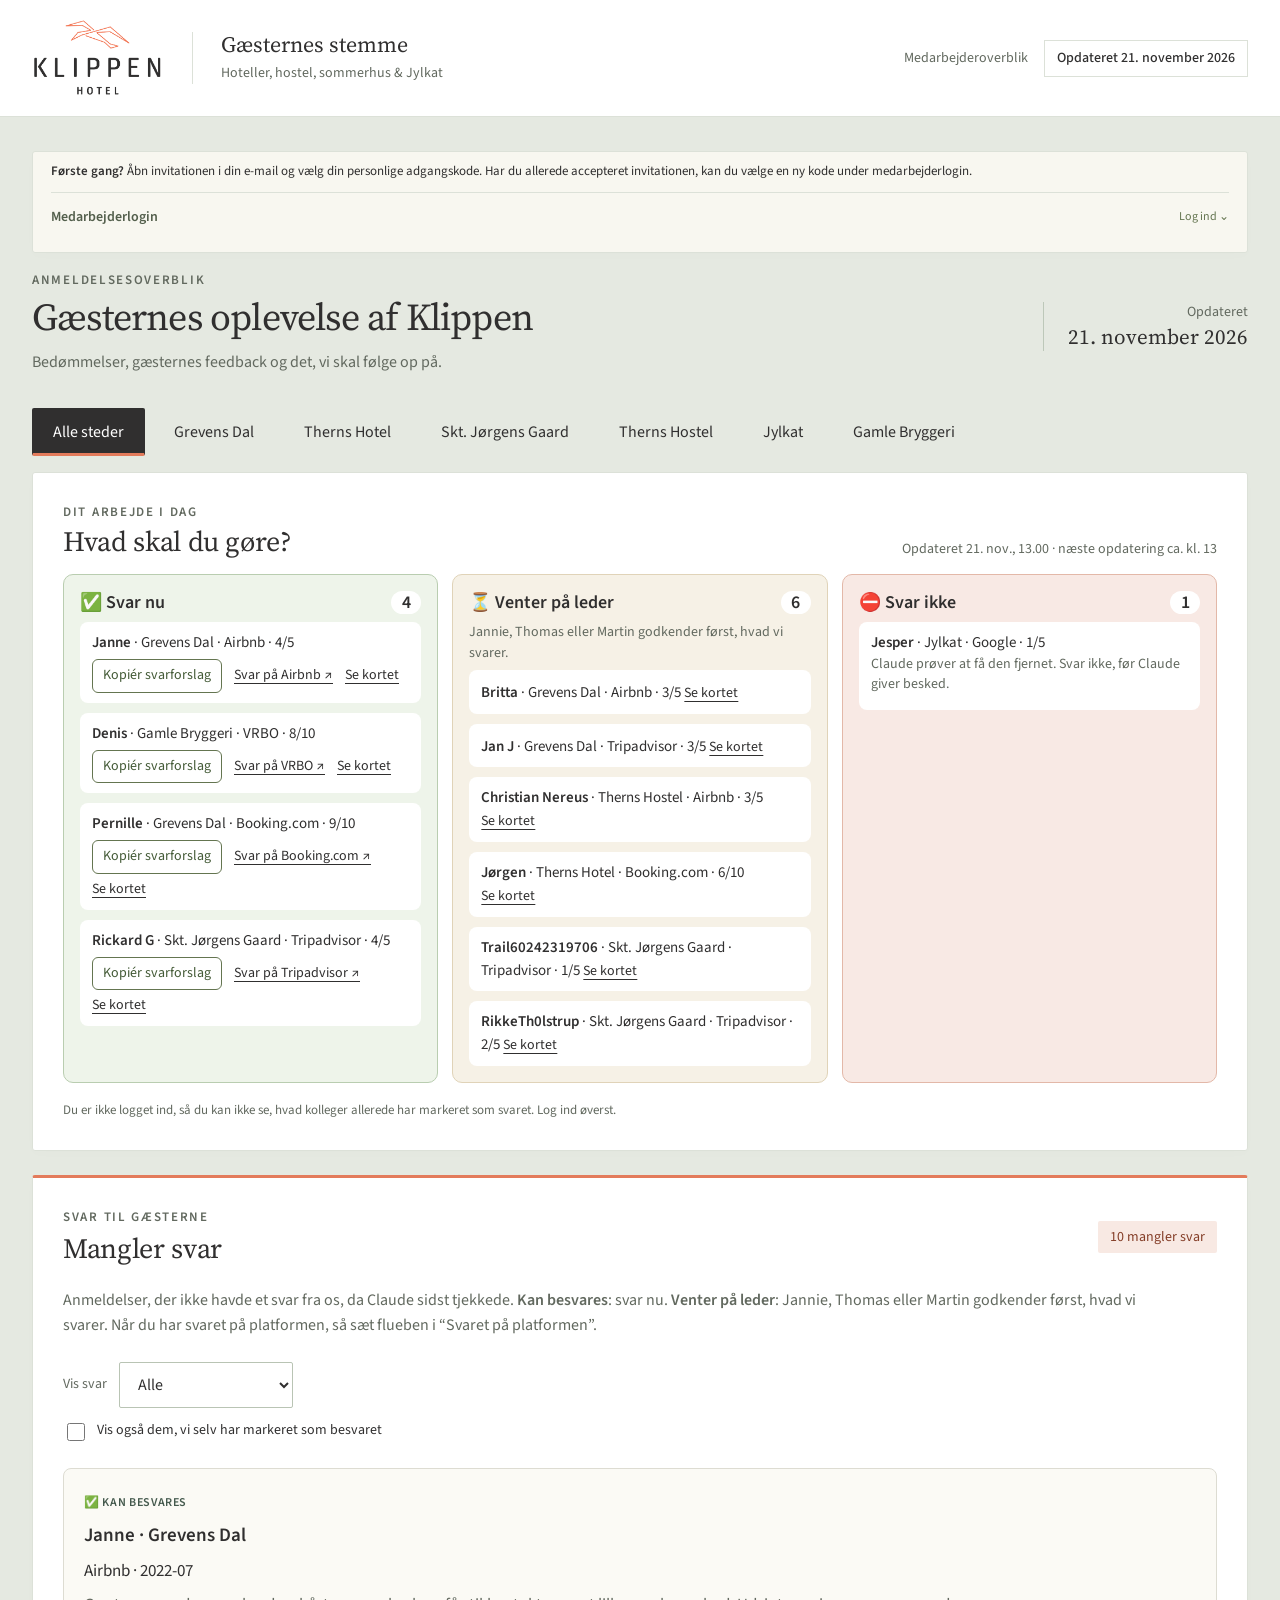
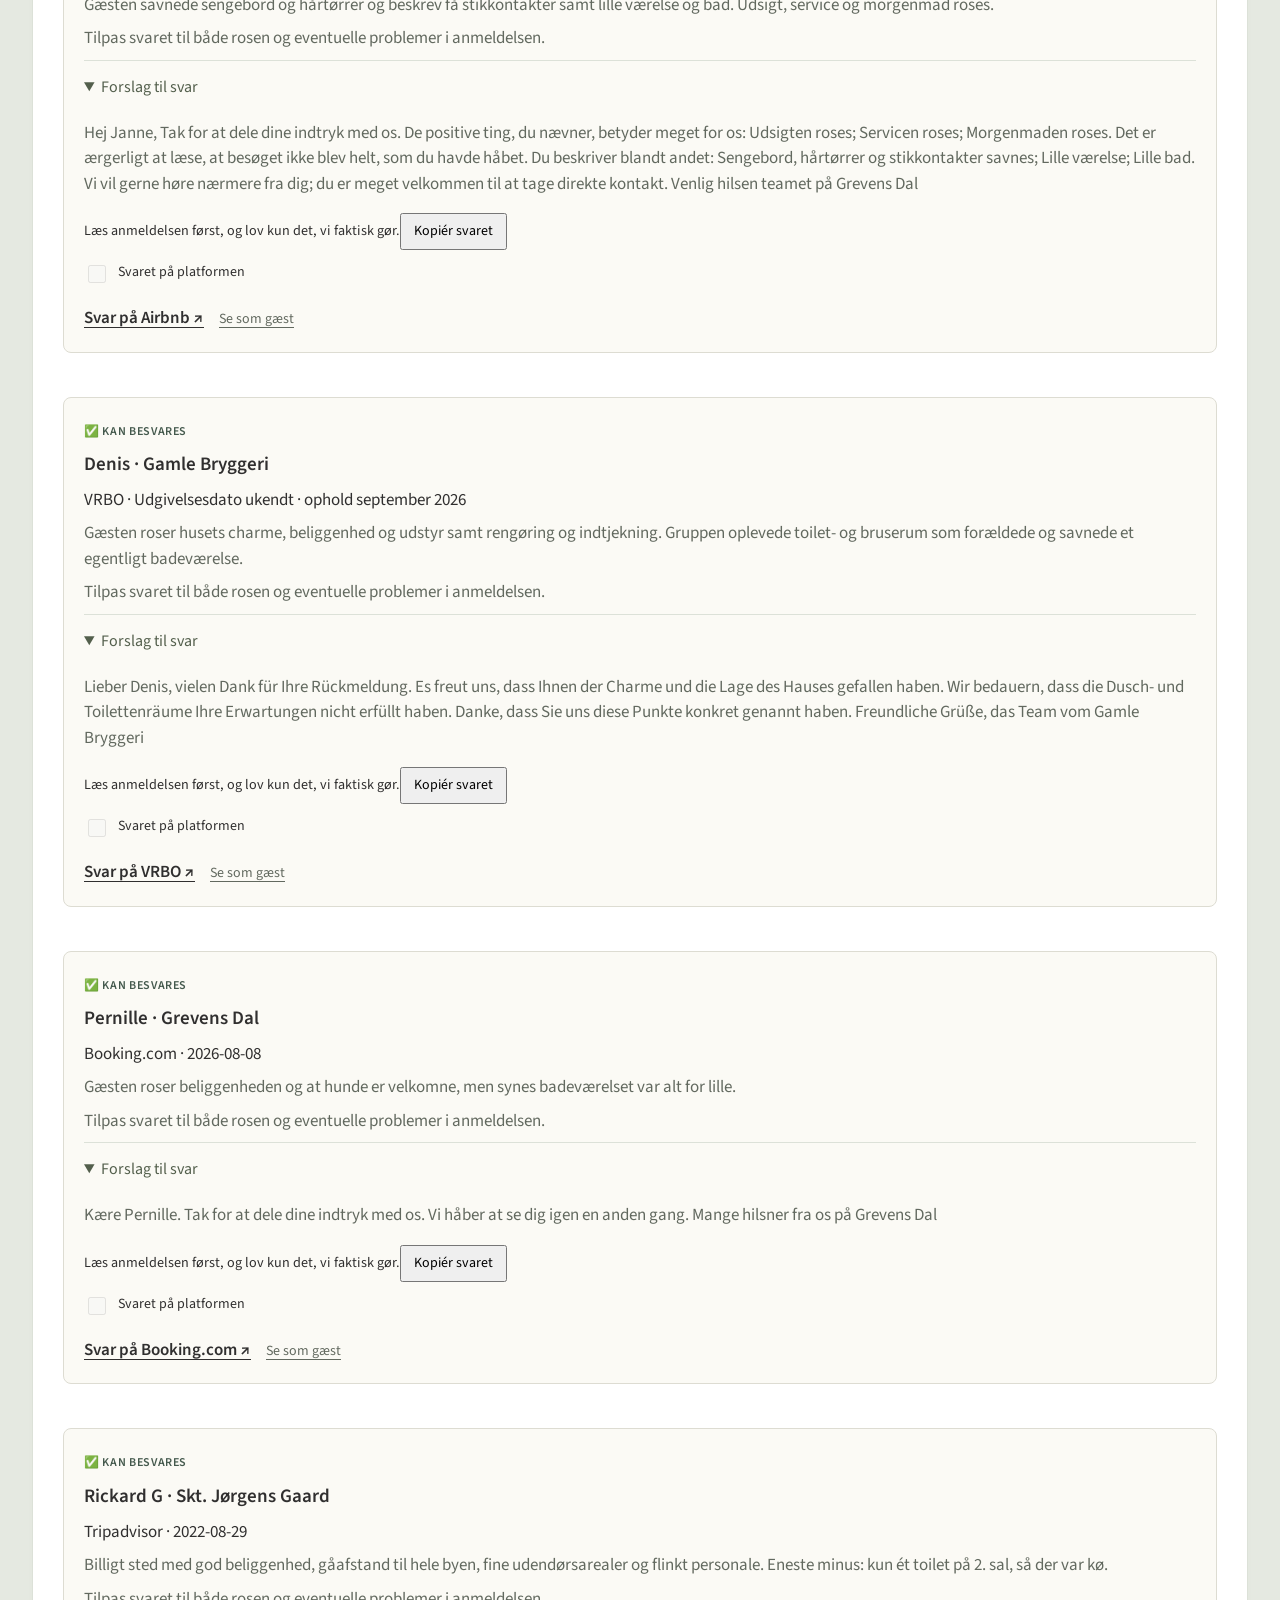
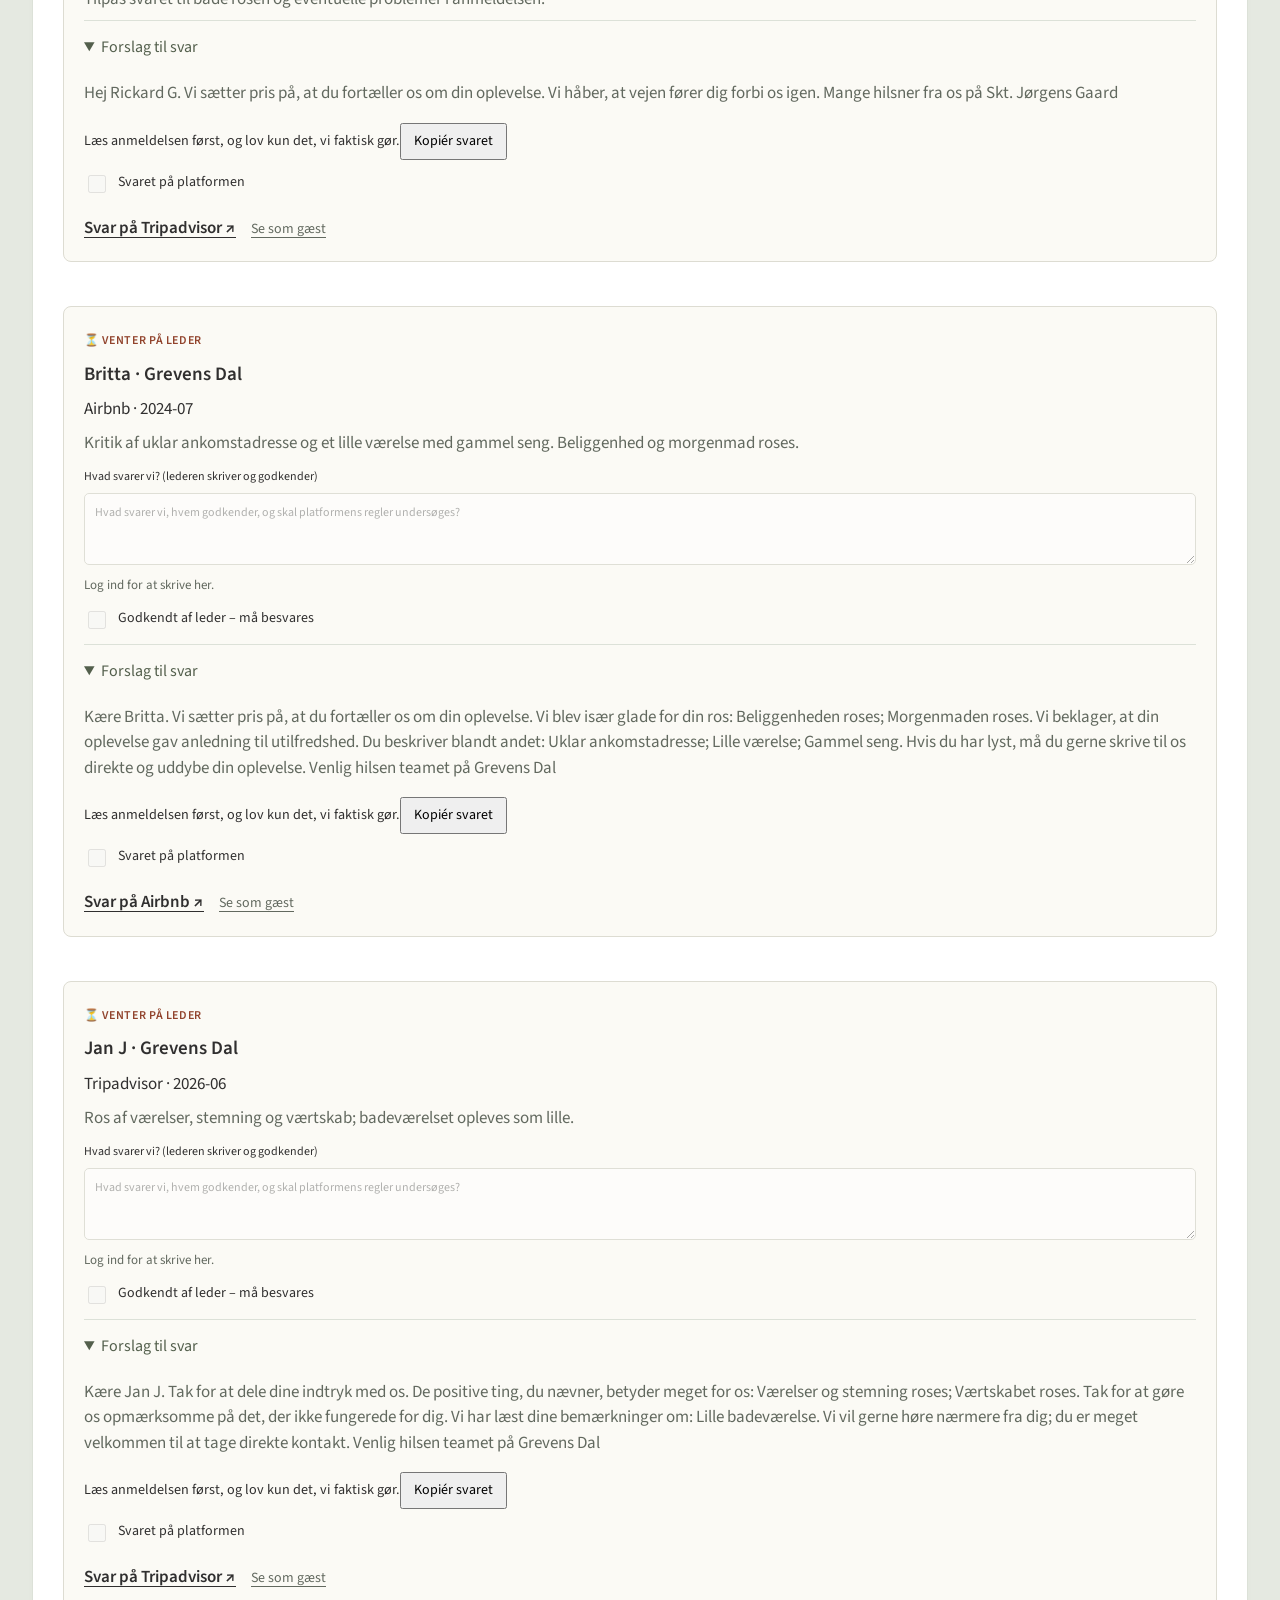
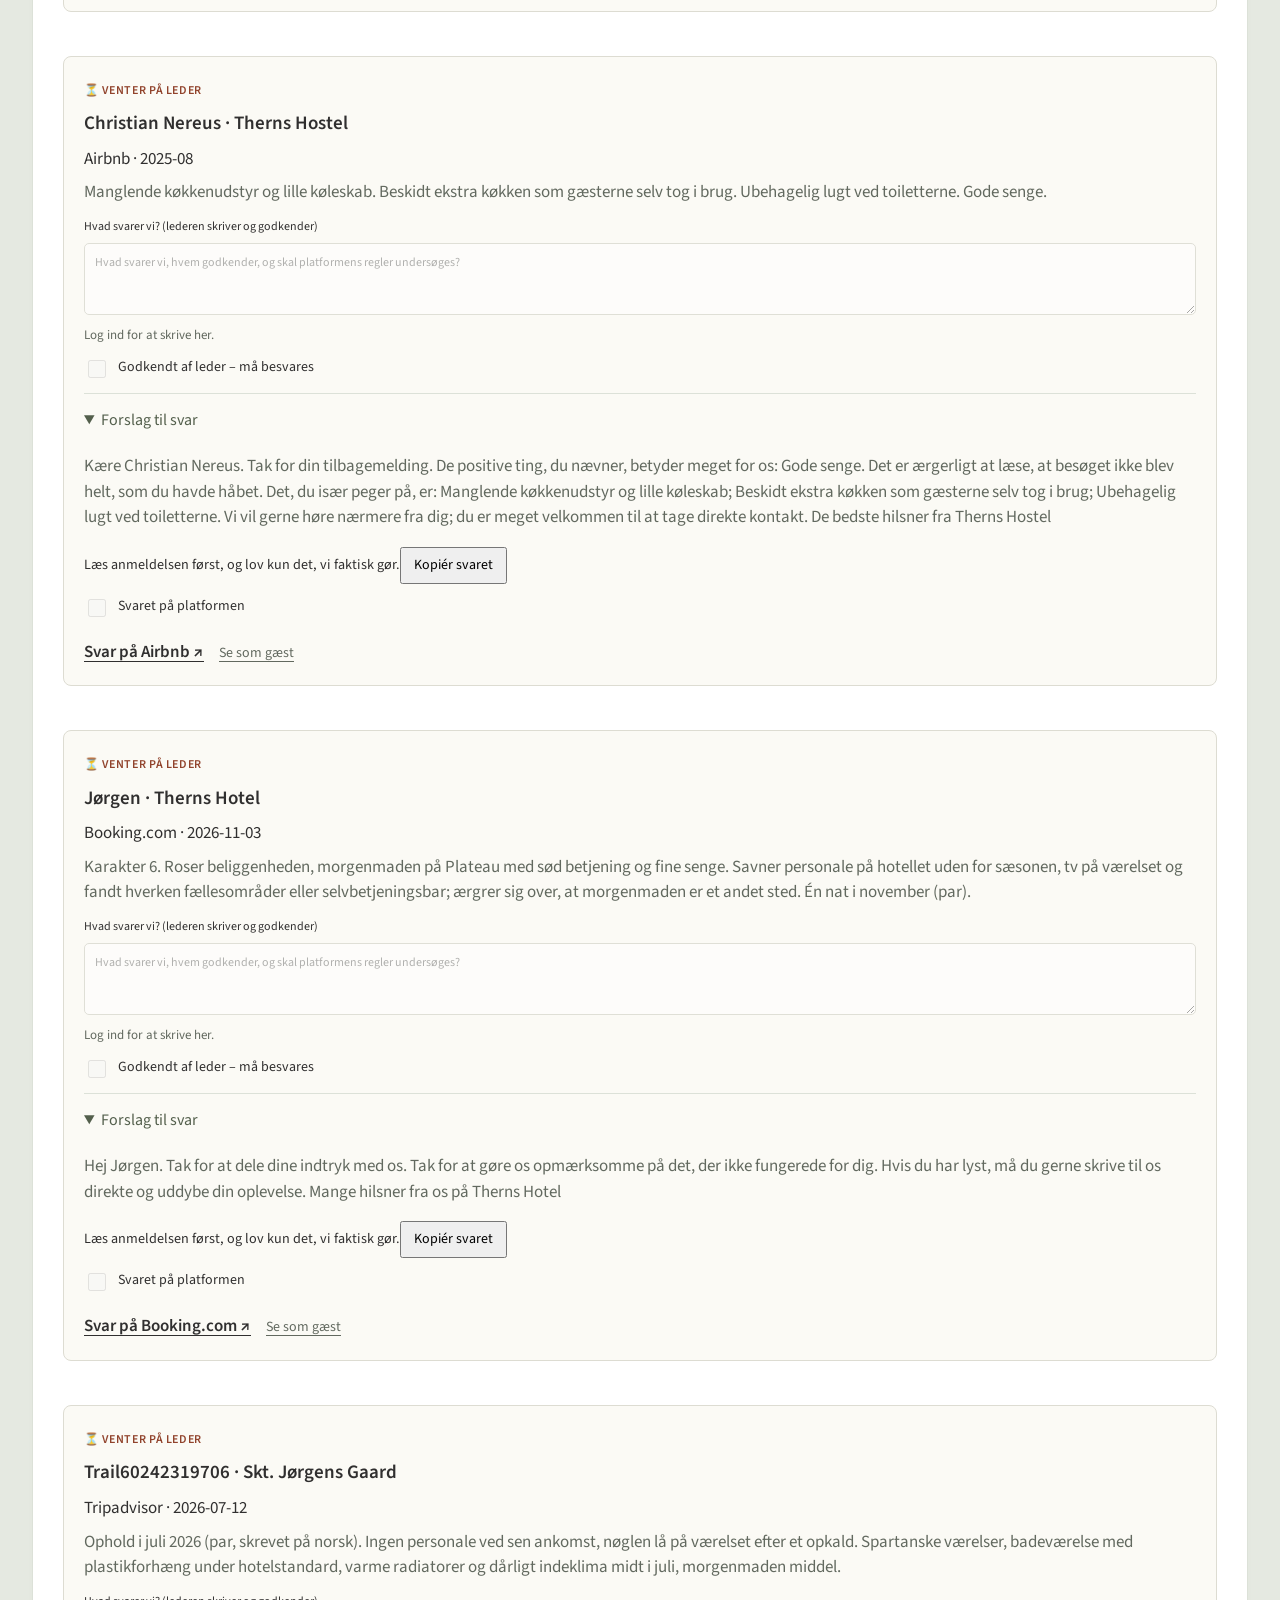
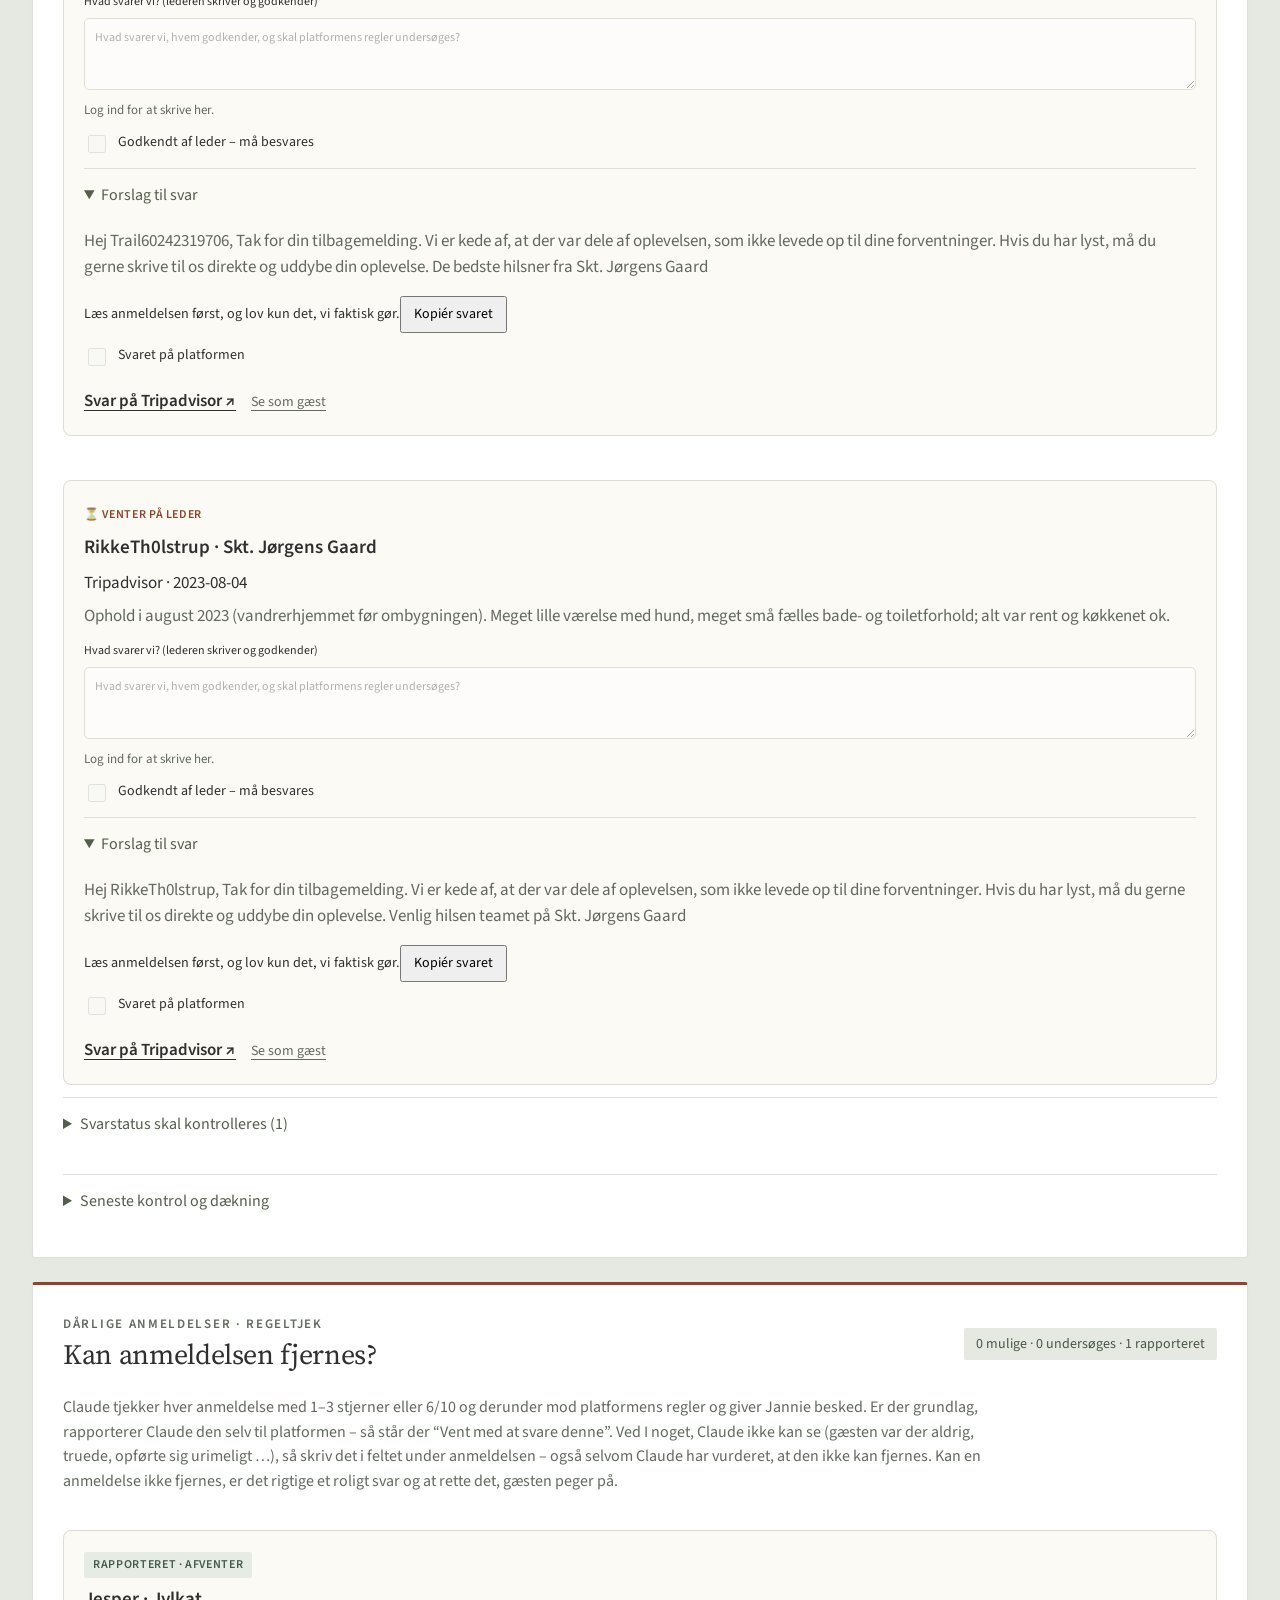
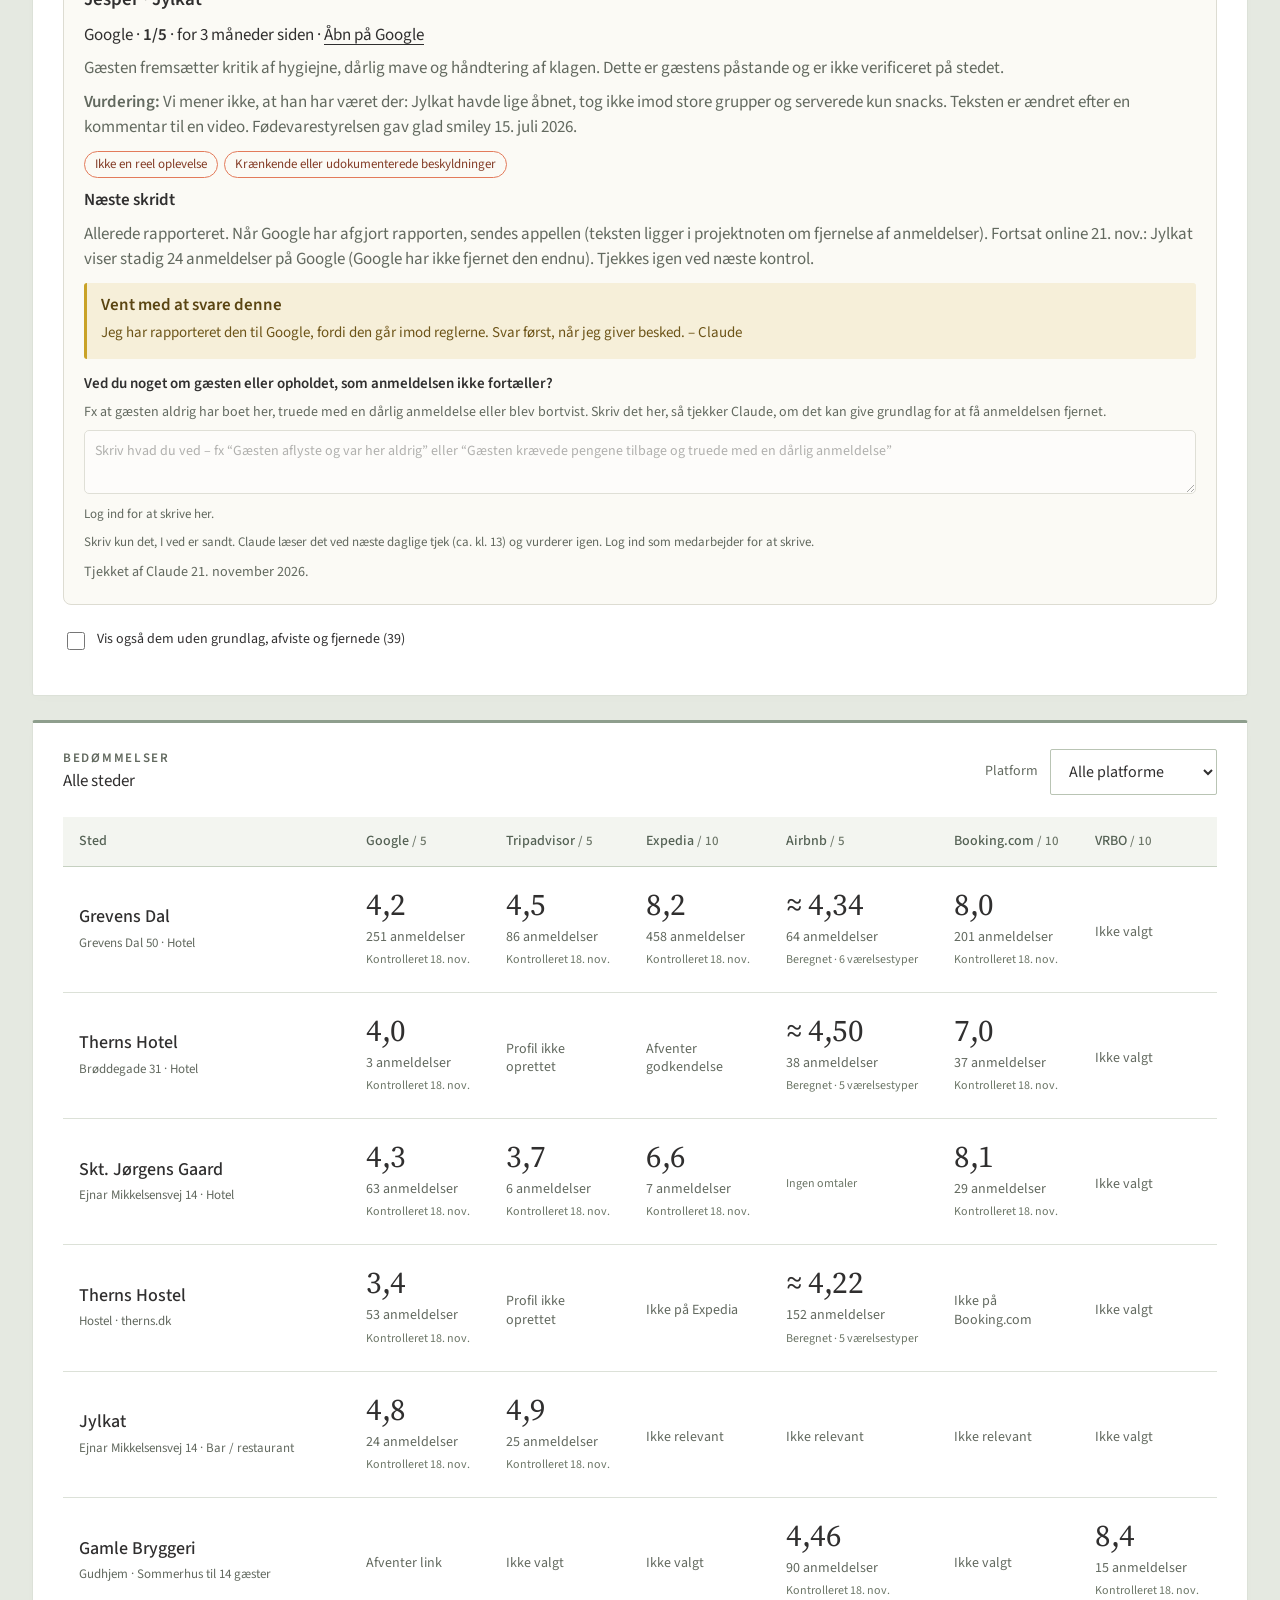
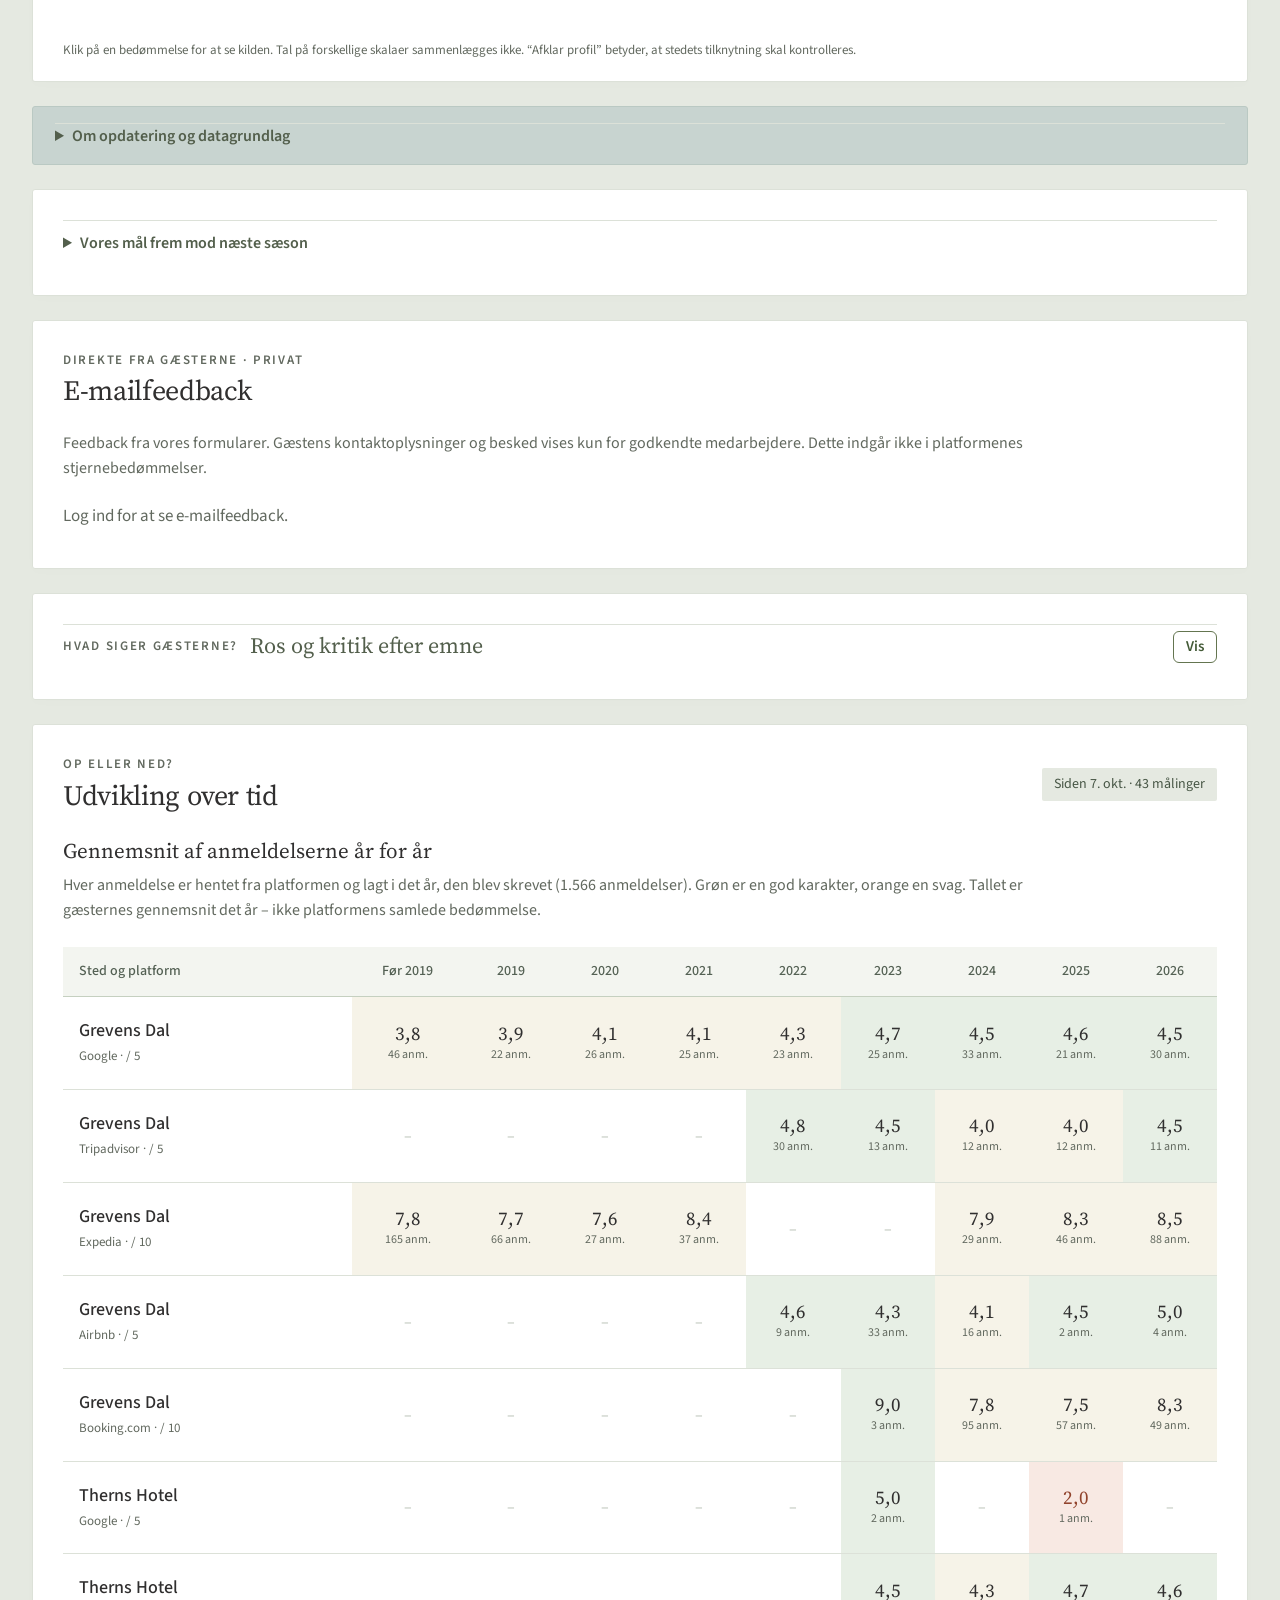
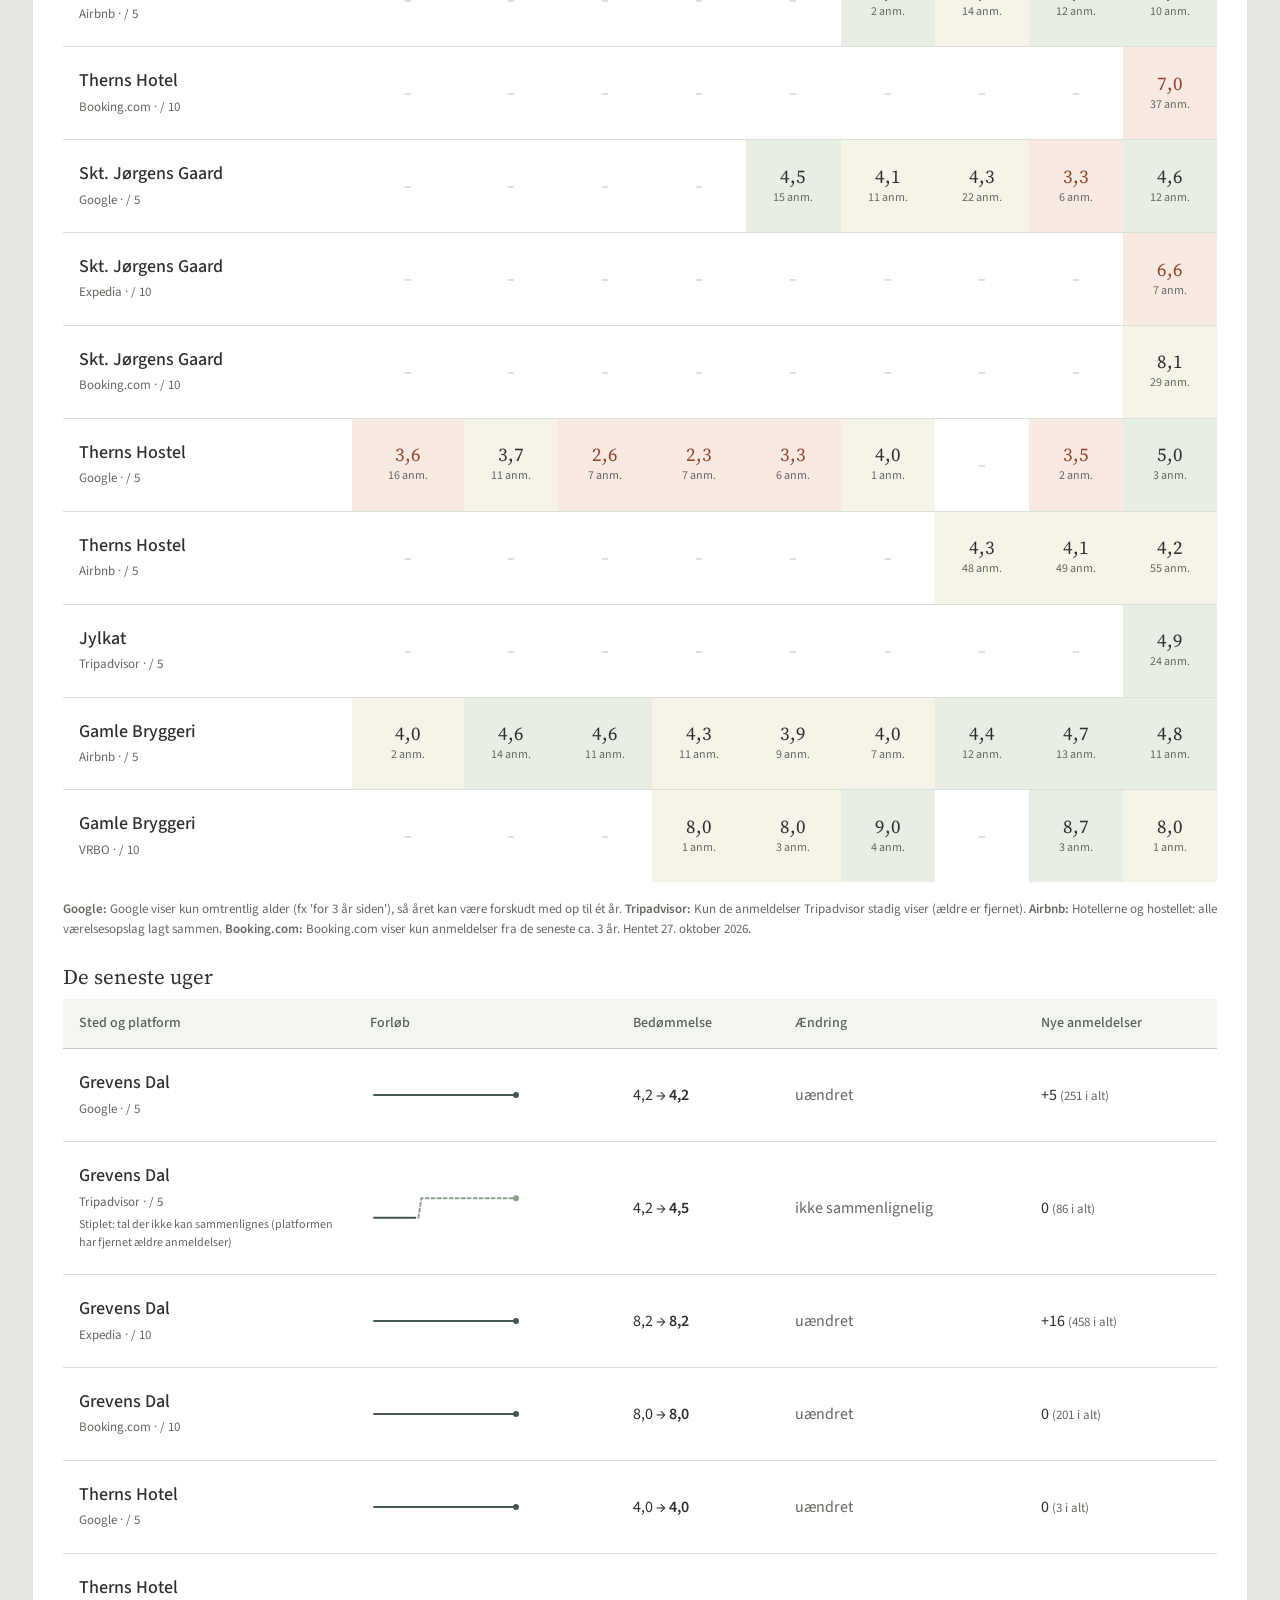
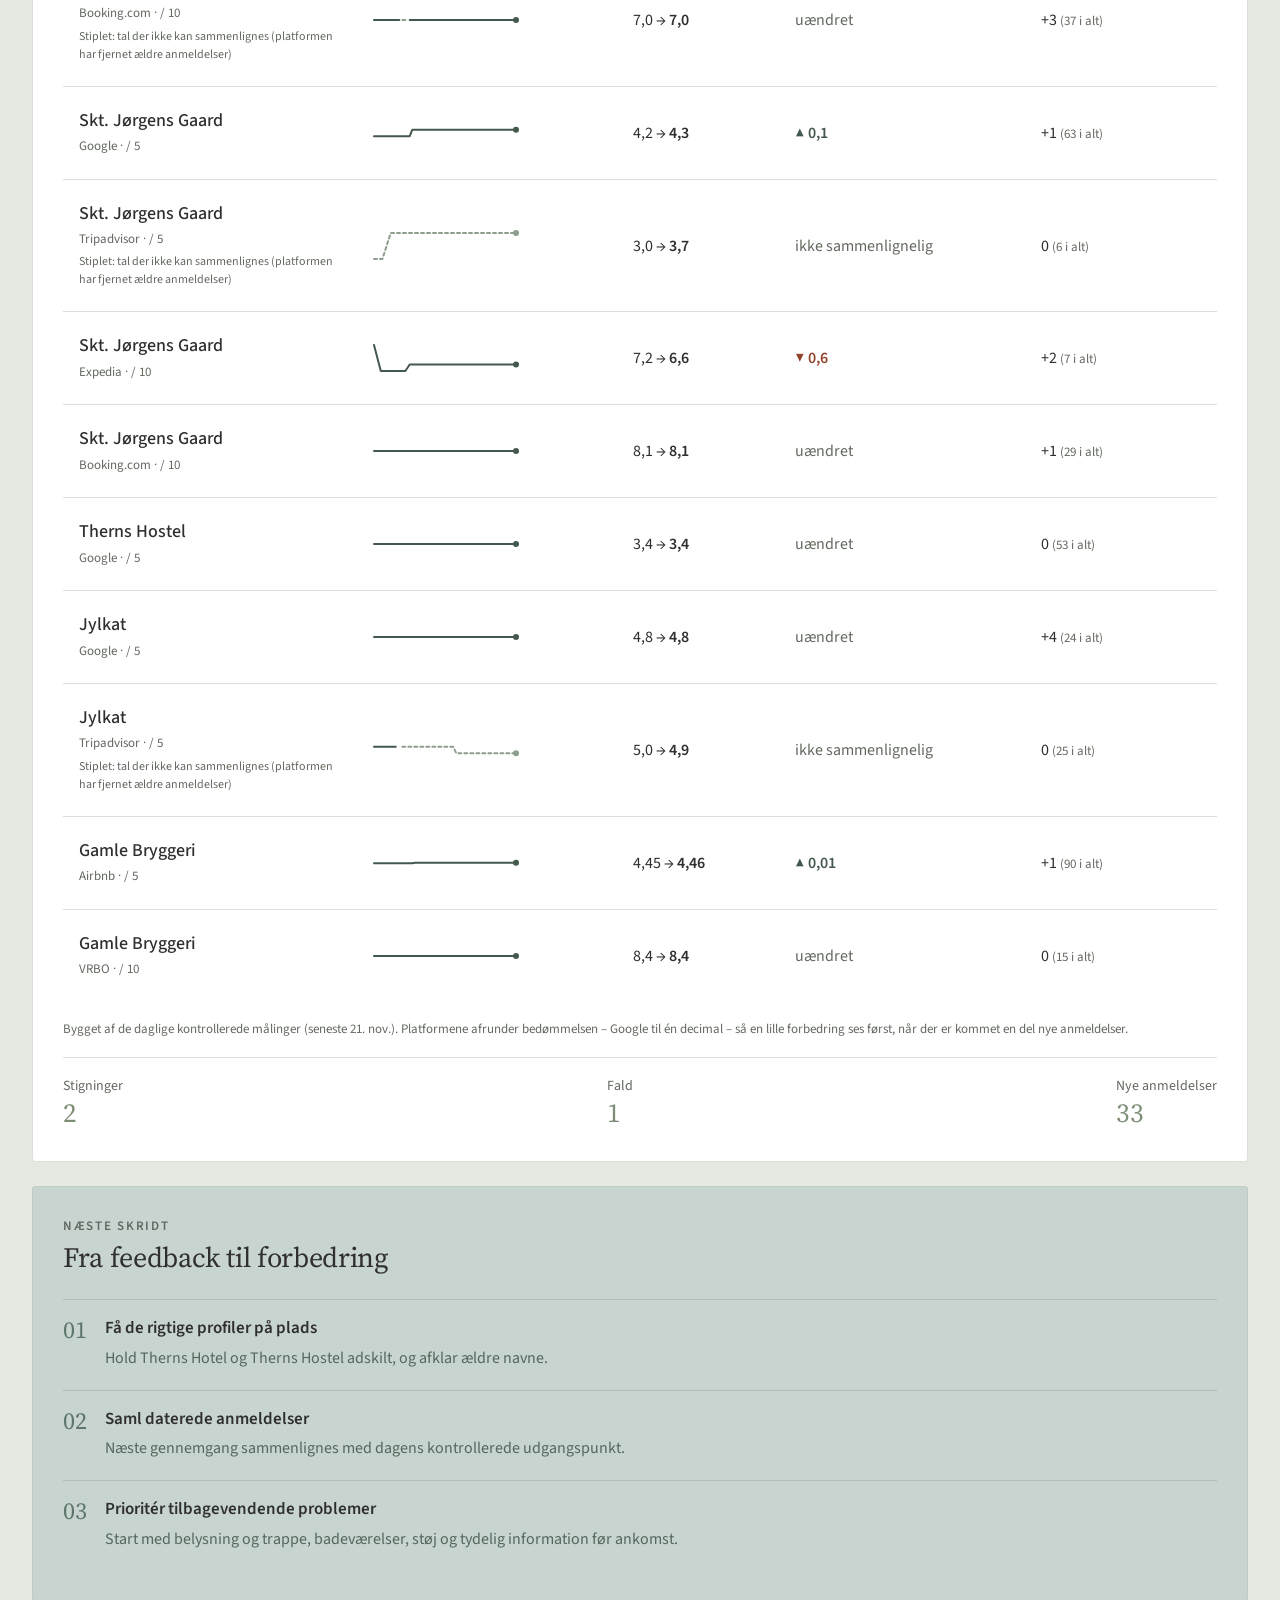
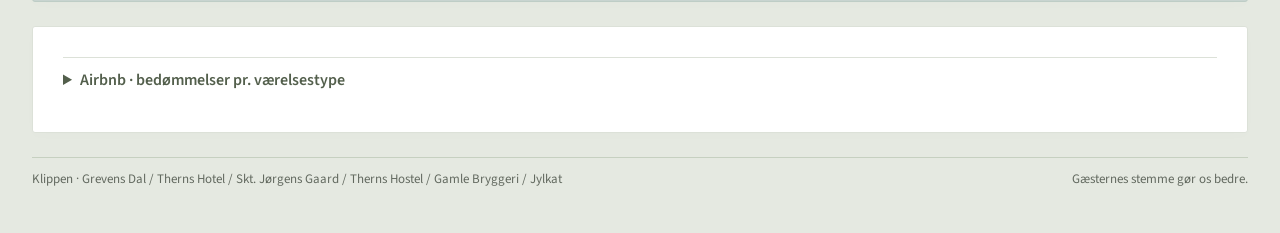
==== docs/index.html @ 02708b5b "Opdater delkontrol 21. november 2026 (alle platforme kontrolleret; ingen nye anmeldelser) Co-Authore" ====
<!doctype html>
<html lang="da"><head><meta charset="utf-8"><meta name="viewport" content="width=device-width,initial-scale=1"><title>Klippen · Gæsternes stemme</title><meta name="robots" content="noindex,nofollow,noarchive"><meta name="description" content="Fælles overblik over anmeldelser for Klippens tre hoteller, Therns Hostel, Gamle Bryggeri og Jylkat."><link rel="icon" type="image/png" href="assets/klippen-mark.png"><link rel="stylesheet" href="style.css?v=20261028"><script src="airbnb-map.js?v=20261014" defer></script><script src="app.js?v=20261014" defer></script><script src="night-report.js?v=20261028" defer></script><script src="removal-check.js?v=20261025c" defer></script><script src="history.js?v=20261027" defer></script><script src="trend.js?v=20261027c" defer></script><script src="staff.js?v=20261028" defer></script></head>
<body><header><a class="brand" href="./" aria-label="Klippen · Gæsternes stemme"><img src="assets/klippen-logo.png" alt="Klippen Hotel" width="132" height="80"><span class="brand-copy">Gæsternes stemme<small>Hoteller, hostel, sommerhus &amp; Jylkat</small></span></a><span class="edition">Medarbejderoverblik <strong>Delkontrol 21. november</strong></span></header><main>
<section class="panel" id="teamLogin" aria-label="Medarbejderlogin"></section>
<section class="celebration" hidden id="celebration" aria-label="Gode nyheder"><span class="celebration-spark" aria-hidden="true">🎆 ✨ 🎉</span><div><div class="eyebrow">DET SKAL VI FEJRE · 8. OKTOBER 2026</div><h2>Mega godt gået, team!</h2><p><strong>Gamle Bryggeri er blevet Superhost på Airbnb!</strong> Jannie fortæller, at I har opfyldt kravene i perioden og løftet ratingen til 4,8. Tak for jeres arbejde med at give gæsterne en fantastisk oplevelse.</p><small>Nyhed oplyst af Jannie 8. oktober. Periodens rating er ikke bekræftet som opslagets samlede bedømmelse.</small></div></section>
<div class="heading"><div><div class="eyebrow">ANMELDELSESOVERBLIK</div><h1>Gæsternes oplevelse af Klippen</h1><p>Bedømmelser, gæsternes feedback og det, vi skal følge op på.</p></div><span class="stamp">Seneste delkontrol<br><strong>21. november 2026</strong></span></div>


<nav class="places" aria-label="Vælg sted" id="places"></nav>
<section class="panel today-overview" id="todayOverview" aria-label="Dit arbejde i dag"></section>
<section class="panel" id="nightReport" aria-label="Seneste gennemgang"></section>
<section class="panel" id="removalCheck" aria-label="Kan anmeldelsen fjernes?"></section>
<section class="panel score-panel"><div class="section-heading"><div><div class="eyebrow">BEDØMMELSER</div><h 2 id="placeTitle">Alle steder</h2></div><label class="select-label">Platform<select id="platform"><option value="all">Alle platforme</option><option>Google</option><option>Tripadvisor</option><option>Expedia</option><option>Airbnb</option><option>Booking.com</option><option>VRBO</option></select></label></div><div class="table-wrap"><table><thead><tr><th>Sted</th><th>Google <small>/ 5</small></th><th>Tripadvisor <small>/ 5</small></th><th>Expedia <small>/ 10</small></th><th>Airbnb <small>/ 5</small></th><th>Booking.com <small>/ 10</small></th><th>VRBO <small>/ 10</small></th></tr></thead><tbody id="scores"></tbody></table></div><p class="footnote">Klik på en bedømmelse for at se kilden. Tal på forskellige skalaer sammenlægges ikke. “Afklar profil” betyder, at stedets tilknytning skal kontrolleres.</p></section>
<details class="notice"><summary>Om opdatering og datagrundlag</summary><span class="notice-icon">i</span><div><strong>Første kontrollerede udgangspunkt</strong><p>Udgangspunktet er fra 7. oktober. Seneste delkontrol: 21. november. Alle platforme er kontrolleret: ingen nye anmeldelser, og tallene er uændrede. Booking.com er kontrolleret på de offentlige sider (ekstranettet er logget ud), Expedia også i Partner Central; Jørgen (Therns, 6 af 10) venter fortsat på personalets svar. Jesper-anmeldelsen på Jylkats Google-profil er fortsat online (rapporten afventer Google). Skt. Jørgens Gaard på Google: den gamle, lukkede profil viser 63 anmeldelser – sagen hos Google er åben. Manglende profiler, sprog og historik er fortsat ikke dækket.</p></div></details>
<details class="panel" id="reviewGoals"><summary>Vores mål frem mod næste sæson</summary><div class="section-heading"><div><div class="eyebrow">VORES MÅL</div><h2>En bedre gæsteoplevelse frem mod næste sæson</h2></div><span class="tag">Senest 1. oktober 2027</span></div><p class="section-intro">Lavsæsonen bruges til forbedringer. Vi vurderer resultatet efter sommeren 2027. Udgangspunktet er de kontrollerede bedømmelser fra 7. oktober 2026.</p><div class="table-wrap" id="goalsTable"><table><thead><tr><th>Sted</th><th>Platform</th><th>Senest målt</th><th>Mål</th><th>Afstand til målet</th></tr></thead><tbody id="goalRows"></tbody></table></div><p class="empty-text" id="goalsEmpty" hidden>Der er endnu ikke aftalt et bedømmelsesmål for dette valg.</p><div class="suggestion"><strong>Det gør vi undervejs</strong><p>Inden 21. oktober: gennemgå svarrestancen og fordel ansvaret. Svar på ny kritik inden 48 timer. Therns' badeværelser er under forbedring; arbejdet, billeder og beskrivelser skal være på plads før højsæsonen 2027.</p><p>Følg de næste 10–20 anmeldelser særskilt for hvert sted og hver platform. Se især efter, om kritikken af badeværelser aftager. Jylkat skal fastholde mindst 4,8 på Google, mens antallet af anmeldelser vokser.</p></div></details>
<details class="panel fold" id="topicsFold"><summary><span class="eyebrow">HVAD SIGER GÆSTERNE?</span><strong>Ros og kritik efter emne</strong><span class="fold-hint">Vis</span></summary><section id="reviewTopics" aria-label="Ros og kritik efter emne"></section></details>
<div class="trend-stack"><section class="panel history" id="trendPanel" aria-label="Udvikling over tid"></section><aside class="panel next"><div class="eyebrow">NÆSTE SKRIDT</div><h2>Fra feedback til forbedring</h2><ol><li><span>01</span><div><strong>Få de rigtige profiler på plads</strong><p>Hold Therns Hotel og Therns Hostel adskilt, og afklar ældre navne.</p></div></li><li><span>02</span><div><strong>Saml daterede anmeldelser</strong><p>Næste gennemgang sammenlignes med dagens kontrollerede udgangspunkt.</p></div></li><li><span>03</span><div><strong>Prioritér tilbagevendende problemer</strong><p>Start med belysning og trappe, badeværelser, støj og tydelig information før ankomst.</p></div></li></ol></aside></div>
<details class="panel" id="airbnbMap"><summary>Airbnb · bedømmelser pr. værelsestype</summary><div class="eyebrow">AIRBNB · KORTLAGT 7. OKTOBER 2026</div><h2>Værelsesopslag på hotellerne og Therns Hostel</h2><p class="section-intro">20 hotelopslag og 5 hostelopslag på to særskilte værtsprofiler. Hostellets opslag er kortlagt 8. oktober. Tabellen øverst viser et beregnet gennemsnit for hvert hotel: hver værelsestypes bedømmelse vægtes efter antal anmeldelser. Opslag uden omtaler tæller ikke med. Gennemsnittet er omtrentligt, fordi Airbnb afrunder opslagstallene, og er ikke en officiel samlet hotelbedømmelse. Herunder kan du se tallene for hver værelsestype. De registrerede tal er kontrolleret på hvert opslag; ingen udvikling kan beregnes endnu. 12. oktober er 97 af 102 hotelomtaler og deres synlige ejersvar genkontrolleret; fem ældre omtaler på Grevens Dals havkig-opslag er uden for det indlæste udsnit. Therns Hostel: 95 af 151 omtaler på alle fem værelsestyper er genkontrolleret; 89 har synligt ejersvar.</p><div class="table-wrap"><table><thead><tr><th>Hotel</th><th>Værelseskategori</th><th>Bedømmelse</th><th>Omtaler</th></tr></thead><tbody id="airbnbRows"></tbody></table></div></details>
<footer>Klippen · Grevens Dal / Therns Hotel / Skt. Jørgens Gaard / Therns Hostel / Gamle Bryggeri / Jylkat<span>Gæsternes stemme gør os bedre.</span></footer>
</main></body></html>
---- docs/style.css ----
@font-face{font-family:'Source Sans 3';font-style:normal;font-weight:400;font-display:swap;src:url(assets/sans-400.ttf) format("truetype")}
@font-face{font-family:'Source Sans 3';font-style:normal;font-weight:500;font-display:swap;src:url(assets/sans-500.ttf) format("truetype")}
@font-face{font-family:'Source Sans 3';font-style:normal;font-weight:600;font-display:swap;src:url(assets/sans-600.ttf) format("truetype")}
@font-face{font-family:'Source Serif Pro';font-style:normal;font-weight:400;font-display:swap;src:url(assets/serif-400.ttf) format("truetype")}
*{box-sizing:border-box} :root{--ink:#302f2f;--muted:#62695f;--line:#dce1d8;--paper:#e5e9e1;--sea:#c8d4d0;--sage:#8e9e8d;--coral:#e37b5b;--green:#44594d;--amber:#91432c;--white:#fff;--sans:'Source Sans 3',sans-serif;--serif:'Source Serif Pro',Georgia,serif}html{scroll-behavior:smooth}body{margin:0;background:var(--paper);color:var(--ink);font:400 17px/1.5 var(--sans);-webkit-font-smoothing:antialiased}a{color:var(--ink);text-underline-offset:4px}a:hover{color:var(--amber)}header{min-height:112px;border-bottom:1px solid var(--line);display:flex;align-items:center;justify-content:space-between;gap:24px;padding:18px max(32px,calc((100vw - 1360px)/2));background:var(--white)}.brand{display:flex;align-items:center;gap:28px;text-decoration:none;color:var(--ink)}.brand img{display:block;width:132px;height:80px;object-fit:contain}.brand-copy{font:400 22px/1.25 var(--serif);border-left:1px solid var(--line);padding-left:28px}.brand-copy small{display:block;font:400 14px/1.4 var(--sans);color:var(--muted);margin-top:4px}.edition{font-size:14px;display:flex;gap:16px;align-items:center;color:var(--muted)}.edition strong{font-weight:500;color:var(--ink);border:1px solid var(--line);padding:7px 12px}.dot{display:none}main{max-width:1424px;margin:auto;padding:34px 32px 24px}.heading{display:flex;justify-content:space-between;gap:24px;align-items:center;margin-bottom:26px}.eyebrow{font-size:13px;font-weight:600;letter-spacing:1.7px;color:var(--muted)}h1{font:400 38px/1.15 var(--serif);letter-spacing:-.8px;margin:8px 0}p{margin:8px 0;color:var(--muted)}.heading p{font-size:16px}.stamp{font-size:14px;text-align:right;color:var(--muted);border-left:1px solid #bdc8b9;padding-left:24px}.stamp strong{display:block;margin-top:2px;font:400 21px var(--serif);color:var(--ink)}.places{display:flex;gap:8px;flex-wrap:wrap;margin-bottom:16px}button{font:inherit;cursor:pointer}.places button{padding:11px 20px;border:1px solid transparent;border-radius:2px;background:transparent;font-size:16px;color:var(--ink);transition:background .15s}.places button:hover{background:#d9e0d6}.places button[aria-pressed=true]{background:var(--ink);color:var(--white);border-bottom:3px solid var(--coral);padding-bottom:9px}button:hover{filter:brightness(.98)}:focus-visible{outline:3px solid #91432c;outline-offset:4px}.panel{background:var(--white);border:1px solid var(--line);border-radius:3px;padding:30px;margin-bottom:24px;box-shadow:0 3px 12px #302f2f03}.section-heading{display:flex;justify-content:space-between;gap:20px;align-items:center;margin-bottom:22px}h2{font:400 28px/1.2 var(--serif);letter-spacing:-.35px;margin:5px 0 0}h3{font:600 19px/1.3 var(--sans);margin:10px 0}.select-label{font-size:14px;color:var(--muted);display:flex;gap:12px;align-items:center}select{padding:10px 36px 10px 14px;border:1px solid #b9c4b4;border-radius:2px;background:var(--white);color:var(--ink);font:400 16px var(--sans);min-width:166px}.score-panel{border-top:3px solid var(--sage);padding:26px 30px 20px}.table-wrap{overflow:auto}table{border-collapse:collapse;width:100%;text-align:left;min-width:820px}th{font-size:14px;color:#546154;font-weight:500;padding:14px 18px;border-bottom:1px solid #c5d0c0;background:#f3f5f0;white-space:nowrap}th:first-child{padding-left:16px}th small{font-size:13px;color:#6d7769}td{padding:22px 18px;border-bottom:1px solid var(--line);font-size:16px;vertical-align:middle}td:first-child{padding-left:16px;width:25%}tr:last-child td{border-bottom:0}tbody tr:hover{background:#fafbf8}.property{font-size:18px;font-weight:500;display:block;line-height:1.3}.address{font-size:13px;color:var(--muted);display:block;margin-top:5px}.score-link{text-decoration:none;color:var(--ink);display:inline-block}.score-link:hover .score{text-decoration:underline;text-decoration-color:var(--coral);text-underline-offset:6px}.score{font:400 31px/1.1 var(--serif);letter-spacing:-.5px}.count{font-size:14px;color:var(--muted);display:block;margin-top:5px;line-height:1.3}.pending{font-size:12px;color:#6c7667;display:block;margin-top:5px}.missing{color:#7c8978;font-size:23px}.footnote{font-size:13px;margin:18px 0 0;line-height:1.5}.notice{display:flex;align-items:flex-start;gap:14px;background:var(--sea);border:1px solid #bac9c3;padding:16px 22px;border-radius:3px;font-size:15px;margin-bottom:24px}.notice p{margin:3px 0;color:#485c52;font-size:15px}.notice strong{font-weight:600;color:#384d43}.notice-icon{border:1px solid #6e8277;width:23px;height:23px;line-height:21px;text-align:center;border-radius:50%;flex-shrink:0;color:#384d43}.two-col{display:grid;grid-template-columns:1.5fr 1fr;gap:24px}.tag{font-size:14px;white-space:nowrap;background:var(--paper);color:#475645;border-radius:2px;padding:7px 12px;line-height:1.3}#nightReport{border-top:3px solid var(--coral)}#nightReport>.section-heading .tag{background:#f8e9e3;color:#843d27}#nightReport .section-intro{max-width:1080px}.empty-chart{height:200px;position:relative;display:grid;place-items:center;isolation:isolate}.grid-lines{position:absolute;inset:18px 0;background:repeating-linear-gradient(to bottom,transparent 0,transparent 45px,#e5ebe1 45px,#e5ebe1 46px);z-index:-1}.empty-message{text-align:center;max-width:405px;background:white;padding:16px}.empty-message p{font-size:16px}.chart-icon{font-size:28px;color:var(--sage)}.history-footer{border-top:1px solid var(--line);padding-top:18px;display:flex;justify-content:space-between;gap:12px;font-size:14px;color:var(--muted)}.history-footer strong{display:block;font:400 27px var(--serif);color:#7d8e77}.next{background:var(--sea);border-color:#becdc6}ol{padding:0;list-style:none;margin:24px 0 0}ol li{display:flex;gap:18px;padding:16px 0;border-top:1px solid #aebeb5}ol li>span{color:#5d7669;font:400 24px var(--serif)}ol strong{font-size:17px;font-weight:600}ol p{font-size:16px;margin:4px 0;color:#53675c}.section-intro{font-size:16px;max-width:960px;margin-bottom:24px;line-height:1.55}.feedback{display:grid;grid-template-columns:repeat(3,1fr);gap:18px}.feedback article{border:1px solid #dce2d6;border-radius:2px;padding:23px;display:flex;flex-direction:column;align-items:flex-start;background:white}.feedback article:has(.type.improve){border-top:2px solid var(--coral)}.type{font-size:12px;font-weight:600;letter-spacing:.65px;color:var(--green)}.type.improve{color:var(--amber)}.feedback p{font-size:16px;line-height:1.55;color:#565d52;margin:10px 0}.feedback .suggestion{padding:13px 15px;background:#f1f4ee;border-left:2px solid var(--sage);font-size:15px;line-height:1.5;margin:12px 0 15px;width:100%}.feedback a{font-size:14px;color:var(--ink);margin-top:auto;text-decoration-color:var(--coral)}.feedback .meta{font-size:13px;line-height:1.5;margin-bottom:7px;color:#65715e}.source-row{display:grid;grid-template-columns:125px minmax(0,1fr) 180px;gap:22px;padding:18px 0;border-top:1px solid var(--line);font-size:16px;line-height:1.5}.source-row>strong{font-weight:600}.source-row>span:last-child{font-size:14px;color:#52674f}.source-row div span{color:var(--muted);font-size:14px}.source-row a{color:#42533d;text-decoration-color:#b2c3a7}summary{font-size:16px;color:#535f4c;cursor:pointer;padding:14px 0;border-top:1px solid var(--line)}footer{display:flex;justify-content:space-between;gap:24px;font-size:13px;color:var(--muted);padding:12px 0 20px;border-top:1px solid #c6d0c0}.empty-text{padding:24px;background:var(--paper);text-align:center;font-size:16px}#airbnbMap table{min-width:680px}#airbnbMap td:first-child{width:22%}#airbnbMap td{padding-top:16px;padding-bottom:16px}#airbnbMap td:nth-child(3){font-family:var(--serif);font-size:21px}#airbnbMap th{font-weight:500}#airbnbMap a{text-decoration-color:#b5c3ac}
@media(max-width:1100px){.feedback{grid-template-columns:repeat(2,1fr)}.two-col{grid-template-columns:1fr}.edition{gap:8px;font-size:13px}.source-row{grid-template-columns:110px minmax(0,1fr) 160px}.brand-copy{font-size:20px}}@media(max-width:720px){header{min-height:94px;padding:14px 20px;gap:12px}.brand{gap:18px}.brand img{width:102px;height:62px}.brand-copy{font-size:18px;padding-left:18px}.brand-copy small{font-size:12px}.edition{display:none}main{padding:24px 16px 16px}.heading{align-items:flex-start;margin-bottom:20px}h1{font-size:31px}.heading p{font-size:15px;max-width:32ch}.stamp{display:none}.eyebrow{font-size:12px}.panel{padding:22px 18px}.score-panel{padding:22px 12px 18px}.score-panel>.section-heading,.score-panel>.footnote{padding-left:6px;padding-right:6px}h2{font-size:25px}.section-heading{align-items:flex-start;flex-wrap:wrap;gap:15px}.places{gap:6px}.places button{padding:9px 13px;font-size:15px}.places button[aria-pressed=true]{padding-bottom:7px}.feedback{grid-template-columns:1fr;gap:14px}.feedback article{padding:22px}.source-row{grid-template-columns:1fr;gap:7px;padding:18px 0}.select-label{width:100%;justify-content:space-between}select{flex:1;max-width:220px}.notice{padding:16px;gap:10px}.notice p{font-size:15px}.tag{white-space:normal}.section-intro{font-size:16px}.history-footer{font-size:14px}.two-col{gap:0}footer{display:block;line-height:1.6}footer span{display:block;margin-top:8px}}@media(prefers-reduced-motion:reduce){html{scroll-behavior:auto}*{transition:none!important}}

.score-link .count,.score-link .pending{white-space:nowrap}

.topic-filters{display:flex;gap:20px;flex-wrap:wrap;margin:24px 0}.topic-filters label{display:grid;gap:8px;font-size:14px}.topic-filters select{max-width:100%;padding:10px;border:1px solid #ccc;background:#fff;border-radius:4px}.topic-grid{display:grid;grid-template-columns:repeat(auto-fit,minmax(170px,1fr));gap:10px;margin:24px 0 32px}.topic-grid button{text-align:left;padding:16px;background:transparent;border:1px solid #d6d5cd;border-radius:6px;cursor:pointer;color:inherit}.topic-grid button[aria-pressed="true"]{background:#e9eddf;border-color:#647550}.topic-grid strong,.topic-grid span{display:block}.topic-grid span{margin-top:8px;font-size:12px}.topic-bad{color:#9a482f}.topic-good{color:#4c6946}.topic-table td{vertical-align:top;white-space:normal;min-width:130px}.topic-table td:nth-child(3){min-width:220px}.topic-grid button:focus-visible{outline:3px solid #647550;outline-offset:2px}

.celebration{position:relative;display:flex;align-items:center;gap:24px;overflow:hidden;padding:28px 32px;margin:0 0 32px;border:1px solid #b9c599;border-radius:10px;background:linear-gradient(120deg,#e9eddf,#f7efcf);box-shadow:0 8px 28px #435a3610}.celebration h2{margin:8px 0 12px}.celebration p{max-width:850px}.celebration small{display:block;opacity:.75;font-size:12px;line-height:1.5}.celebration-spark{font-size:38px;min-width:110px;animation:celebrate-glow 2.4s ease-in-out 3}.celebration .eyebrow{color:#526b3c}@keyframes celebrate-glow{50%{transform:scale(1.12);filter:drop-shadow(0 0 10px #dec56d)}}@media(prefers-reduced-motion:reduce){.celebration-spark{animation:none}}@media(max-width:600px){.celebration{padding:22px;display:block}.celebration-spark{display:block;font-size:30px;margin-bottom:12px}}

.celebration[hidden]{display:none}

.praise-criticism{display:grid;grid-template-columns:1fr 1fr;gap:24px;align-items:start}.praise-column>h3{color:#526b3c}.criticism-column>h3{color:#9a482f}.aspect-card{padding:20px;background:#fbfaf5;border:1px solid #dddcd2;border-radius:8px;margin:16px 0}.aspect-card h4{font-size:18px;margin:10px 0}.aspect-detail{padding:14px 0;border-top:1px solid #dddcd2}.aspect-detail p{margin:7px 0 12px}.workflow-check{display:flex;align-items:flex-start;gap:9px;margin:12px 0;font-size:14px;line-height:1.5}.workflow-check input{width:18px;height:18px;accent-color:#647550;flex-shrink:0}.workflow-note{display:grid;gap:7px;font-size:12px;margin:12px 0}.workflow-note textarea{width:100%;min-height:72px;resize:vertical;padding:10px;border:1px solid #c9c9be;background:white;border-radius:5px;font:inherit;color:inherit}.workflow-storage{background:#f0eee3;padding:12px 16px;border-radius:6px;font-size:13px}.reply-grid{display:grid;grid-template-columns:repeat(auto-fit,minmax(280px,1fr));gap:20px}.reply-grid .aspect-card{margin:12px 0}.coverage-details{margin-top:24px}.party-gull{width:150px;min-width:150px;height:150px;overflow:visible}.party-bird{transform-origin:100px 160px;animation:party-hop 1s ease-in-out 4}.party-confetti{animation:party-shimmer .7s alternate 6}.party-controls{margin-top:14px;display:flex;gap:12px;align-items:center;flex-wrap:wrap}.party-controls button{border:1px solid #647550;background:#fff9;padding:8px 12px;border-radius:5px;color:#435a36;cursor:pointer}.party-controls label{font-size:13px}.party-controls small{width:100%}@keyframes party-hop{50%{transform:translateY(-9px) rotate(-6deg)}}@keyframes party-shimmer{to{opacity:.5;transform:translateY(-5px)}}@media(max-width:740px){.praise-criticism{grid-template-columns:1fr}.party-gull{width:115px;height:115px;min-width:115px}}@media(prefers-reduced-motion:reduce){.party-bird,.party-confetti{animation:none}}

#teamLoginForm{display:flex;align-items:end;flex-wrap:wrap;gap:16px}#teamLoginForm label{display:grid;gap:8px;font-size:14px}#teamLogin input{padding:10px;border:1px solid #c9c9be;border-radius:4px}#teamLogin button{padding:10px 15px;border:1px solid #647550;border-radius:4px;background:#e9eddf;color:#435a36;cursor:pointer}.workflow-check input:disabled,.workflow-note textarea:disabled{opacity:.55;cursor:not-allowed}

#teamLogin.panel{padding:10px 18px;margin:0 0 18px;background:#f8f7f0}.team-login-details>summary{display:flex;justify-content:space-between;align-items:center;gap:12px;cursor:pointer;font-size:14px;list-style:none}.team-login-details>summary::-webkit-details-marker{display:none}.team-login-details>summary>span{font-size:12px;color:#647550}.team-login-content{padding-top:12px}.team-login-content p{font-size:13px;margin:0 0 10px}.team-login-content small{display:block;margin-top:10px}.team-actions{display:flex;align-items:center;gap:10px;flex-wrap:wrap;font-size:13px}#teamLoginForm{gap:10px}#teamLoginForm label{font-size:12px;gap:4px}#teamLogin input{padding:7px}#teamLogin button{padding:7px 10px;font-size:12px}.party-flag{transform-origin:151px 69px;animation:flag-wave .65s ease-in-out infinite alternate}.party-bird{animation:party-hop 1.1s ease-in-out infinite}@keyframes flag-wave{to{transform:skewY(8deg) scaleX(.87)}}@media(prefers-reduced-motion:reduce){.party-bird,.party-flag{animation:none}}

.party-pind{display:block;width:220px;height:auto;min-width:180px;flex:0 0 220px;object-fit:contain;animation:pind-hop 1.8s ease-in-out infinite;transform-origin:50% 85%}@keyframes pind-hop{0%,100%{transform:translateY(0) rotate(-1deg)}45%{transform:translateY(-10px) rotate(2deg)}60%{transform:translateY(-7px) rotate(1deg)}}@media(max-width:740px){.party-pind{width:165px;min-width:165px;flex-basis:165px}}@media(max-width:600px){.party-pind{margin:0 auto 20px}}@media(prefers-reduced-motion:reduce){.party-pind{animation:none}}

.mood-heading{display:flex;align-items:center;gap:16px;min-height:112px;margin-bottom:18px}.mood-heading h3{margin:0}.mood-pind{width:105px;height:112px;object-fit:contain;flex:none}.mood-pind--happy{animation:pind-glad 1.8s ease-in-out infinite;transform-origin:50% 95%}@keyframes pind-glad{0%,100%{transform:translateY(0) rotate(-2deg)}40%{transform:translateY(-12px) rotate(3deg)}60%{transform:translateY(-8px) rotate(-1deg)}}@media(prefers-reduced-motion:reduce){.mood-pind--happy{animation:none}}

.mood-tears{position:relative;display:inline-block;flex:none;width:105px;height:112px}.pind-tear{position:absolute;width:5px;height:8px;background:#88c6df;border:1px solid #fff9;border-radius:50% 50% 55% 55%;transform:rotate(12deg);opacity:0;pointer-events:none;animation:pind-taare 2.2s ease-in infinite}.pind-tear--left{left:37%;top:36%;animation-delay:.2s}.pind-tear--right{left:53%;top:43%;animation-delay:1.2s}@keyframes pind-taare{0%,12%{opacity:0;transform:translateY(0) scale(.5)}22%{opacity:.9;transform:translateY(2px) scale(1)}80%{opacity:.8;transform:translateY(25px) scale(.85)}100%{opacity:0;transform:translateY(36px) scale(.5)}}@media(prefers-reduced-motion:reduce){.pind-tear{animation:none;opacity:.8}}

.first-login-help{margin:0 0 10px;font-size:13px;line-height:1.5;color:var(--ink)}

/* Compact staff overview and progressive disclosure. */
[hidden]{display:none!important}.today-actions{display:grid;grid-template-columns:repeat(2,1fr);gap:16px}.today-actions a{display:flex;align-items:center;gap:16px;padding:20px;border-radius:12px;background:#f3eee5;text-decoration:none;color:inherit}.today-actions strong{font-size:36px}.property-cards{display:grid;grid-template-columns:repeat(3,minmax(0,1fr));gap:18px}.property-card{padding:22px;border:1px solid #e1dacc;border-radius:14px;background:#fffdf8}.property-card h3{margin:0 0 6px}.property-ratings{display:grid;grid-template-columns:repeat(2,1fr);gap:16px;margin:20px 0}.property-ratings div{display:flex;flex-direction:column;gap:4px}.property-ratings strong{font-size:25px}.property-ratings small{font-size:12px;font-weight:400}.property-card summary,.all-scores summary,#reviewGoals>summary,#airbnbMap>summary,.notice>summary{cursor:pointer;font-weight:600;padding:10px 0}.all-scores{margin-top:20px}.aspect-list>button{width:100%;padding:12px;border:1px solid #d9d1c3;border-radius:8px;background:#f9f5ee;cursor:pointer}.reply-grid{grid-template-columns:1fr!important}.reply-grid .aspect-card{max-width:100%}.notice{display:block}.notice>summary{padding:0}.notice-icon{display:none}@media(max-width:950px){.property-cards{grid-template-columns:repeat(2,minmax(0,1fr))}}@media(max-width:600px){.property-cards,.today-actions{grid-template-columns:1fr}.property-card{padding:18px}}

/* Kan anmeldelsen fjernes? */
.rv-badge{display:inline-block;font-size:12px;font-weight:600;letter-spacing:.65px;padding:4px 9px;border-radius:2px}
.rv-pending{background:#e6ece4;color:var(--green)}
.rv-possible{background:#f8e9e3;color:#843d27}
.rv-check{background:#f6efd9;color:#6d5418}
.rv-no{background:var(--paper);color:var(--muted)}
.rv-done{background:var(--green);color:#fff}
.rv-grounds{display:flex;flex-wrap:wrap;gap:6px;margin:10px 0}
.rv-grounds span{font-size:13px;border:1px solid var(--coral);color:#843d27;border-radius:999px;padding:3px 10px;cursor:help}
.rv-hints{margin:8px 0;padding-left:20px;color:#6d5418;font-size:15px}
.rv-rules{margin-top:12px;font-size:15px}
.rv-rules summary{cursor:pointer;font-weight:600;color:var(--green)}
.rv-rules ul{padding-left:20px;margin:8px 0}
.rv-rules li{margin:4px 0}
.rv-overview{margin-top:20px;border-top:1px solid var(--line);padding-top:14px}
.rv-overview h3{margin:18px 0 4px;font-family:var(--serif);font-weight:400}
.rv-workflow{margin-top:12px;border-top:1px dashed var(--line);padding-top:10px}
.rv-checked{display:block;margin-top:10px;color:var(--muted)}
#removalCheck{border-top:3px solid var(--amber)}#removalCheck .rv-rules summary{border-top:0;padding:6px 0}
.rv-hold{margin:10px 0;padding:10px 14px;background:#f6efd9;border-left:3px solid #c9a227;border-radius:3px}.rv-hold p{margin:4px 0;color:#6d5418;font-size:15px}.rv-hold strong{color:#5a4512}
.rv-info{margin-top:14px}.rv-info textarea{min-height:60px}.rv-info-help{display:block;color:var(--muted);font-size:13px;margin-top:-4px}
.rv-info{font-size:14px}.rv-info-title{font-size:15px;color:var(--ink)}.rv-info span{color:var(--muted)}
.trend-stack{display:block}.trend-table td{vertical-align:middle}.trend-table .spark{display:block}.trend-num{white-space:nowrap;font-variant-numeric:tabular-nums}.trend-num small{color:var(--muted);font-size:13px}.trend-up{color:var(--green);font-weight:600}.trend-down{color:var(--amber);font-weight:600}.trend-flat{color:var(--muted)}.trend-note{display:block;color:var(--muted);font-size:12px;margin-top:4px;max-width:260px}#trendPanel .footnote{margin-bottom:18px}
@media (max-width:640px){.trend-table thead{display:none}.trend-table,.trend-table tbody{display:block;min-width:0!important;width:100%}.trend-table td{white-space:normal!important}.trend-table tr{display:grid;grid-template-columns:minmax(0,1fr) auto;gap:4px 12px;padding:14px 0;border-bottom:1px solid var(--line)}.trend-table td{padding:0;border:0;width:auto!important;min-width:0}.trend-table td:nth-child(2){grid-column:2;grid-row:1}.trend-table .spark{width:96px;height:30px}.trend-table td:nth-child(3),.trend-table td:nth-child(4),.trend-table td:nth-child(5){grid-column:1/-1;font-size:14px}.trend-table td:nth-child(3)::before{content:"Bedømmelse ";color:var(--muted)}.trend-table td:nth-child(5)::before{content:"Nye anmeldelser ";color:var(--muted)}.trend-note{max-width:none}}
.trend-sub{font:400 21px var(--serif);margin:26px 0 8px}.year-table{min-width:0}.year-table th:not(:first-child),.year-table td:not(:first-child){text-align:center;padding-left:8px;padding-right:8px}.year-table td.yr strong{display:block;font:400 19px var(--serif)}.year-table td.yr small{display:block;font-size:12px;color:var(--muted)}.yr-good{background:#e7efe5}.yr-mid{background:#f6f3e8}.yr-low{background:#f8e9e3}.yr-low strong{color:var(--amber)}.yr-empty{color:#b7bfb3;text-align:center}
@media (max-width:640px){.year-table td:first-child{position:sticky;left:0;background:var(--white);min-width:130px}.year-table td.yr strong{font-size:16px}}
/* Dit arbejde i dag + medarbejdervenlige detaljer (28. okt. 2026) */
.today-overview .task-head{display:flex;justify-content:space-between;align-items:flex-end;gap:12px;flex-wrap:wrap;margin-bottom:14px}
.today-overview h2{margin:4px 0 0}
.task-updated{font-size:14px;color:var(--muted)}
.task-groups{display:grid;grid-template-columns:repeat(3,minmax(0,1fr));gap:14px}
.task-group{border-radius:10px;padding:16px;border:1px solid var(--line)}
.task-group h3{margin:0 0 8px;font:600 18px/1.3 var(--sans);display:flex;justify-content:space-between;gap:8px}
.task-group h3 span{min-width:30px;text-align:center;border-radius:999px;background:#fff;padding:0 8px}
.task-now{background:#eef4ea;border-color:#b9cdb0}
.task-wait{background:#f6f1e6;border-color:#e0d3b8}
.task-hold{background:#f8e9e4;border-color:#e3b8a8}
.task-group ul{list-style:none;margin:0;padding:0;display:grid;gap:10px}
.task-group li{background:#fff;border-radius:8px;padding:10px 12px;font-size:15px;line-height:1.4}
.task-group li>a{display:inline-block;margin-top:4px;font-size:14px}
.task-why{display:block;font-size:14px;color:var(--muted);margin:2px 0 6px}
.task-actions{display:flex;flex-wrap:wrap;gap:6px 12px;align-items:center;margin-top:6px;font-size:14px}
.task-actions button{width:auto;padding:6px 10px;font-size:14px;border:1px solid #647550;border-radius:6px;background:#fff;color:#435a36;text-align:center}
.task-more{margin:14px 0 0;font-weight:600}
.copy-reply{width:auto!important;margin-top:8px;padding:6px 12px!important;font-size:14px!important;text-align:center!important}
.open-review{display:inline-block;margin-top:8px;font-weight:600}
.note-hint{display:block;font-size:13px;color:var(--muted);margin-top:4px}
.fold>summary{list-style:none;cursor:pointer;display:flex;align-items:center;gap:12px;flex-wrap:wrap;padding:6px 0}
.fold>summary::-webkit-details-marker{display:none}
.fold>summary strong{font:400 22px/1.3 var(--serif)}
.fold-hint{margin-left:auto;font-size:15px;font-weight:600;color:#435a36;border:1px solid #647550;border-radius:6px;padding:4px 12px}
.fold[open] .fold-hint{display:none}
.fold #reviewTopics{margin-top:12px}
.topic-grid button[disabled]{opacity:.45;cursor:default}
.staff-toast{position:fixed;left:50%;bottom:20px;transform:translateX(-50%);z-index:50;background:#302f2f;color:#fff;padding:12px 16px;border-radius:10px;font-size:15px;box-shadow:0 6px 24px #0003;max-width:calc(100vw - 32px);display:flex;gap:12px;align-items:center}
.staff-toast[hidden]{display:none}
.staff-toast button{width:auto;padding:6px 12px;background:#fff;color:#302f2f;border:0;border-radius:6px;font-weight:600}
@media (max-width:820px){.task-groups{grid-template-columns:1fr}}
.auto-send{background:#eef4ea;border:1px solid #b9cdb0;border-radius:8px;padding:8px 12px;font-size:15px;margin:8px 0}
.guest-view{font-size:14px;color:var(--muted);margin-left:12px}
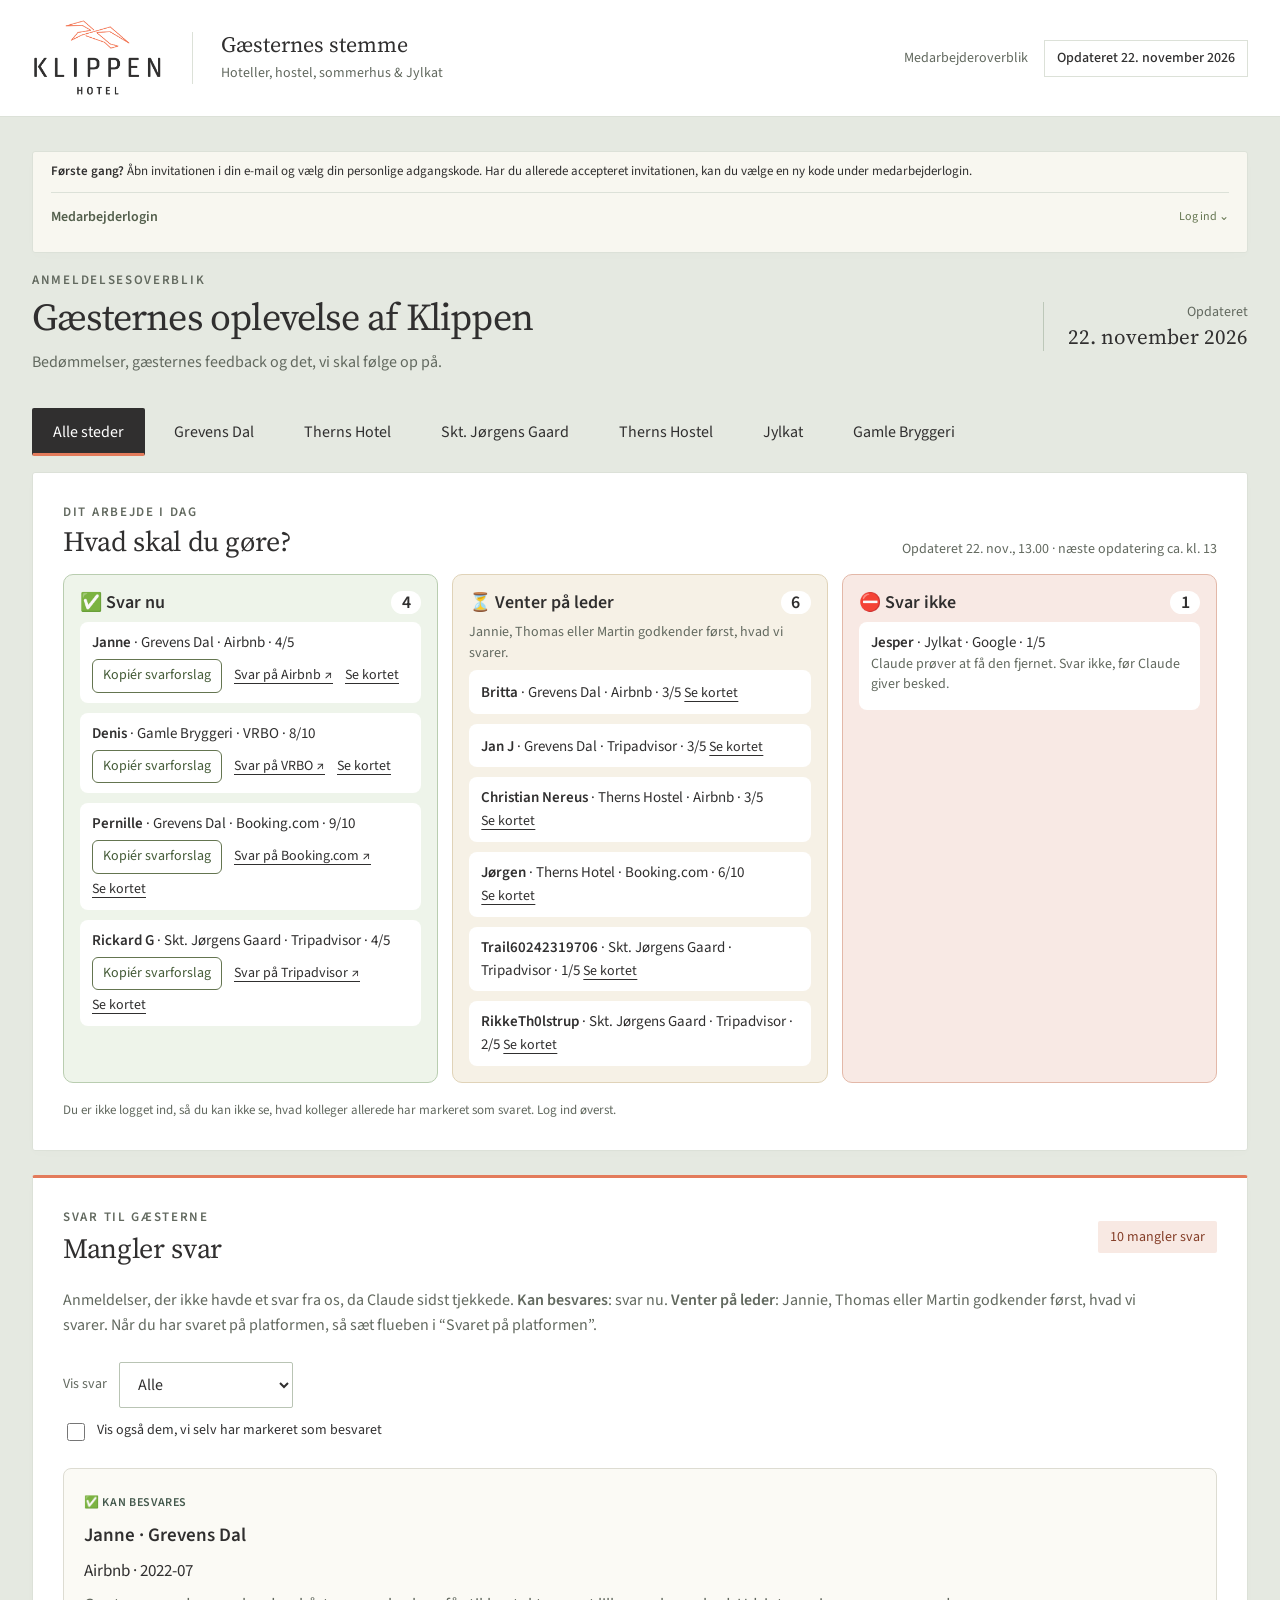
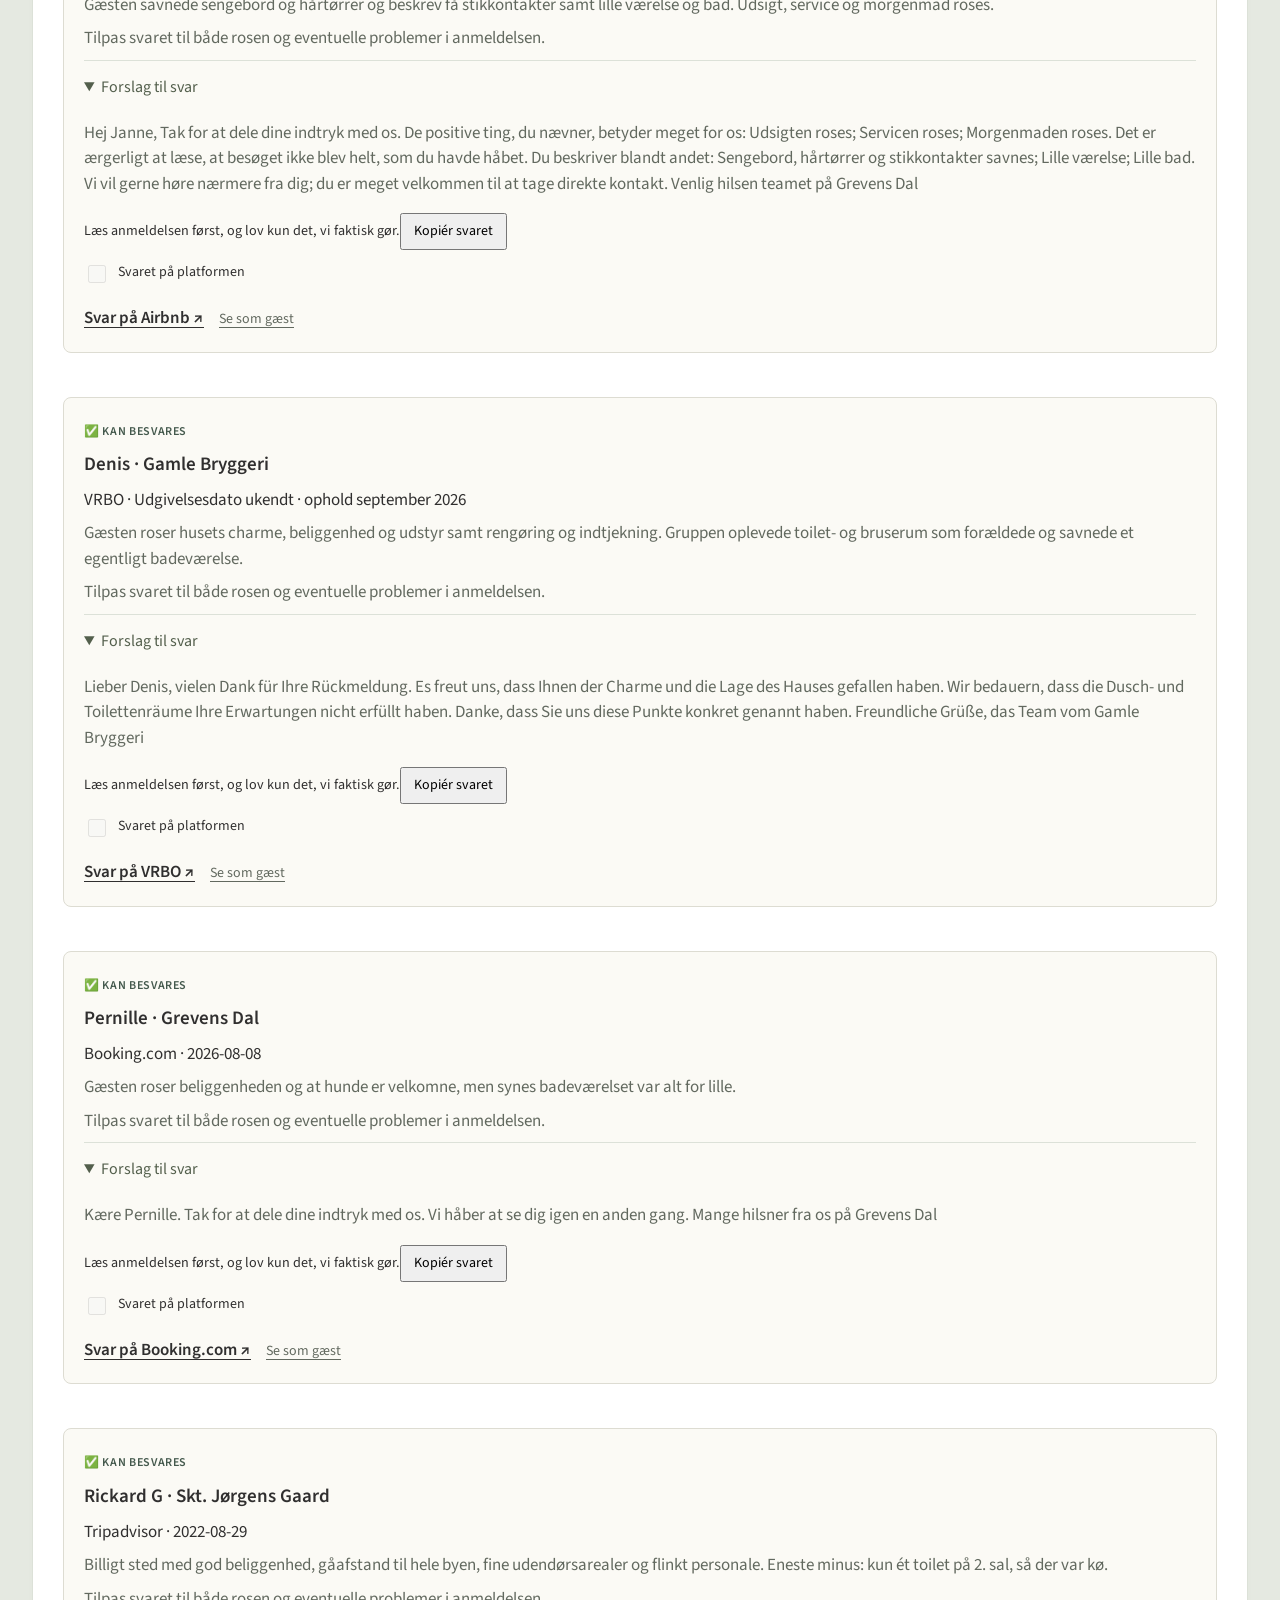
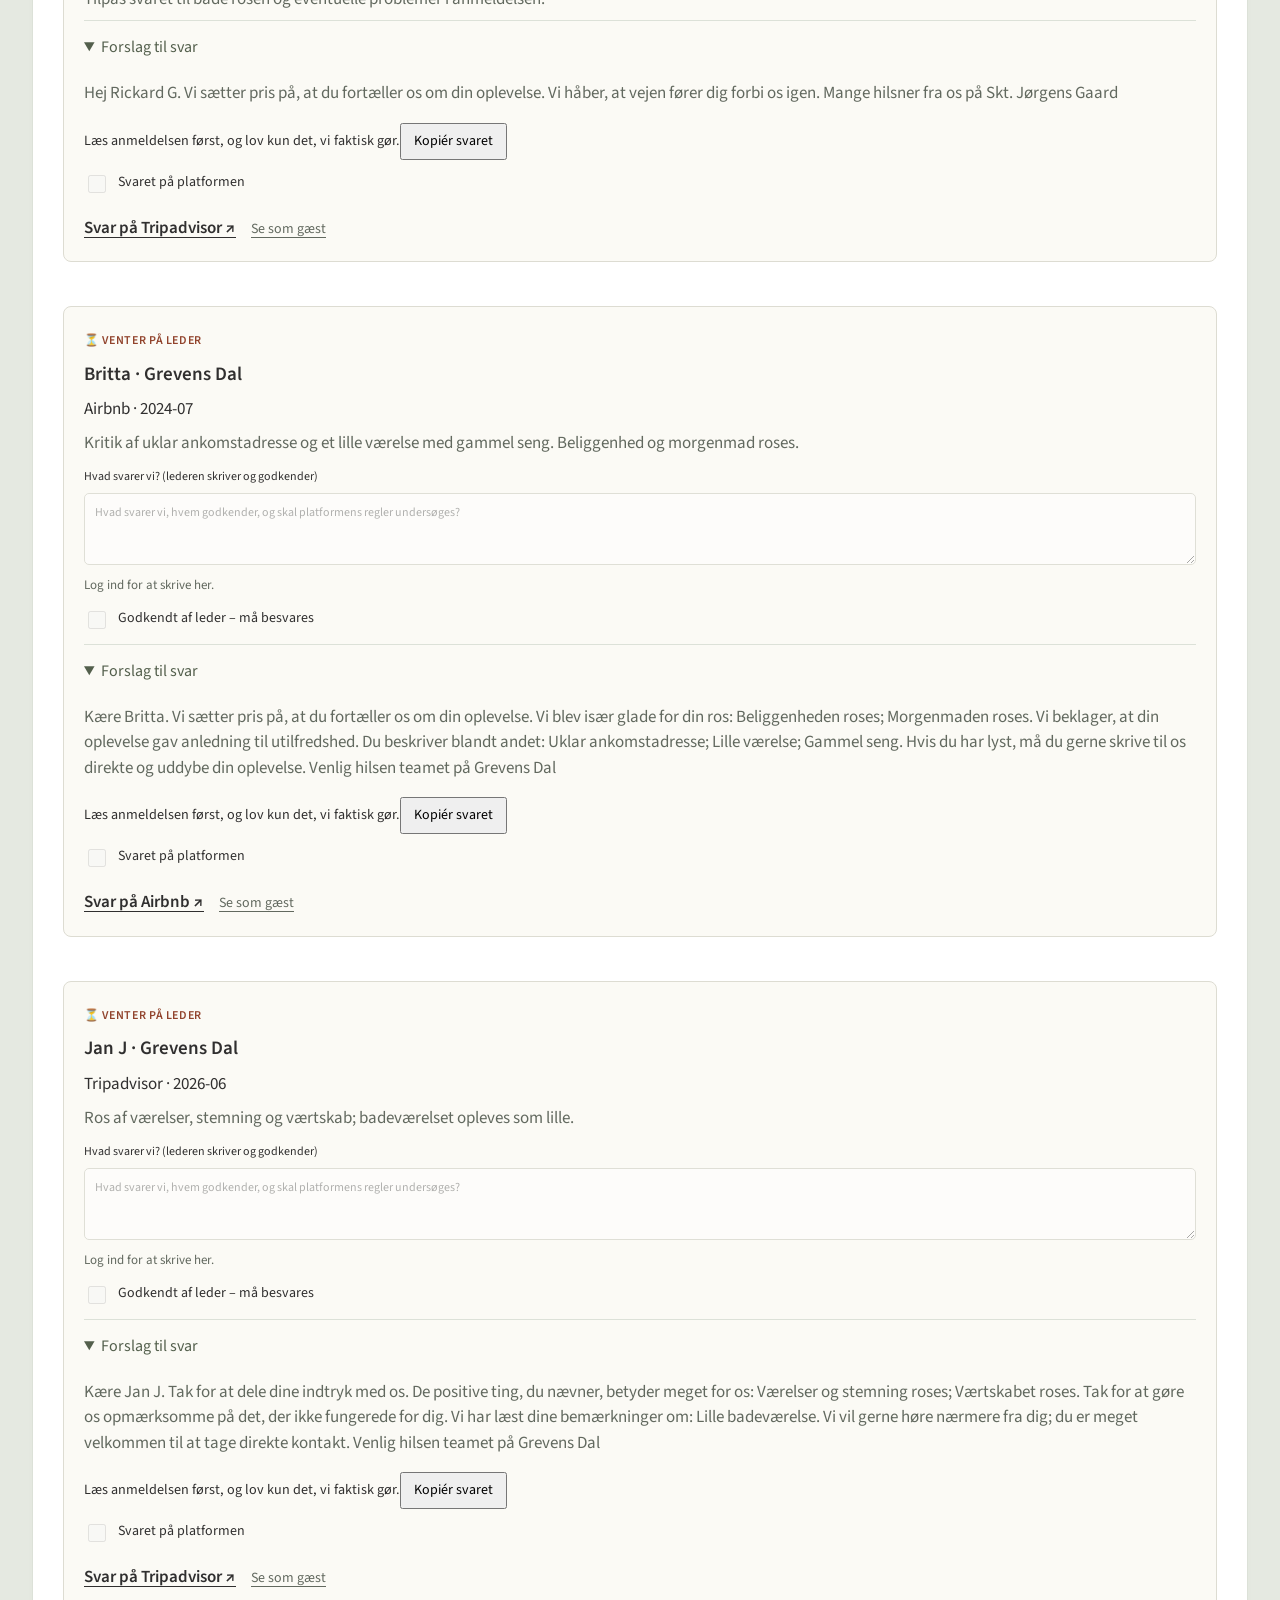
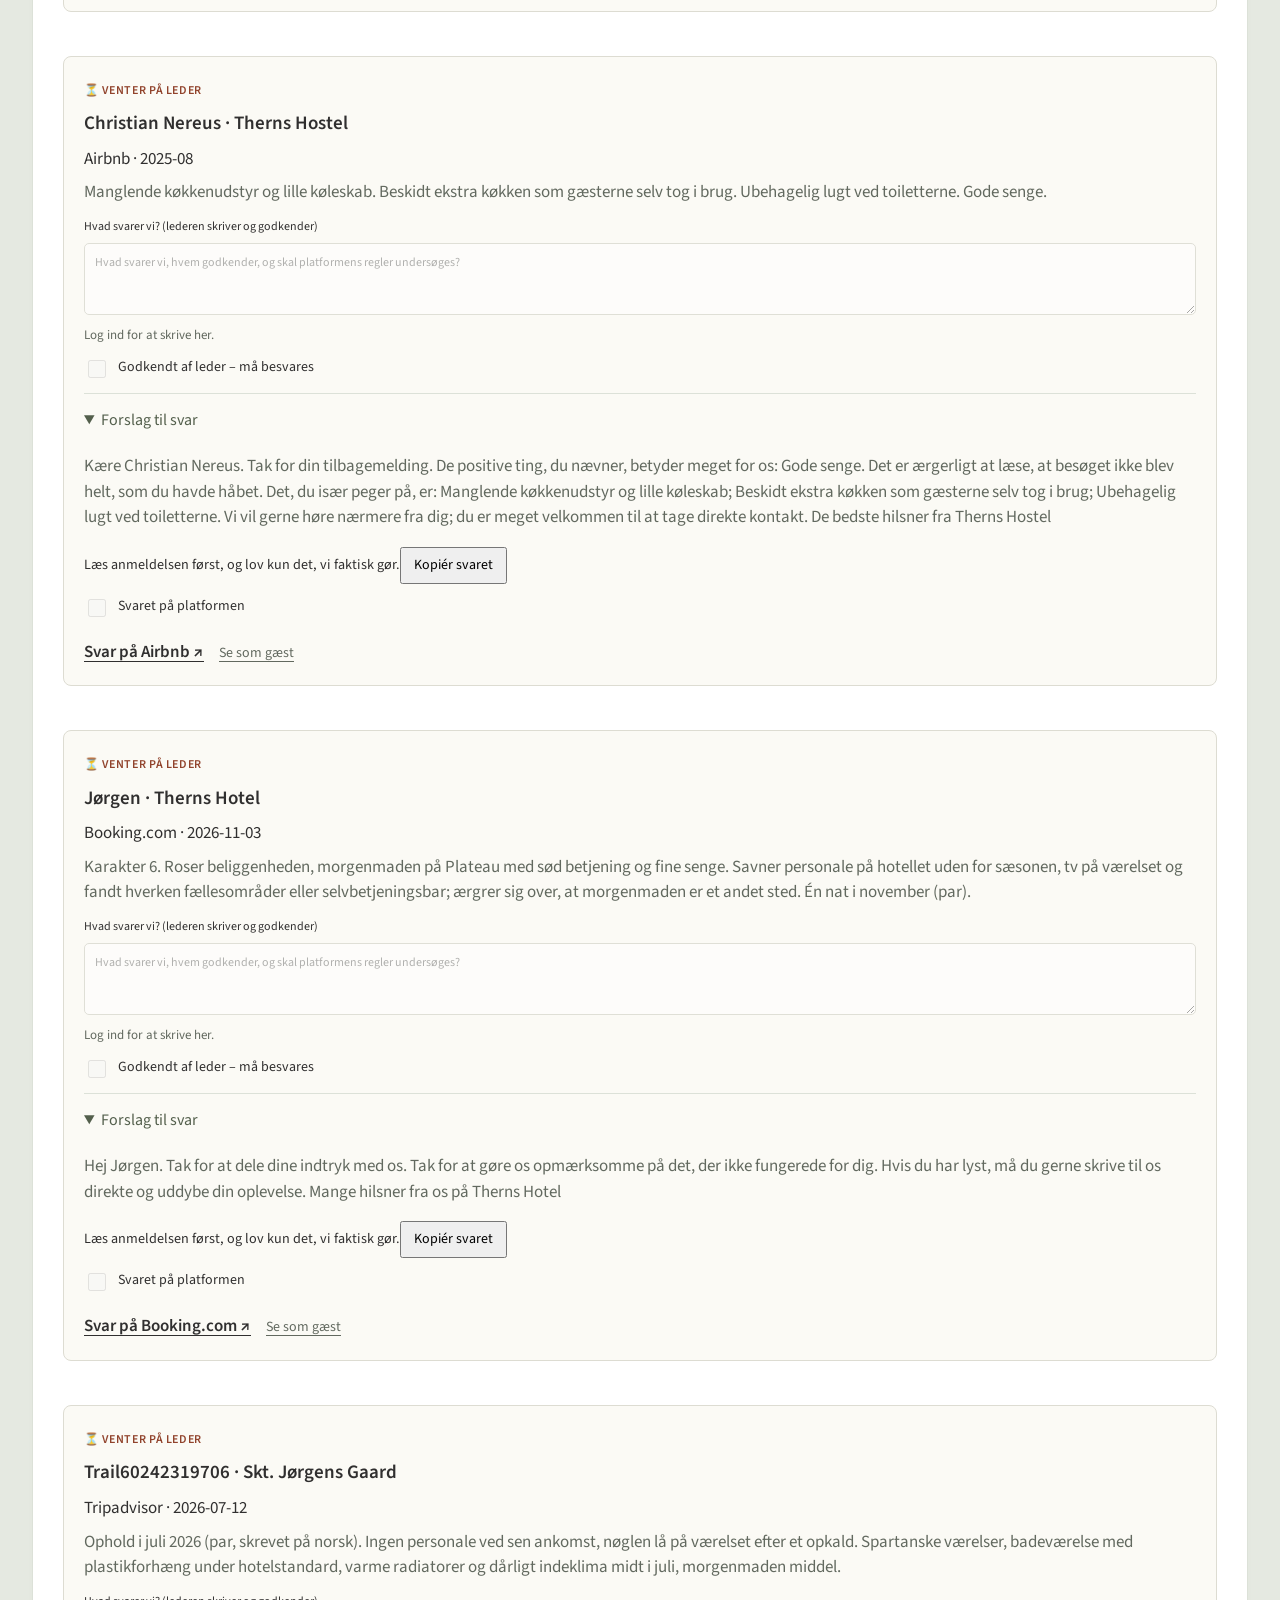
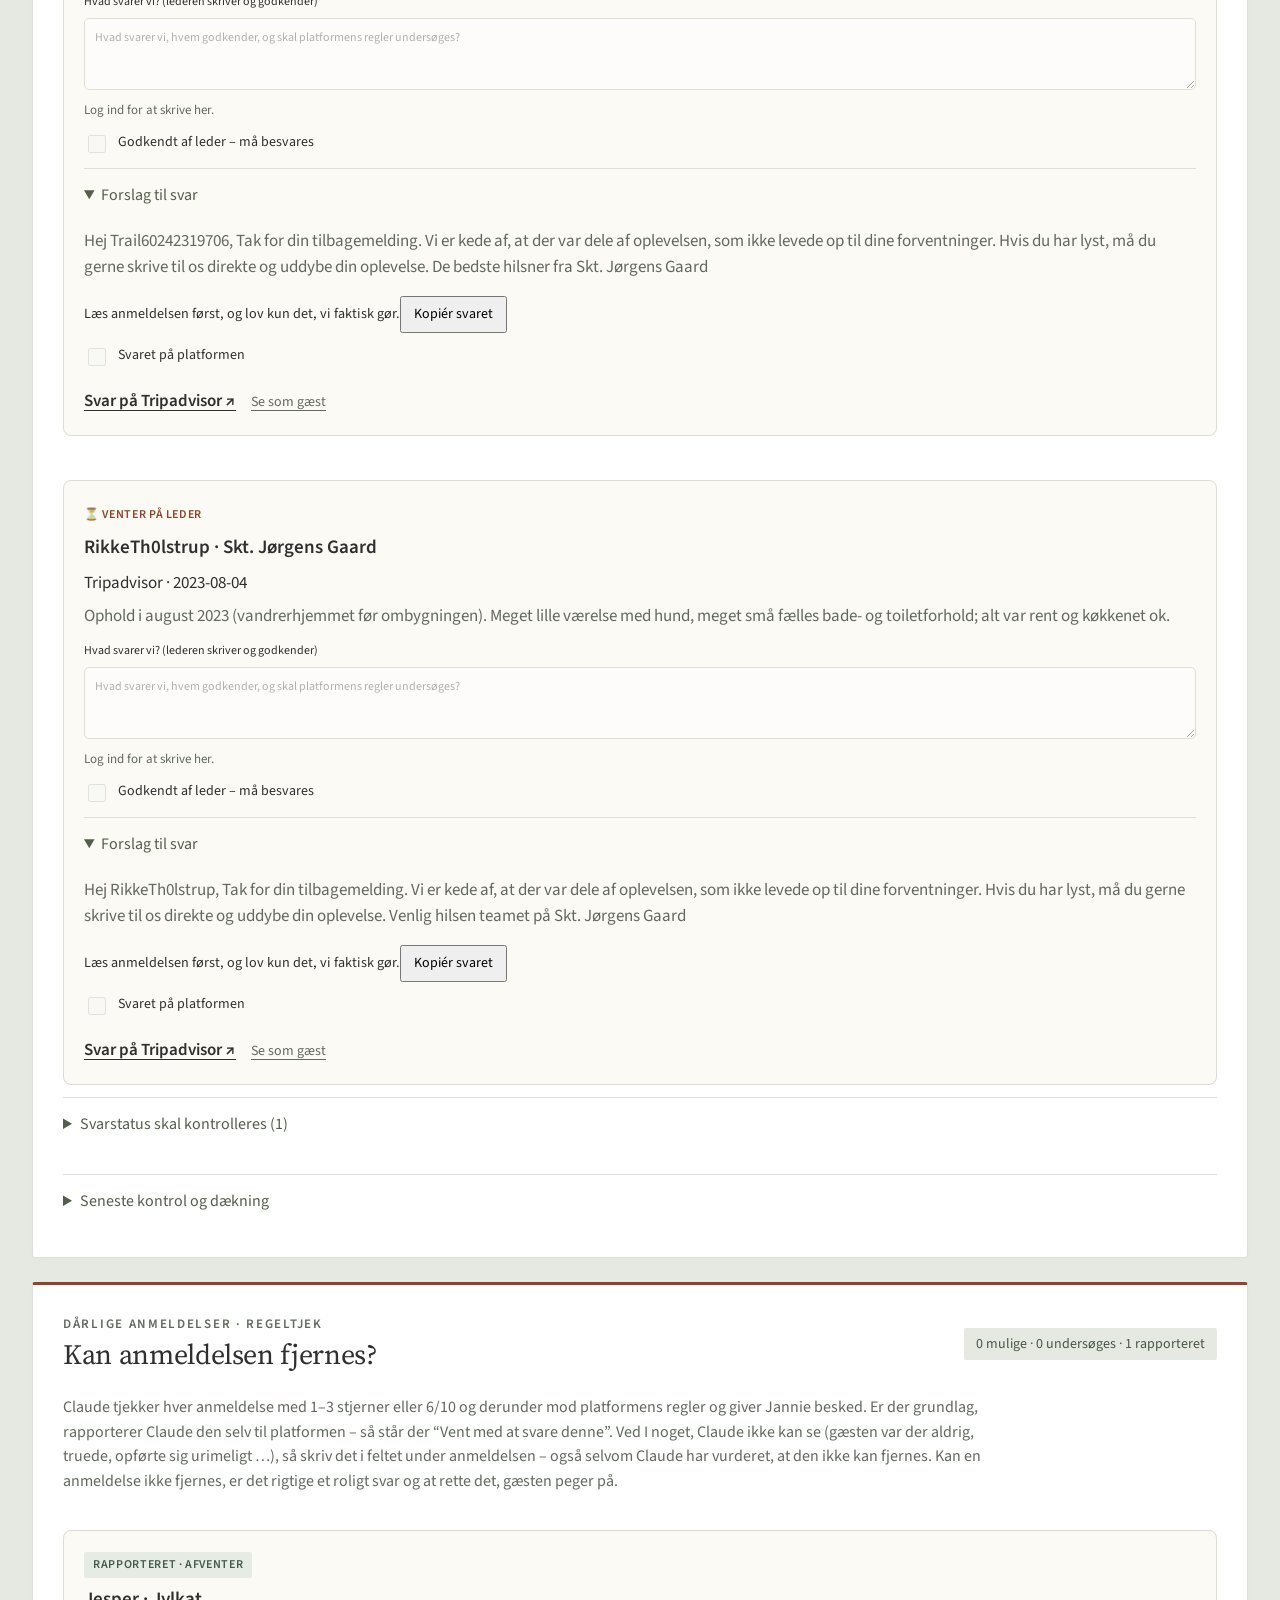
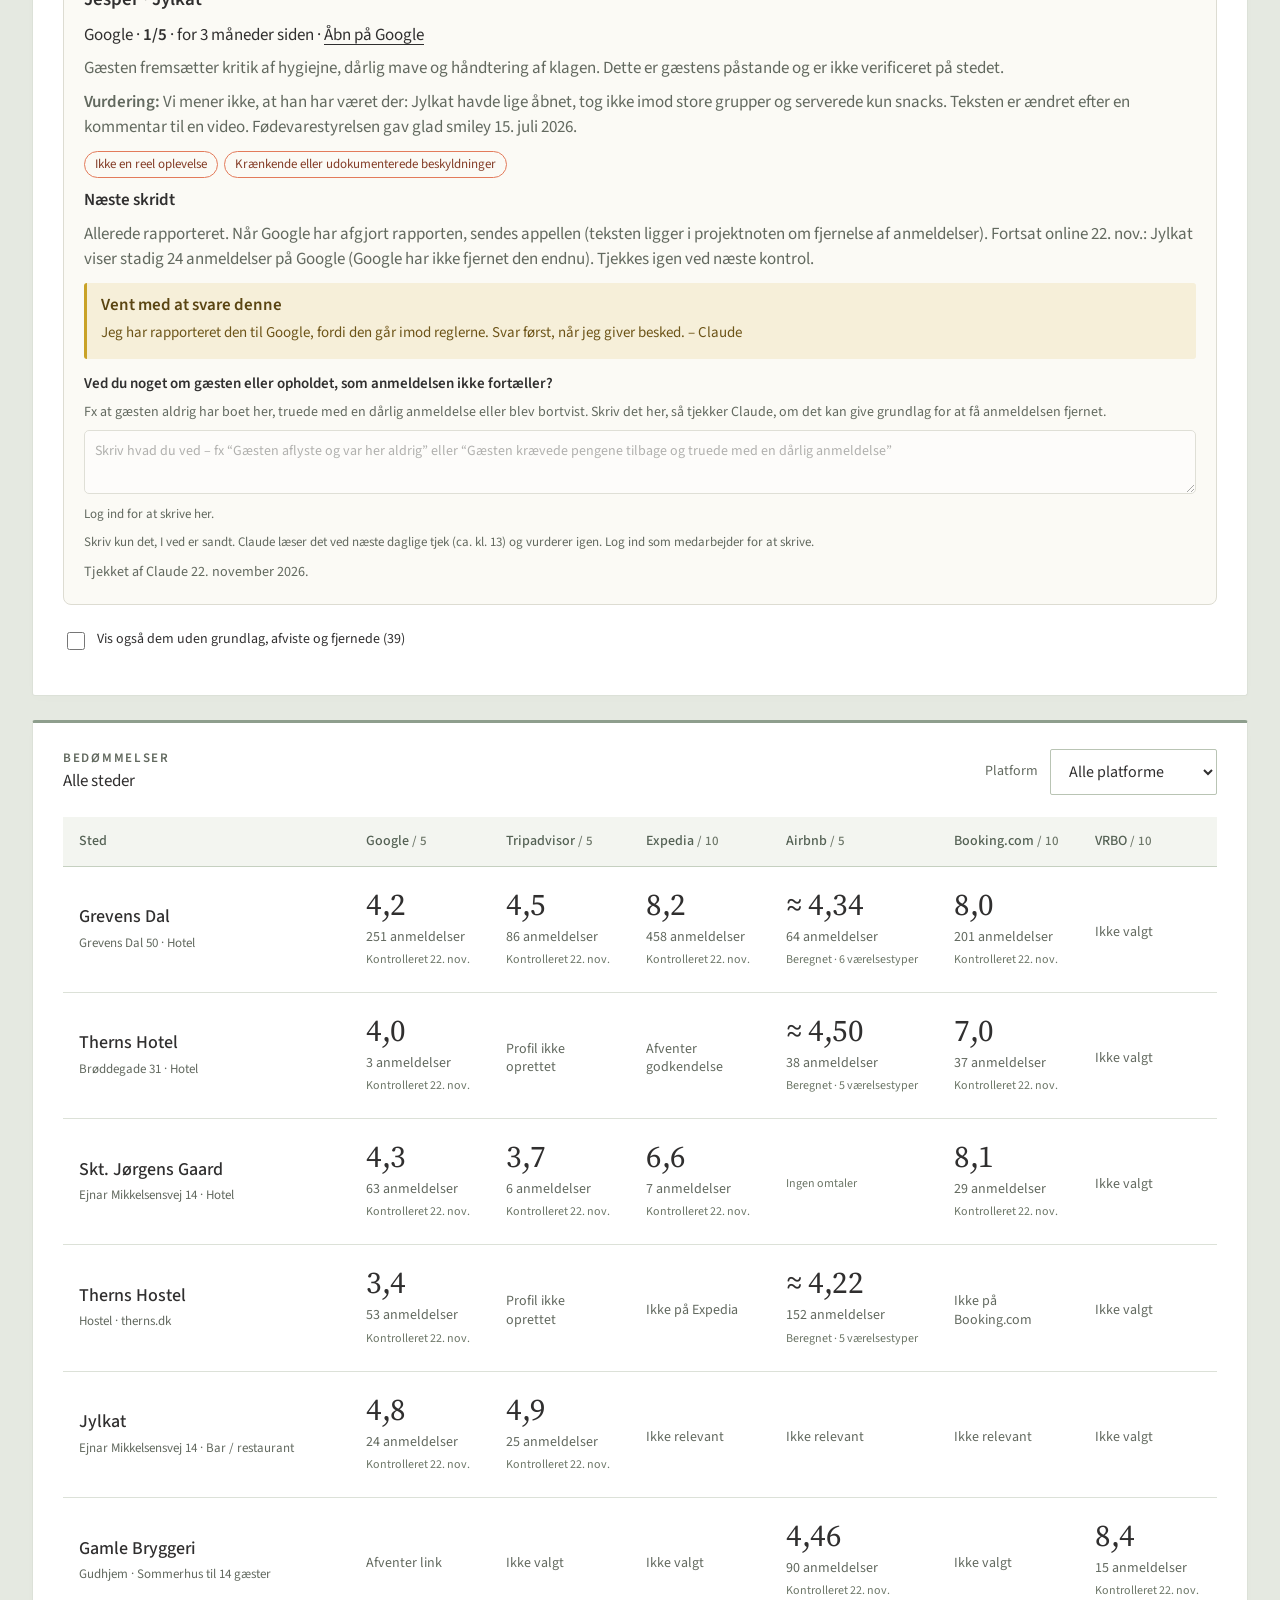
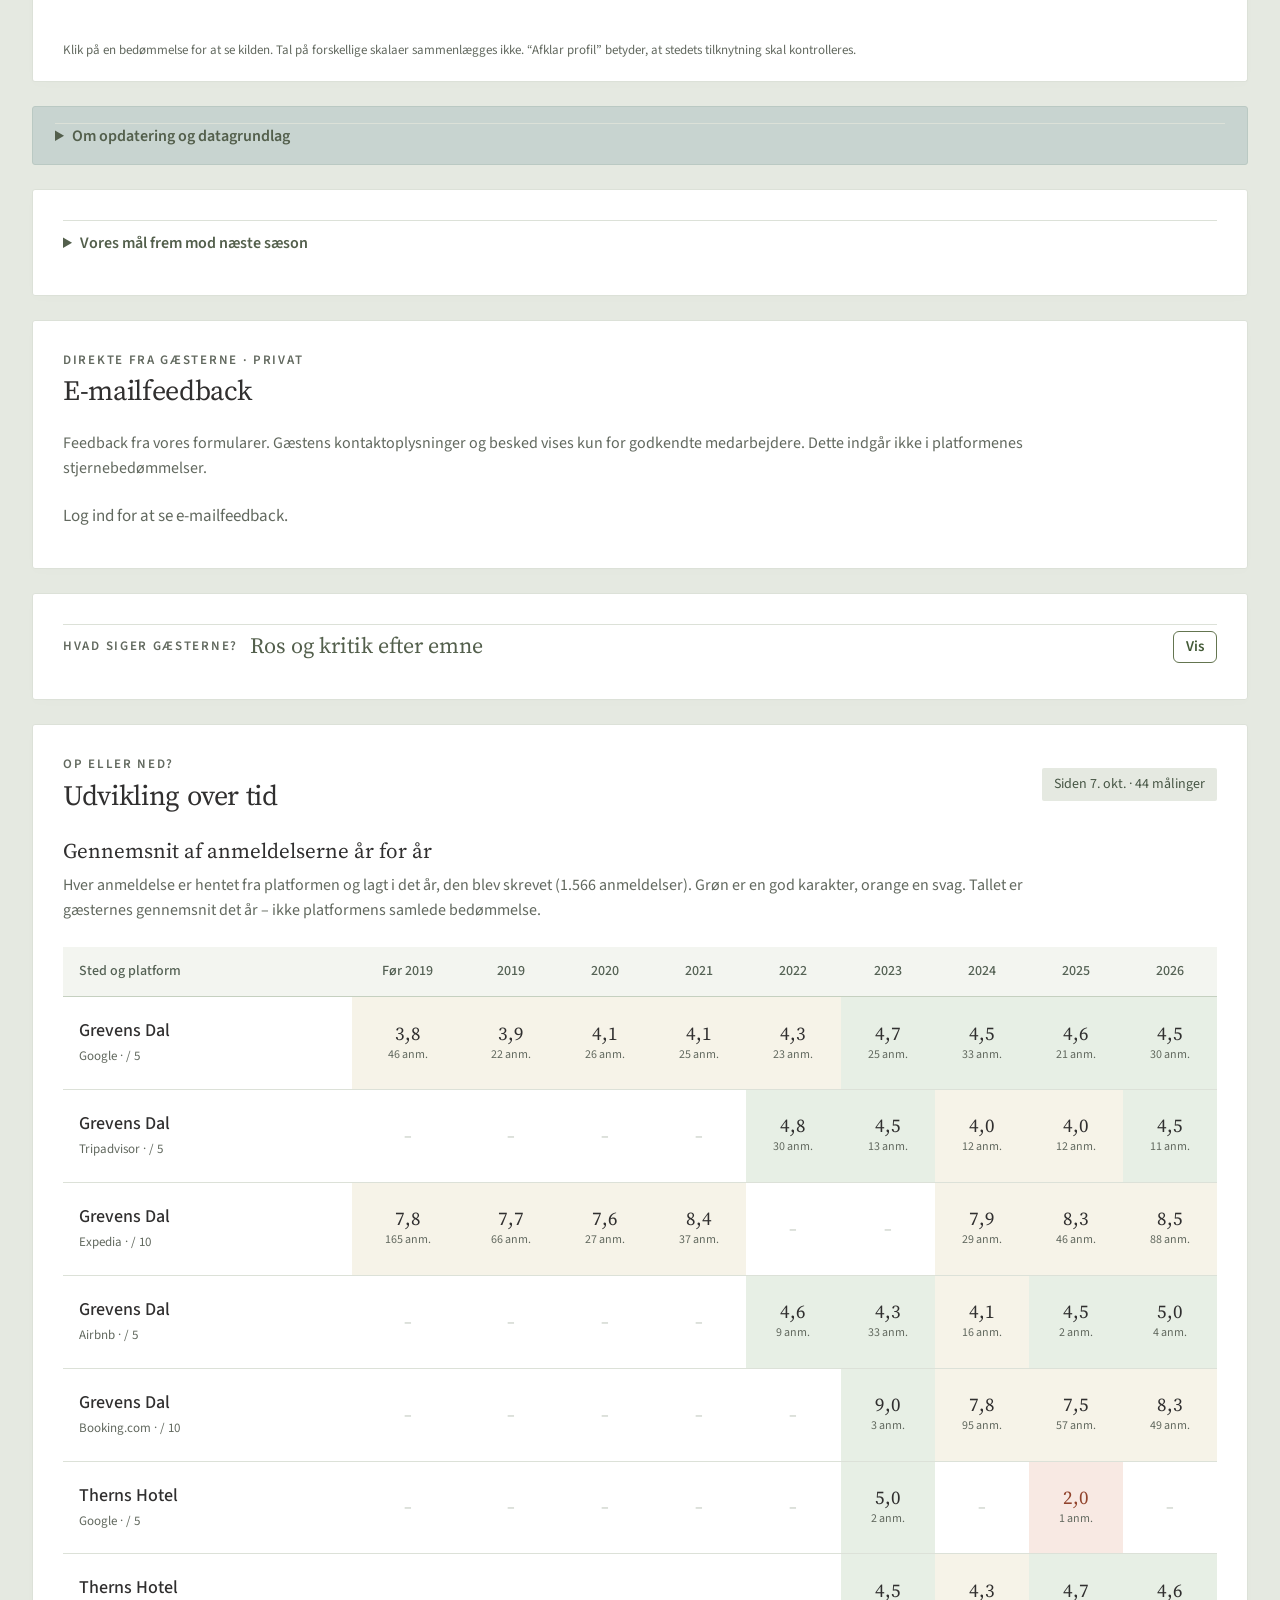
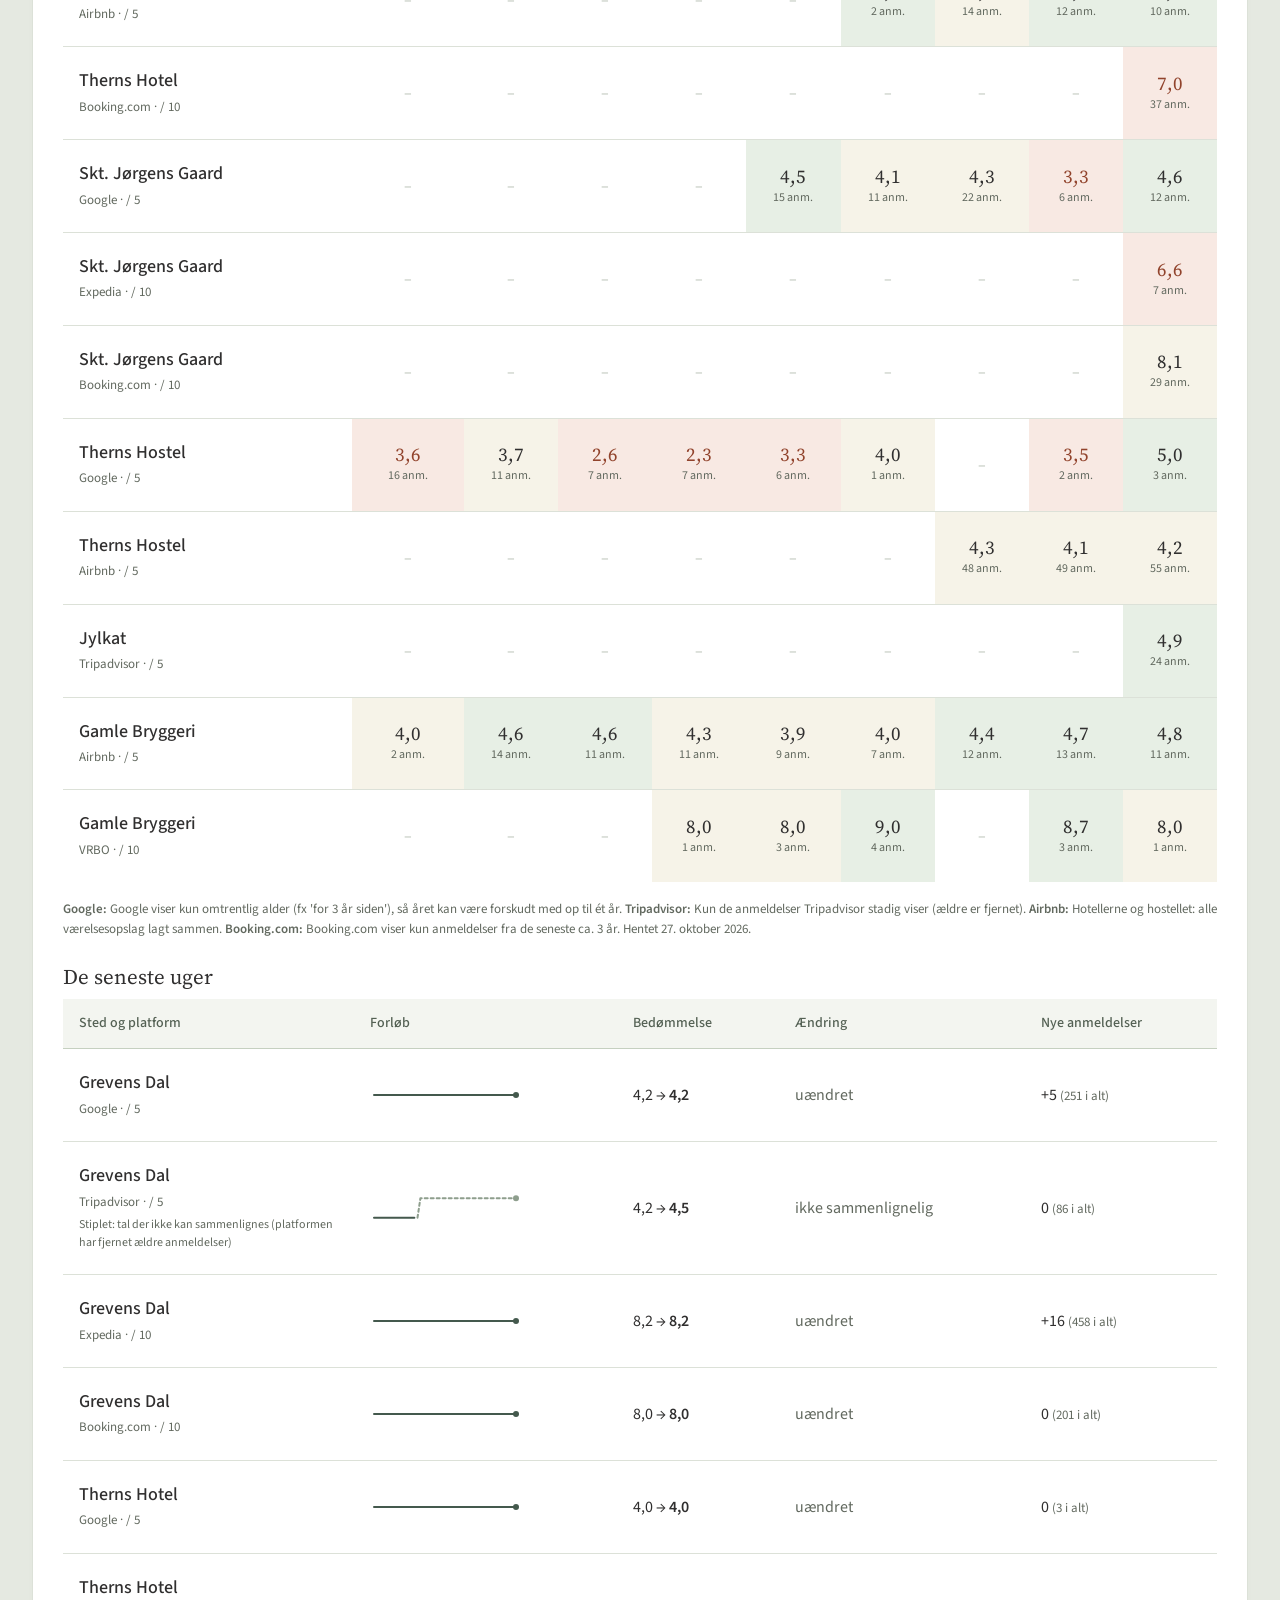
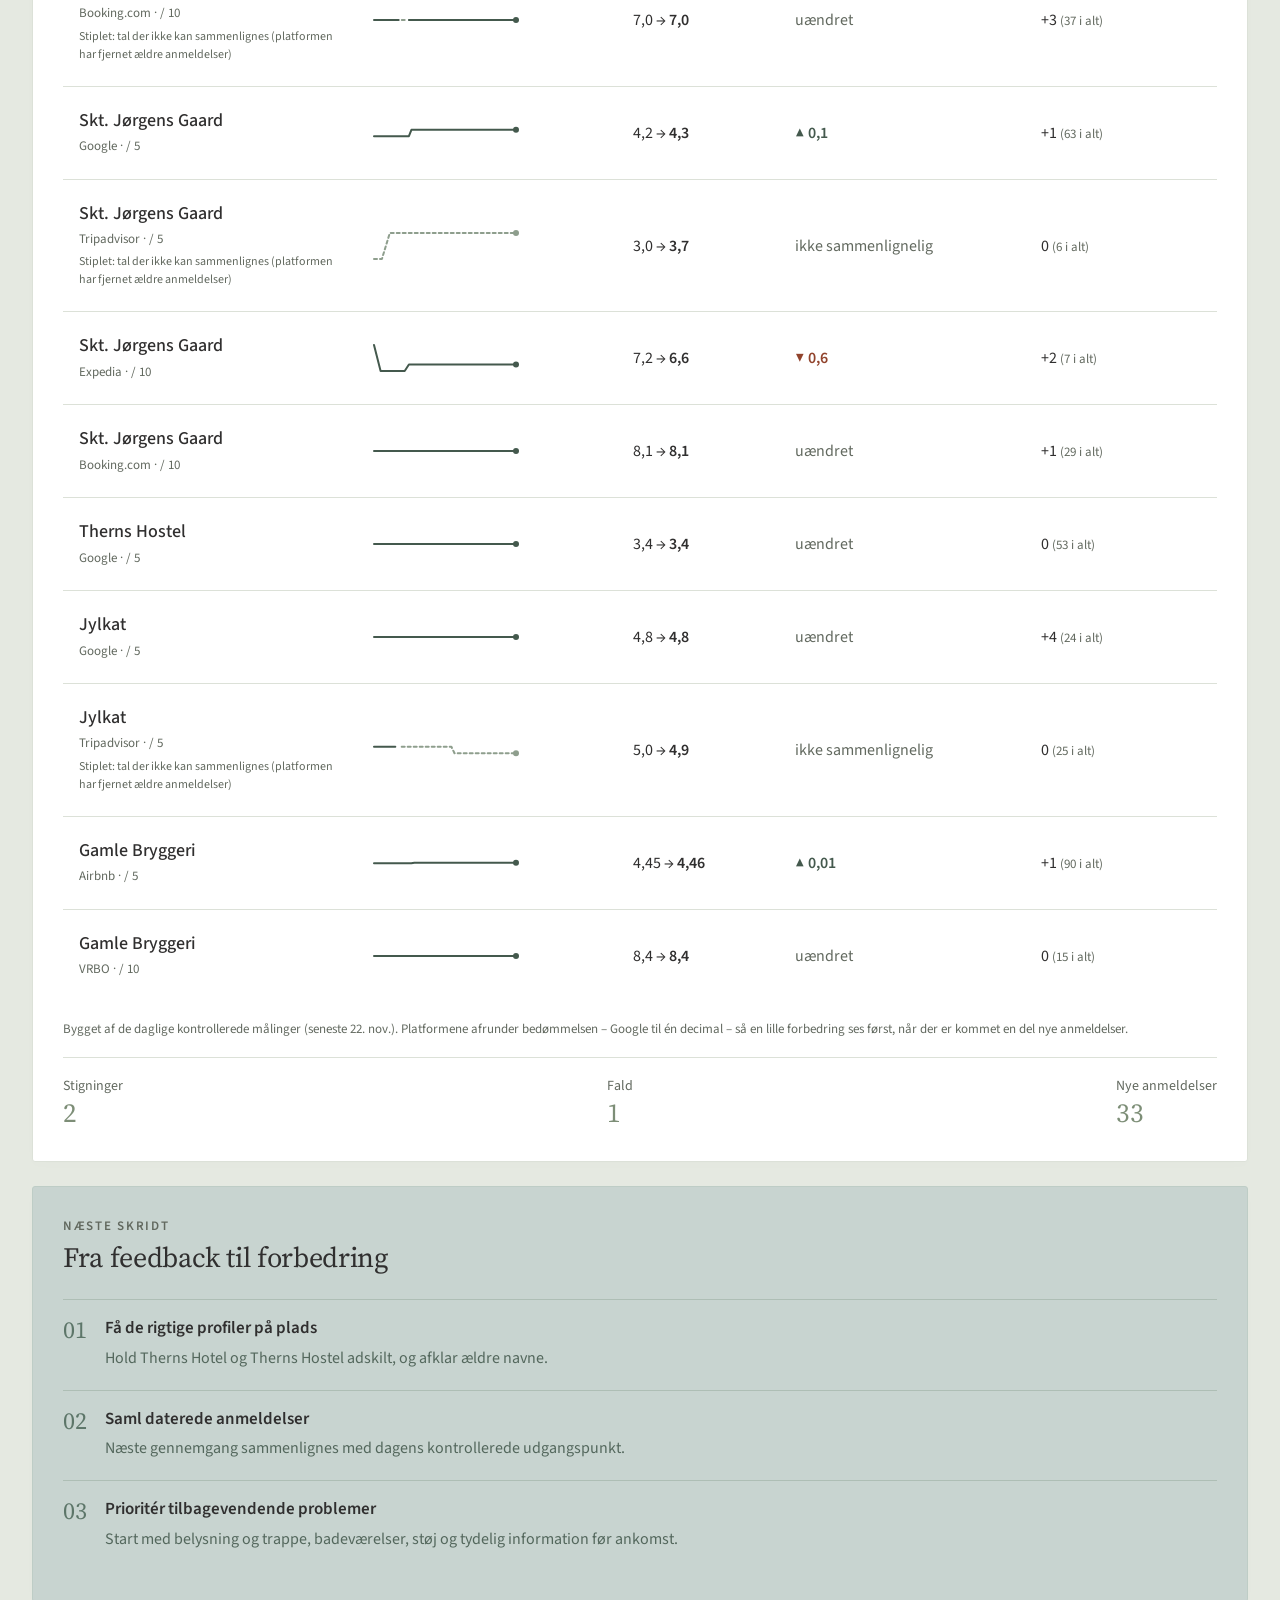
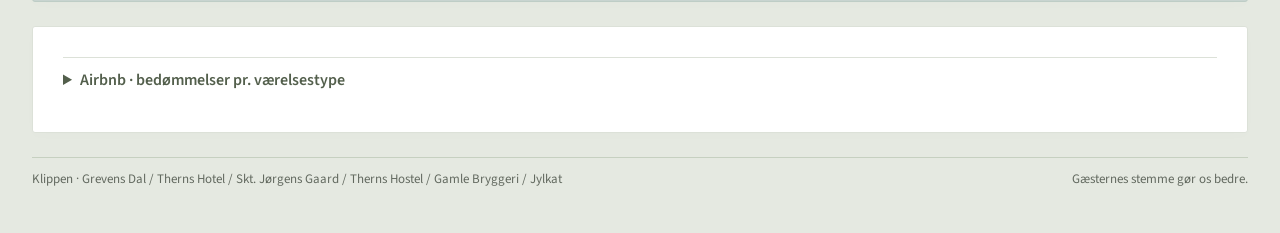
==== commit 5ddaddea: "Opdater delkontrol 22. november 2026 (alle platforme kontrolleret; ingen nye anmeldelser) Tabellen v" ====
--- a/docs/index.html
+++ b/docs/index.html
@@ -1,9 +1,9 @@
 <!doctype html>
 <html lang="da"><head><meta charset="utf-8"><meta name="viewport" content="width=device-width,initial-scale=1"><title>Klippen · Gæsternes stemme</title><meta name="robots" content="noindex,nofollow,noarchive"><meta name="description" content="Fælles overblik over anmeldelser for Klippens tre hoteller, Therns Hostel, Gamle Bryggeri og Jylkat."><link rel="icon" type="image/png" href="assets/klippen-mark.png"><link rel="stylesheet" href="style.css?v=20261028"><script src="airbnb-map.js?v=20261014" defer></script><script src="app.js?v=20261014" defer></script><script src="night-report.js?v=20261028" defer></script><script src="removal-check.js?v=20261025c" defer></script><script src="history.js?v=20261027" defer></script><script src="trend.js?v=20261027c" defer></script><script src="staff.js?v=20261028" defer></script></head>
-<body><header><a class="brand" href="./" aria-label="Klippen · Gæsternes stemme"><img src="assets/klippen-logo.png" alt="Klippen Hotel" width="132" height="80"><span class="brand-copy">Gæsternes stemme<small>Hoteller, hostel, sommerhus &amp; Jylkat</small></span></a><span class="edition">Medarbejderoverblik <strong>Delkontrol 21. november</strong></span></header><main>
+<body><header><a class="brand" href="./" aria-label="Klippen · Gæsternes stemme"><img src="assets/klippen-logo.png" alt="Klippen Hotel" width="132" height="80"><span class="brand-copy">Gæsternes stemme<small>Hoteller, hostel, sommerhus &amp; Jylkat</small></span></a><span class="edition">Medarbejderoverblik <strong>Delkontrol 22. november</strong></span></header><main>
 <section class="panel" id="teamLogin" aria-label="Medarbejderlogin"></section>
 <section class="celebration" hidden id="celebration" aria-label="Gode nyheder"><span class="celebration-spark" aria-hidden="true">🎆 ✨ 🎉</span><div><div class="eyebrow">DET SKAL VI FEJRE · 8. OKTOBER 2026</div><h2>Mega godt gået, team!</h2><p><strong>Gamle Bryggeri er blevet Superhost på Airbnb!</strong> Jannie fortæller, at I har opfyldt kravene i perioden og løftet ratingen til 4,8. Tak for jeres arbejde med at give gæsterne en fantastisk oplevelse.</p><small>Nyhed oplyst af Jannie 8. oktober. Periodens rating er ikke bekræftet som opslagets samlede bedømmelse.</small></div></section>
-<div class="heading"><div><div class="eyebrow">ANMELDELSESOVERBLIK</div><h1>Gæsternes oplevelse af Klippen</h1><p>Bedømmelser, gæsternes feedback og det, vi skal følge op på.</p></div><span class="stamp">Seneste delkontrol<br><strong>21. november 2026</strong></span></div>
+<div class="heading"><div><div class="eyebrow">ANMELDELSESOVERBLIK</div><h1>Gæsternes oplevelse af Klippen</h1><p>Bedømmelser, gæsternes feedback og det, vi skal følge op på.</p></div><span class="stamp">Seneste delkontrol<br><strong>22. november 2026</strong></span></div>
 
 
 <nav class="places" aria-label="Vælg sted" id="places"></nav>
@@ -11,7 +11,7 @@
 <section class="panel" id="nightReport" aria-label="Seneste gennemgang"></section>
 <section class="panel" id="removalCheck" aria-label="Kan anmeldelsen fjernes?"></section>
 <section class="panel score-panel"><div class="section-heading"><div><div class="eyebrow">BEDØMMELSER</div><h 2 id="placeTitle">Alle steder</h2></div><label class="select-label">Platform<select id="platform"><option value="all">Alle platforme</option><option>Google</option><option>Tripadvisor</option><option>Expedia</option><option>Airbnb</option><option>Booking.com</option><option>VRBO</option></select></label></div><div class="table-wrap"><table><thead><tr><th>Sted</th><th>Google <small>/ 5</small></th><th>Tripadvisor <small>/ 5</small></th><th>Expedia <small>/ 10</small></th><th>Airbnb <small>/ 5</small></th><th>Booking.com <small>/ 10</small></th><th>VRBO <small>/ 10</small></th></tr></thead><tbody id="scores"></tbody></table></div><p class="footnote">Klik på en bedømmelse for at se kilden. Tal på forskellige skalaer sammenlægges ikke. “Afklar profil” betyder, at stedets tilknytning skal kontrolleres.</p></section>
-<details class="notice"><summary>Om opdatering og datagrundlag</summary><span class="notice-icon">i</span><div><strong>Første kontrollerede udgangspunkt</strong><p>Udgangspunktet er fra 7. oktober. Seneste delkontrol: 21. november. Alle platforme er kontrolleret: ingen nye anmeldelser, og tallene er uændrede. Booking.com er kontrolleret på de offentlige sider (ekstranettet er logget ud), Expedia også i Partner Central; Jørgen (Therns, 6 af 10) venter fortsat på personalets svar. Jesper-anmeldelsen på Jylkats Google-profil er fortsat online (rapporten afventer Google). Skt. Jørgens Gaard på Google: den gamle, lukkede profil viser 63 anmeldelser – sagen hos Google er åben. Manglende profiler, sprog og historik er fortsat ikke dækket.</p></div></details>
+<details class="notice"><summary>Om opdatering og datagrundlag</summary><span class="notice-icon">i</span><div><strong>Første kontrollerede udgangspunkt</strong><p>Udgangspunktet er fra 7. oktober. Seneste delkontrol: 22. november. Alle platforme er kontrolleret: ingen nye anmeldelser, og tallene er uændrede. Booking.com er kontrolleret på de offentlige sider (ekstranettet er logget ud), Expedia også i Partner Central; Jørgen (Therns, 6 af 10) venter fortsat på personalets svar. Jesper-anmeldelsen på Jylkats Google-profil er fortsat online (rapporten afventer Google). Skt. Jørgens Gaard på Google: den gamle, lukkede profil viser 63 anmeldelser – sagen hos Google er åben. Manglende profiler, sprog og historik er fortsat ikke dækket.</p></div></details>
 <details class="panel" id="reviewGoals"><summary>Vores mål frem mod næste sæson</summary><div class="section-heading"><div><div class="eyebrow">VORES MÅL</div><h2>En bedre gæsteoplevelse frem mod næste sæson</h2></div><span class="tag">Senest 1. oktober 2027</span></div><p class="section-intro">Lavsæsonen bruges til forbedringer. Vi vurderer resultatet efter sommeren 2027. Udgangspunktet er de kontrollerede bedømmelser fra 7. oktober 2026.</p><div class="table-wrap" id="goalsTable"><table><thead><tr><th>Sted</th><th>Platform</th><th>Senest målt</th><th>Mål</th><th>Afstand til målet</th></tr></thead><tbody id="goalRows"></tbody></table></div><p class="empty-text" id="goalsEmpty" hidden>Der er endnu ikke aftalt et bedømmelsesmål for dette valg.</p><div class="suggestion"><strong>Det gør vi undervejs</strong><p>Inden 21. oktober: gennemgå svarrestancen og fordel ansvaret. Svar på ny kritik inden 48 timer. Therns' badeværelser er under forbedring; arbejdet, billeder og beskrivelser skal være på plads før højsæsonen 2027.</p><p>Følg de næste 10–20 anmeldelser særskilt for hvert sted og hver platform. Se især efter, om kritikken af badeværelser aftager. Jylkat skal fastholde mindst 4,8 på Google, mens antallet af anmeldelser vokser.</p></div></details>
 <details class="panel fold" id="topicsFold"><summary><span class="eyebrow">HVAD SIGER GÆSTERNE?</span><strong>Ros og kritik efter emne</strong><span class="fold-hint">Vis</span></summary><section id="reviewTopics" aria-label="Ros og kritik efter emne"></section></details>
 <div class="trend-stack"><section class="panel history" id="trendPanel" aria-label="Udvikling over tid"></section><aside class="panel next"><div class="eyebrow">NÆSTE SKRIDT</div><h2>Fra feedback til forbedring</h2><ol><li><span>01</span><div><strong>Få de rigtige profiler på plads</strong><p>Hold Therns Hotel og Therns Hostel adskilt, og afklar ældre navne.</p></div></li><li><span>02</span><div><strong>Saml daterede anmeldelser</strong><p>Næste gennemgang sammenlignes med dagens kontrollerede udgangspunkt.</p></div></li><li><span>03</span><div><strong>Prioritér tilbagevendende problemer</strong><p>Start med belysning og trappe, badeværelser, støj og tydelig information før ankomst.</p></div></li></ol></aside></div>
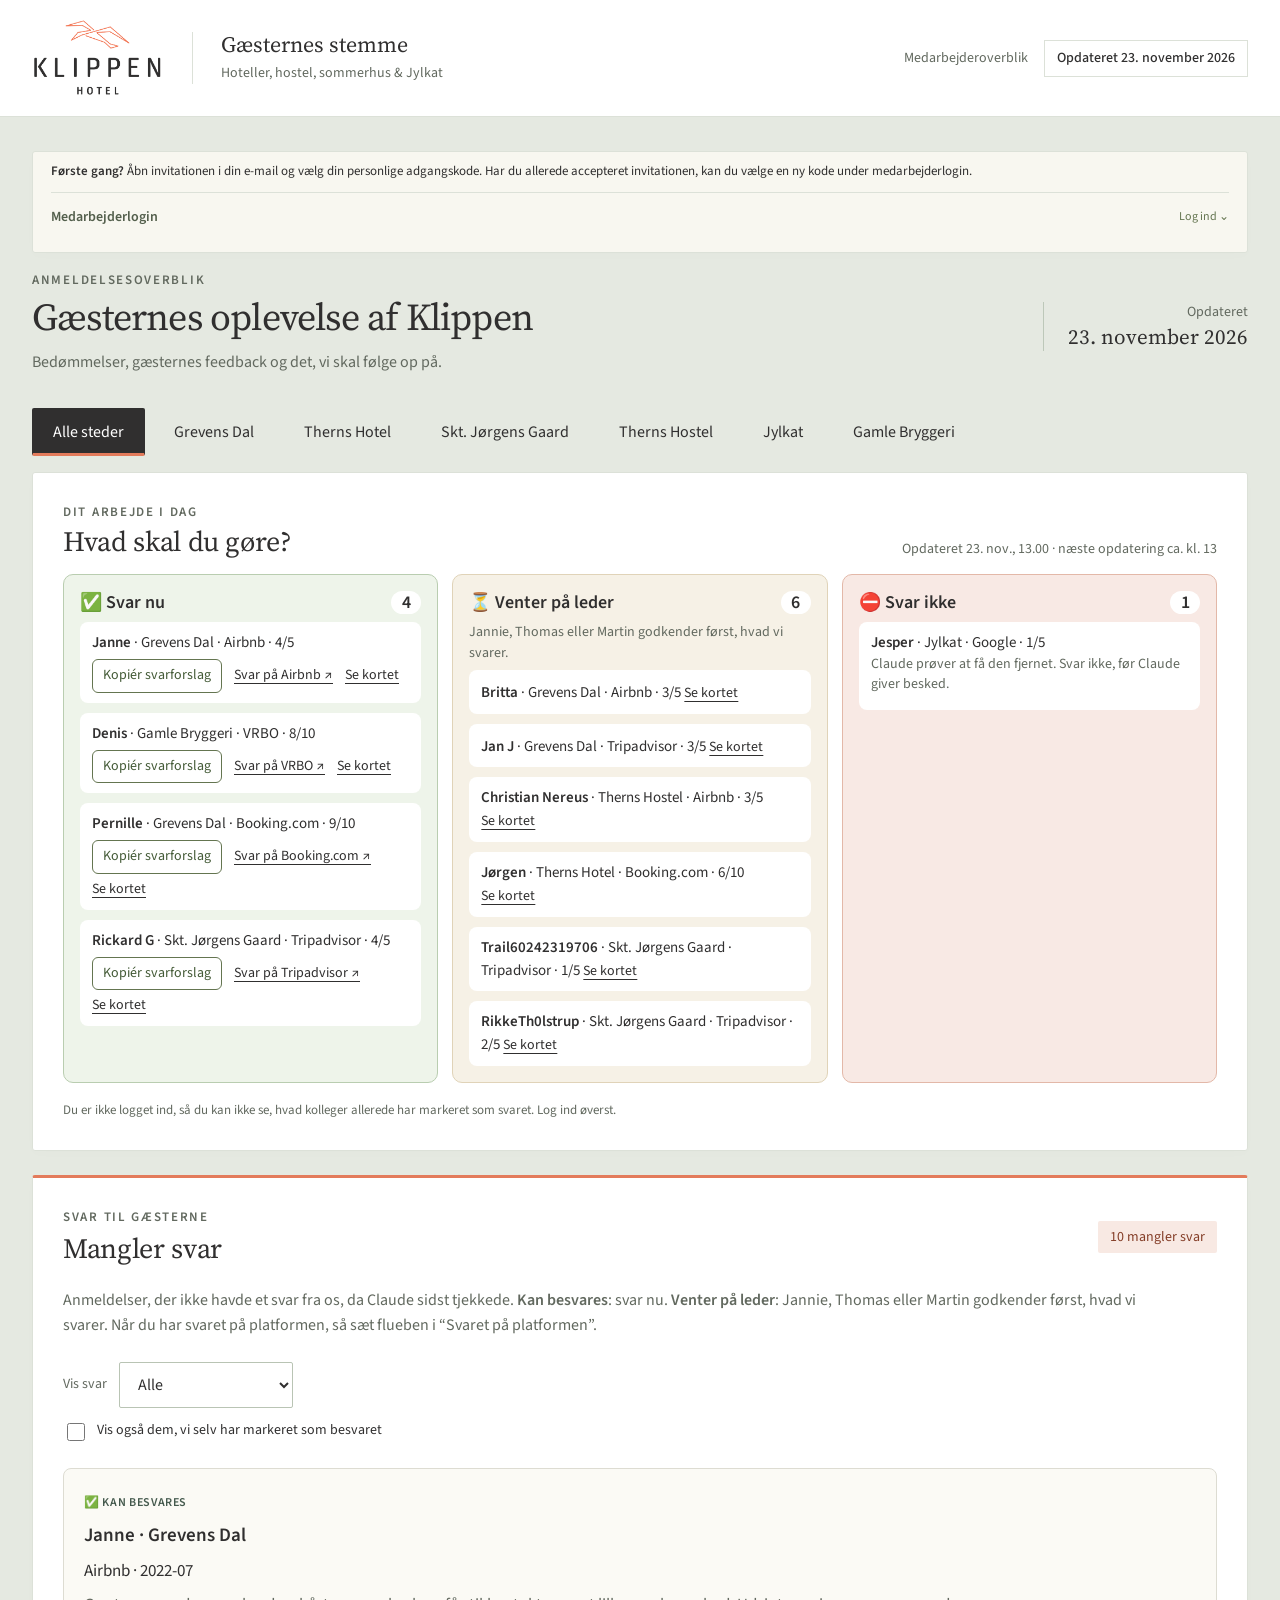
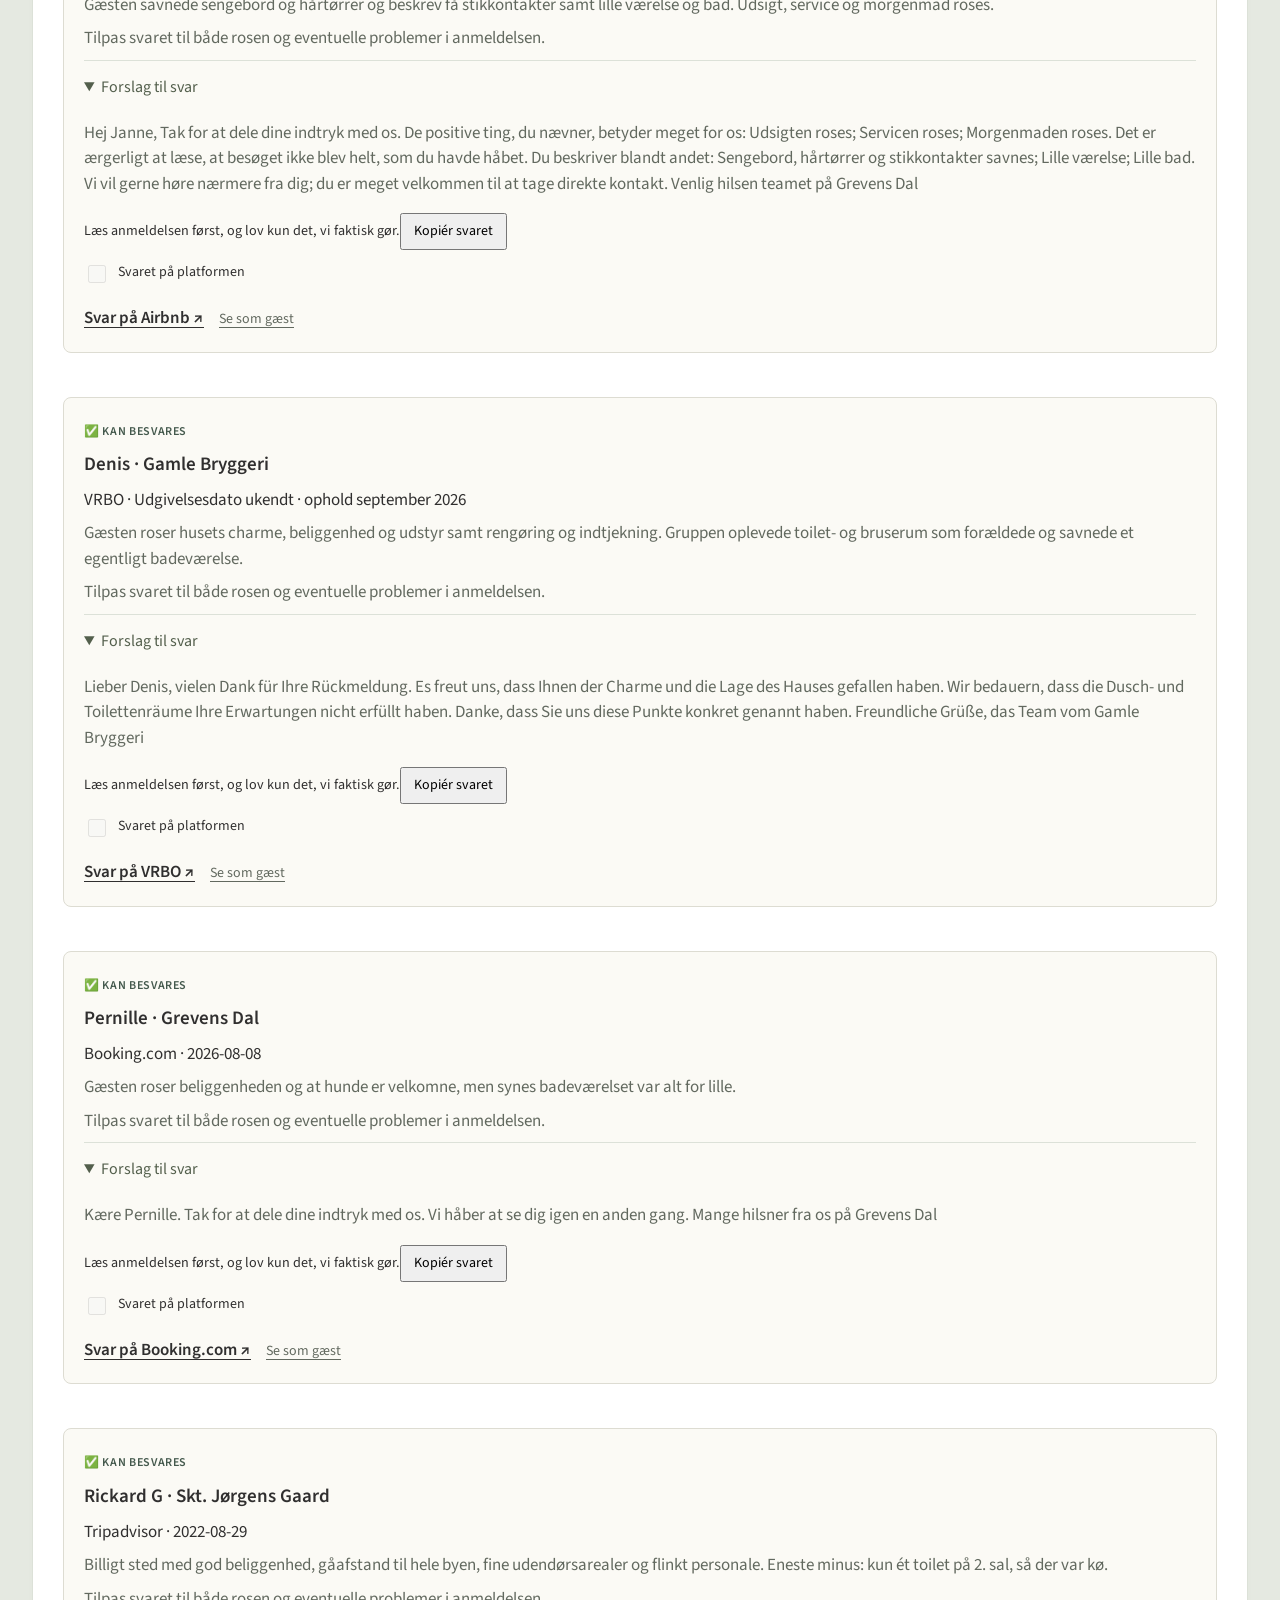
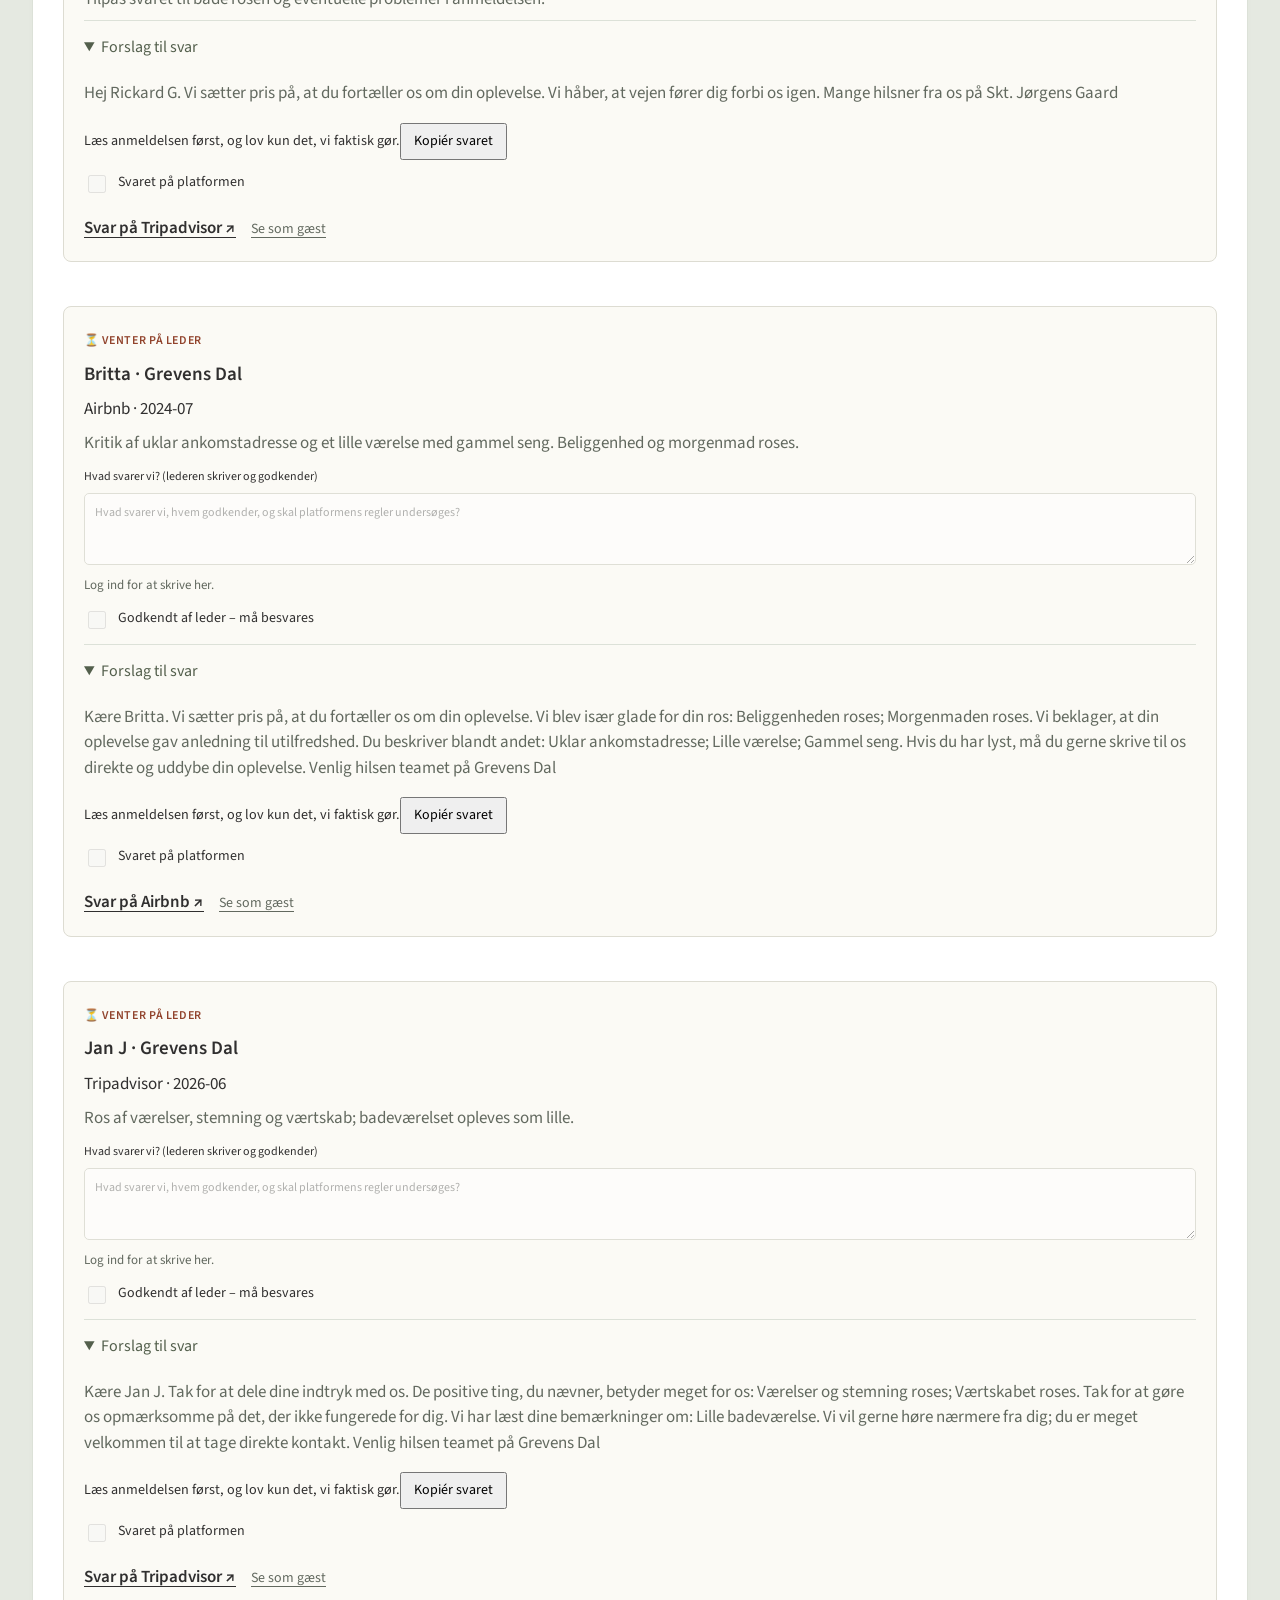
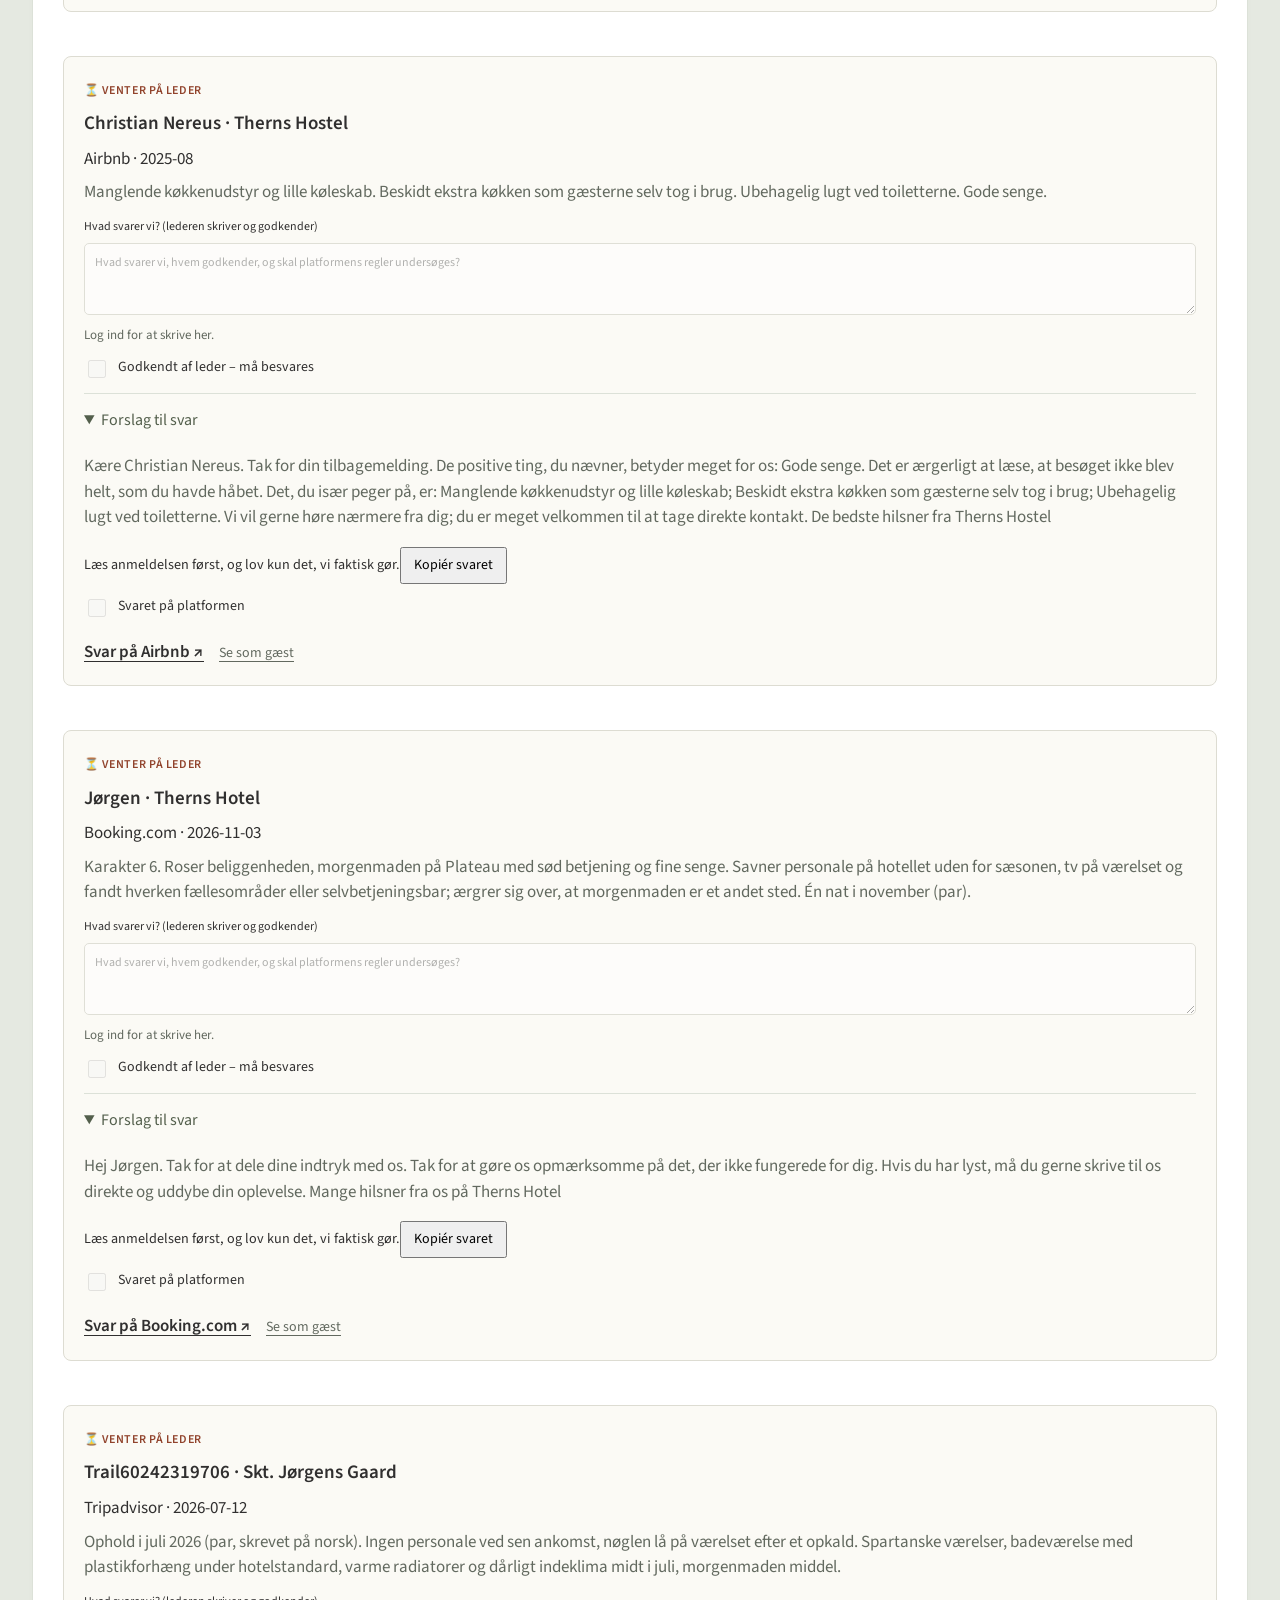
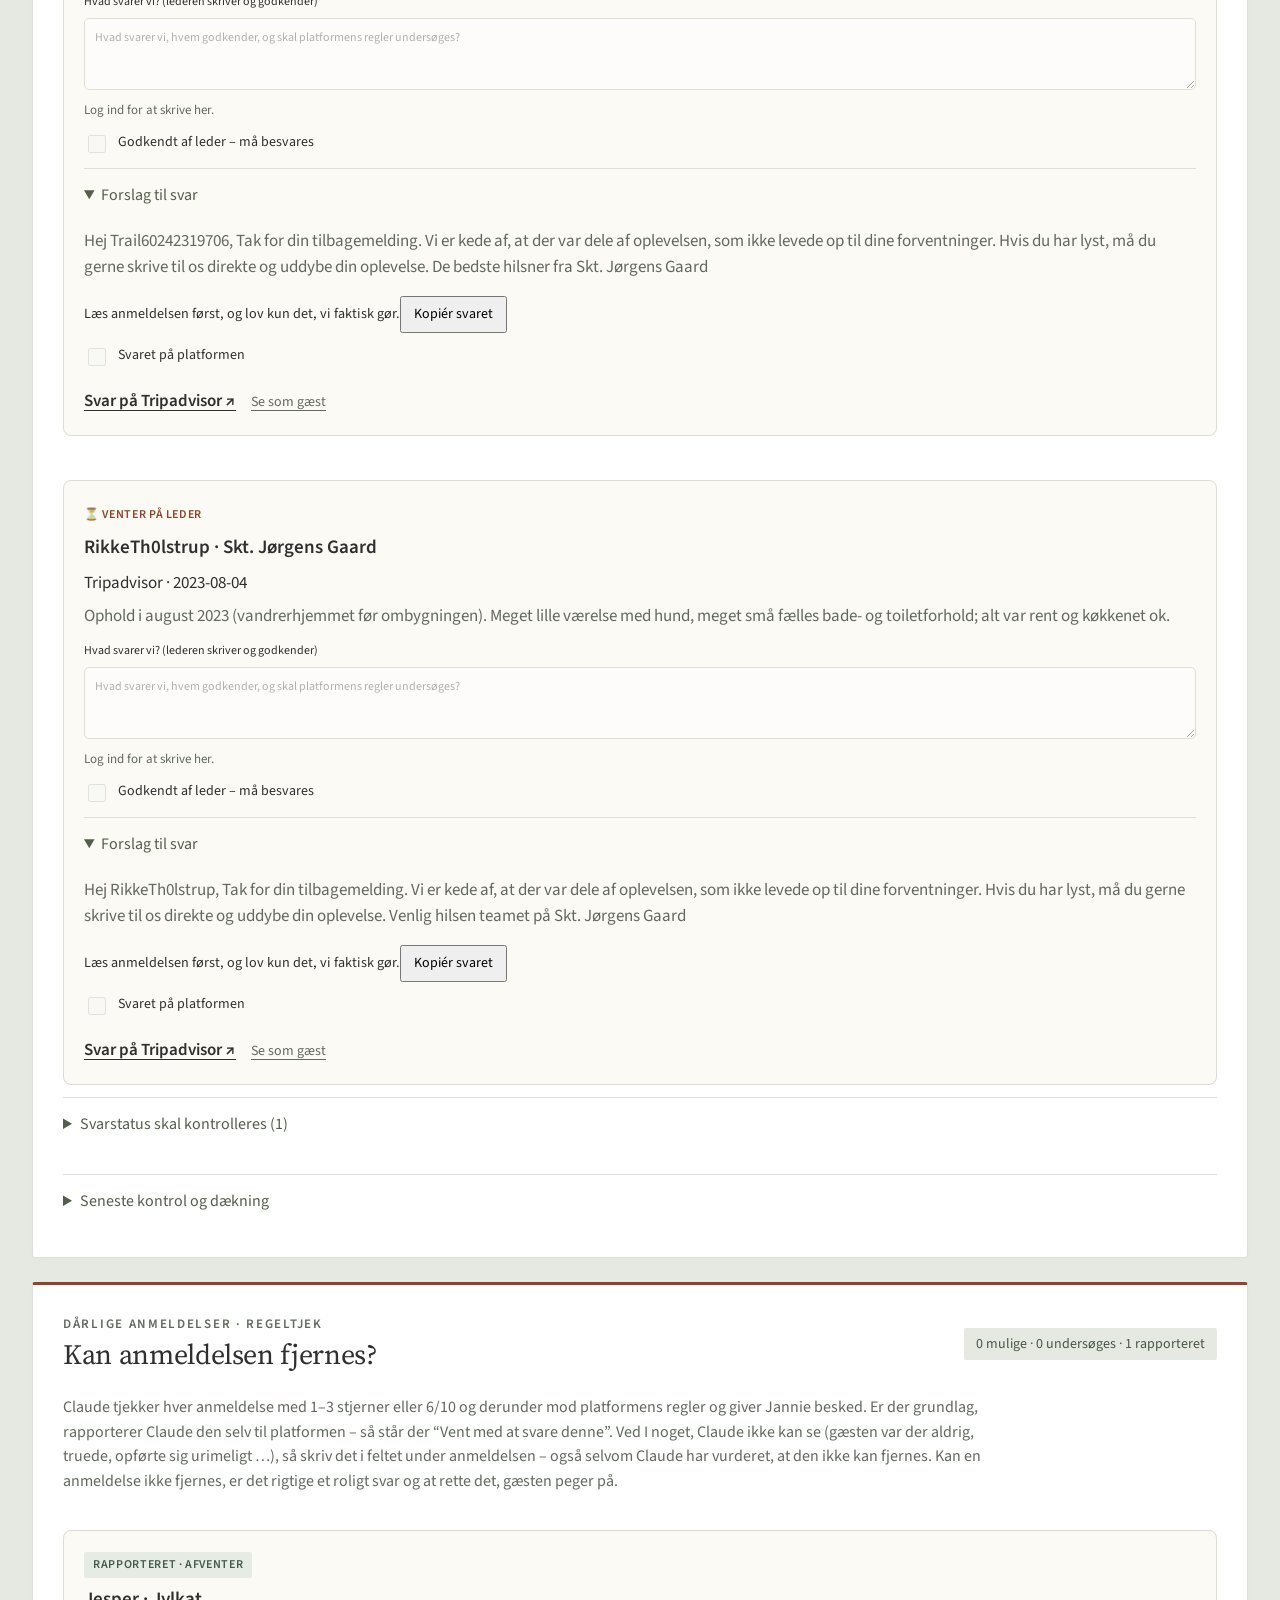
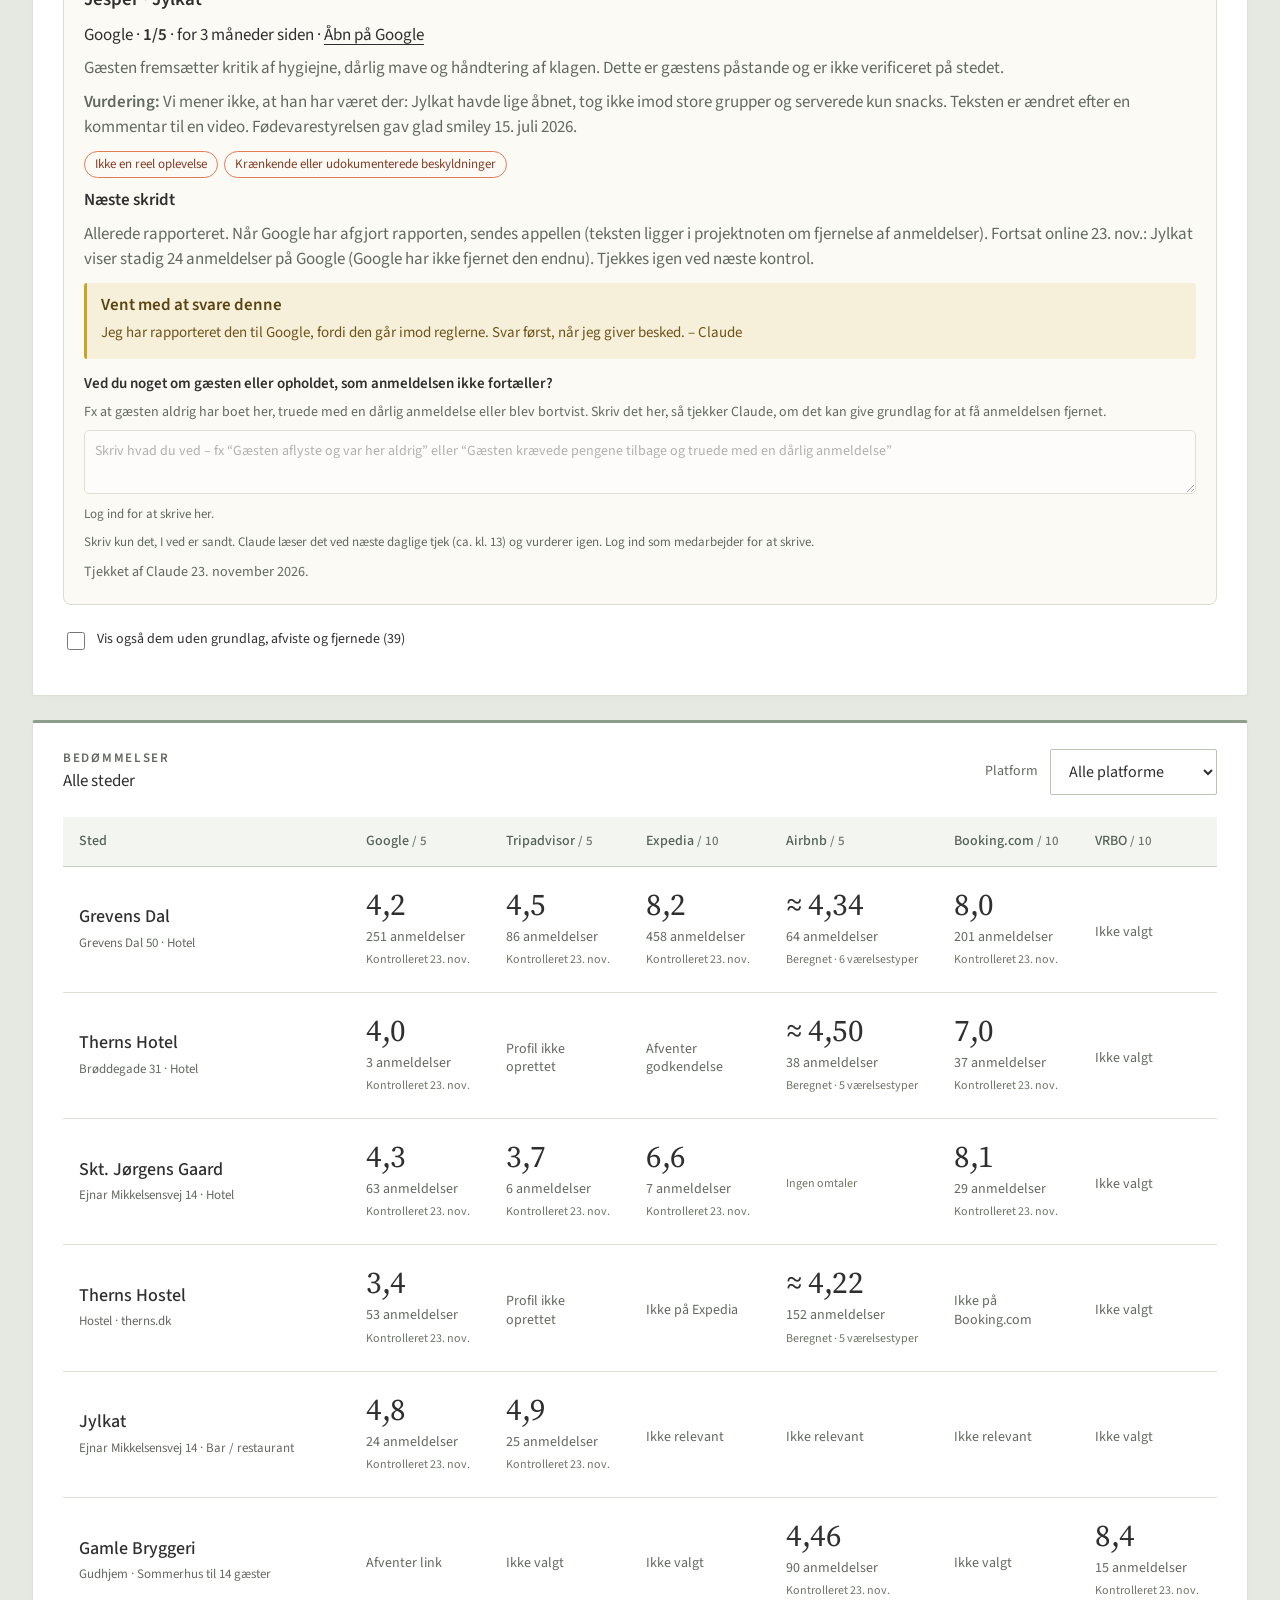
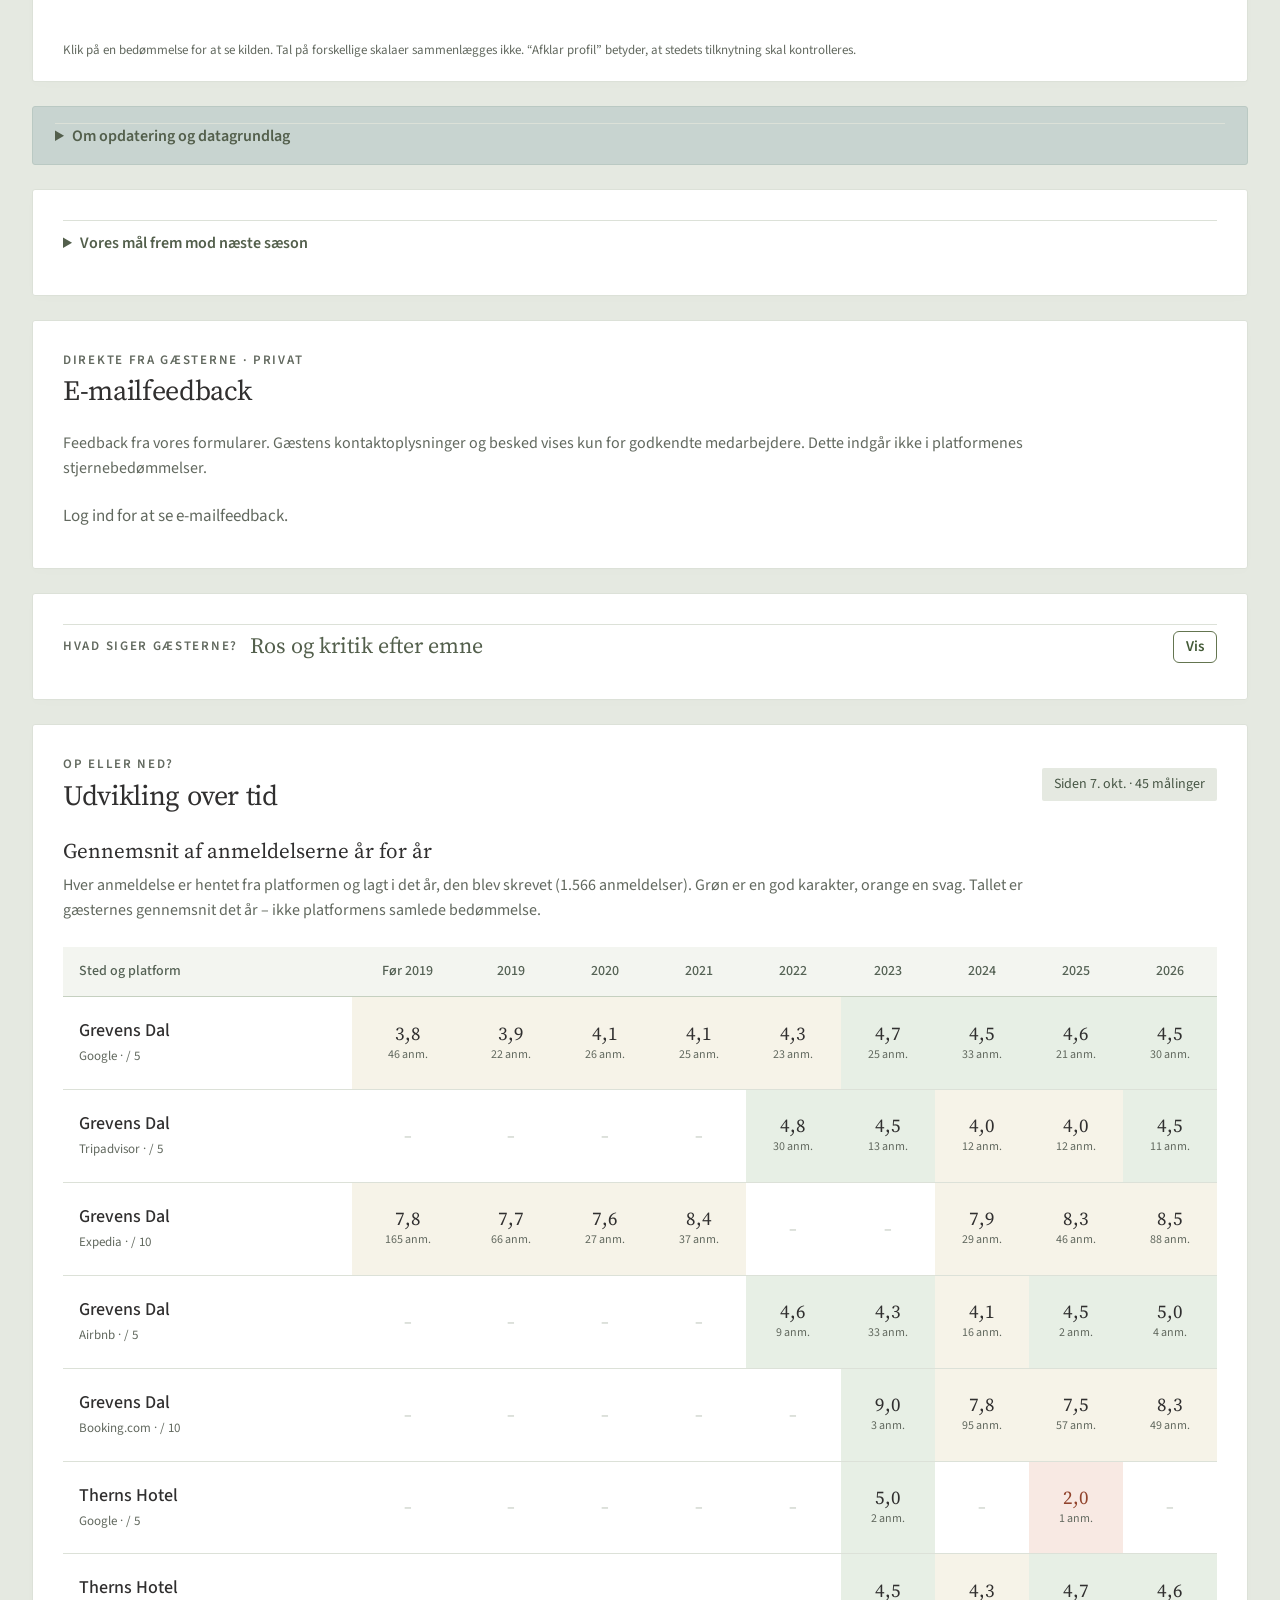
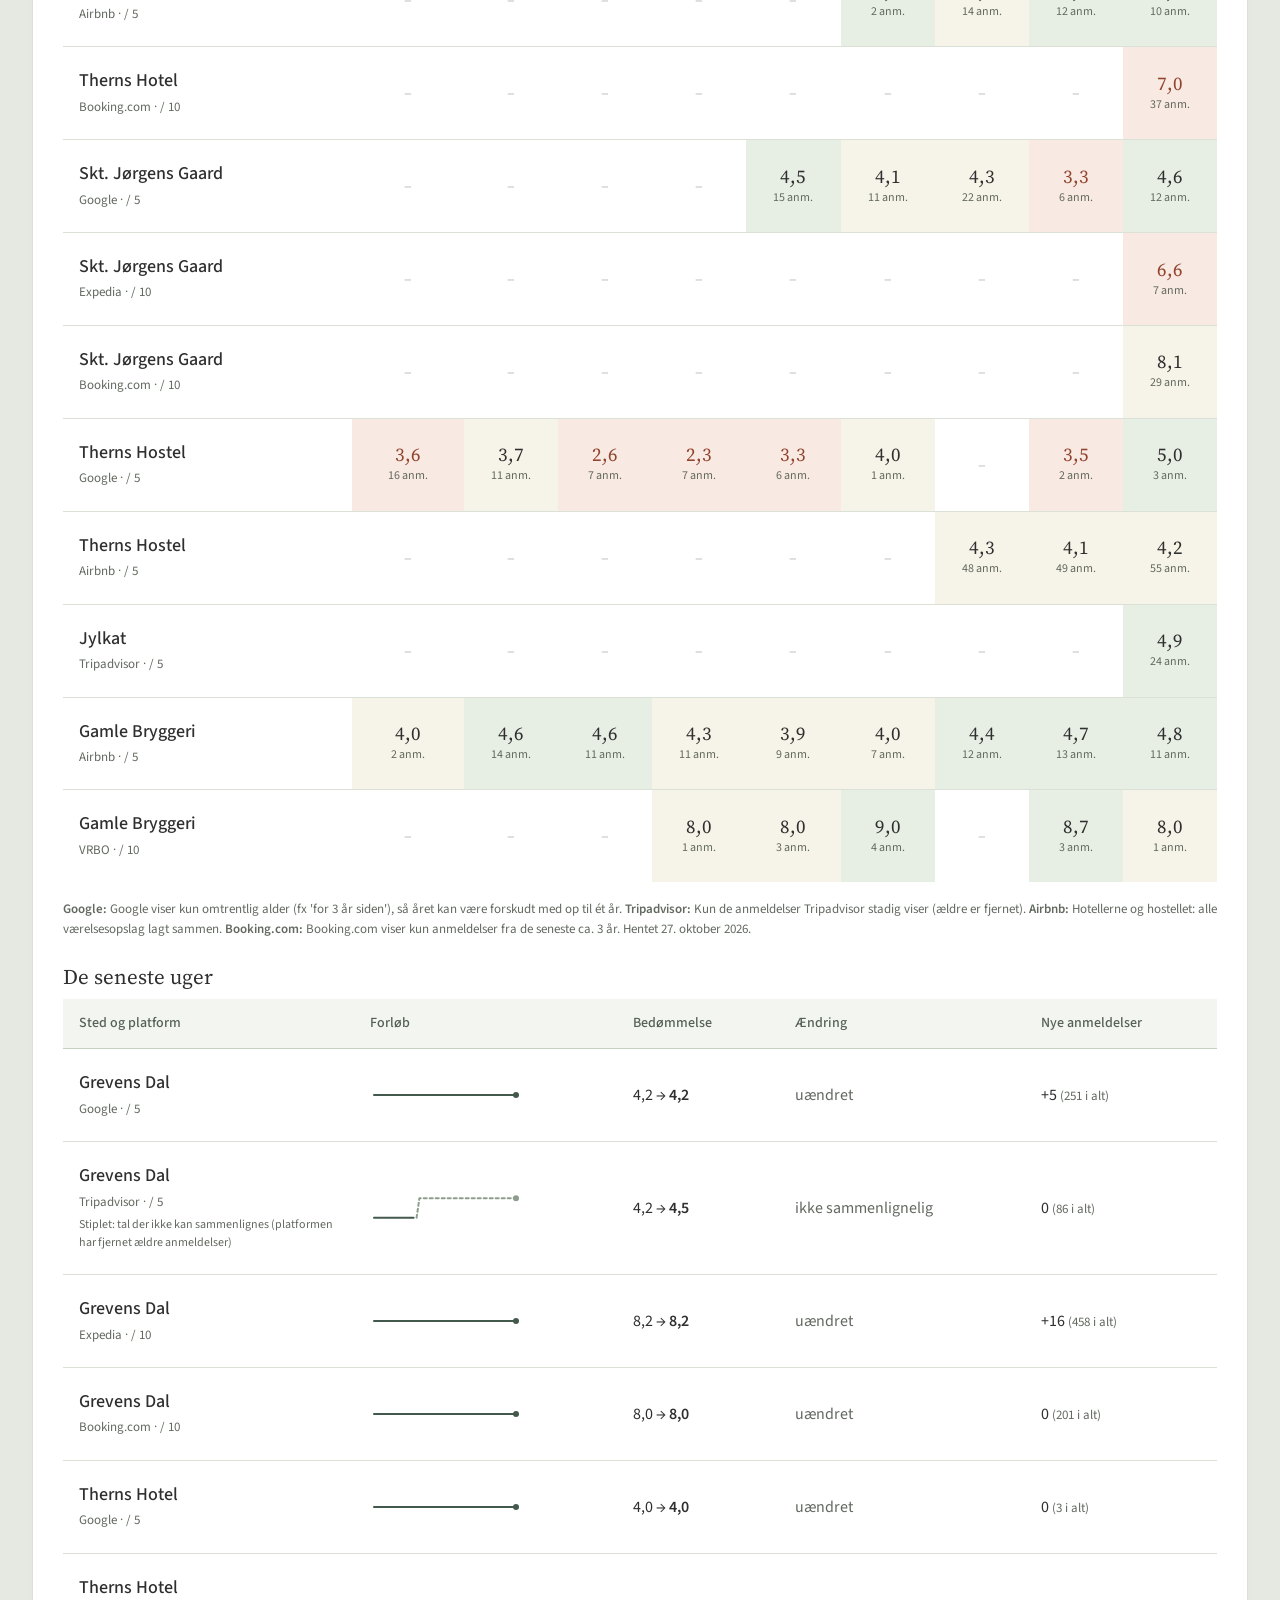
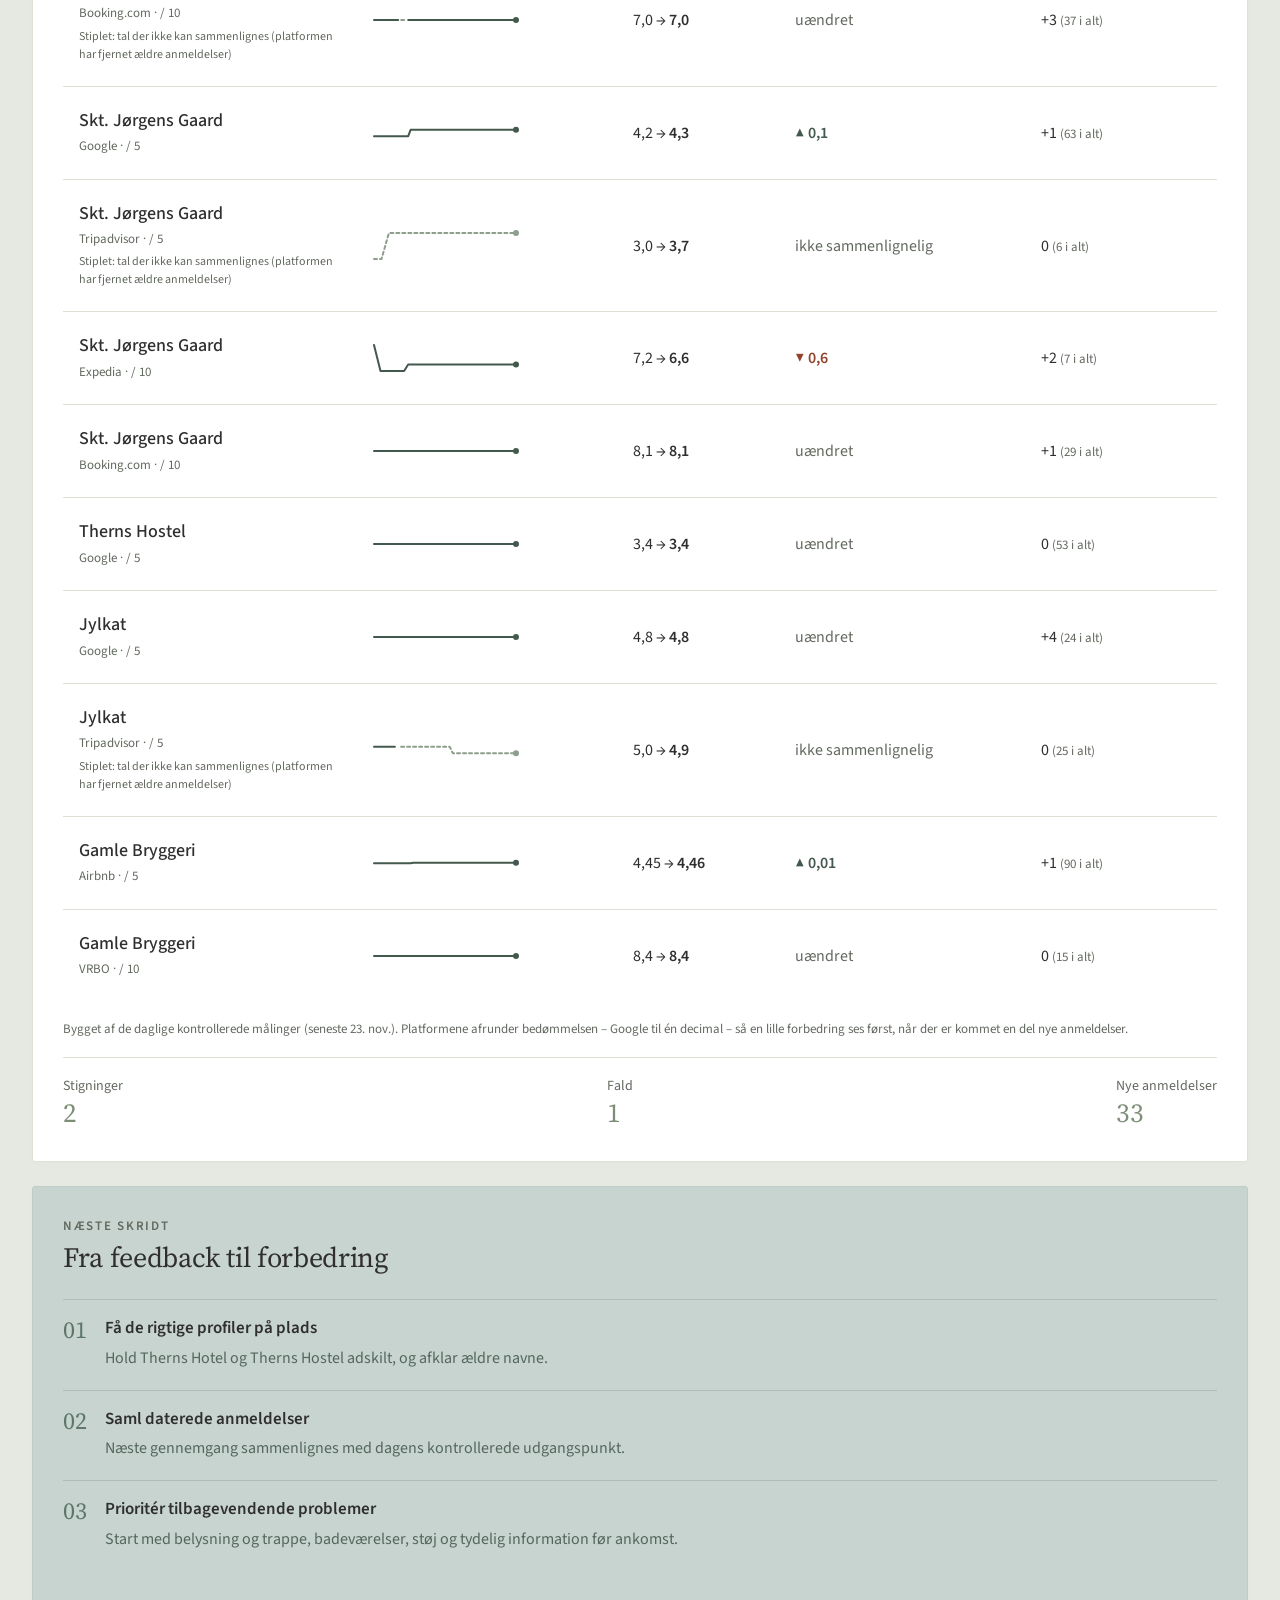
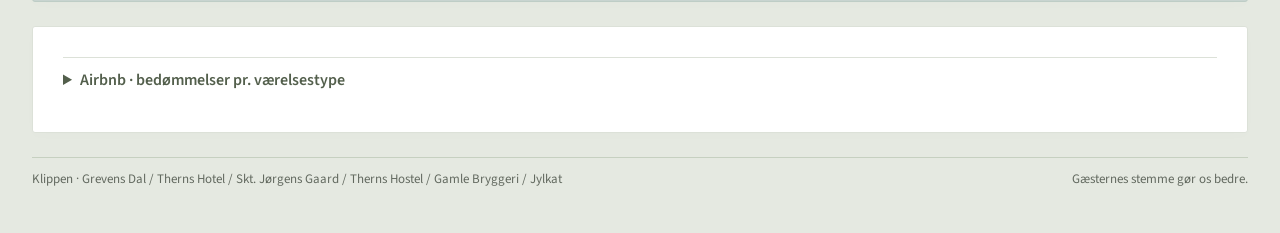
==== commit 2a67b879: "Opdater delkontrol 23. november 2026 (alle platforme kontrolleret; ingen nye anmeldelser) Co-Authore" ====
--- a/docs/index.html
+++ b/docs/index.html
@@ -1,9 +1,9 @@
 <!doctype html>
 <html lang="da"><head><meta charset="utf-8"><meta name="viewport" content="width=device-width,initial-scale=1"><title>Klippen · Gæsternes stemme</title><meta name="robots" content="noindex,nofollow,noarchive"><meta name="description" content="Fælles overblik over anmeldelser for Klippens tre hoteller, Therns Hostel, Gamle Bryggeri og Jylkat."><link rel="icon" type="image/png" href="assets/klippen-mark.png"><link rel="stylesheet" href="style.css?v=20261028"><script src="airbnb-map.js?v=20261014" defer></script><script src="app.js?v=20261014" defer></script><script src="night-report.js?v=20261028" defer></script><script src="removal-check.js?v=20261025c" defer></script><script src="history.js?v=20261027" defer></script><script src="trend.js?v=20261027c" defer></script><script src="staff.js?v=20261028" defer></script></head>
-<body><header><a class="brand" href="./" aria-label="Klippen · Gæsternes stemme"><img src="assets/klippen-logo.png" alt="Klippen Hotel" width="132" height="80"><span class="brand-copy">Gæsternes stemme<small>Hoteller, hostel, sommerhus &amp; Jylkat</small></span></a><span class="edition">Medarbejderoverblik <strong>Delkontrol 22. november</strong></span></header><main>
+<body><header><a class="brand" href="./" aria-label="Klippen · Gæsternes stemme"><img src="assets/klippen-logo.png" alt="Klippen Hotel" width="132" height="80"><span class="brand-copy">Gæsternes stemme<small>Hoteller, hostel, sommerhus &amp; Jylkat</small></span></a><span class="edition">Medarbejderoverblik <strong>Delkontrol 23. november</strong></span></header><main>
 <section class="panel" id="teamLogin" aria-label="Medarbejderlogin"></section>
 <section class="celebration" hidden id="celebration" aria-label="Gode nyheder"><span class="celebration-spark" aria-hidden="true">🎆 ✨ 🎉</span><div><div class="eyebrow">DET SKAL VI FEJRE · 8. OKTOBER 2026</div><h2>Mega godt gået, team!</h2><p><strong>Gamle Bryggeri er blevet Superhost på Airbnb!</strong> Jannie fortæller, at I har opfyldt kravene i perioden og løftet ratingen til 4,8. Tak for jeres arbejde med at give gæsterne en fantastisk oplevelse.</p><small>Nyhed oplyst af Jannie 8. oktober. Periodens rating er ikke bekræftet som opslagets samlede bedømmelse.</small></div></section>
-<div class="heading"><div><div class="eyebrow">ANMELDELSESOVERBLIK</div><h1>Gæsternes oplevelse af Klippen</h1><p>Bedømmelser, gæsternes feedback og det, vi skal følge op på.</p></div><span class="stamp">Seneste delkontrol<br><strong>22. november 2026</strong></span></div>
+<div class="heading"><div><div class="eyebrow">ANMELDELSESOVERBLIK</div><h1>Gæsternes oplevelse af Klippen</h1><p>Bedømmelser, gæsternes feedback og det, vi skal følge op på.</p></div><span class="stamp">Seneste delkontrol<br><strong>23. november 2026</strong></span></div>
 
 
 <nav class="places" aria-label="Vælg sted" id="places"></nav>
@@ -11,7 +11,7 @@
 <section class="panel" id="nightReport" aria-label="Seneste gennemgang"></section>
 <section class="panel" id="removalCheck" aria-label="Kan anmeldelsen fjernes?"></section>
 <section class="panel score-panel"><div class="section-heading"><div><div class="eyebrow">BEDØMMELSER</div><h 2 id="placeTitle">Alle steder</h2></div><label class="select-label">Platform<select id="platform"><option value="all">Alle platforme</option><option>Google</option><option>Tripadvisor</option><option>Expedia</option><option>Airbnb</option><option>Booking.com</option><option>VRBO</option></select></label></div><div class="table-wrap"><table><thead><tr><th>Sted</th><th>Google <small>/ 5</small></th><th>Tripadvisor <small>/ 5</small></th><th>Expedia <small>/ 10</small></th><th>Airbnb <small>/ 5</small></th><th>Booking.com <small>/ 10</small></th><th>VRBO <small>/ 10</small></th></tr></thead><tbody id="scores"></tbody></table></div><p class="footnote">Klik på en bedømmelse for at se kilden. Tal på forskellige skalaer sammenlægges ikke. “Afklar profil” betyder, at stedets tilknytning skal kontrolleres.</p></section>
-<details class="notice"><summary>Om opdatering og datagrundlag</summary><span class="notice-icon">i</span><div><strong>Første kontrollerede udgangspunkt</strong><p>Udgangspunktet er fra 7. oktober. Seneste delkontrol: 22. november. Alle platforme er kontrolleret: ingen nye anmeldelser, og tallene er uændrede. Booking.com er kontrolleret på de offentlige sider (ekstranettet er logget ud), Expedia også i Partner Central; Jørgen (Therns, 6 af 10) venter fortsat på personalets svar. Jesper-anmeldelsen på Jylkats Google-profil er fortsat online (rapporten afventer Google). Skt. Jørgens Gaard på Google: den gamle, lukkede profil viser 63 anmeldelser – sagen hos Google er åben. Manglende profiler, sprog og historik er fortsat ikke dækket.</p></div></details>
+<details class="notice"><summary>Om opdatering og datagrundlag</summary><span class="notice-icon">i</span><div><strong>Første kontrollerede udgangspunkt</strong><p>Udgangspunktet er fra 7. oktober. Seneste delkontrol: 23. november. Alle platforme er kontrolleret: ingen nye anmeldelser, og tallene er uændrede. Booking.com er kontrolleret på de offentlige sider (ekstranettet er logget ud), Expedia også i Partner Central; Jørgen (Therns, 6 af 10) venter fortsat på personalets svar. Jesper-anmeldelsen på Jylkats Google-profil er fortsat online (rapporten afventer Google). Skt. Jørgens Gaard på Google: den gamle, lukkede profil viser 63 anmeldelser – sagen hos Google er åben. Manglende profiler, sprog og historik er fortsat ikke dækket.</p></div></details>
 <details class="panel" id="reviewGoals"><summary>Vores mål frem mod næste sæson</summary><div class="section-heading"><div><div class="eyebrow">VORES MÅL</div><h2>En bedre gæsteoplevelse frem mod næste sæson</h2></div><span class="tag">Senest 1. oktober 2027</span></div><p class="section-intro">Lavsæsonen bruges til forbedringer. Vi vurderer resultatet efter sommeren 2027. Udgangspunktet er de kontrollerede bedømmelser fra 7. oktober 2026.</p><div class="table-wrap" id="goalsTable"><table><thead><tr><th>Sted</th><th>Platform</th><th>Senest målt</th><th>Mål</th><th>Afstand til målet</th></tr></thead><tbody id="goalRows"></tbody></table></div><p class="empty-text" id="goalsEmpty" hidden>Der er endnu ikke aftalt et bedømmelsesmål for dette valg.</p><div class="suggestion"><strong>Det gør vi undervejs</strong><p>Inden 21. oktober: gennemgå svarrestancen og fordel ansvaret. Svar på ny kritik inden 48 timer. Therns' badeværelser er under forbedring; arbejdet, billeder og beskrivelser skal være på plads før højsæsonen 2027.</p><p>Følg de næste 10–20 anmeldelser særskilt for hvert sted og hver platform. Se især efter, om kritikken af badeværelser aftager. Jylkat skal fastholde mindst 4,8 på Google, mens antallet af anmeldelser vokser.</p></div></details>
 <details class="panel fold" id="topicsFold"><summary><span class="eyebrow">HVAD SIGER GÆSTERNE?</span><strong>Ros og kritik efter emne</strong><span class="fold-hint">Vis</span></summary><section id="reviewTopics" aria-label="Ros og kritik efter emne"></section></details>
 <div class="trend-stack"><section class="panel history" id="trendPanel" aria-label="Udvikling over tid"></section><aside class="panel next"><div class="eyebrow">NÆSTE SKRIDT</div><h2>Fra feedback til forbedring</h2><ol><li><span>01</span><div><strong>Få de rigtige profiler på plads</strong><p>Hold Therns Hotel og Therns Hostel adskilt, og afklar ældre navne.</p></div></li><li><span>02</span><div><strong>Saml daterede anmeldelser</strong><p>Næste gennemgang sammenlignes med dagens kontrollerede udgangspunkt.</p></div></li><li><span>03</span><div><strong>Prioritér tilbagevendende problemer</strong><p>Start med belysning og trappe, badeværelser, støj og tydelig information før ankomst.</p></div></li></ol></aside></div>
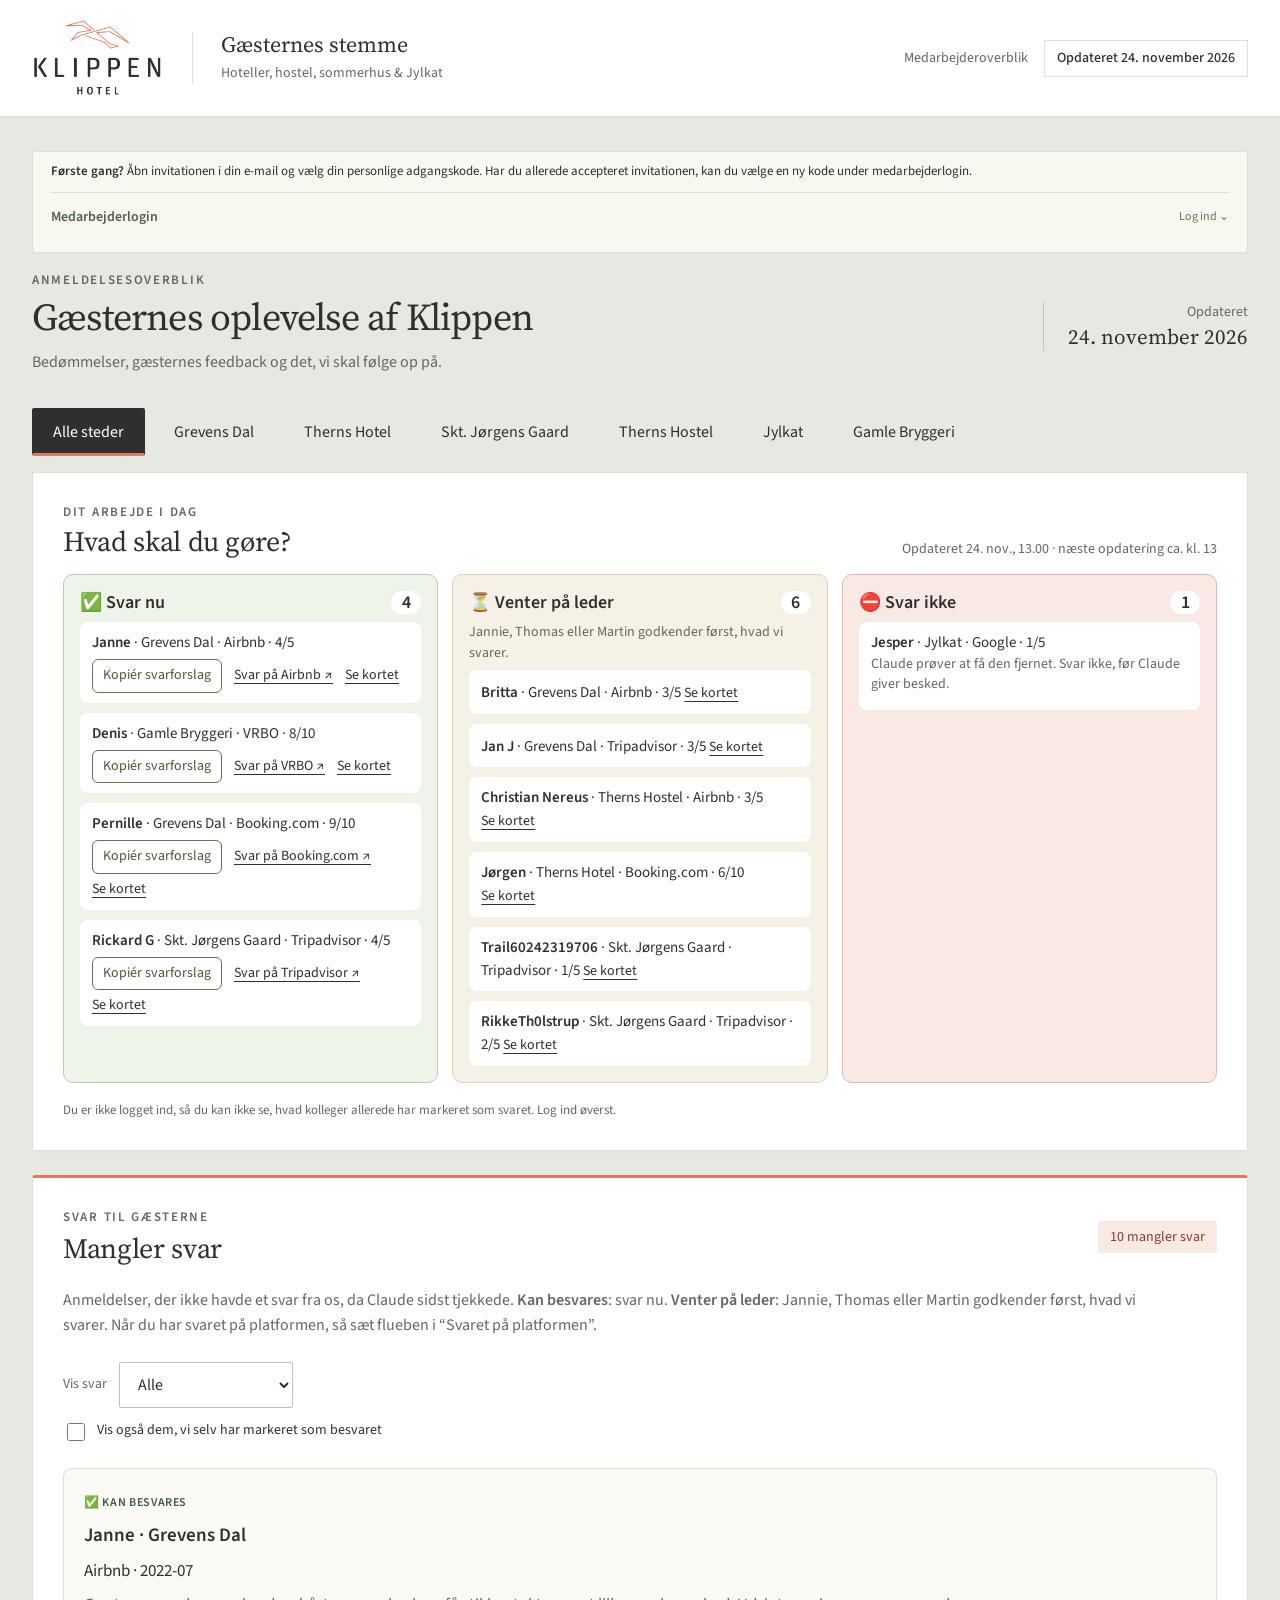
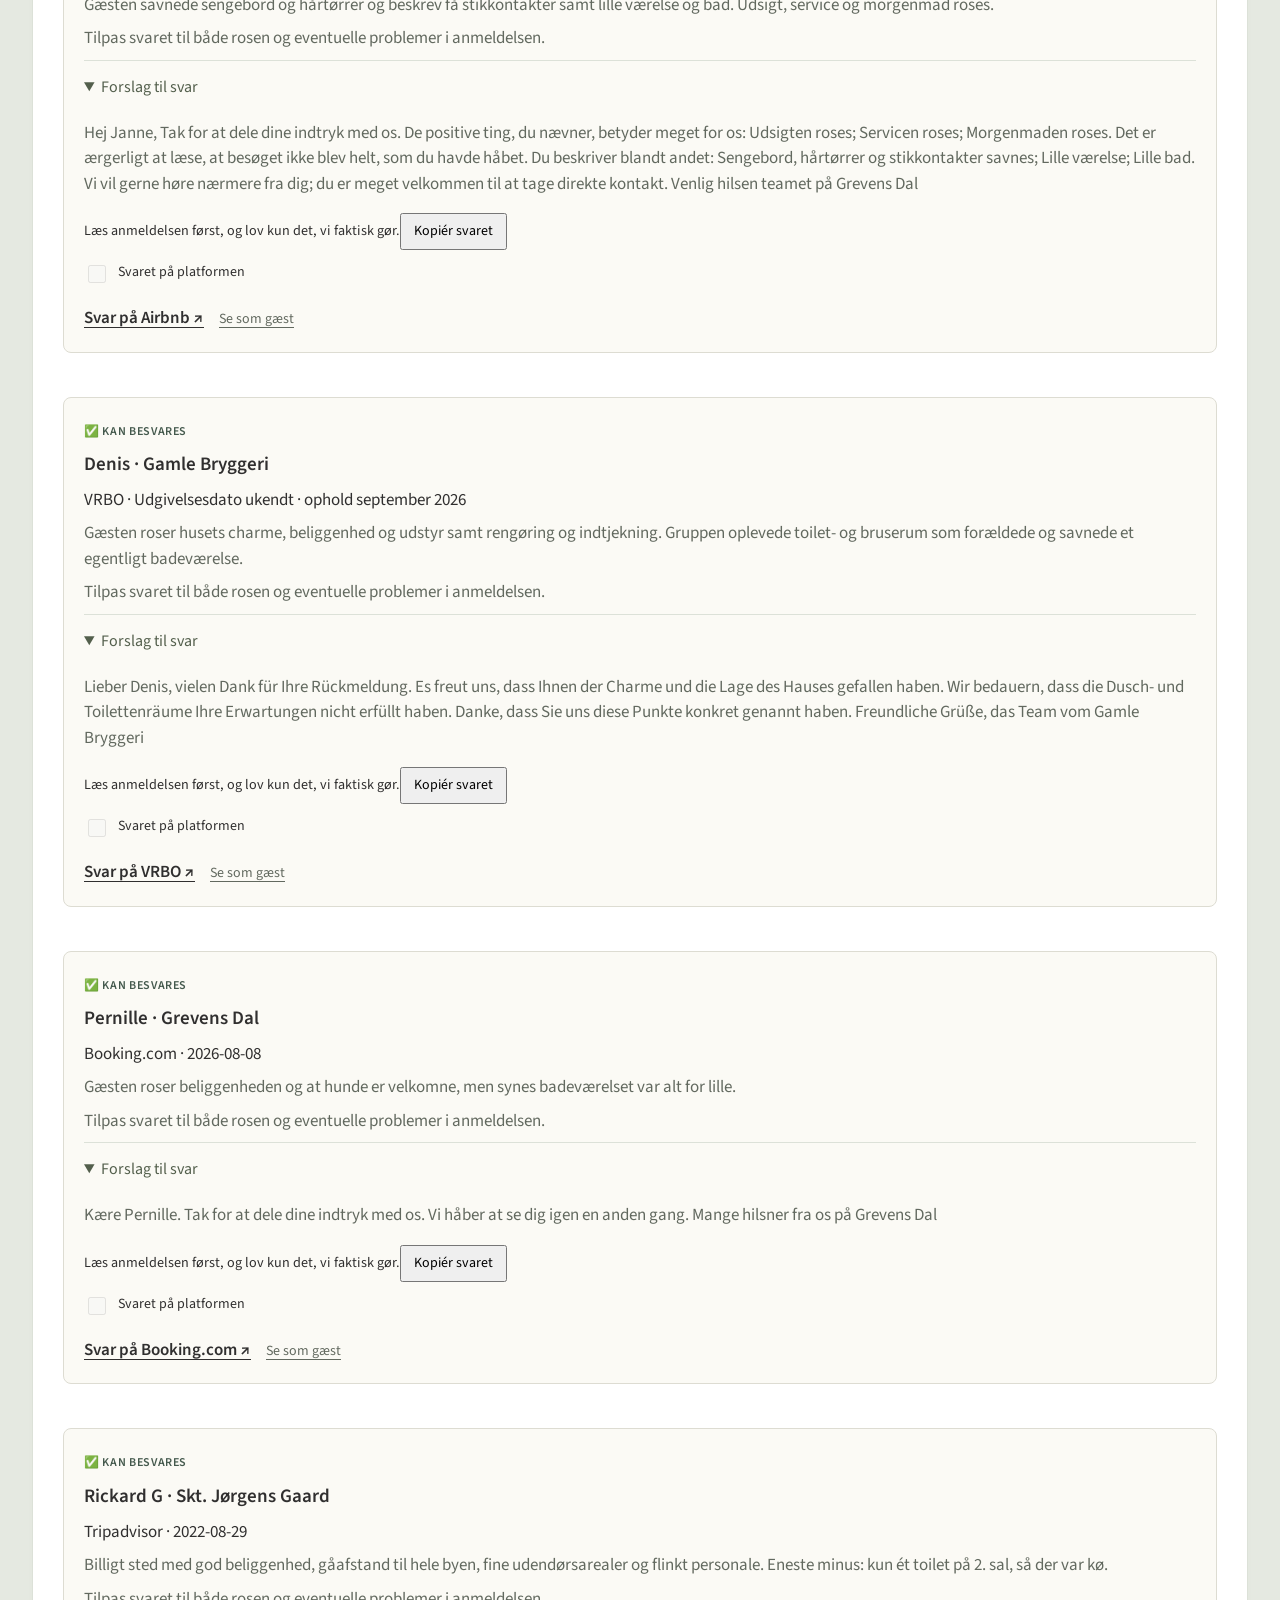
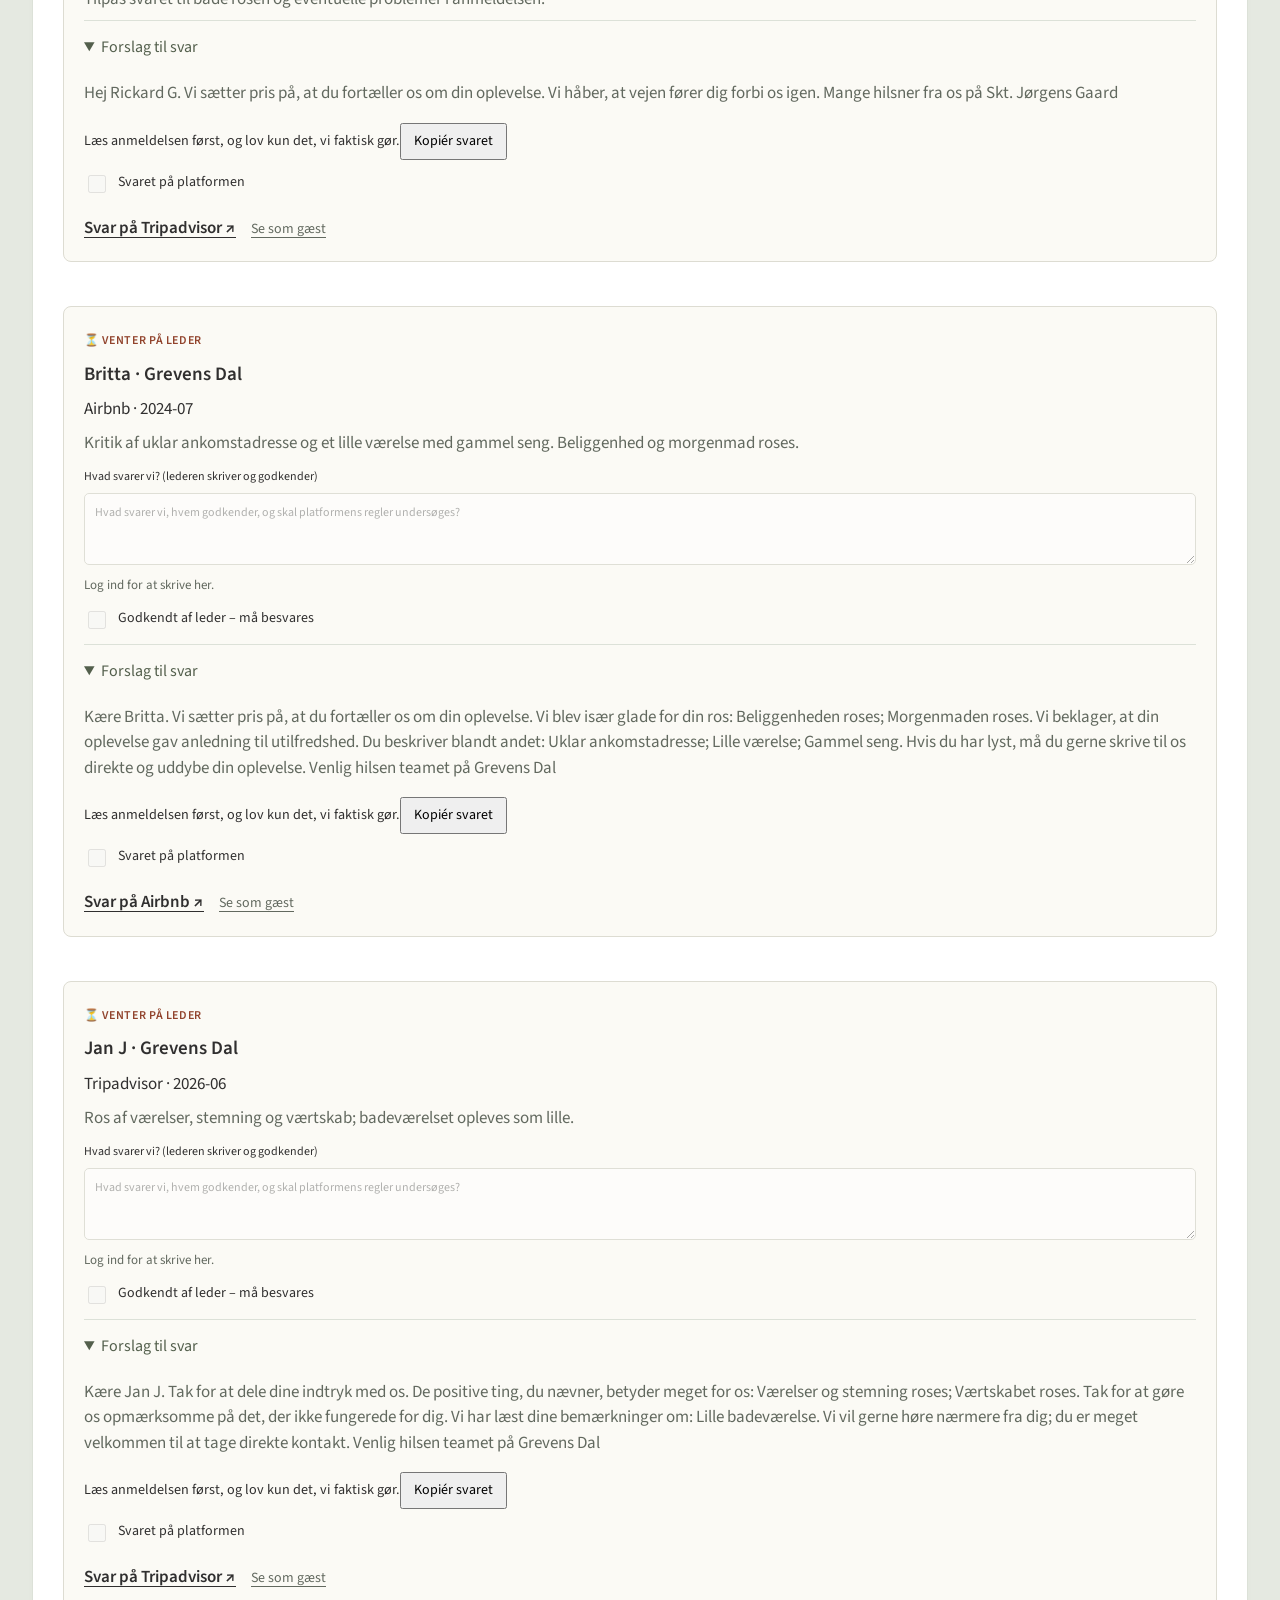
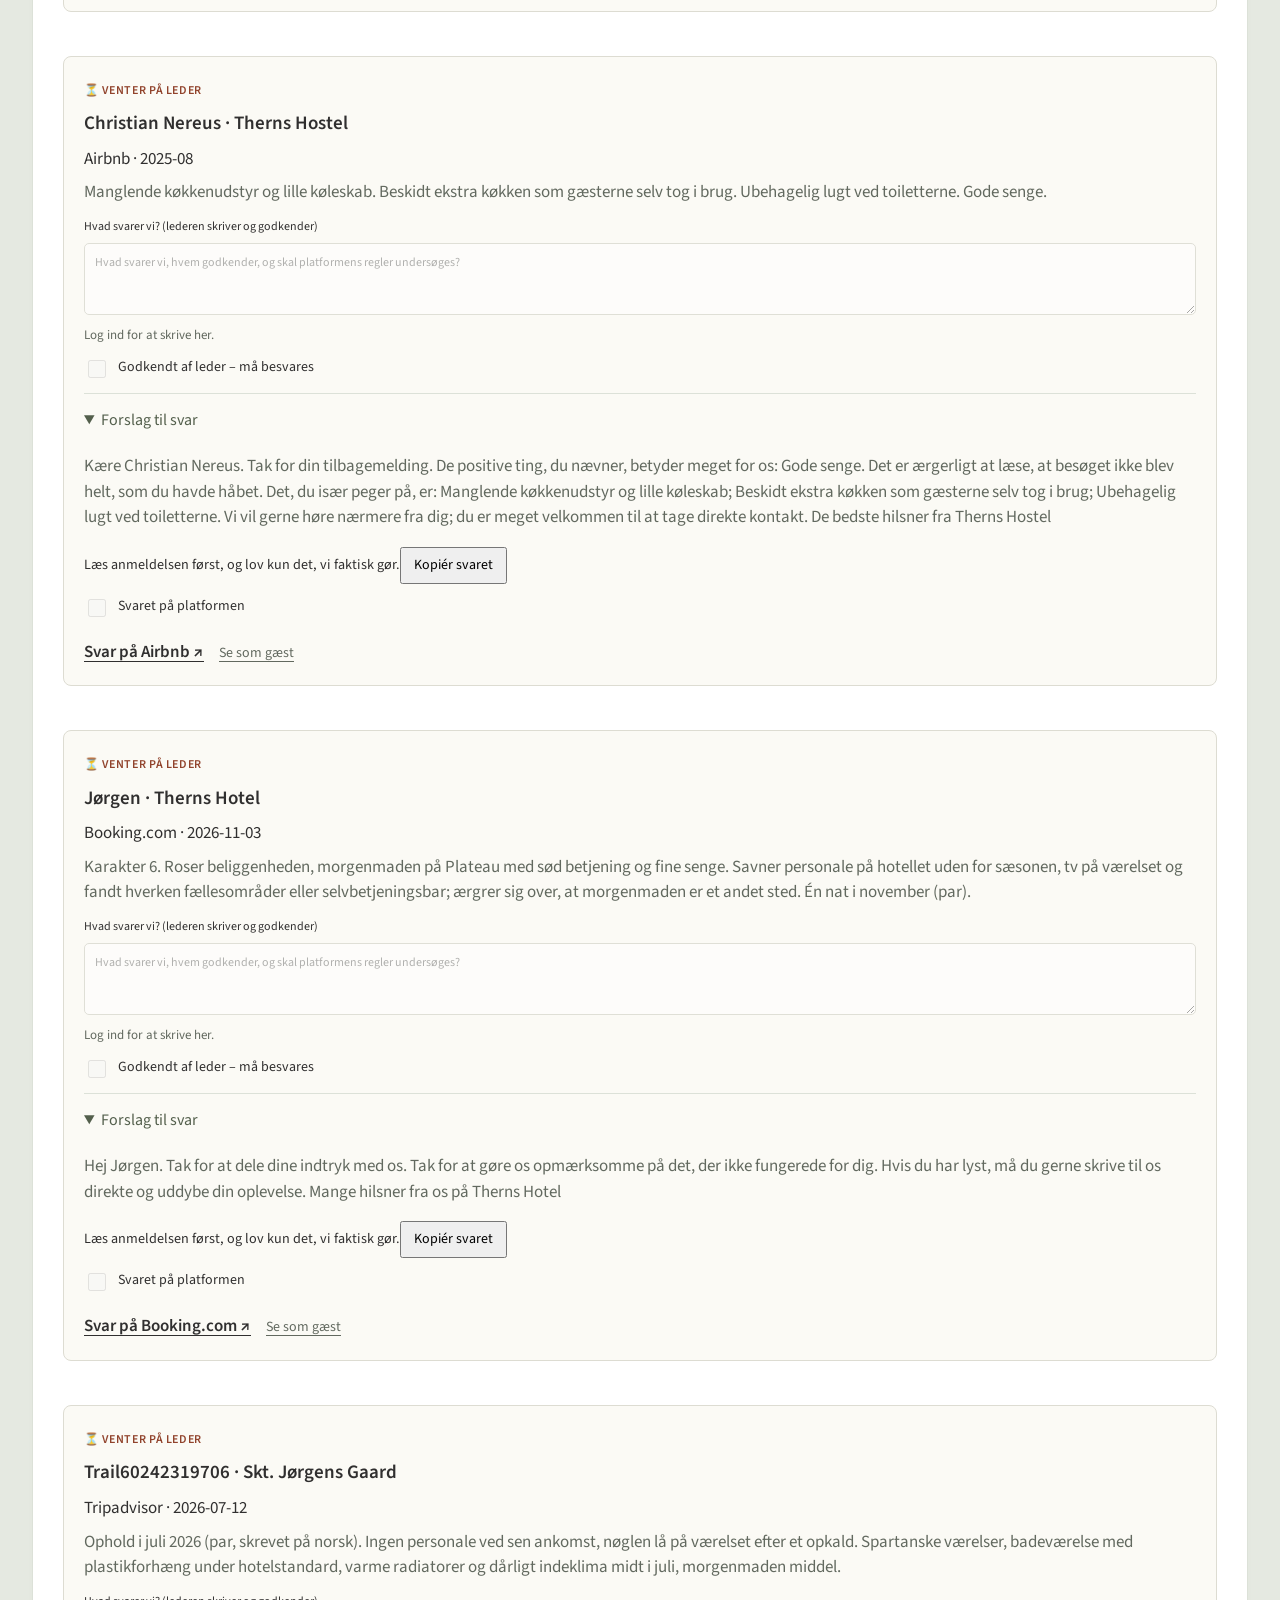
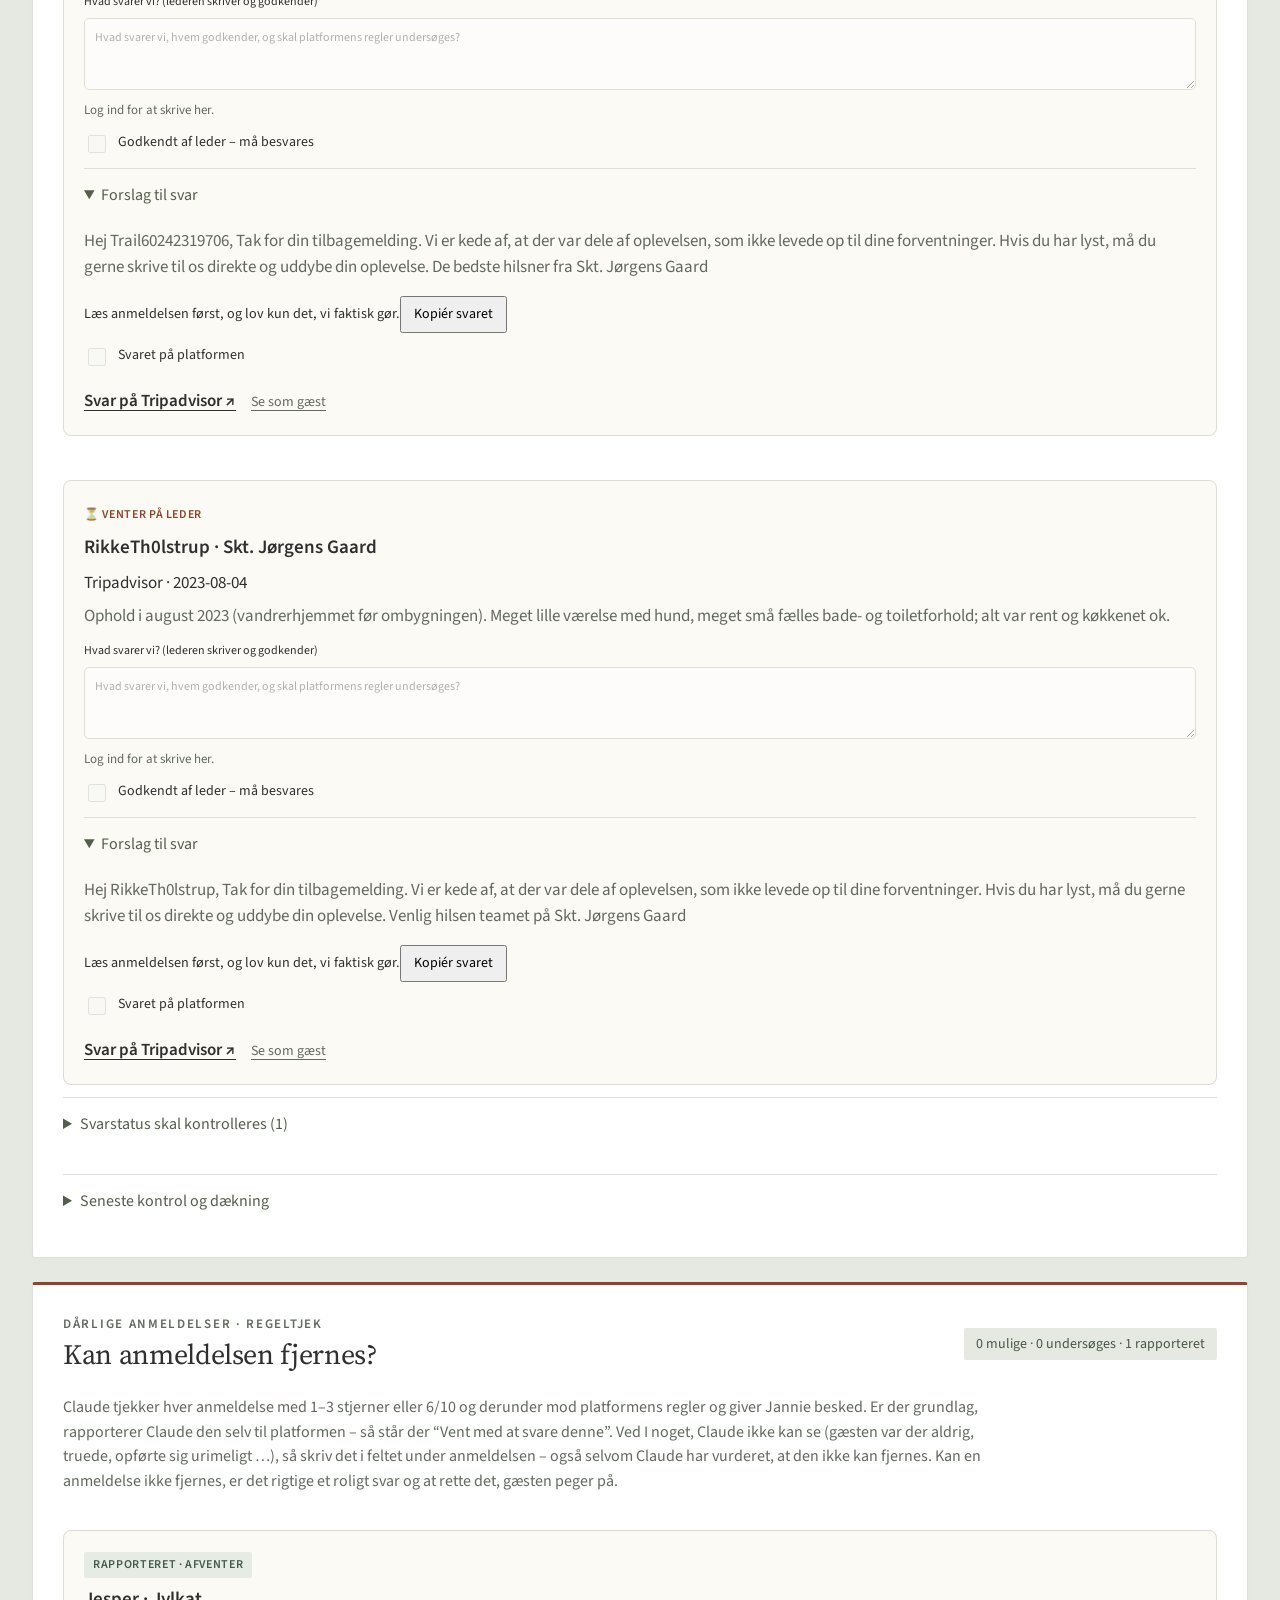
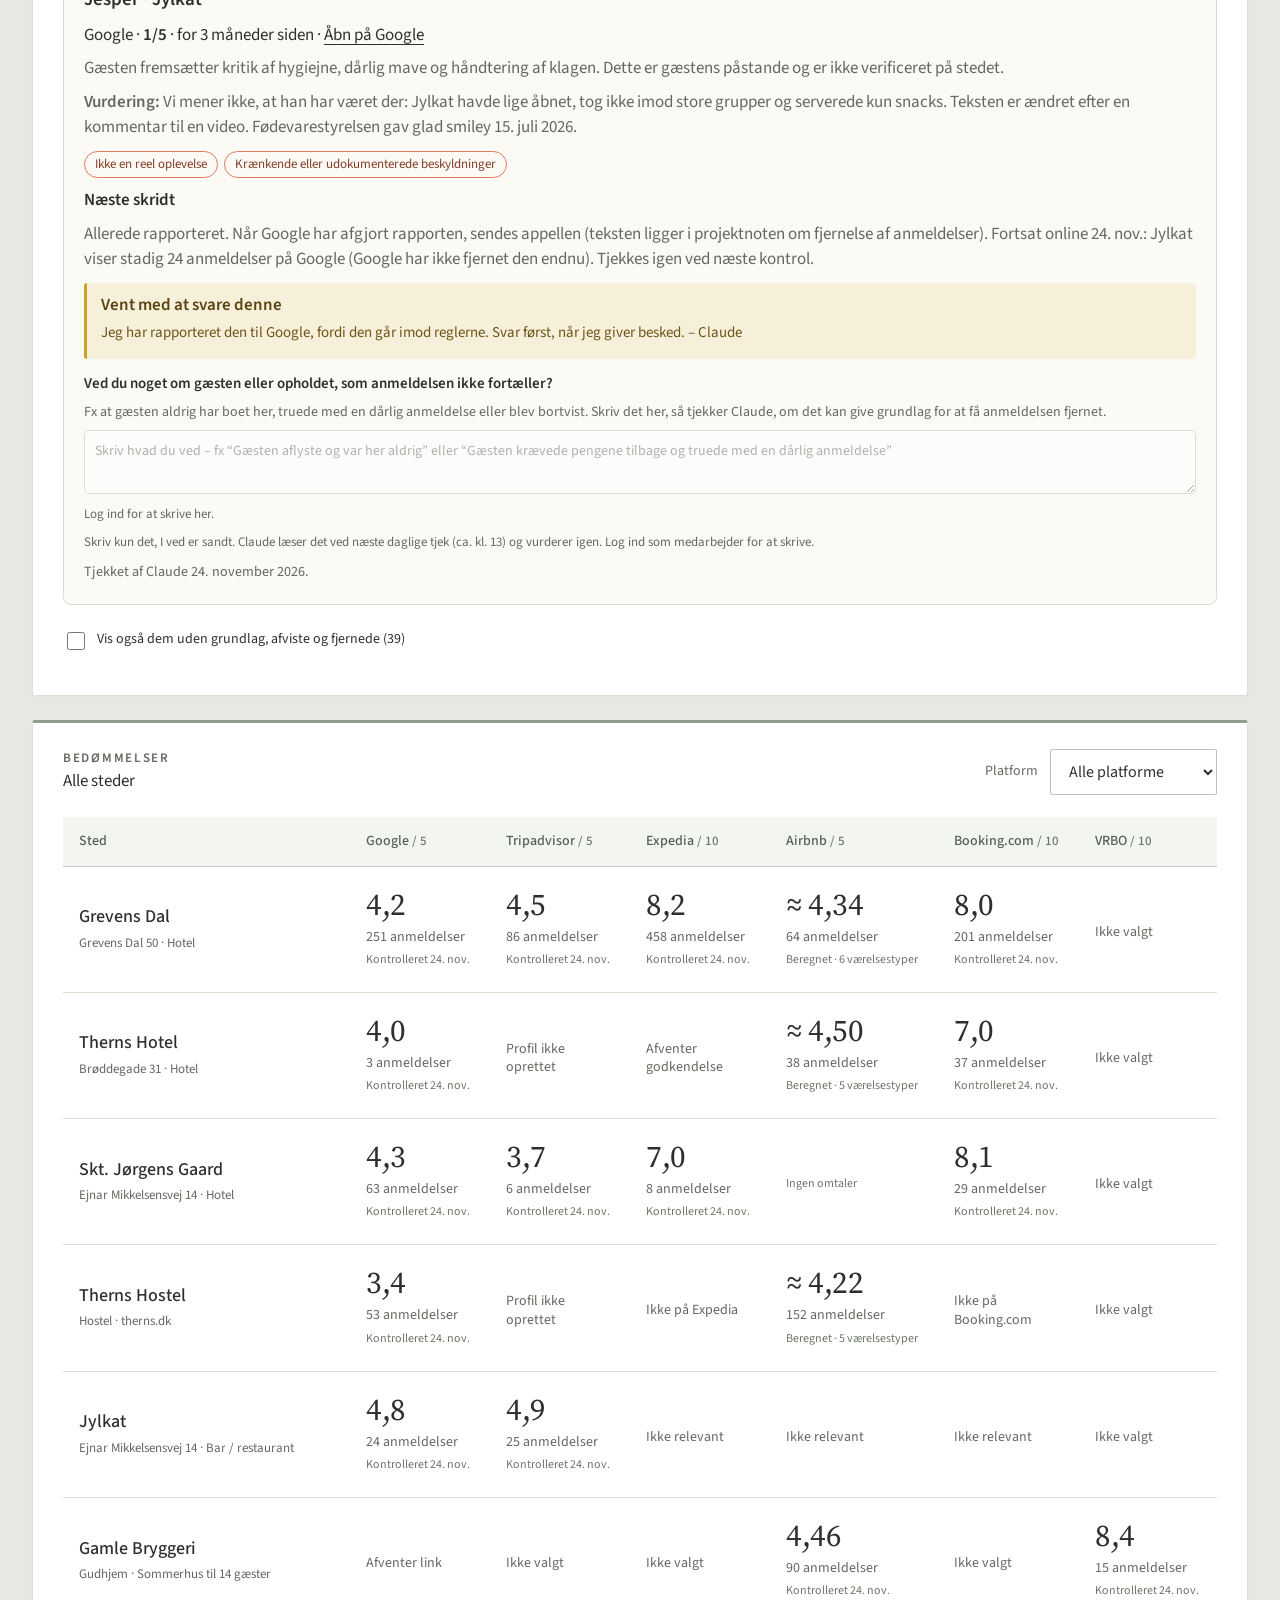
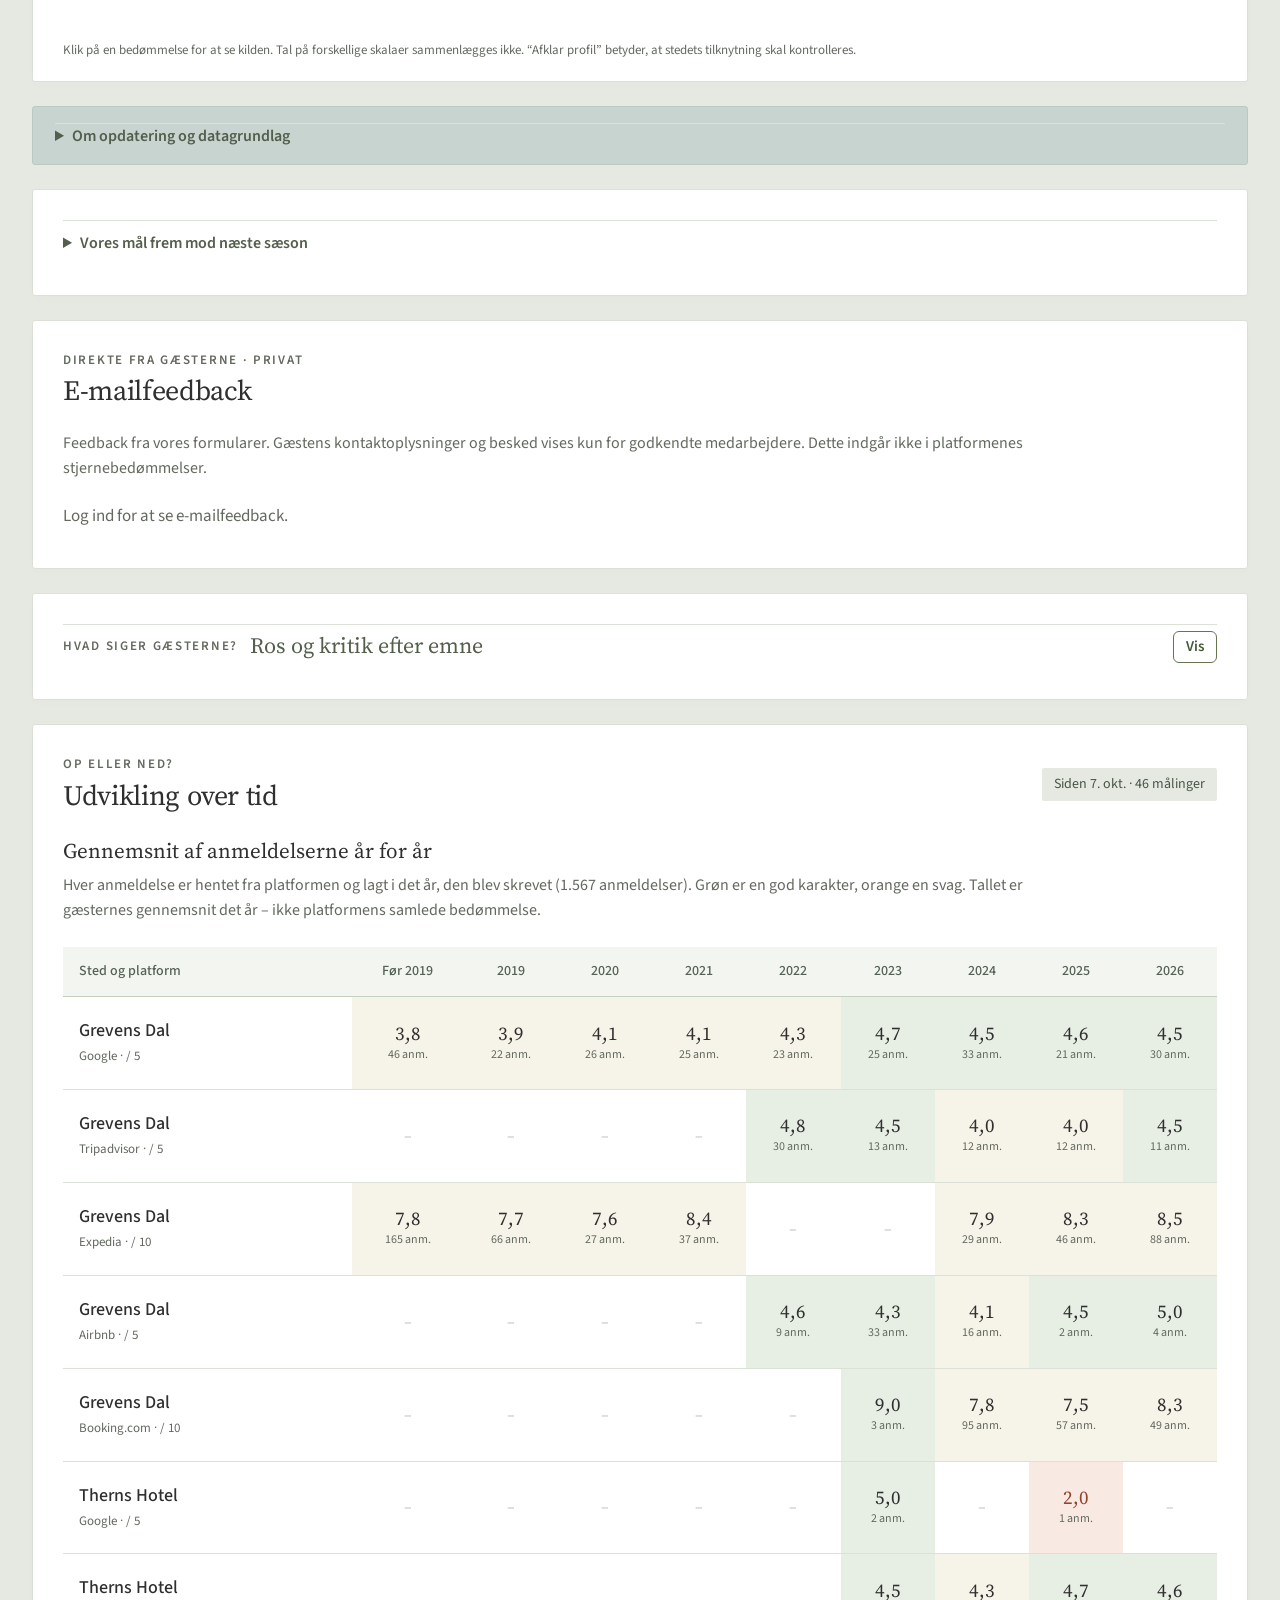
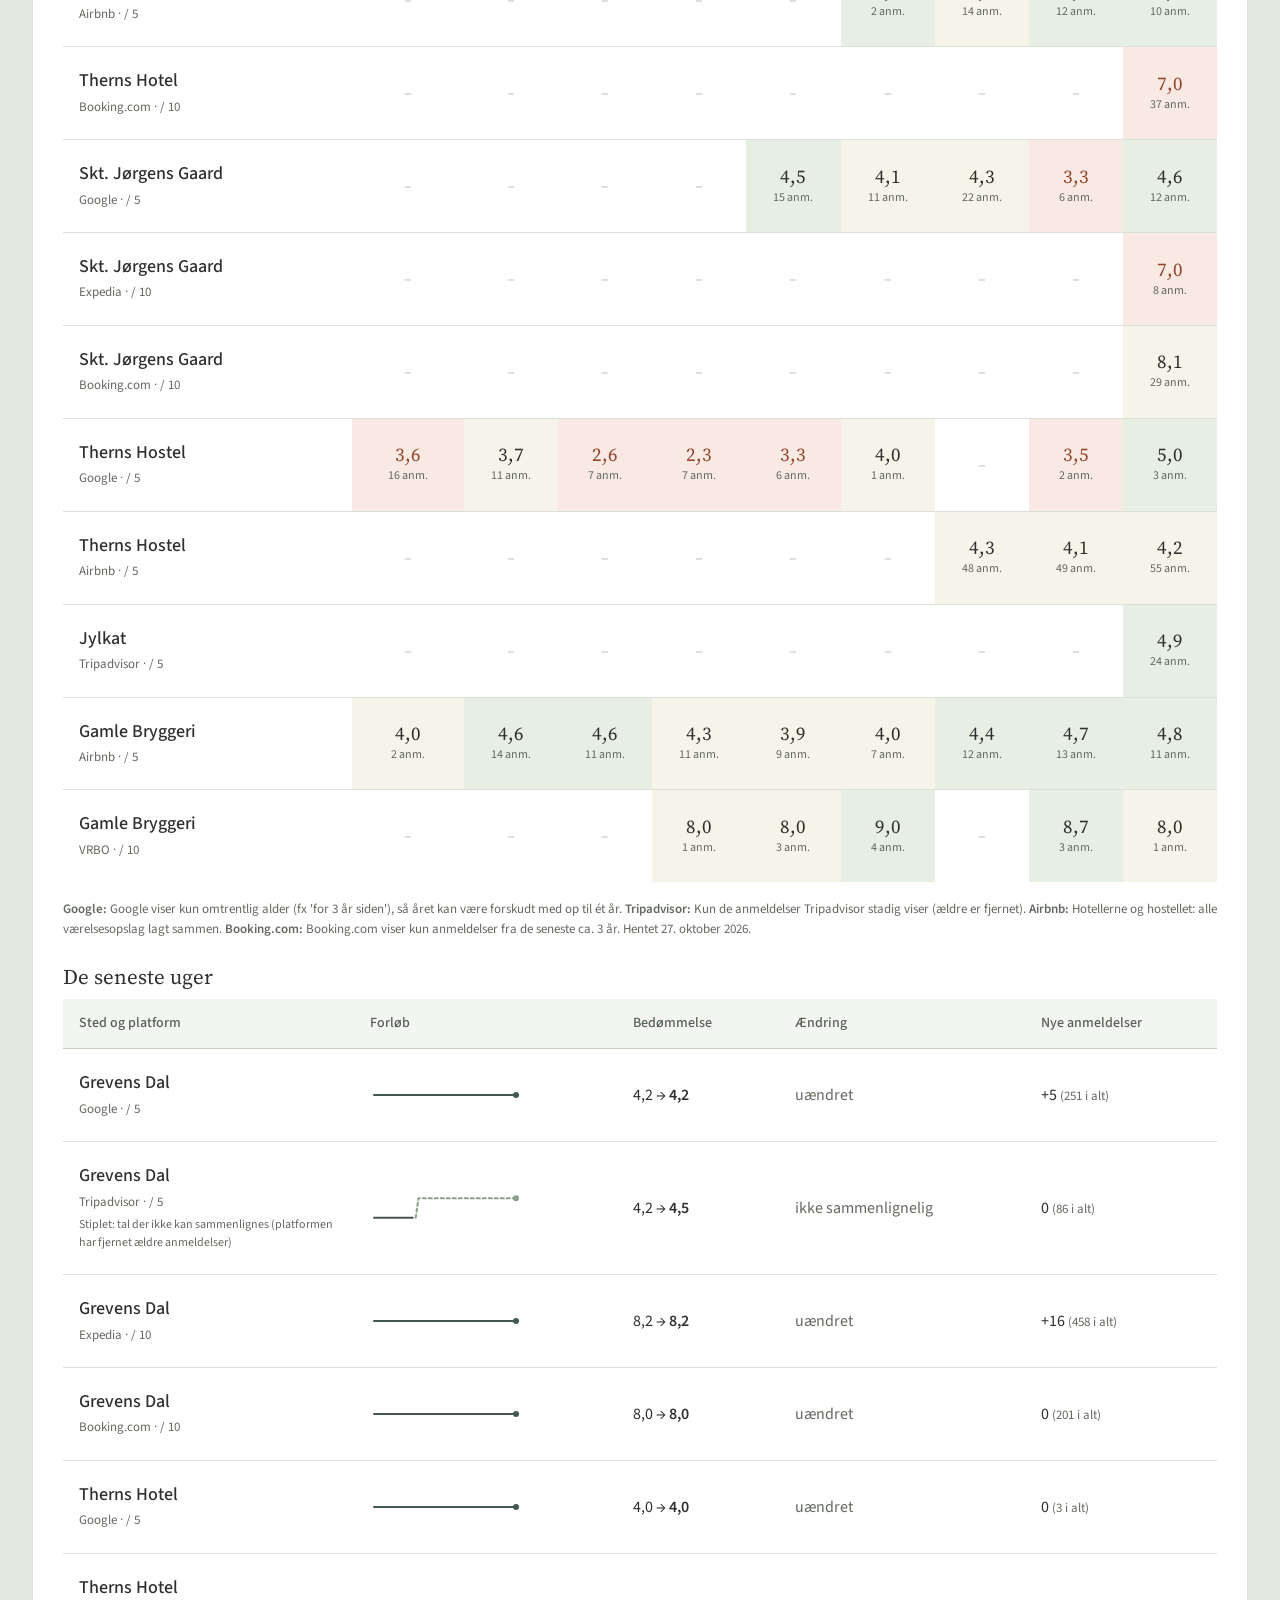
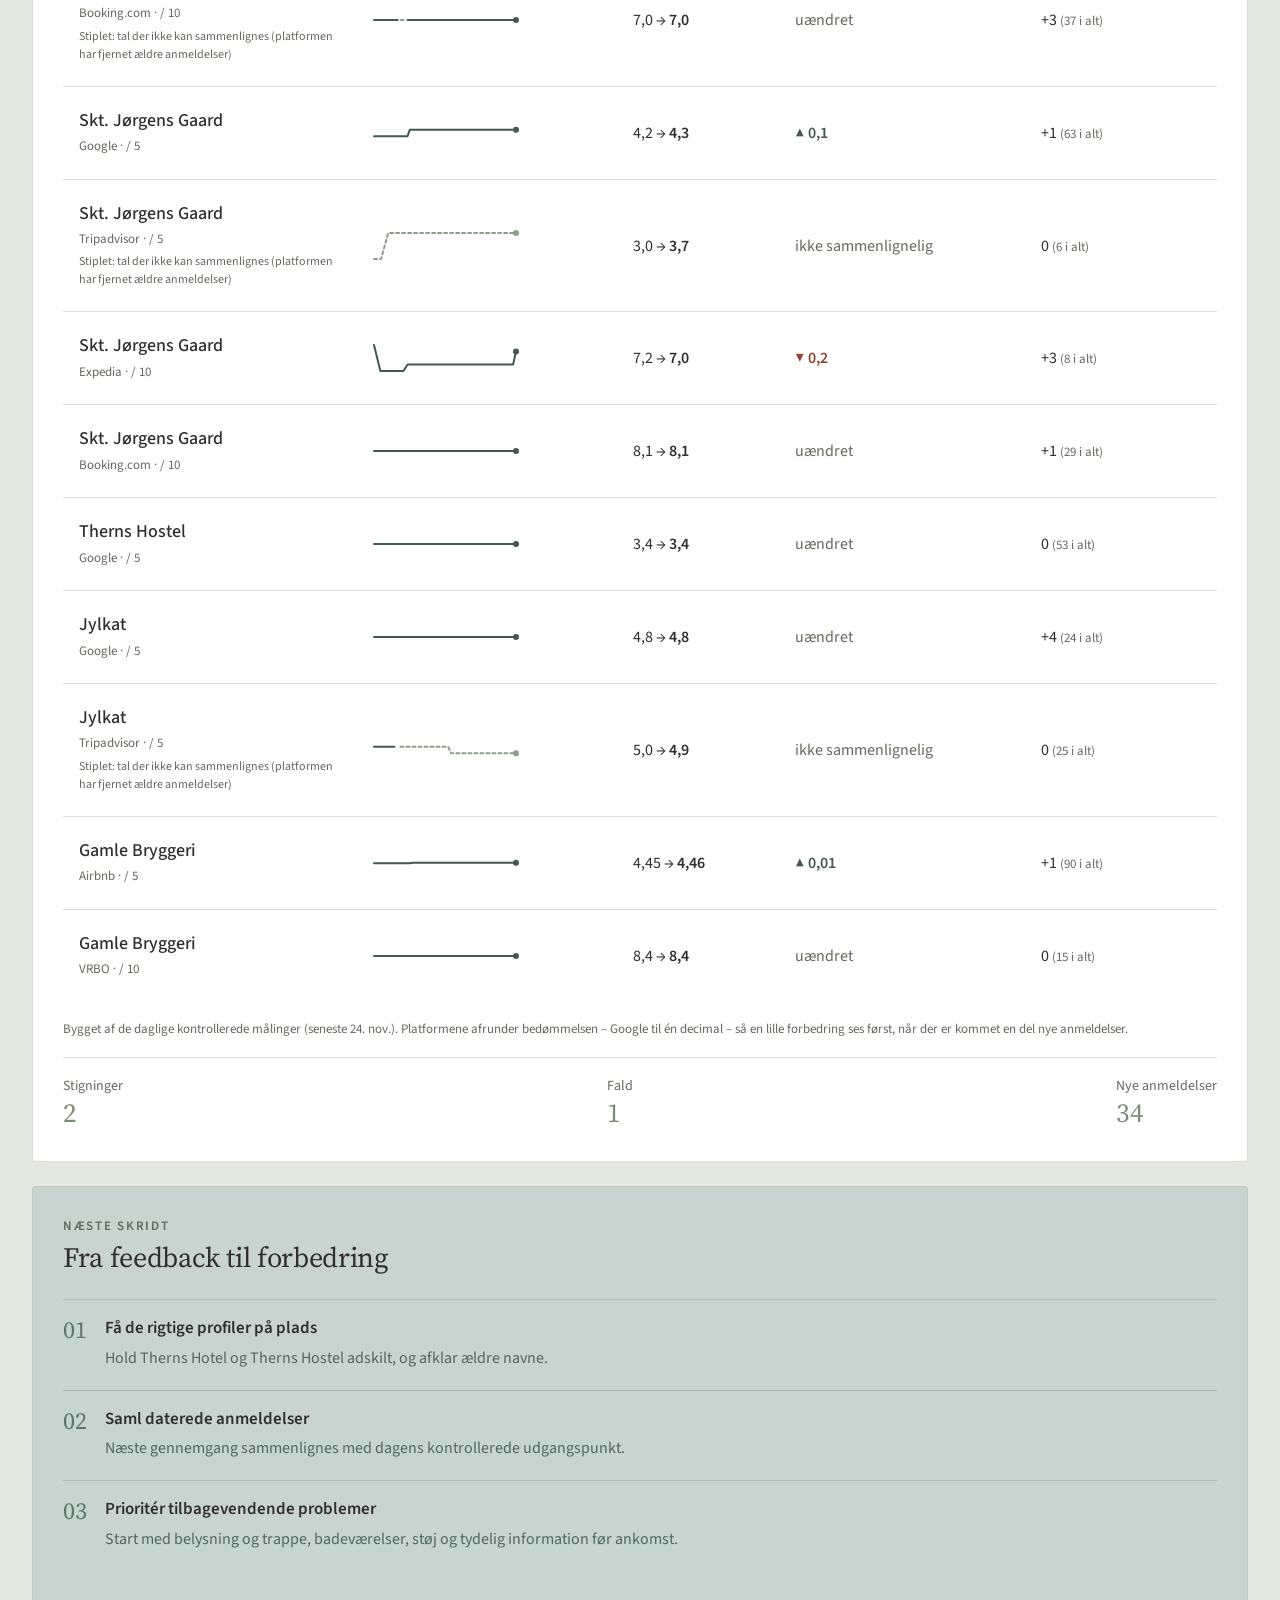
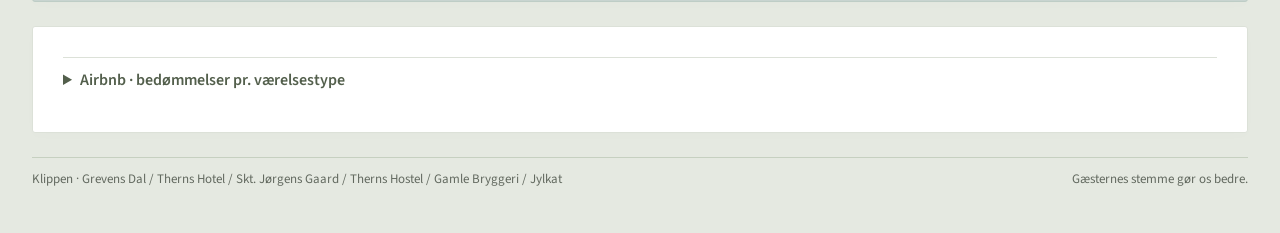
==== commit d9d55481: "Opdater delkontrol 24. november 2026 (alle platforme kontrolleret; én ny anmeldelse, allerede besvar" ====
--- a/docs/index.html
+++ b/docs/index.html
@@ -1,9 +1,9 @@
 <!doctype html>
 <html lang="da"><head><meta charset="utf-8"><meta name="viewport" content="width=device-width,initial-scale=1"><title>Klippen · Gæsternes stemme</title><meta name="robots" content="noindex,nofollow,noarchive"><meta name="description" content="Fælles overblik over anmeldelser for Klippens tre hoteller, Therns Hostel, Gamle Bryggeri og Jylkat."><link rel="icon" type="image/png" href="assets/klippen-mark.png"><link rel="stylesheet" href="style.css?v=20261028"><script src="airbnb-map.js?v=20261014" defer></script><script src="app.js?v=20261014" defer></script><script src="night-report.js?v=20261028" defer></script><script src="removal-check.js?v=20261025c" defer></script><script src="history.js?v=20261027" defer></script><script src="trend.js?v=20261027c" defer></script><script src="staff.js?v=20261028" defer></script></head>
-<body><header><a class="brand" href="./" aria-label="Klippen · Gæsternes stemme"><img src="assets/klippen-logo.png" alt="Klippen Hotel" width="132" height="80"><span class="brand-copy">Gæsternes stemme<small>Hoteller, hostel, sommerhus &amp; Jylkat</small></span></a><span class="edition">Medarbejderoverblik <strong>Delkontrol 23. november</strong></span></header><main>
+<body><header><a class="brand" href="./" aria-label="Klippen · Gæsternes stemme"><img src="assets/klippen-logo.png" alt="Klippen Hotel" width="132" height="80"><span class="brand-copy">Gæsternes stemme<small>Hoteller, hostel, sommerhus &amp; Jylkat</small></span></a><span class="edition">Medarbejderoverblik <strong>Delkontrol 24. november</strong></span></header><main>
 <section class="panel" id="teamLogin" aria-label="Medarbejderlogin"></section>
 <section class="celebration" hidden id="celebration" aria-label="Gode nyheder"><span class="celebration-spark" aria-hidden="true">🎆 ✨ 🎉</span><div><div class="eyebrow">DET SKAL VI FEJRE · 8. OKTOBER 2026</div><h2>Mega godt gået, team!</h2><p><strong>Gamle Bryggeri er blevet Superhost på Airbnb!</strong> Jannie fortæller, at I har opfyldt kravene i perioden og løftet ratingen til 4,8. Tak for jeres arbejde med at give gæsterne en fantastisk oplevelse.</p><small>Nyhed oplyst af Jannie 8. oktober. Periodens rating er ikke bekræftet som opslagets samlede bedømmelse.</small></div></section>
-<div class="heading"><div><div class="eyebrow">ANMELDELSESOVERBLIK</div><h1>Gæsternes oplevelse af Klippen</h1><p>Bedømmelser, gæsternes feedback og det, vi skal følge op på.</p></div><span class="stamp">Seneste delkontrol<br><strong>23. november 2026</strong></span></div>
+<div class="heading"><div><div class="eyebrow">ANMELDELSESOVERBLIK</div><h1>Gæsternes oplevelse af Klippen</h1><p>Bedømmelser, gæsternes feedback og det, vi skal følge op på.</p></div><span class="stamp">Seneste delkontrol<br><strong>24. november 2026</strong></span></div>
 
 
 <nav class="places" aria-label="Vælg sted" id="places"></nav>
@@ -11,7 +11,7 @@
 <section class="panel" id="nightReport" aria-label="Seneste gennemgang"></section>
 <section class="panel" id="removalCheck" aria-label="Kan anmeldelsen fjernes?"></section>
 <section class="panel score-panel"><div class="section-heading"><div><div class="eyebrow">BEDØMMELSER</div><h 2 id="placeTitle">Alle steder</h2></div><label class="select-label">Platform<select id="platform"><option value="all">Alle platforme</option><option>Google</option><option>Tripadvisor</option><option>Expedia</option><option>Airbnb</option><option>Booking.com</option><option>VRBO</option></select></label></div><div class="table-wrap"><table><thead><tr><th>Sted</th><th>Google <small>/ 5</small></th><th>Tripadvisor <small>/ 5</small></th><th>Expedia <small>/ 10</small></th><th>Airbnb <small>/ 5</small></th><th>Booking.com <small>/ 10</small></th><th>VRBO <small>/ 10</small></th></tr></thead><tbody id="scores"></tbody></table></div><p class="footnote">Klik på en bedømmelse for at se kilden. Tal på forskellige skalaer sammenlægges ikke. “Afklar profil” betyder, at stedets tilknytning skal kontrolleres.</p></section>
-<details class="notice"><summary>Om opdatering og datagrundlag</summary><span class="notice-icon">i</span><div><strong>Første kontrollerede udgangspunkt</strong><p>Udgangspunktet er fra 7. oktober. Seneste delkontrol: 23. november. Alle platforme er kontrolleret: ingen nye anmeldelser, og tallene er uændrede. Booking.com er kontrolleret på de offentlige sider (ekstranettet er logget ud), Expedia også i Partner Central; Jørgen (Therns, 6 af 10) venter fortsat på personalets svar. Jesper-anmeldelsen på Jylkats Google-profil er fortsat online (rapporten afventer Google). Skt. Jørgens Gaard på Google: den gamle, lukkede profil viser 63 anmeldelser – sagen hos Google er åben. Manglende profiler, sprog og historik er fortsat ikke dækket.</p></div></details>
+<details class="notice"><summary>Om opdatering og datagrundlag</summary><span class="notice-icon">i</span><div><strong>Første kontrollerede udgangspunkt</strong><p>Udgangspunktet er fra 7. oktober. Seneste delkontrol: 24. november. Alle platforme er kontrolleret: én ny anmeldelse (Skt. Jørgens Gaard på Expedia, 10/10, allerede besvaret), øvrige tal uændrede. Booking.com er kontrolleret på de offentlige sider (ekstranettet er logget ud), Expedia også i Partner Central; Jørgen (Therns, 6 af 10) venter fortsat på personalets svar. Jesper-anmeldelsen på Jylkats Google-profil er fortsat online (rapporten afventer Google). Skt. Jørgens Gaard på Google: den gamle, lukkede profil viser 63 anmeldelser – sagen hos Google er åben. Manglende profiler, sprog og historik er fortsat ikke dækket.</p></div></details>
 <details class="panel" id="reviewGoals"><summary>Vores mål frem mod næste sæson</summary><div class="section-heading"><div><div class="eyebrow">VORES MÅL</div><h2>En bedre gæsteoplevelse frem mod næste sæson</h2></div><span class="tag">Senest 1. oktober 2027</span></div><p class="section-intro">Lavsæsonen bruges til forbedringer. Vi vurderer resultatet efter sommeren 2027. Udgangspunktet er de kontrollerede bedømmelser fra 7. oktober 2026.</p><div class="table-wrap" id="goalsTable"><table><thead><tr><th>Sted</th><th>Platform</th><th>Senest målt</th><th>Mål</th><th>Afstand til målet</th></tr></thead><tbody id="goalRows"></tbody></table></div><p class="empty-text" id="goalsEmpty" hidden>Der er endnu ikke aftalt et bedømmelsesmål for dette valg.</p><div class="suggestion"><strong>Det gør vi undervejs</strong><p>Inden 21. oktober: gennemgå svarrestancen og fordel ansvaret. Svar på ny kritik inden 48 timer. Therns' badeværelser er under forbedring; arbejdet, billeder og beskrivelser skal være på plads før højsæsonen 2027.</p><p>Følg de næste 10–20 anmeldelser særskilt for hvert sted og hver platform. Se især efter, om kritikken af badeværelser aftager. Jylkat skal fastholde mindst 4,8 på Google, mens antallet af anmeldelser vokser.</p></div></details>
 <details class="panel fold" id="topicsFold"><summary><span class="eyebrow">HVAD SIGER GÆSTERNE?</span><strong>Ros og kritik efter emne</strong><span class="fold-hint">Vis</span></summary><section id="reviewTopics" aria-label="Ros og kritik efter emne"></section></details>
 <div class="trend-stack"><section class="panel history" id="trendPanel" aria-label="Udvikling over tid"></section><aside class="panel next"><div class="eyebrow">NÆSTE SKRIDT</div><h2>Fra feedback til forbedring</h2><ol><li><span>01</span><div><strong>Få de rigtige profiler på plads</strong><p>Hold Therns Hotel og Therns Hostel adskilt, og afklar ældre navne.</p></div></li><li><span>02</span><div><strong>Saml daterede anmeldelser</strong><p>Næste gennemgang sammenlignes med dagens kontrollerede udgangspunkt.</p></div></li><li><span>03</span><div><strong>Prioritér tilbagevendende problemer</strong><p>Start med belysning og trappe, badeværelser, støj og tydelig information før ankomst.</p></div></li></ol></aside></div>
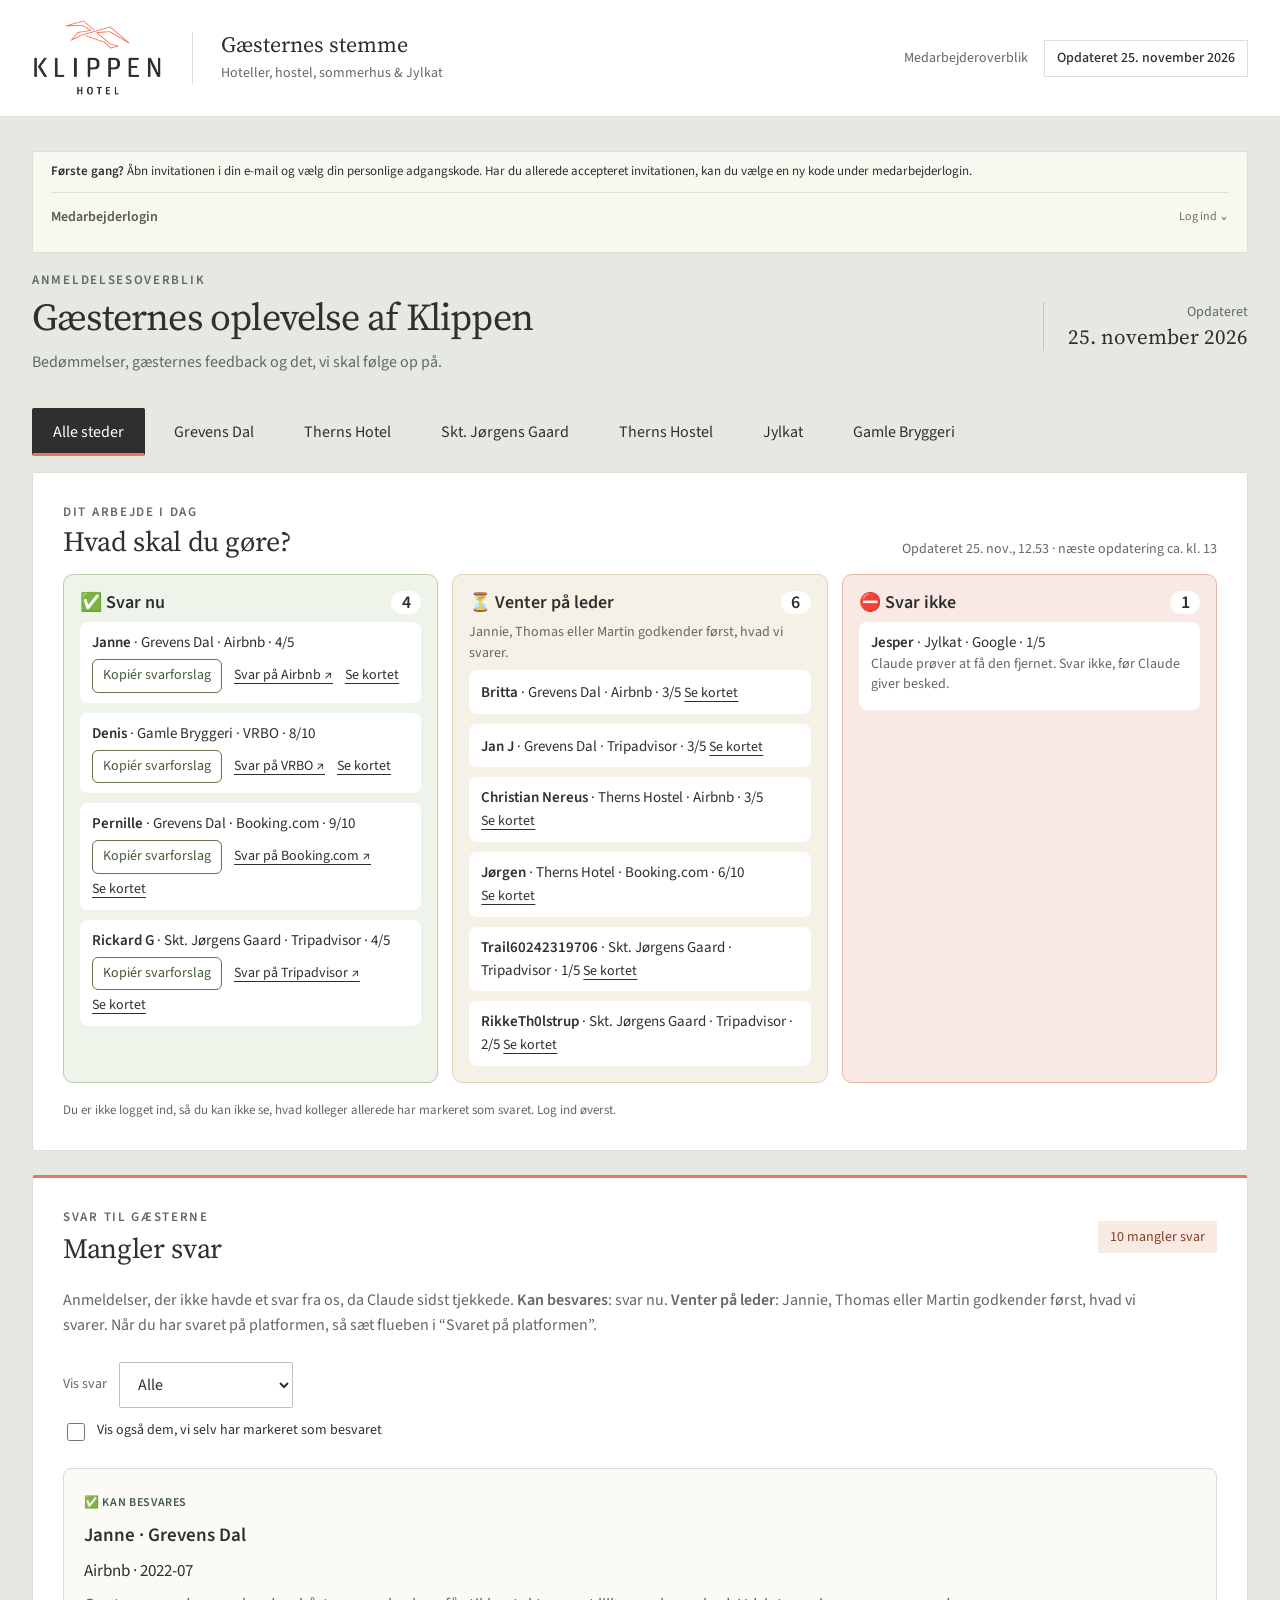
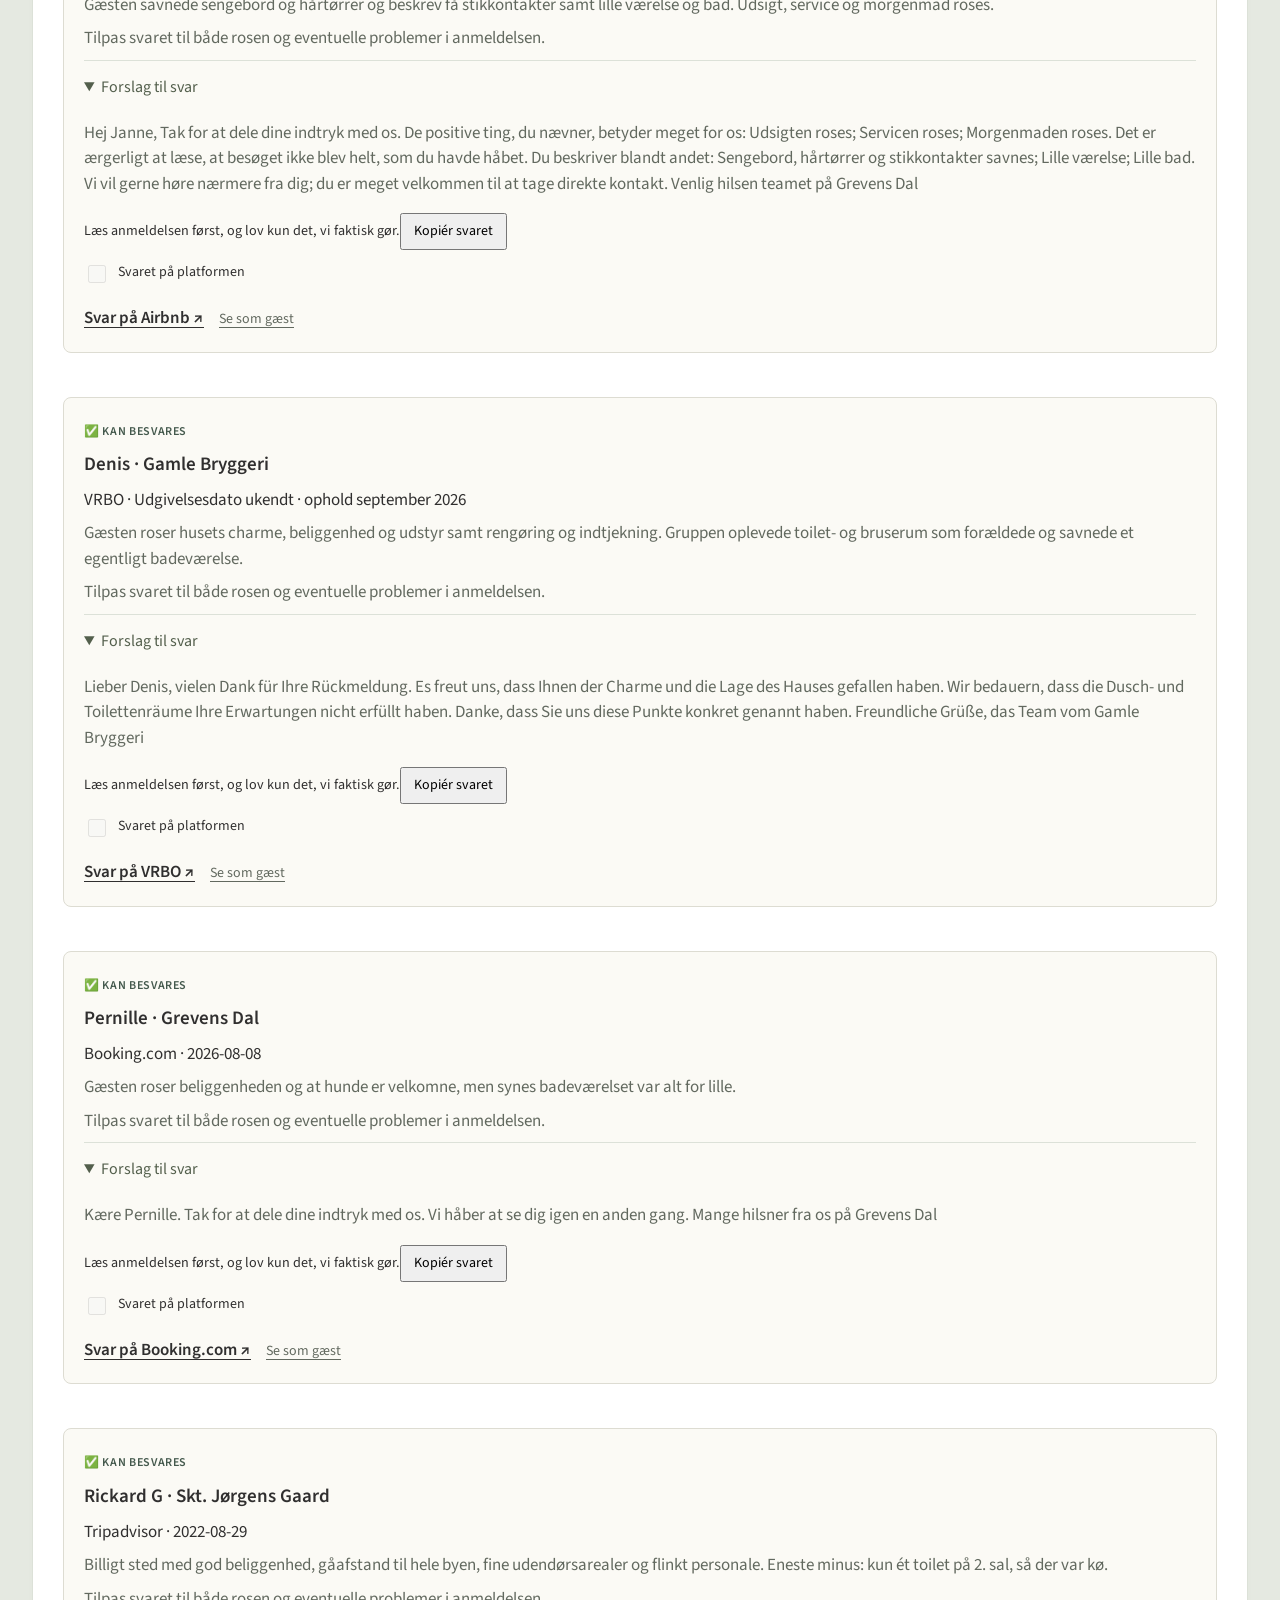
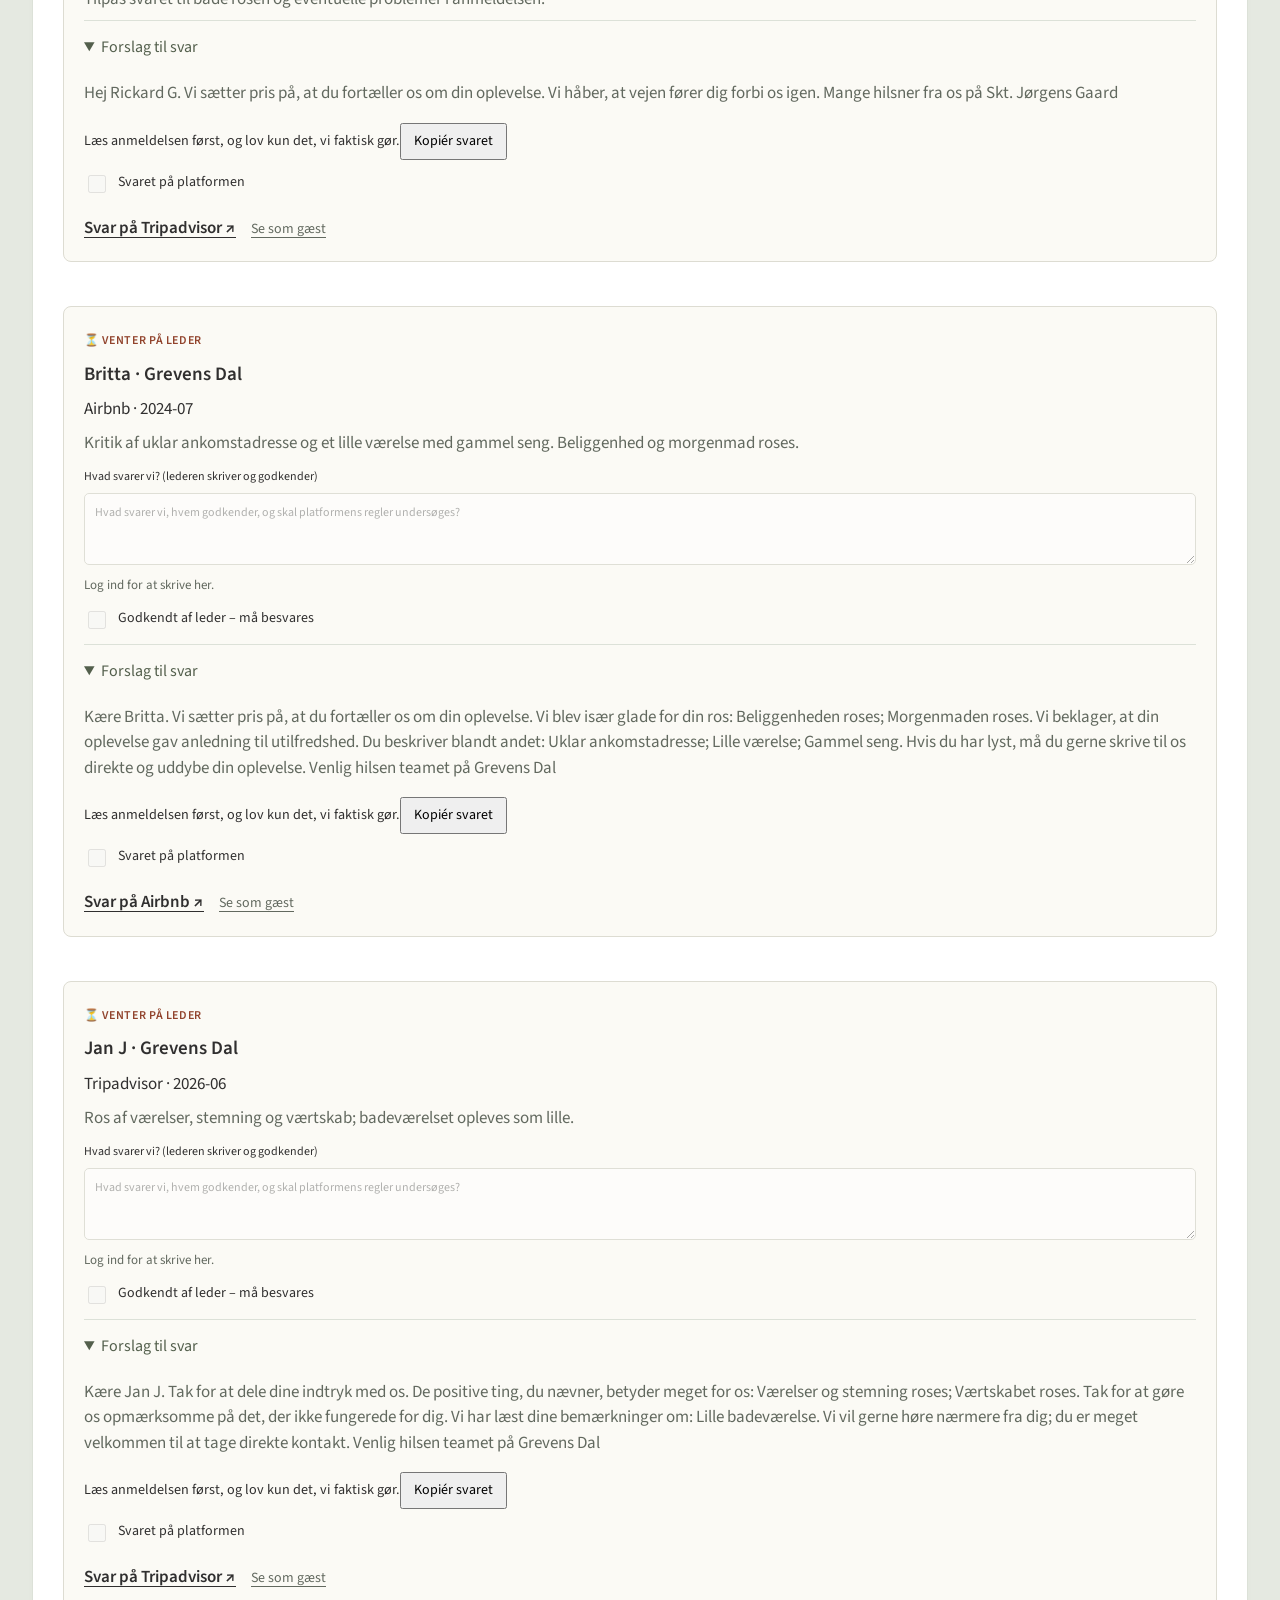
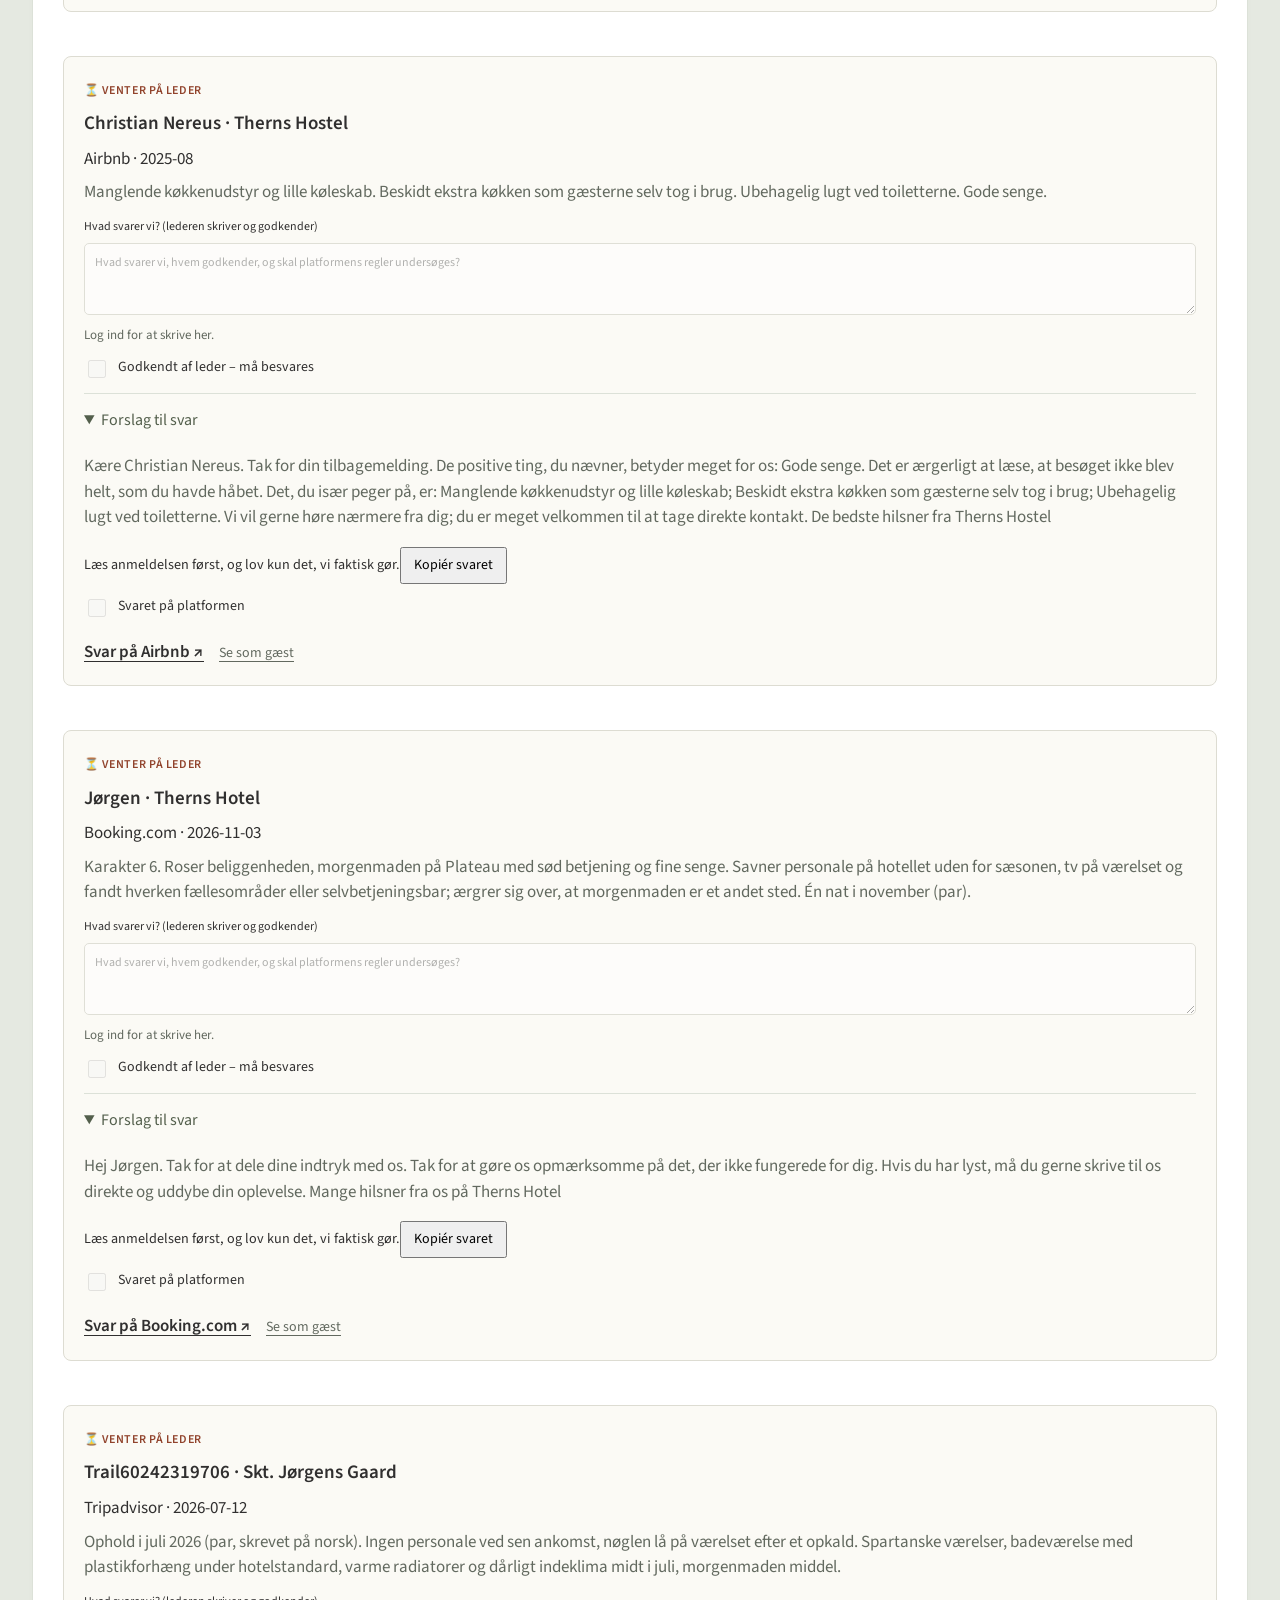
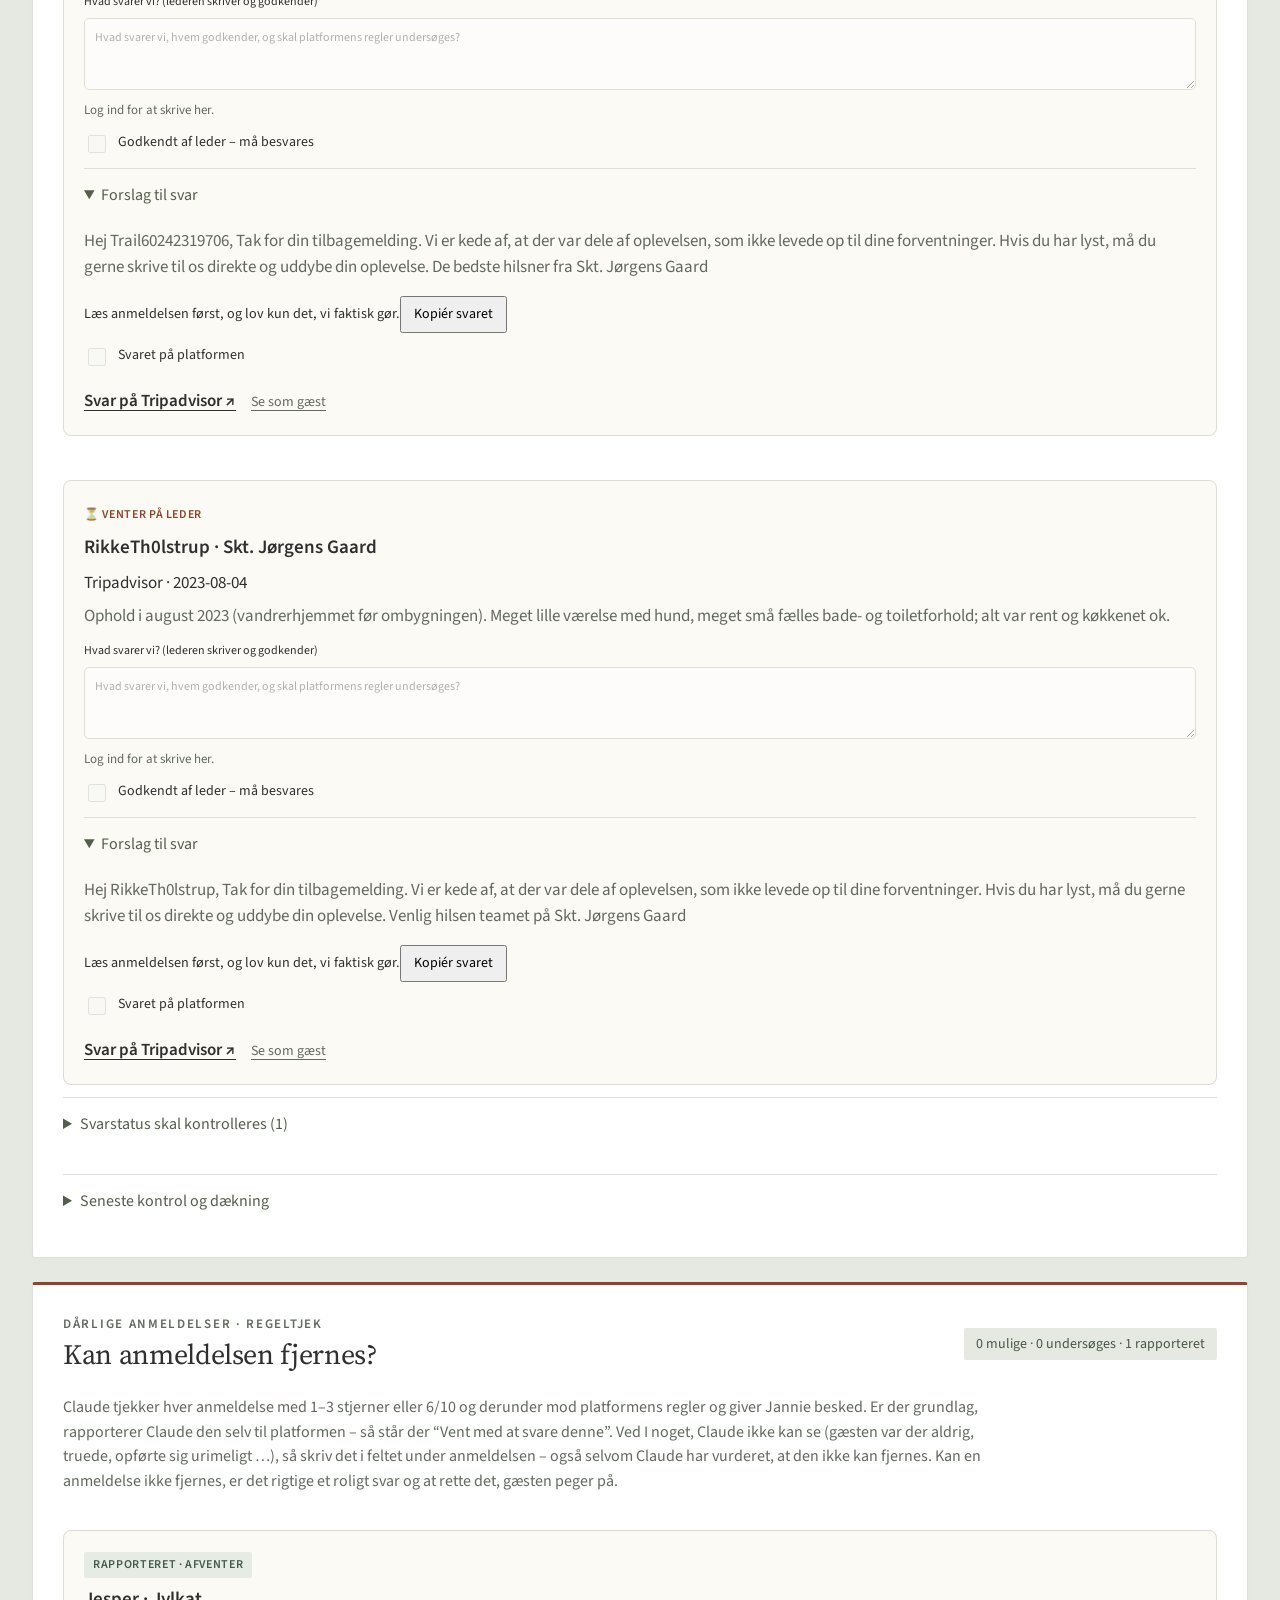
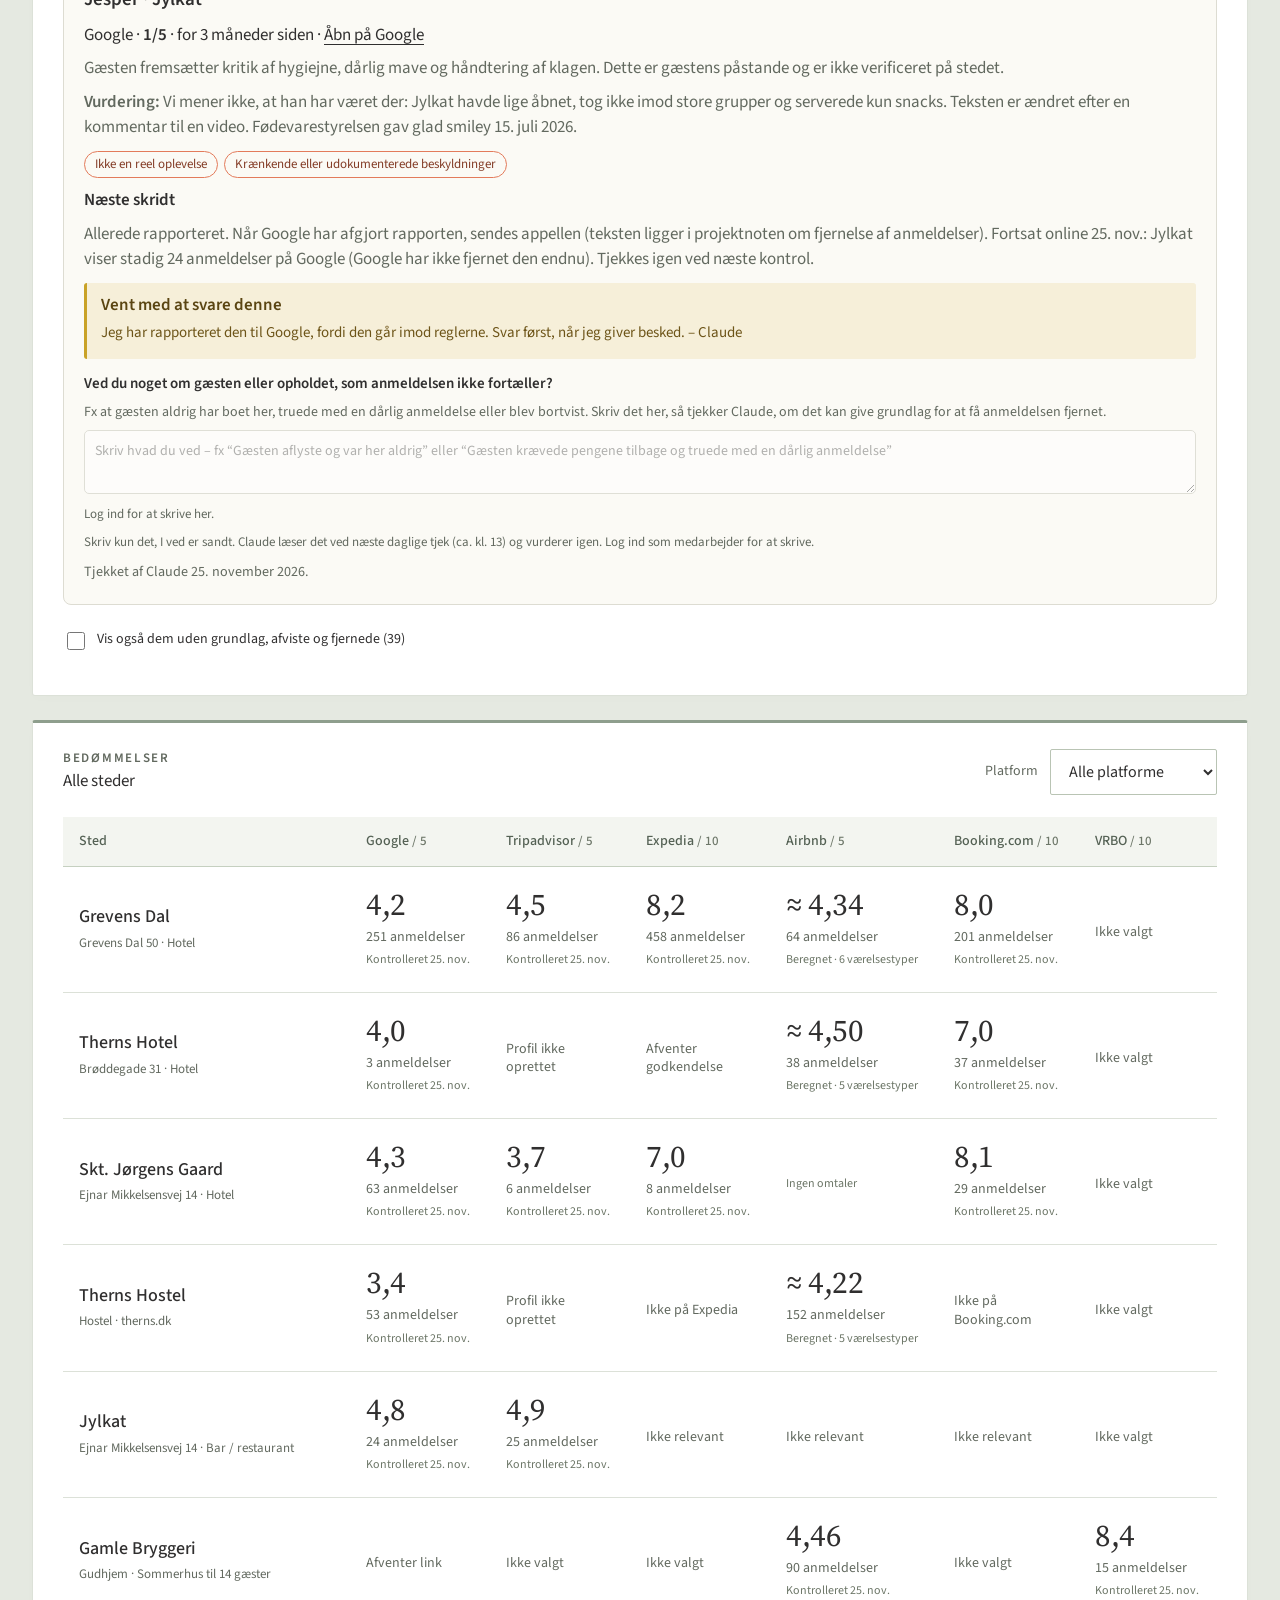
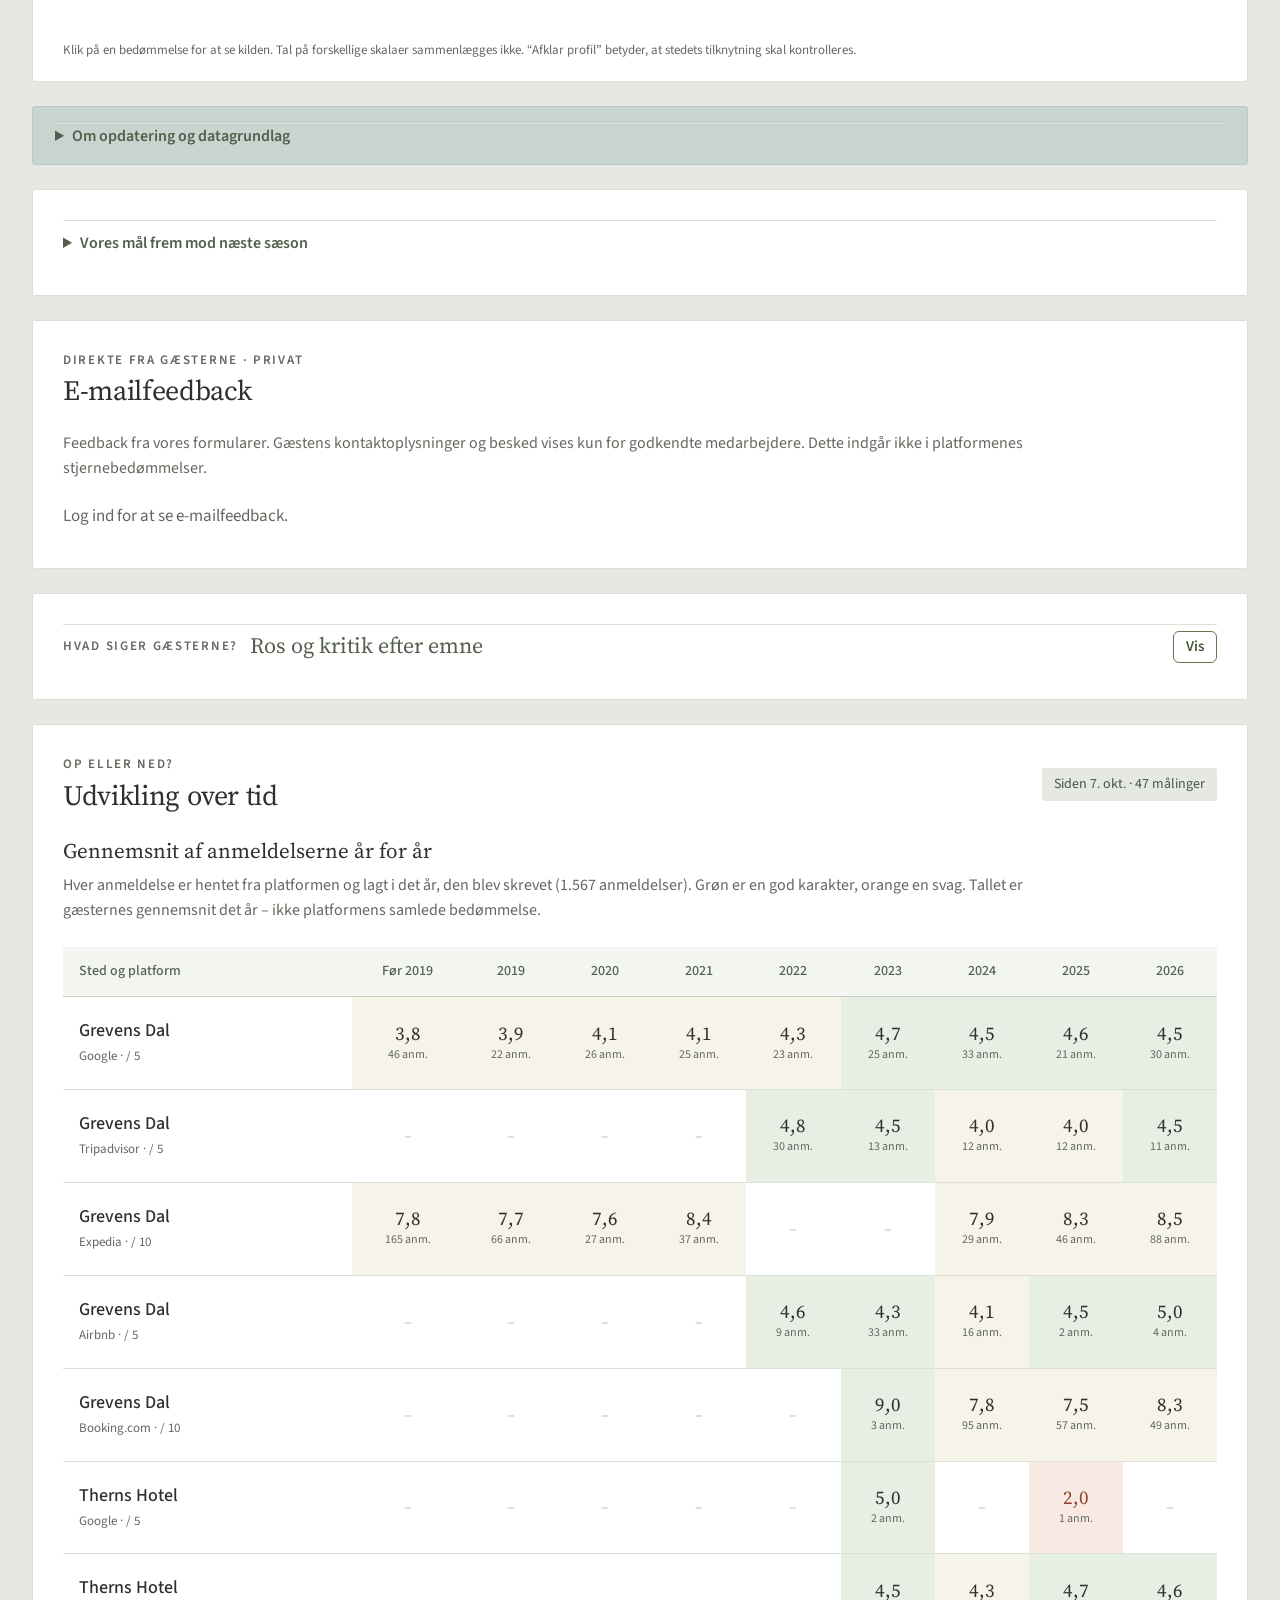
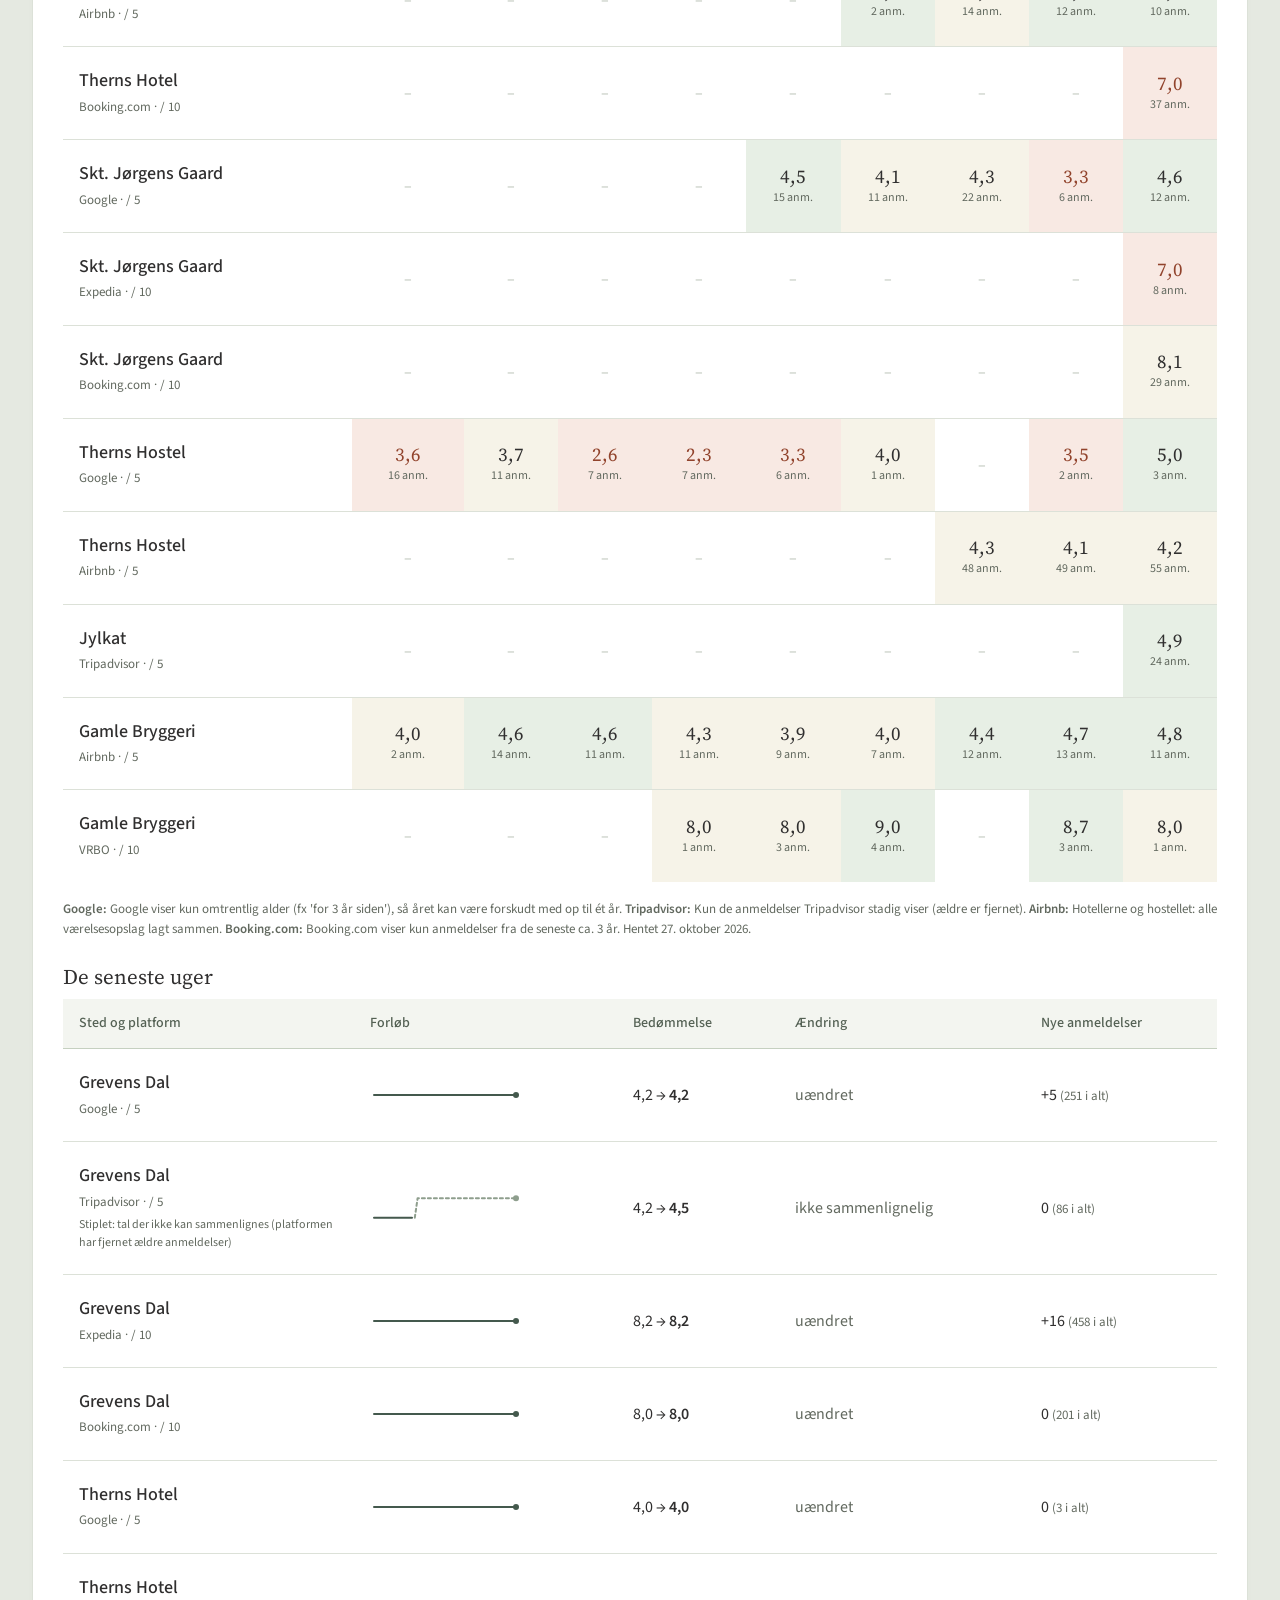
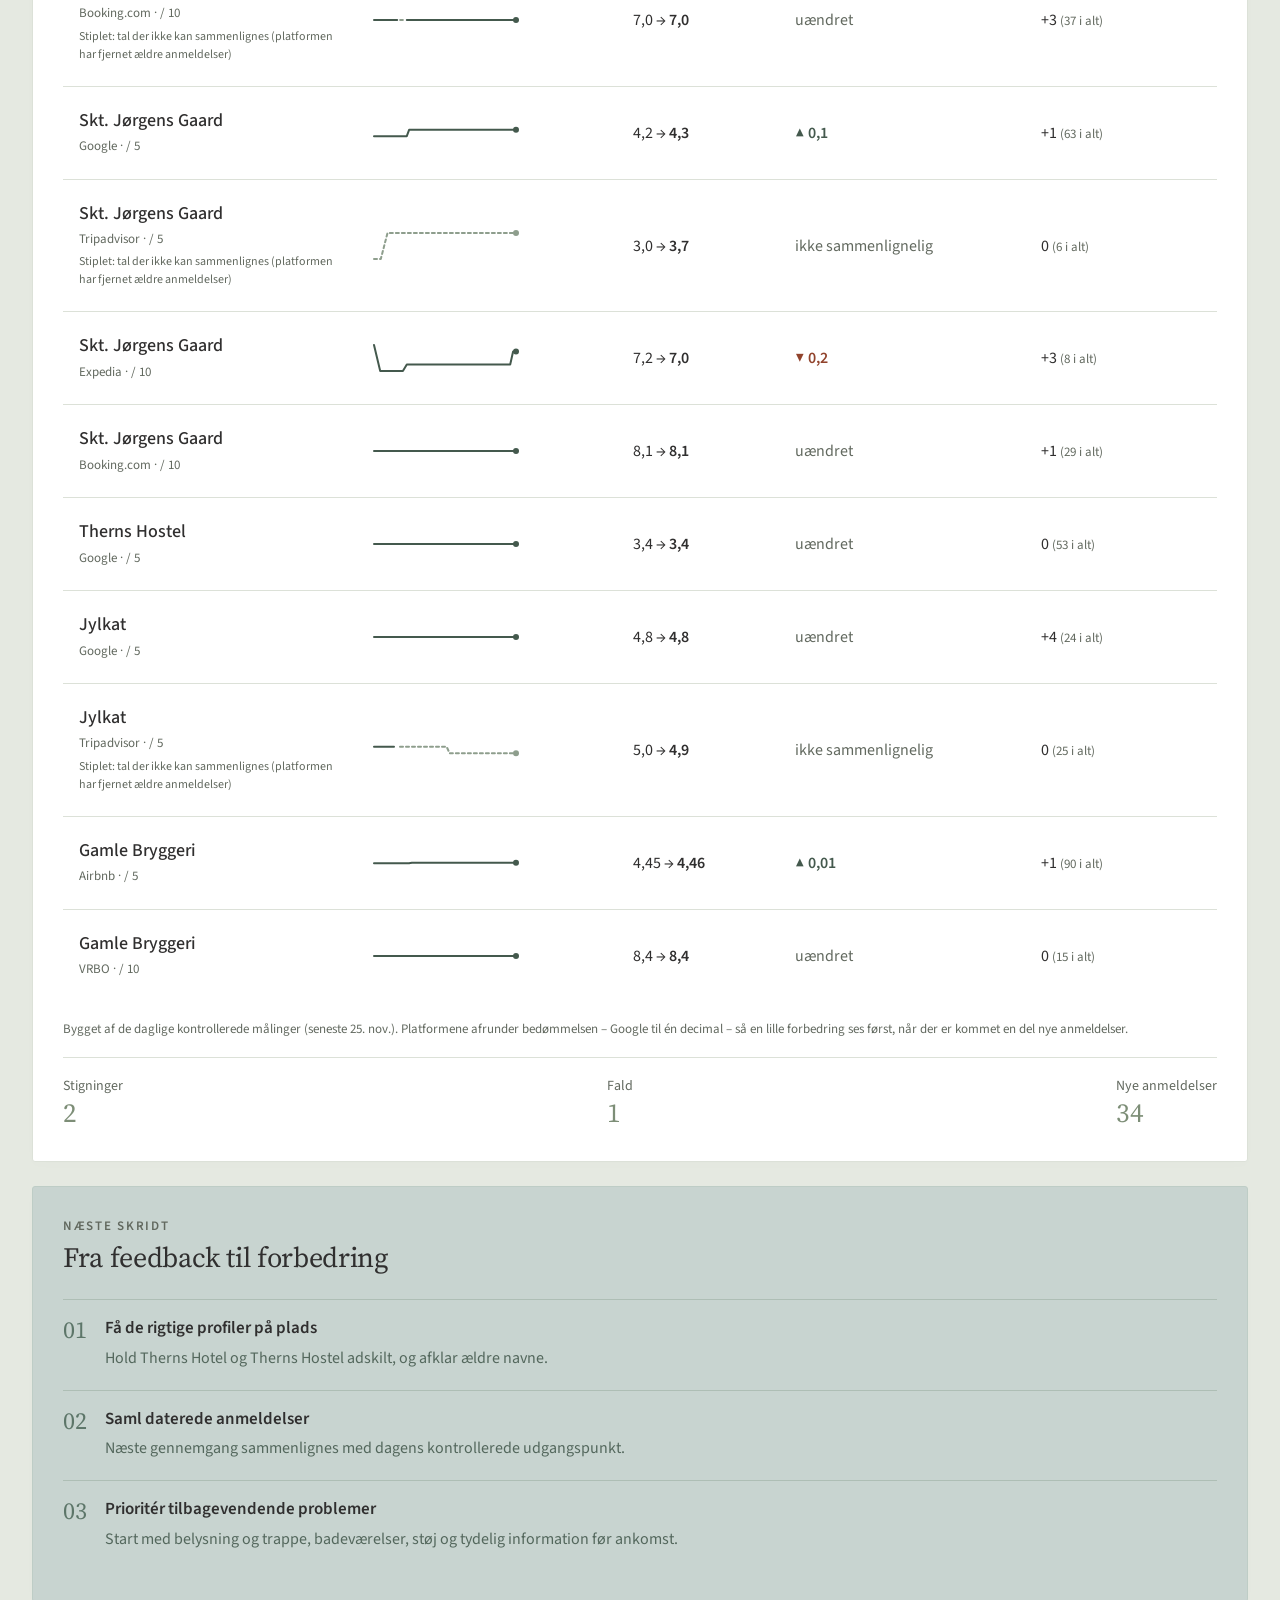
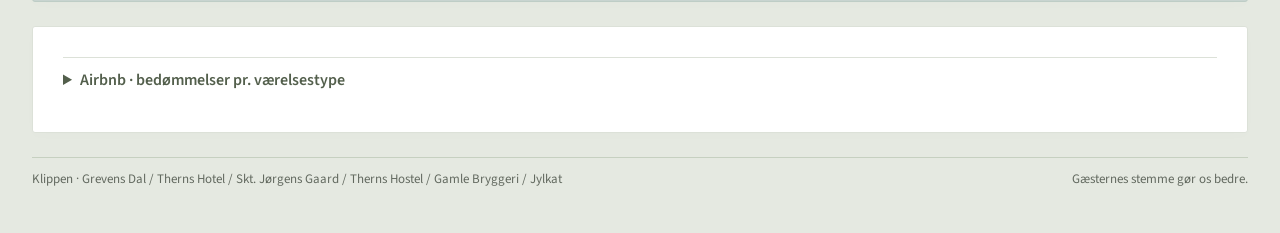
==== commit d7f7ad5b: "Opdater delkontrol 25. november 2026 (alle platforme kontrolleret; ingen nye anmeldelser) Co-Authore" ====
--- a/docs/index.html
+++ b/docs/index.html
@@ -1,9 +1,9 @@
 <!doctype html>
 <html lang="da"><head><meta charset="utf-8"><meta name="viewport" content="width=device-width,initial-scale=1"><title>Klippen · Gæsternes stemme</title><meta name="robots" content="noindex,nofollow,noarchive"><meta name="description" content="Fælles overblik over anmeldelser for Klippens tre hoteller, Therns Hostel, Gamle Bryggeri og Jylkat."><link rel="icon" type="image/png" href="assets/klippen-mark.png"><link rel="stylesheet" href="style.css?v=20261028"><script src="airbnb-map.js?v=20261014" defer></script><script src="app.js?v=20261014" defer></script><script src="night-report.js?v=20261028" defer></script><script src="removal-check.js?v=20261025c" defer></script><script src="history.js?v=20261027" defer></script><script src="trend.js?v=20261027c" defer></script><script src="staff.js?v=20261028" defer></script></head>
-<body><header><a class="brand" href="./" aria-label="Klippen · Gæsternes stemme"><img src="assets/klippen-logo.png" alt="Klippen Hotel" width="132" height="80"><span class="brand-copy">Gæsternes stemme<small>Hoteller, hostel, sommerhus &amp; Jylkat</small></span></a><span class="edition">Medarbejderoverblik <strong>Delkontrol 24. november</strong></span></header><main>
+<body><header><a class="brand" href="./" aria-label="Klippen · Gæsternes stemme"><img src="assets/klippen-logo.png" alt="Klippen Hotel" width="132" height="80"><span class="brand-copy">Gæsternes stemme<small>Hoteller, hostel, sommerhus &amp; Jylkat</small></span></a><span class="edition">Medarbejderoverblik <strong>Delkontrol 25. november</strong></span></header><main>
 <section class="panel" id="teamLogin" aria-label="Medarbejderlogin"></section>
 <section class="celebration" hidden id="celebration" aria-label="Gode nyheder"><span class="celebration-spark" aria-hidden="true">🎆 ✨ 🎉</span><div><div class="eyebrow">DET SKAL VI FEJRE · 8. OKTOBER 2026</div><h2>Mega godt gået, team!</h2><p><strong>Gamle Bryggeri er blevet Superhost på Airbnb!</strong> Jannie fortæller, at I har opfyldt kravene i perioden og løftet ratingen til 4,8. Tak for jeres arbejde med at give gæsterne en fantastisk oplevelse.</p><small>Nyhed oplyst af Jannie 8. oktober. Periodens rating er ikke bekræftet som opslagets samlede bedømmelse.</small></div></section>
-<div class="heading"><div><div class="eyebrow">ANMELDELSESOVERBLIK</div><h1>Gæsternes oplevelse af Klippen</h1><p>Bedømmelser, gæsternes feedback og det, vi skal følge op på.</p></div><span class="stamp">Seneste delkontrol<br><strong>24. november 2026</strong></span></div>
+<div class="heading"><div><div class="eyebrow">ANMELDELSESOVERBLIK</div><h1>Gæsternes oplevelse af Klippen</h1><p>Bedømmelser, gæsternes feedback og det, vi skal følge op på.</p></div><span class="stamp">Seneste delkontrol<br><strong>25. november 2026</strong></span></div>
 
 
 <nav class="places" aria-label="Vælg sted" id="places"></nav>
@@ -11,7 +11,7 @@
 <section class="panel" id="nightReport" aria-label="Seneste gennemgang"></section>
 <section class="panel" id="removalCheck" aria-label="Kan anmeldelsen fjernes?"></section>
 <section class="panel score-panel"><div class="section-heading"><div><div class="eyebrow">BEDØMMELSER</div><h 2 id="placeTitle">Alle steder</h2></div><label class="select-label">Platform<select id="platform"><option value="all">Alle platforme</option><option>Google</option><option>Tripadvisor</option><option>Expedia</option><option>Airbnb</option><option>Booking.com</option><option>VRBO</option></select></label></div><div class="table-wrap"><table><thead><tr><th>Sted</th><th>Google <small>/ 5</small></th><th>Tripadvisor <small>/ 5</small></th><th>Expedia <small>/ 10</small></th><th>Airbnb <small>/ 5</small></th><th>Booking.com <small>/ 10</small></th><th>VRBO <small>/ 10</small></th></tr></thead><tbody id="scores"></tbody></table></div><p class="footnote">Klik på en bedømmelse for at se kilden. Tal på forskellige skalaer sammenlægges ikke. “Afklar profil” betyder, at stedets tilknytning skal kontrolleres.</p></section>
-<details class="notice"><summary>Om opdatering og datagrundlag</summary><span class="notice-icon">i</span><div><strong>Første kontrollerede udgangspunkt</strong><p>Udgangspunktet er fra 7. oktober. Seneste delkontrol: 24. november. Alle platforme er kontrolleret: én ny anmeldelse (Skt. Jørgens Gaard på Expedia, 10/10, allerede besvaret), øvrige tal uændrede. Booking.com er kontrolleret på de offentlige sider (ekstranettet er logget ud), Expedia også i Partner Central; Jørgen (Therns, 6 af 10) venter fortsat på personalets svar. Jesper-anmeldelsen på Jylkats Google-profil er fortsat online (rapporten afventer Google). Skt. Jørgens Gaard på Google: den gamle, lukkede profil viser 63 anmeldelser – sagen hos Google er åben. Manglende profiler, sprog og historik er fortsat ikke dækket.</p></div></details>
+<details class="notice"><summary>Om opdatering og datagrundlag</summary><span class="notice-icon">i</span><div><strong>Første kontrollerede udgangspunkt</strong><p>Udgangspunktet er fra 7. oktober. Seneste delkontrol: 25. november. Alle platforme er kontrolleret: ingen nye anmeldelser, og tallene er uændrede. Booking.com er kontrolleret på de offentlige sider (ekstranettet er logget ud), Expedia også i Partner Central; Jørgen (Therns, 6 af 10) venter fortsat på personalets svar. Jesper-anmeldelsen på Jylkats Google-profil er fortsat online (rapporten afventer Google). Skt. Jørgens Gaard på Google: den gamle, lukkede profil viser 63 anmeldelser – sagen hos Google er åben. Manglende profiler, sprog og historik er fortsat ikke dækket.</p></div></details>
 <details class="panel" id="reviewGoals"><summary>Vores mål frem mod næste sæson</summary><div class="section-heading"><div><div class="eyebrow">VORES MÅL</div><h2>En bedre gæsteoplevelse frem mod næste sæson</h2></div><span class="tag">Senest 1. oktober 2027</span></div><p class="section-intro">Lavsæsonen bruges til forbedringer. Vi vurderer resultatet efter sommeren 2027. Udgangspunktet er de kontrollerede bedømmelser fra 7. oktober 2026.</p><div class="table-wrap" id="goalsTable"><table><thead><tr><th>Sted</th><th>Platform</th><th>Senest målt</th><th>Mål</th><th>Afstand til målet</th></tr></thead><tbody id="goalRows"></tbody></table></div><p class="empty-text" id="goalsEmpty" hidden>Der er endnu ikke aftalt et bedømmelsesmål for dette valg.</p><div class="suggestion"><strong>Det gør vi undervejs</strong><p>Inden 21. oktober: gennemgå svarrestancen og fordel ansvaret. Svar på ny kritik inden 48 timer. Therns' badeværelser er under forbedring; arbejdet, billeder og beskrivelser skal være på plads før højsæsonen 2027.</p><p>Følg de næste 10–20 anmeldelser særskilt for hvert sted og hver platform. Se især efter, om kritikken af badeværelser aftager. Jylkat skal fastholde mindst 4,8 på Google, mens antallet af anmeldelser vokser.</p></div></details>
 <details class="panel fold" id="topicsFold"><summary><span class="eyebrow">HVAD SIGER GÆSTERNE?</span><strong>Ros og kritik efter emne</strong><span class="fold-hint">Vis</span></summary><section id="reviewTopics" aria-label="Ros og kritik efter emne"></section></details>
 <div class="trend-stack"><section class="panel history" id="trendPanel" aria-label="Udvikling over tid"></section><aside class="panel next"><div class="eyebrow">NÆSTE SKRIDT</div><h2>Fra feedback til forbedring</h2><ol><li><span>01</span><div><strong>Få de rigtige profiler på plads</strong><p>Hold Therns Hotel og Therns Hostel adskilt, og afklar ældre navne.</p></div></li><li><span>02</span><div><strong>Saml daterede anmeldelser</strong><p>Næste gennemgang sammenlignes med dagens kontrollerede udgangspunkt.</p></div></li><li><span>03</span><div><strong>Prioritér tilbagevendende problemer</strong><p>Start med belysning og trappe, badeværelser, støj og tydelig information før ankomst.</p></div></li></ol></aside></div>
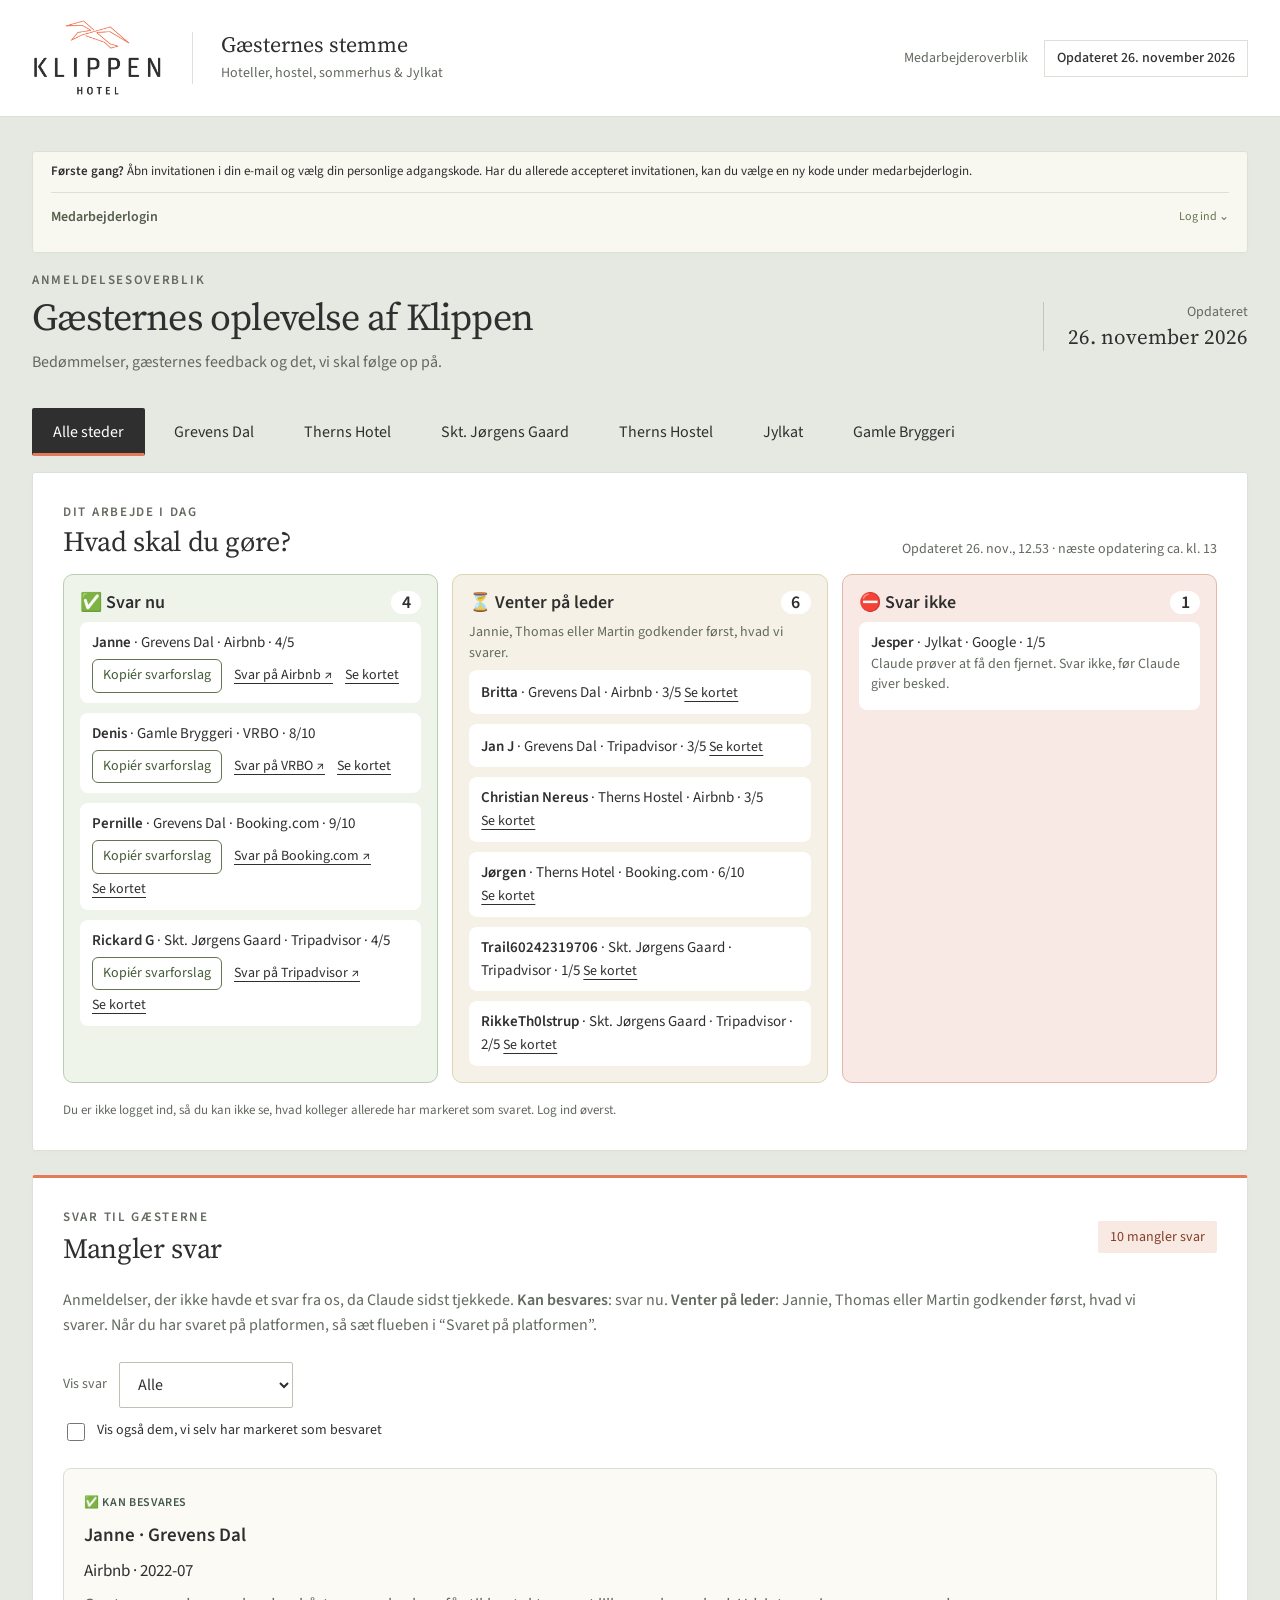
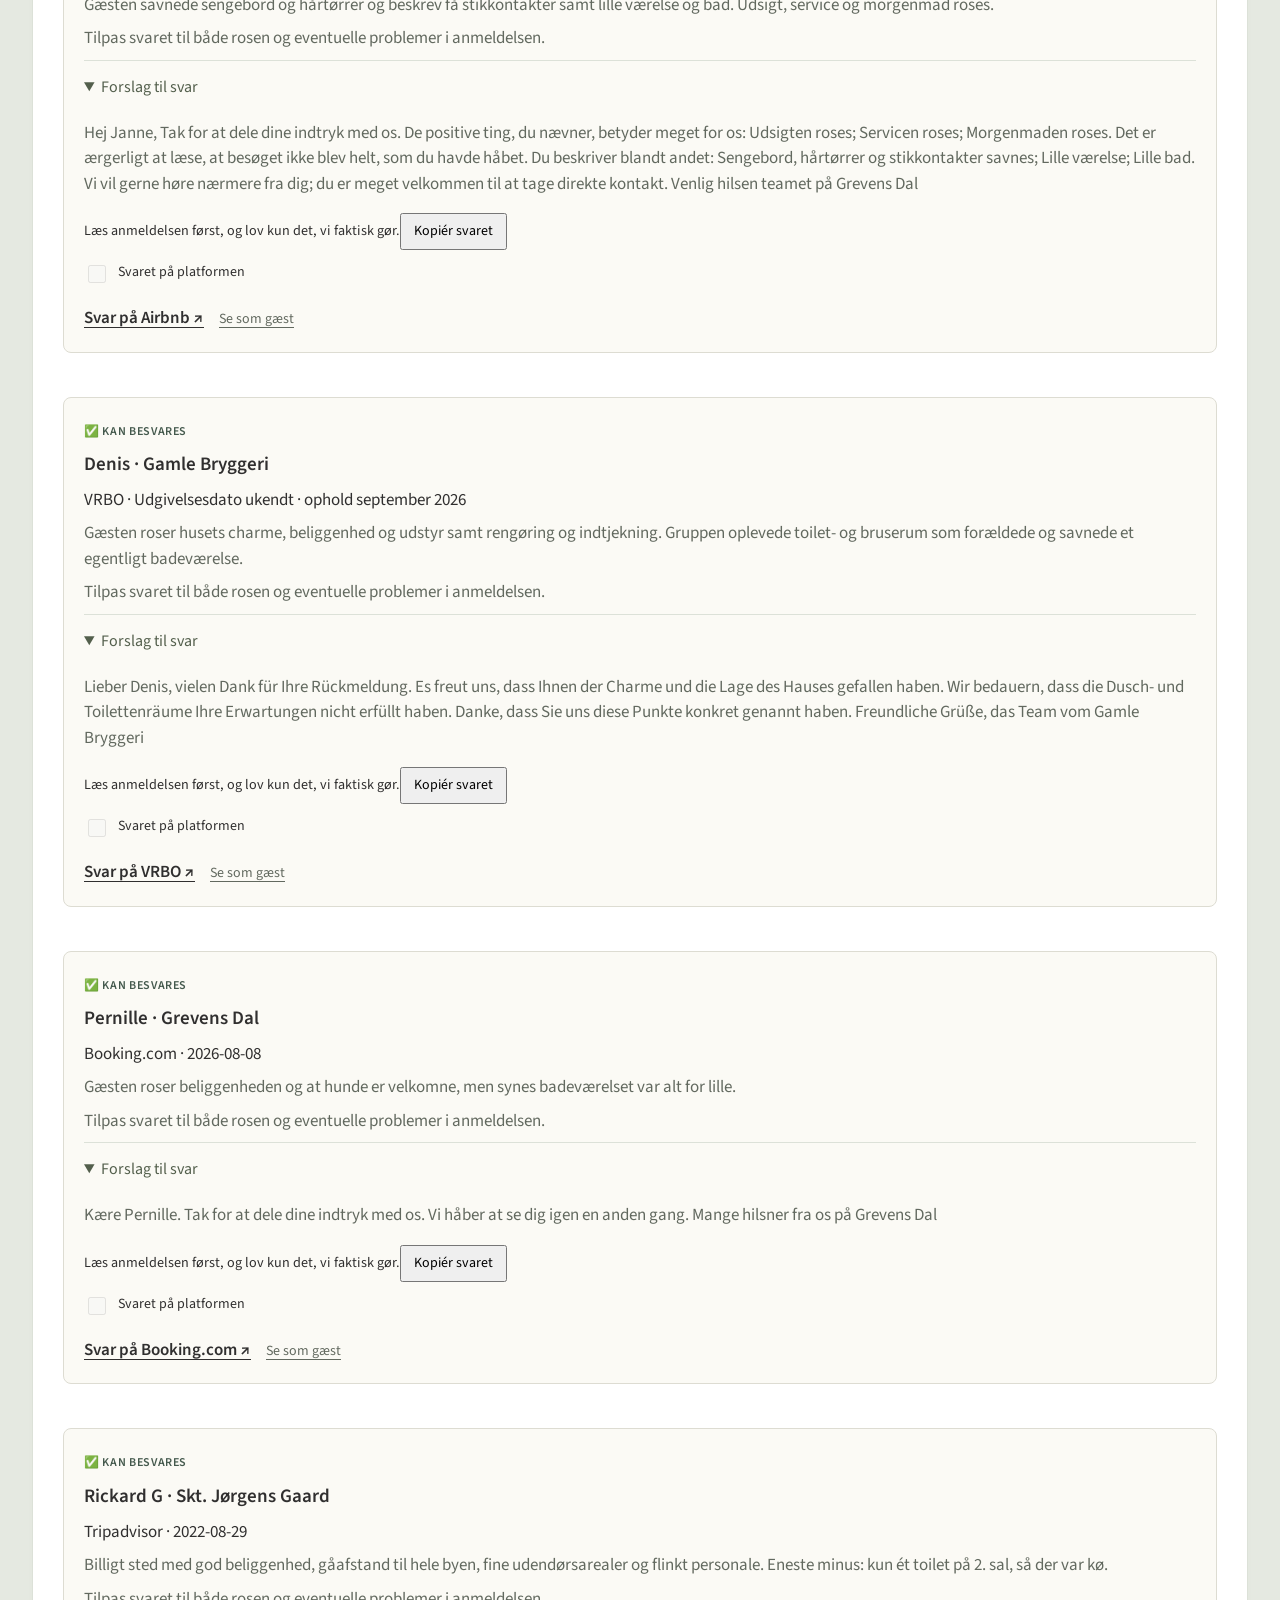
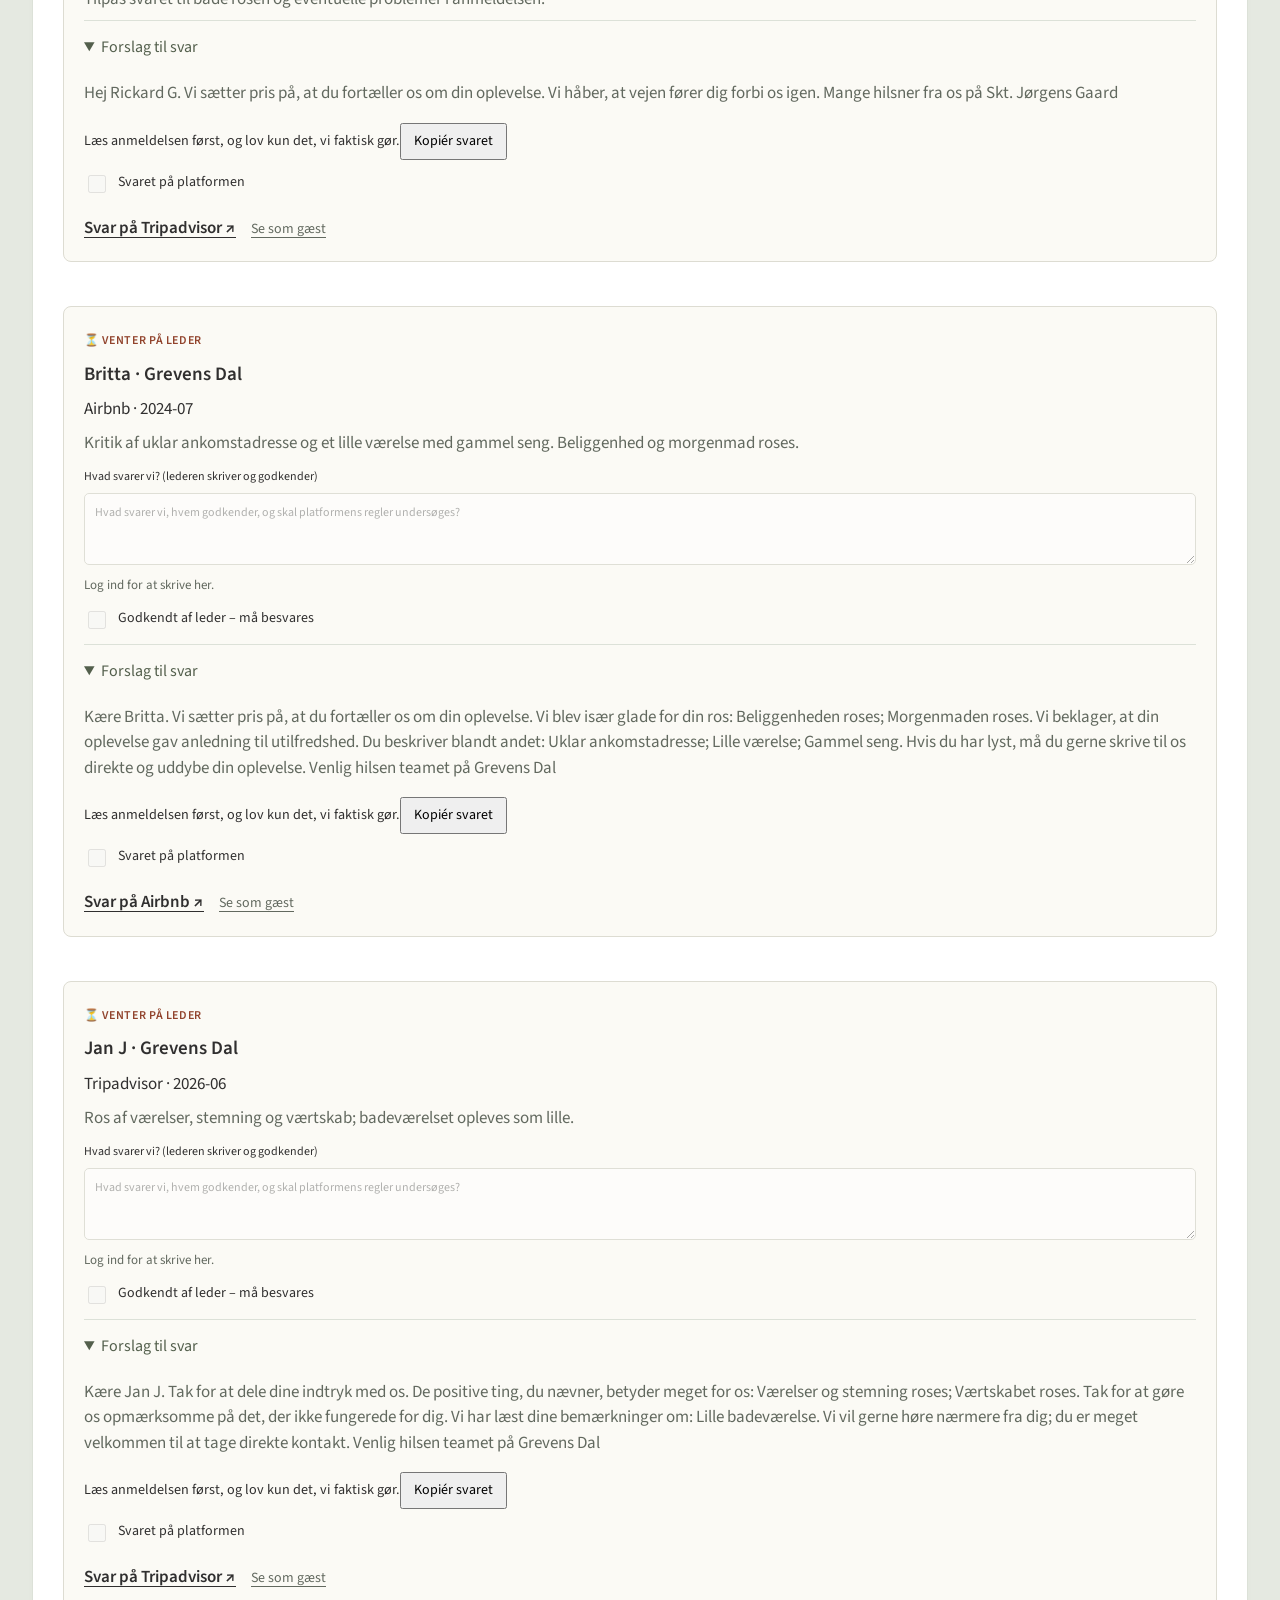
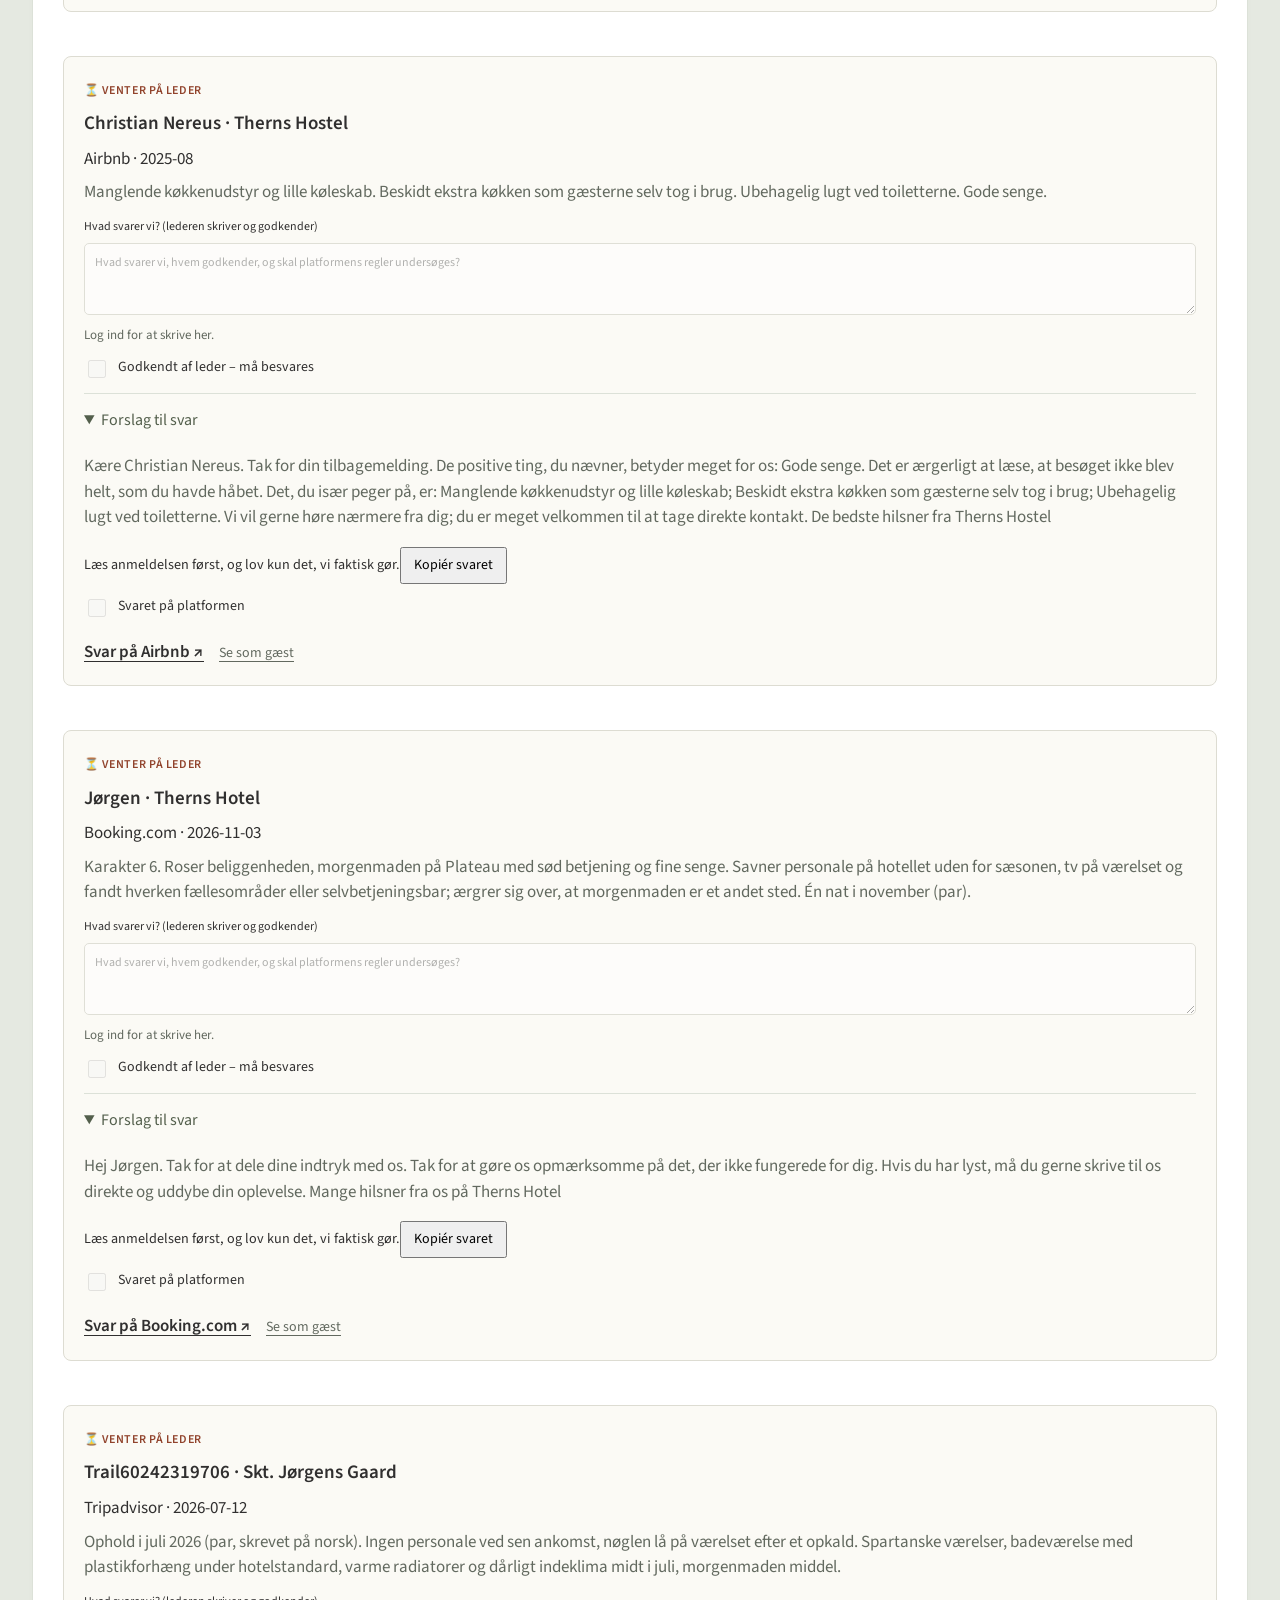
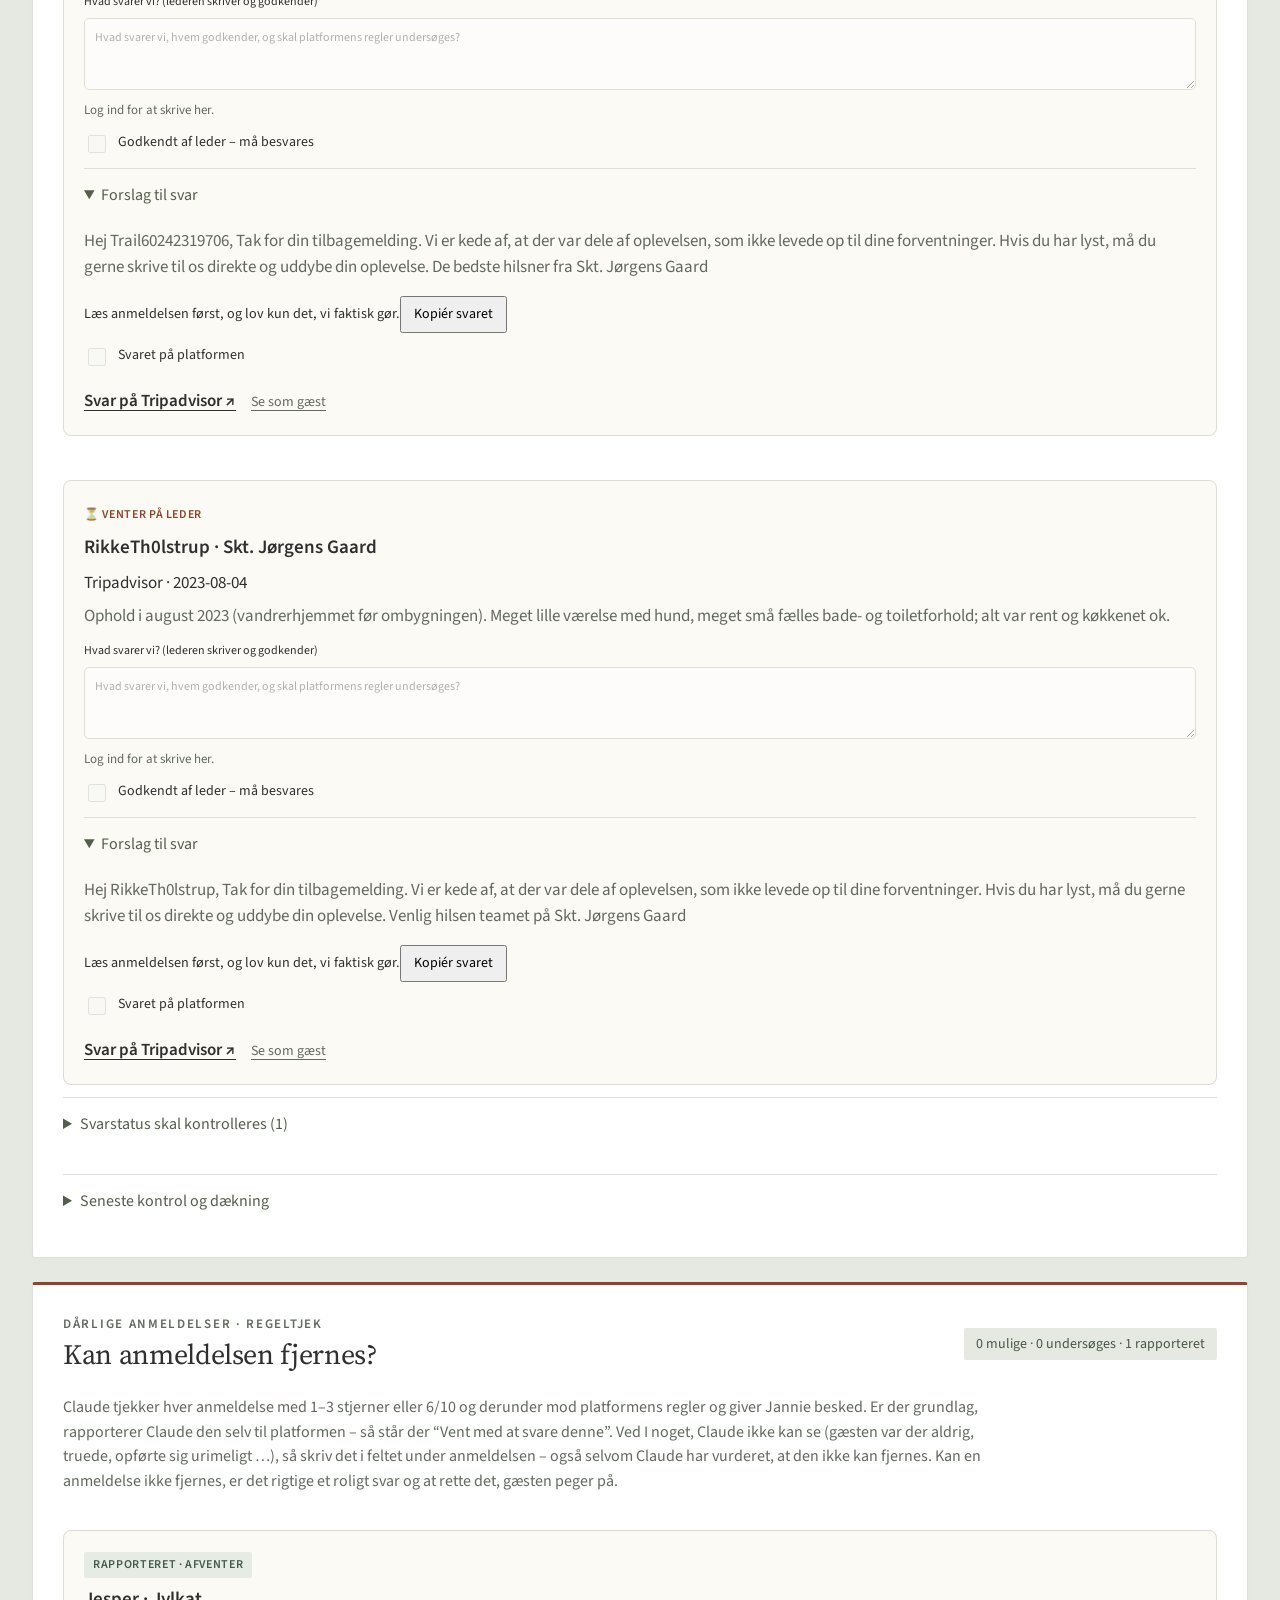
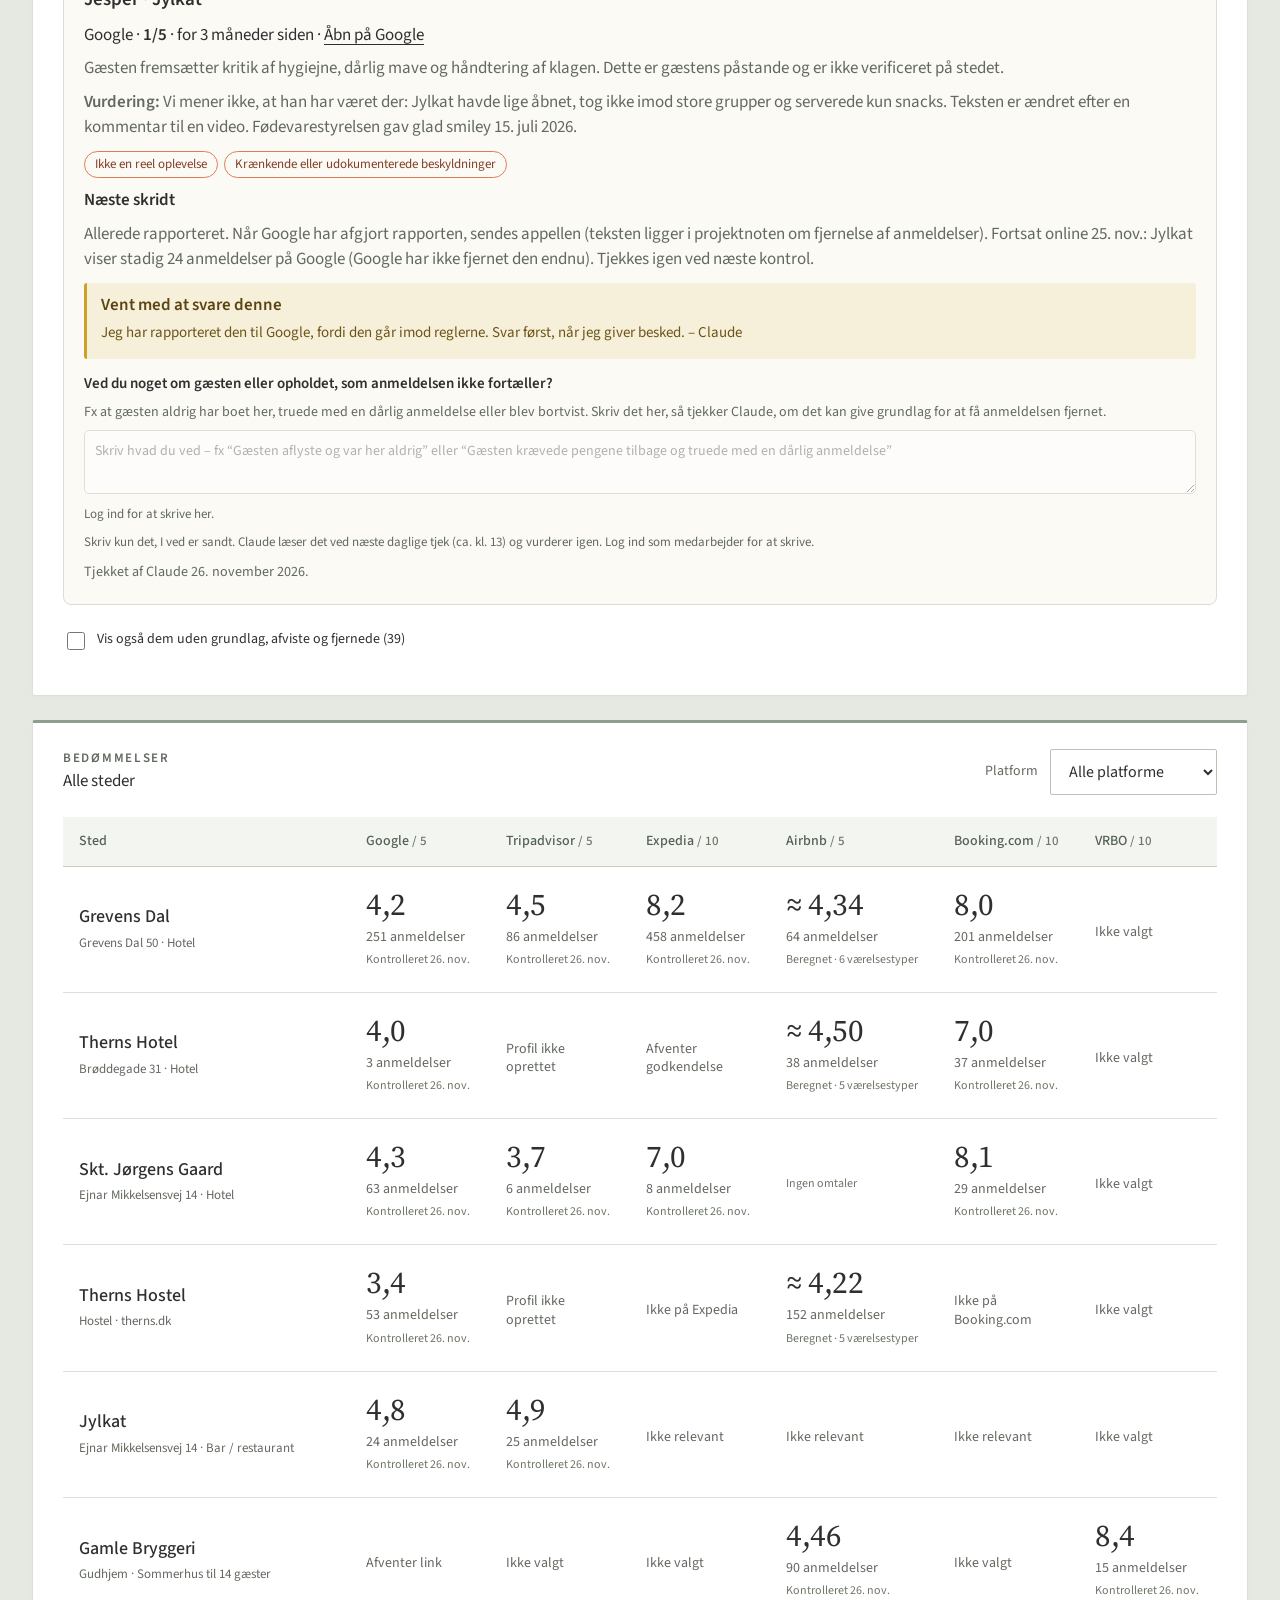
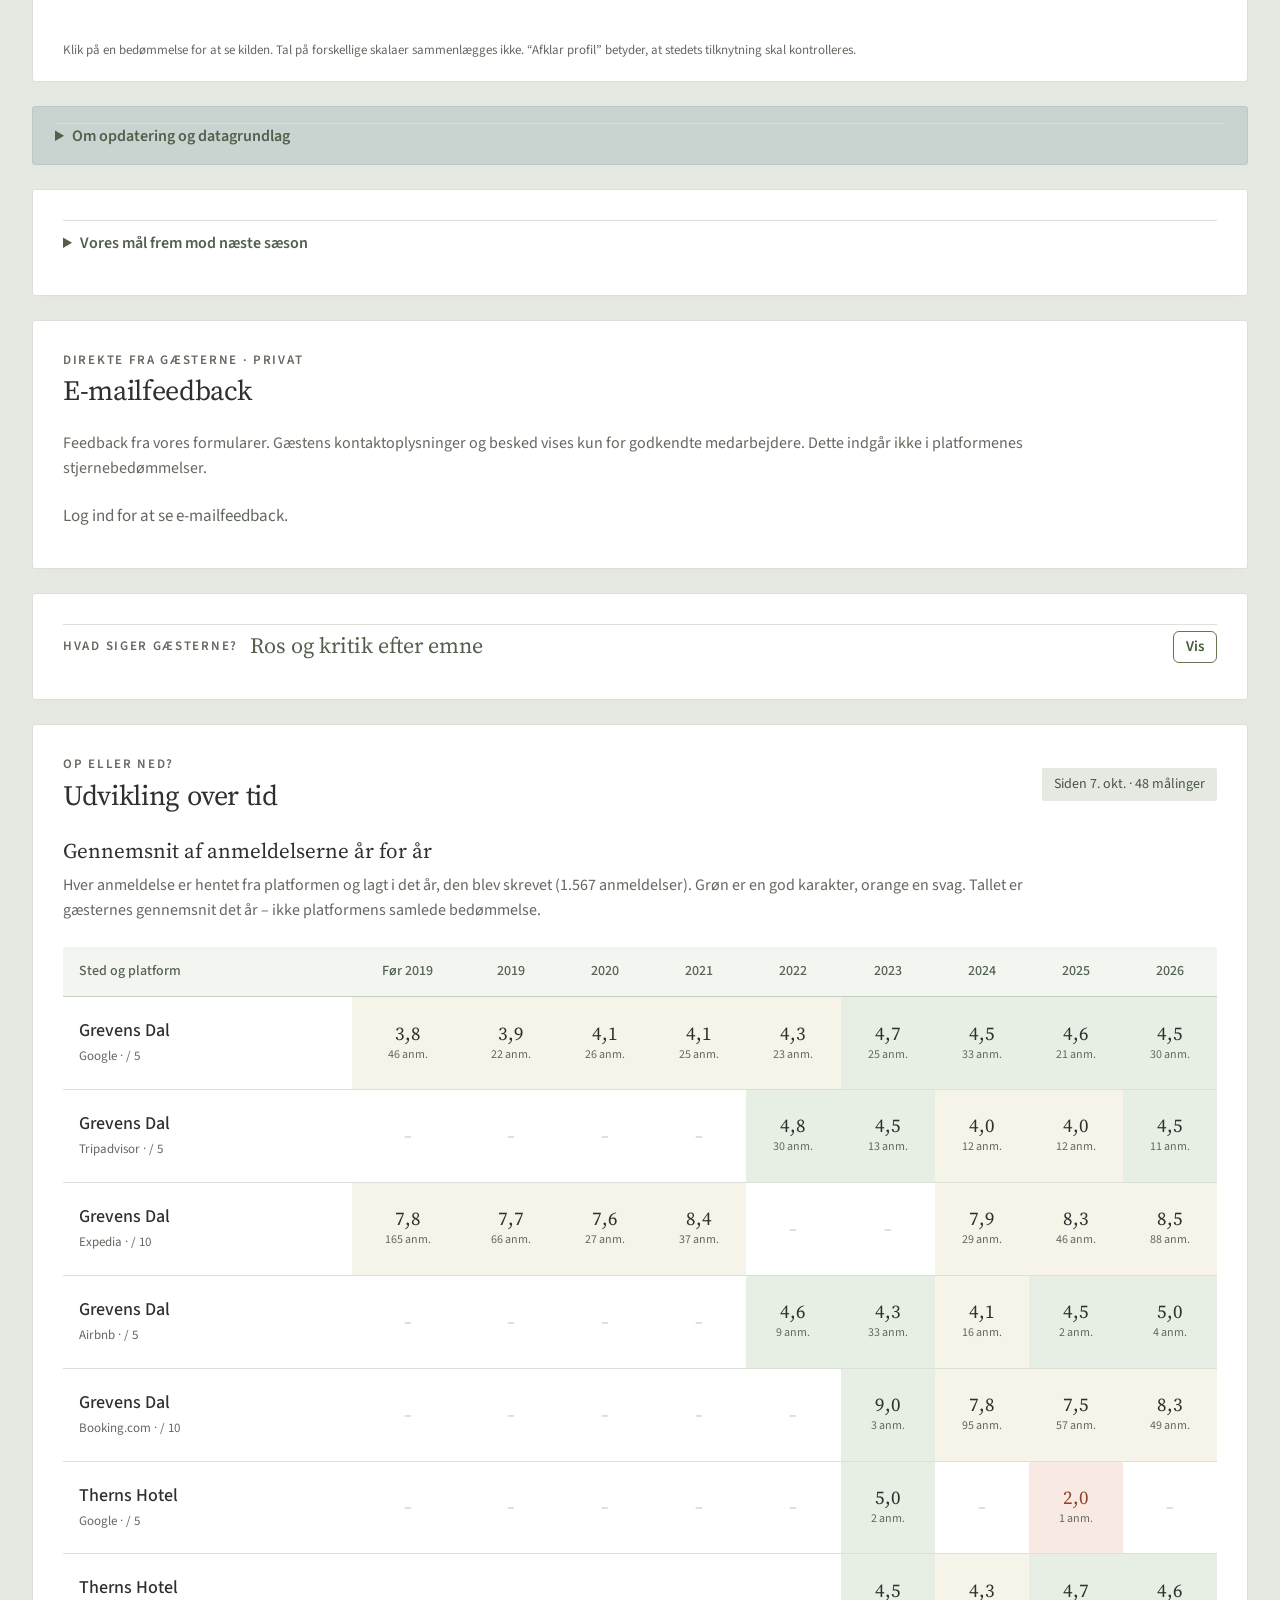
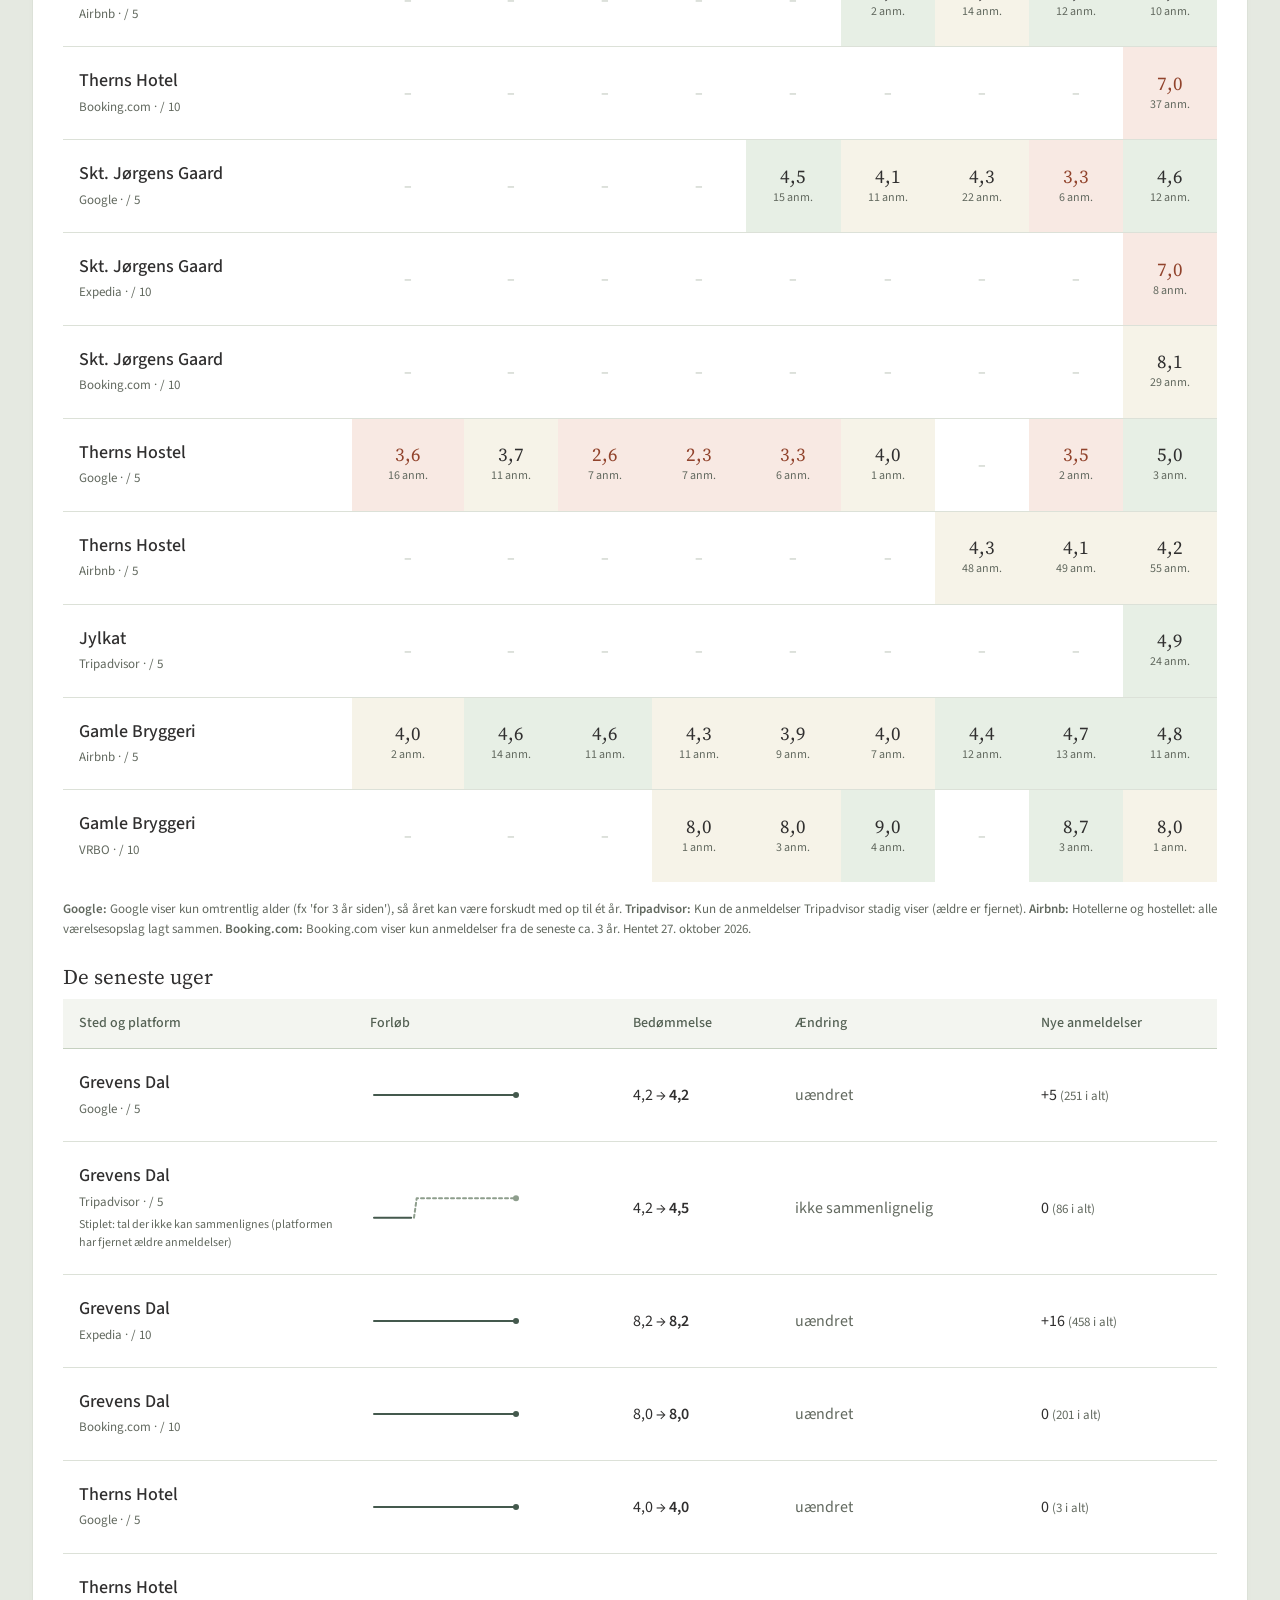
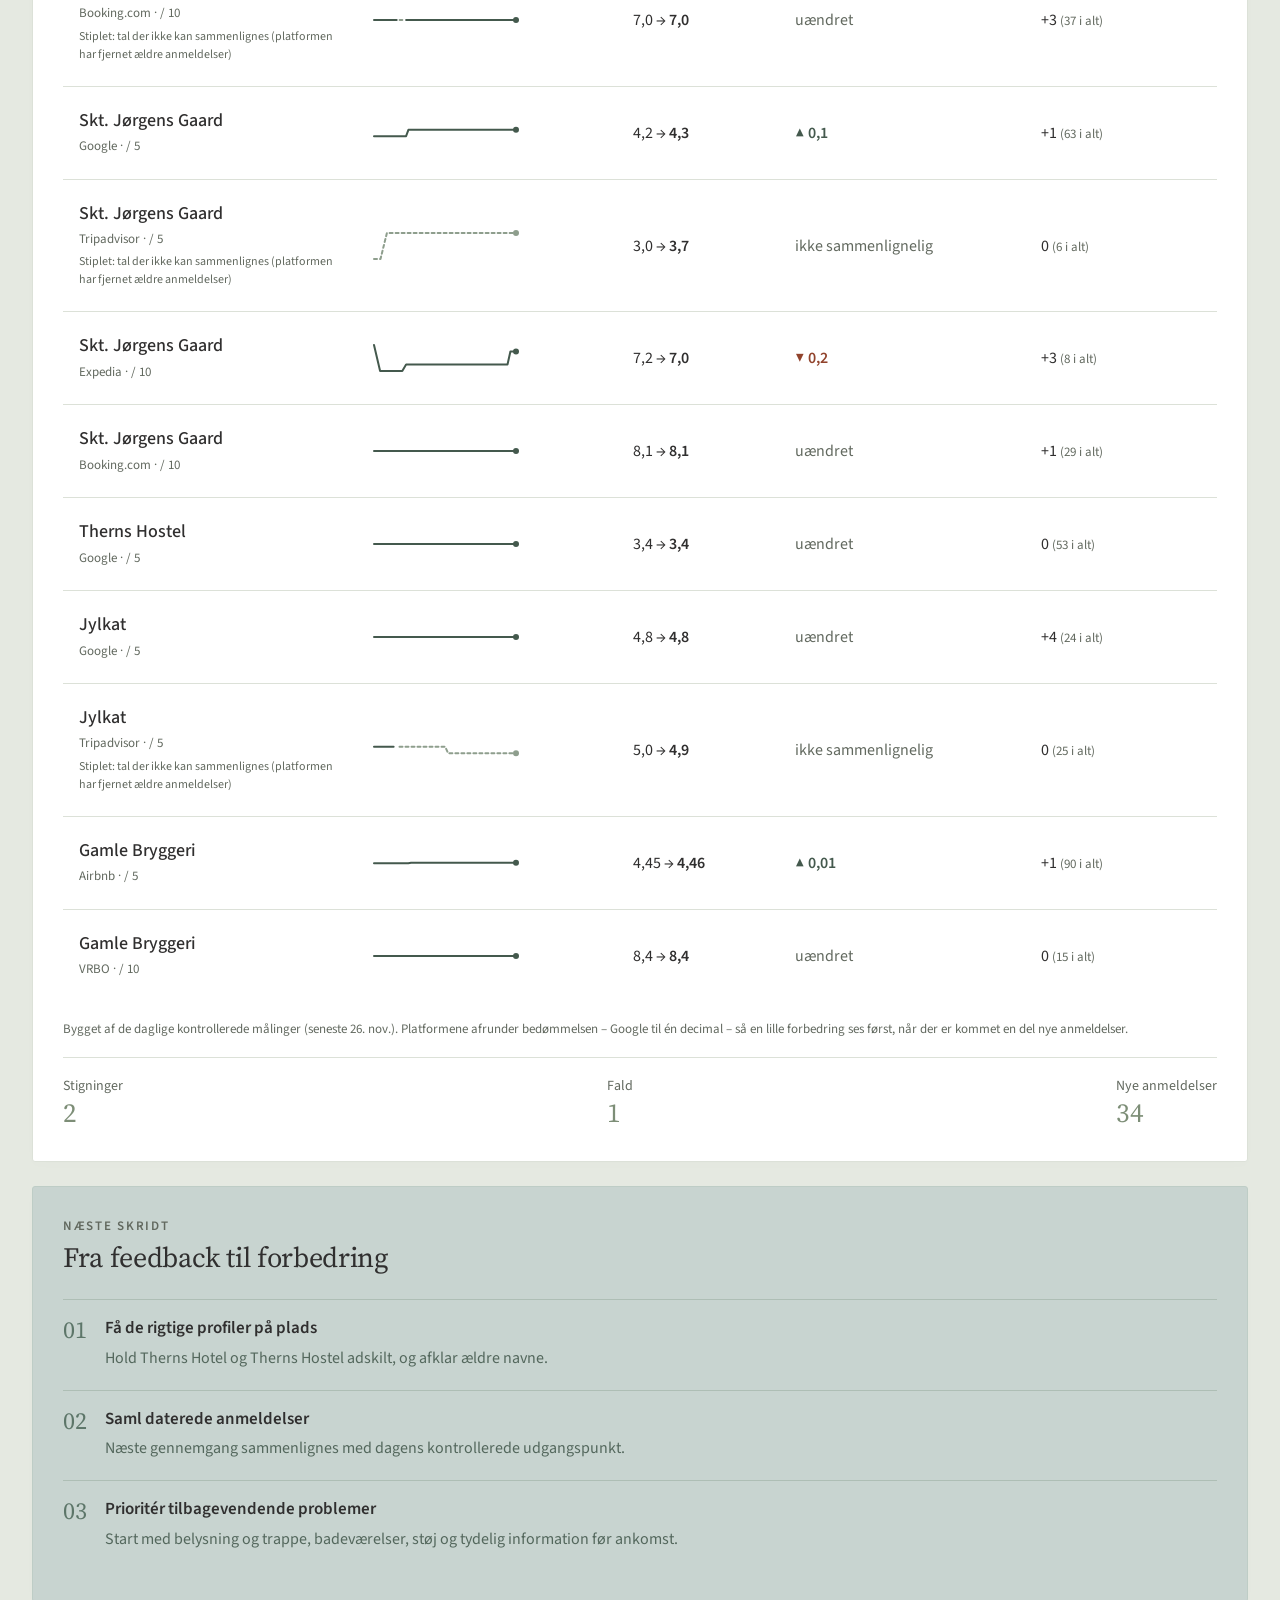
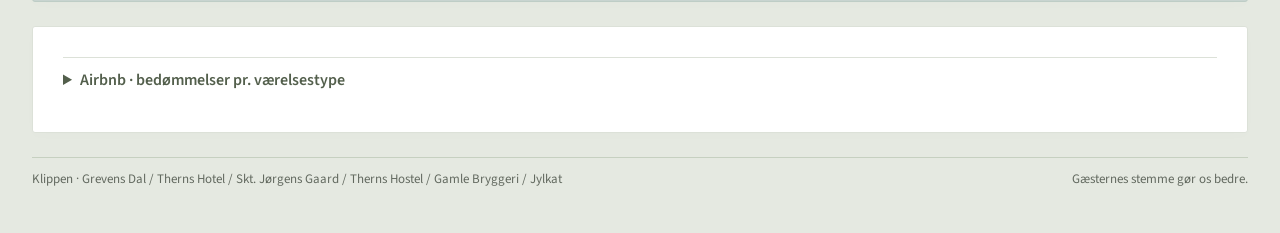
==== commit 17c768c5: "Opdater delkontrol 26. november 2026 (alle platforme kontrolleret; ingen nye anmeldelser) Co-Authore" ====
--- a/docs/index.html
+++ b/docs/index.html
@@ -1,9 +1,9 @@
 <!doctype html>
 <html lang="da"><head><meta charset="utf-8"><meta name="viewport" content="width=device-width,initial-scale=1"><title>Klippen · Gæsternes stemme</title><meta name="robots" content="noindex,nofollow,noarchive"><meta name="description" content="Fælles overblik over anmeldelser for Klippens tre hoteller, Therns Hostel, Gamle Bryggeri og Jylkat."><link rel="icon" type="image/png" href="assets/klippen-mark.png"><link rel="stylesheet" href="style.css?v=20261028"><script src="airbnb-map.js?v=20261014" defer></script><script src="app.js?v=20261014" defer></script><script src="night-report.js?v=20261028" defer></script><script src="removal-check.js?v=20261025c" defer></script><script src="history.js?v=20261027" defer></script><script src="trend.js?v=20261027c" defer></script><script src="staff.js?v=20261028" defer></script></head>
-<body><header><a class="brand" href="./" aria-label="Klippen · Gæsternes stemme"><img src="assets/klippen-logo.png" alt="Klippen Hotel" width="132" height="80"><span class="brand-copy">Gæsternes stemme<small>Hoteller, hostel, sommerhus &amp; Jylkat</small></span></a><span class="edition">Medarbejderoverblik <strong>Delkontrol 25. november</strong></span></header><main>
+<body><header><a class="brand" href="./" aria-label="Klippen · Gæsternes stemme"><img src="assets/klippen-logo.png" alt="Klippen Hotel" width="132" height="80"><span class="brand-copy">Gæsternes stemme<small>Hoteller, hostel, sommerhus &amp; Jylkat</small></span></a><span class="edition">Medarbejderoverblik <strong>Delkontrol 26. november</strong></span></header><main>
 <section class="panel" id="teamLogin" aria-label="Medarbejderlogin"></section>
 <section class="celebration" hidden id="celebration" aria-label="Gode nyheder"><span class="celebration-spark" aria-hidden="true">🎆 ✨ 🎉</span><div><div class="eyebrow">DET SKAL VI FEJRE · 8. OKTOBER 2026</div><h2>Mega godt gået, team!</h2><p><strong>Gamle Bryggeri er blevet Superhost på Airbnb!</strong> Jannie fortæller, at I har opfyldt kravene i perioden og løftet ratingen til 4,8. Tak for jeres arbejde med at give gæsterne en fantastisk oplevelse.</p><small>Nyhed oplyst af Jannie 8. oktober. Periodens rating er ikke bekræftet som opslagets samlede bedømmelse.</small></div></section>
-<div class="heading"><div><div class="eyebrow">ANMELDELSESOVERBLIK</div><h1>Gæsternes oplevelse af Klippen</h1><p>Bedømmelser, gæsternes feedback og det, vi skal følge op på.</p></div><span class="stamp">Seneste delkontrol<br><strong>25. november 2026</strong></span></div>
+<div class="heading"><div><div class="eyebrow">ANMELDELSESOVERBLIK</div><h1>Gæsternes oplevelse af Klippen</h1><p>Bedømmelser, gæsternes feedback og det, vi skal følge op på.</p></div><span class="stamp">Seneste delkontrol<br><strong>26. november 2026</strong></span></div>
 
 
 <nav class="places" aria-label="Vælg sted" id="places"></nav>
@@ -11,7 +11,7 @@
 <section class="panel" id="nightReport" aria-label="Seneste gennemgang"></section>
 <section class="panel" id="removalCheck" aria-label="Kan anmeldelsen fjernes?"></section>
 <section class="panel score-panel"><div class="section-heading"><div><div class="eyebrow">BEDØMMELSER</div><h 2 id="placeTitle">Alle steder</h2></div><label class="select-label">Platform<select id="platform"><option value="all">Alle platforme</option><option>Google</option><option>Tripadvisor</option><option>Expedia</option><option>Airbnb</option><option>Booking.com</option><option>VRBO</option></select></label></div><div class="table-wrap"><table><thead><tr><th>Sted</th><th>Google <small>/ 5</small></th><th>Tripadvisor <small>/ 5</small></th><th>Expedia <small>/ 10</small></th><th>Airbnb <small>/ 5</small></th><th>Booking.com <small>/ 10</small></th><th>VRBO <small>/ 10</small></th></tr></thead><tbody id="scores"></tbody></table></div><p class="footnote">Klik på en bedømmelse for at se kilden. Tal på forskellige skalaer sammenlægges ikke. “Afklar profil” betyder, at stedets tilknytning skal kontrolleres.</p></section>
-<details class="notice"><summary>Om opdatering og datagrundlag</summary><span class="notice-icon">i</span><div><strong>Første kontrollerede udgangspunkt</strong><p>Udgangspunktet er fra 7. oktober. Seneste delkontrol: 25. november. Alle platforme er kontrolleret: ingen nye anmeldelser, og tallene er uændrede. Booking.com er kontrolleret på de offentlige sider (ekstranettet er logget ud), Expedia også i Partner Central; Jørgen (Therns, 6 af 10) venter fortsat på personalets svar. Jesper-anmeldelsen på Jylkats Google-profil er fortsat online (rapporten afventer Google). Skt. Jørgens Gaard på Google: den gamle, lukkede profil viser 63 anmeldelser – sagen hos Google er åben. Manglende profiler, sprog og historik er fortsat ikke dækket.</p></div></details>
+<details class="notice"><summary>Om opdatering og datagrundlag</summary><span class="notice-icon">i</span><div><strong>Første kontrollerede udgangspunkt</strong><p>Udgangspunktet er fra 7. oktober. Seneste delkontrol: 26. november. Alle platforme er kontrolleret: ingen nye anmeldelser, og tallene er uændrede. Booking.com er kontrolleret på de offentlige sider (ekstranettet er logget ud), Expedia også i Partner Central; Jørgen (Therns, 6 af 10) venter fortsat på personalets svar. Jesper-anmeldelsen på Jylkats Google-profil er fortsat online (rapporten afventer Google). Skt. Jørgens Gaard på Google: den gamle, lukkede profil viser 63 anmeldelser – sagen hos Google er åben. Manglende profiler, sprog og historik er fortsat ikke dækket.</p></div></details>
 <details class="panel" id="reviewGoals"><summary>Vores mål frem mod næste sæson</summary><div class="section-heading"><div><div class="eyebrow">VORES MÅL</div><h2>En bedre gæsteoplevelse frem mod næste sæson</h2></div><span class="tag">Senest 1. oktober 2027</span></div><p class="section-intro">Lavsæsonen bruges til forbedringer. Vi vurderer resultatet efter sommeren 2027. Udgangspunktet er de kontrollerede bedømmelser fra 7. oktober 2026.</p><div class="table-wrap" id="goalsTable"><table><thead><tr><th>Sted</th><th>Platform</th><th>Senest målt</th><th>Mål</th><th>Afstand til målet</th></tr></thead><tbody id="goalRows"></tbody></table></div><p class="empty-text" id="goalsEmpty" hidden>Der er endnu ikke aftalt et bedømmelsesmål for dette valg.</p><div class="suggestion"><strong>Det gør vi undervejs</strong><p>Inden 21. oktober: gennemgå svarrestancen og fordel ansvaret. Svar på ny kritik inden 48 timer. Therns' badeværelser er under forbedring; arbejdet, billeder og beskrivelser skal være på plads før højsæsonen 2027.</p><p>Følg de næste 10–20 anmeldelser særskilt for hvert sted og hver platform. Se især efter, om kritikken af badeværelser aftager. Jylkat skal fastholde mindst 4,8 på Google, mens antallet af anmeldelser vokser.</p></div></details>
 <details class="panel fold" id="topicsFold"><summary><span class="eyebrow">HVAD SIGER GÆSTERNE?</span><strong>Ros og kritik efter emne</strong><span class="fold-hint">Vis</span></summary><section id="reviewTopics" aria-label="Ros og kritik efter emne"></section></details>
 <div class="trend-stack"><section class="panel history" id="trendPanel" aria-label="Udvikling over tid"></section><aside class="panel next"><div class="eyebrow">NÆSTE SKRIDT</div><h2>Fra feedback til forbedring</h2><ol><li><span>01</span><div><strong>Få de rigtige profiler på plads</strong><p>Hold Therns Hotel og Therns Hostel adskilt, og afklar ældre navne.</p></div></li><li><span>02</span><div><strong>Saml daterede anmeldelser</strong><p>Næste gennemgang sammenlignes med dagens kontrollerede udgangspunkt.</p></div></li><li><span>03</span><div><strong>Prioritér tilbagevendende problemer</strong><p>Start med belysning og trappe, badeværelser, støj og tydelig information før ankomst.</p></div></li></ol></aside></div>
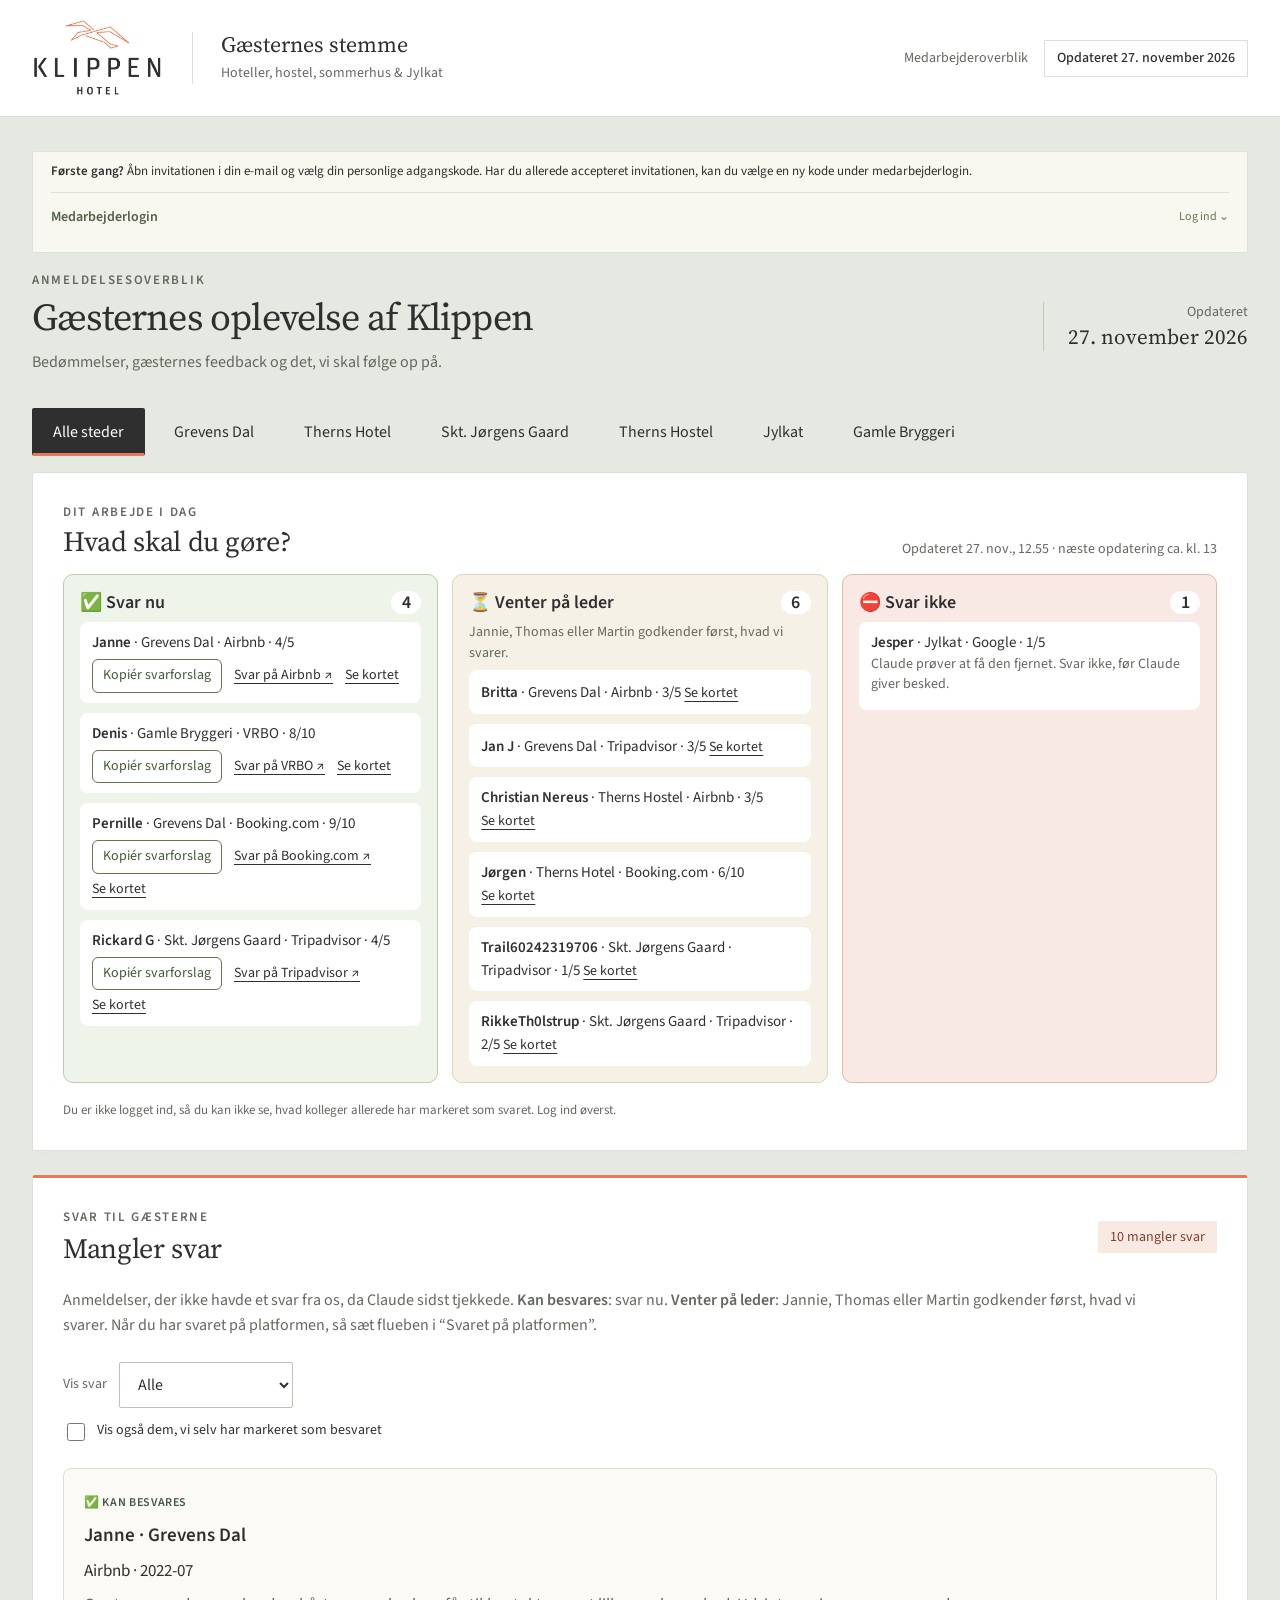
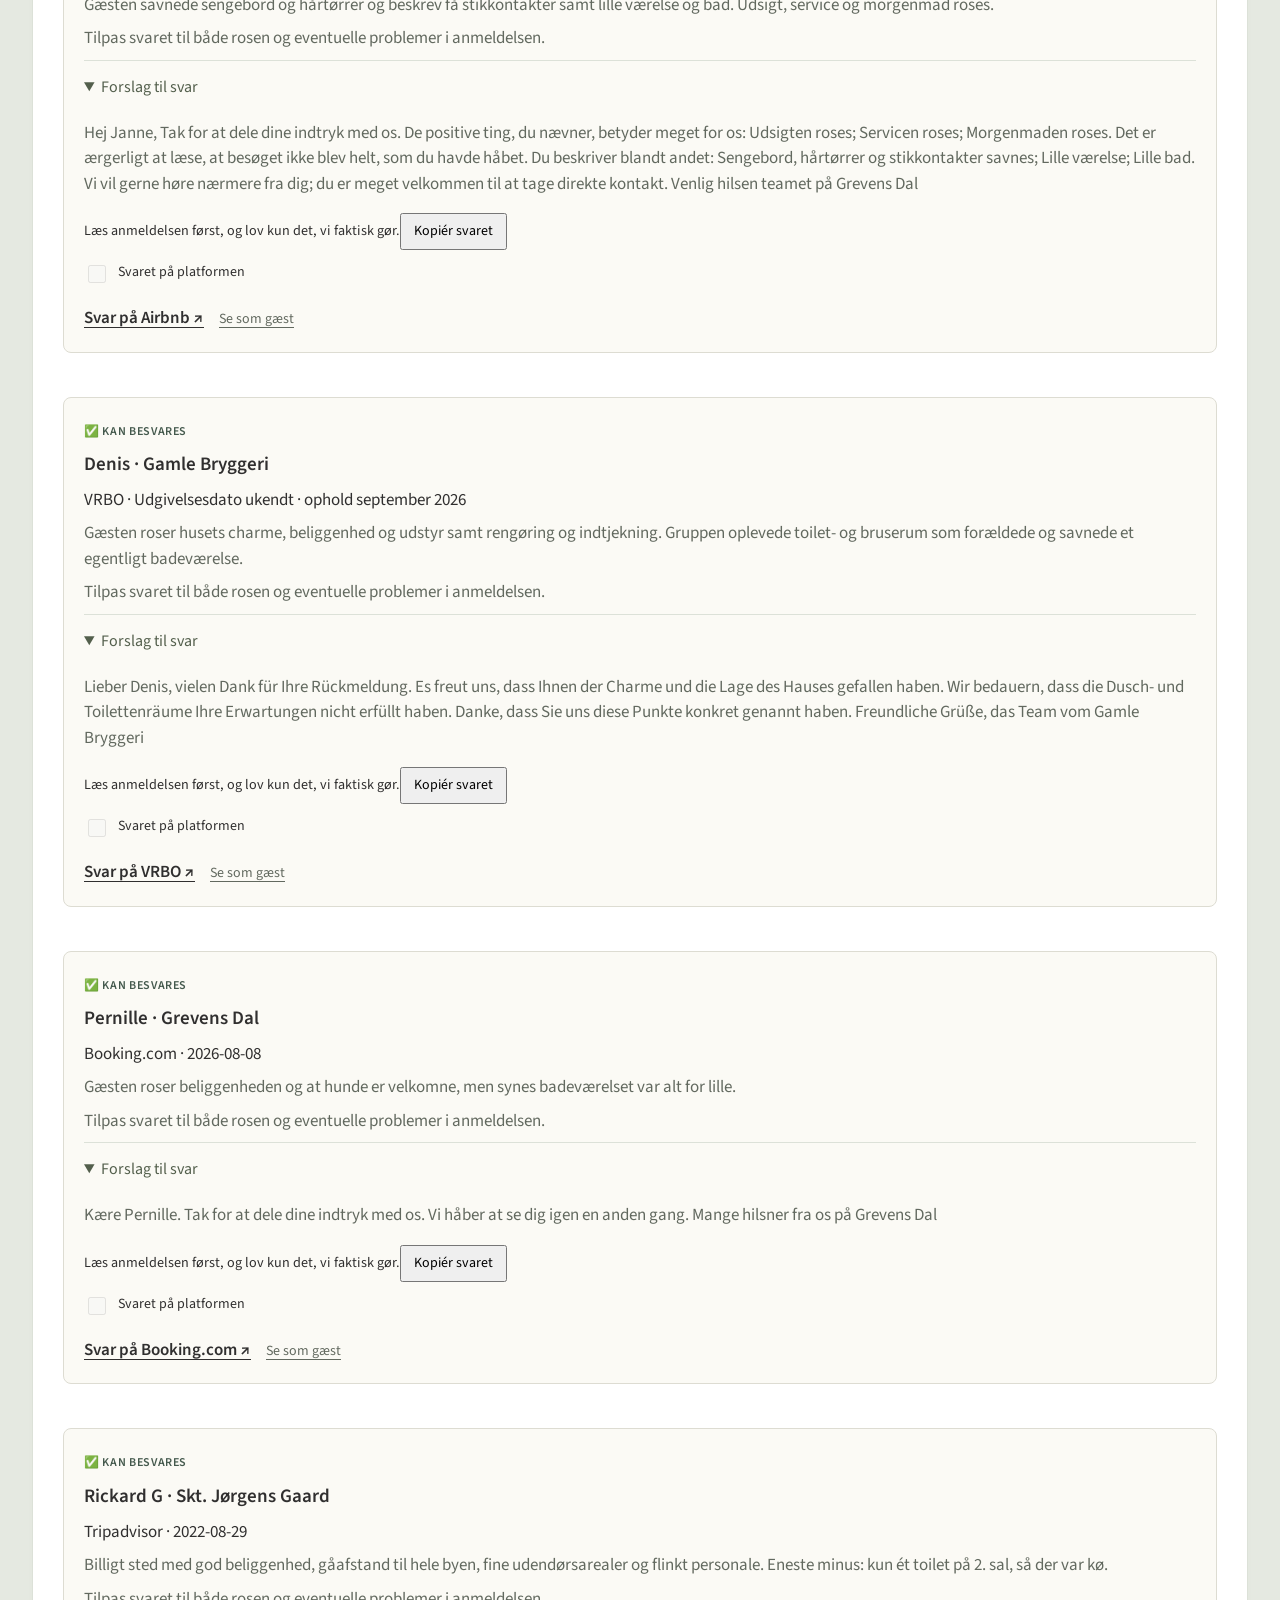
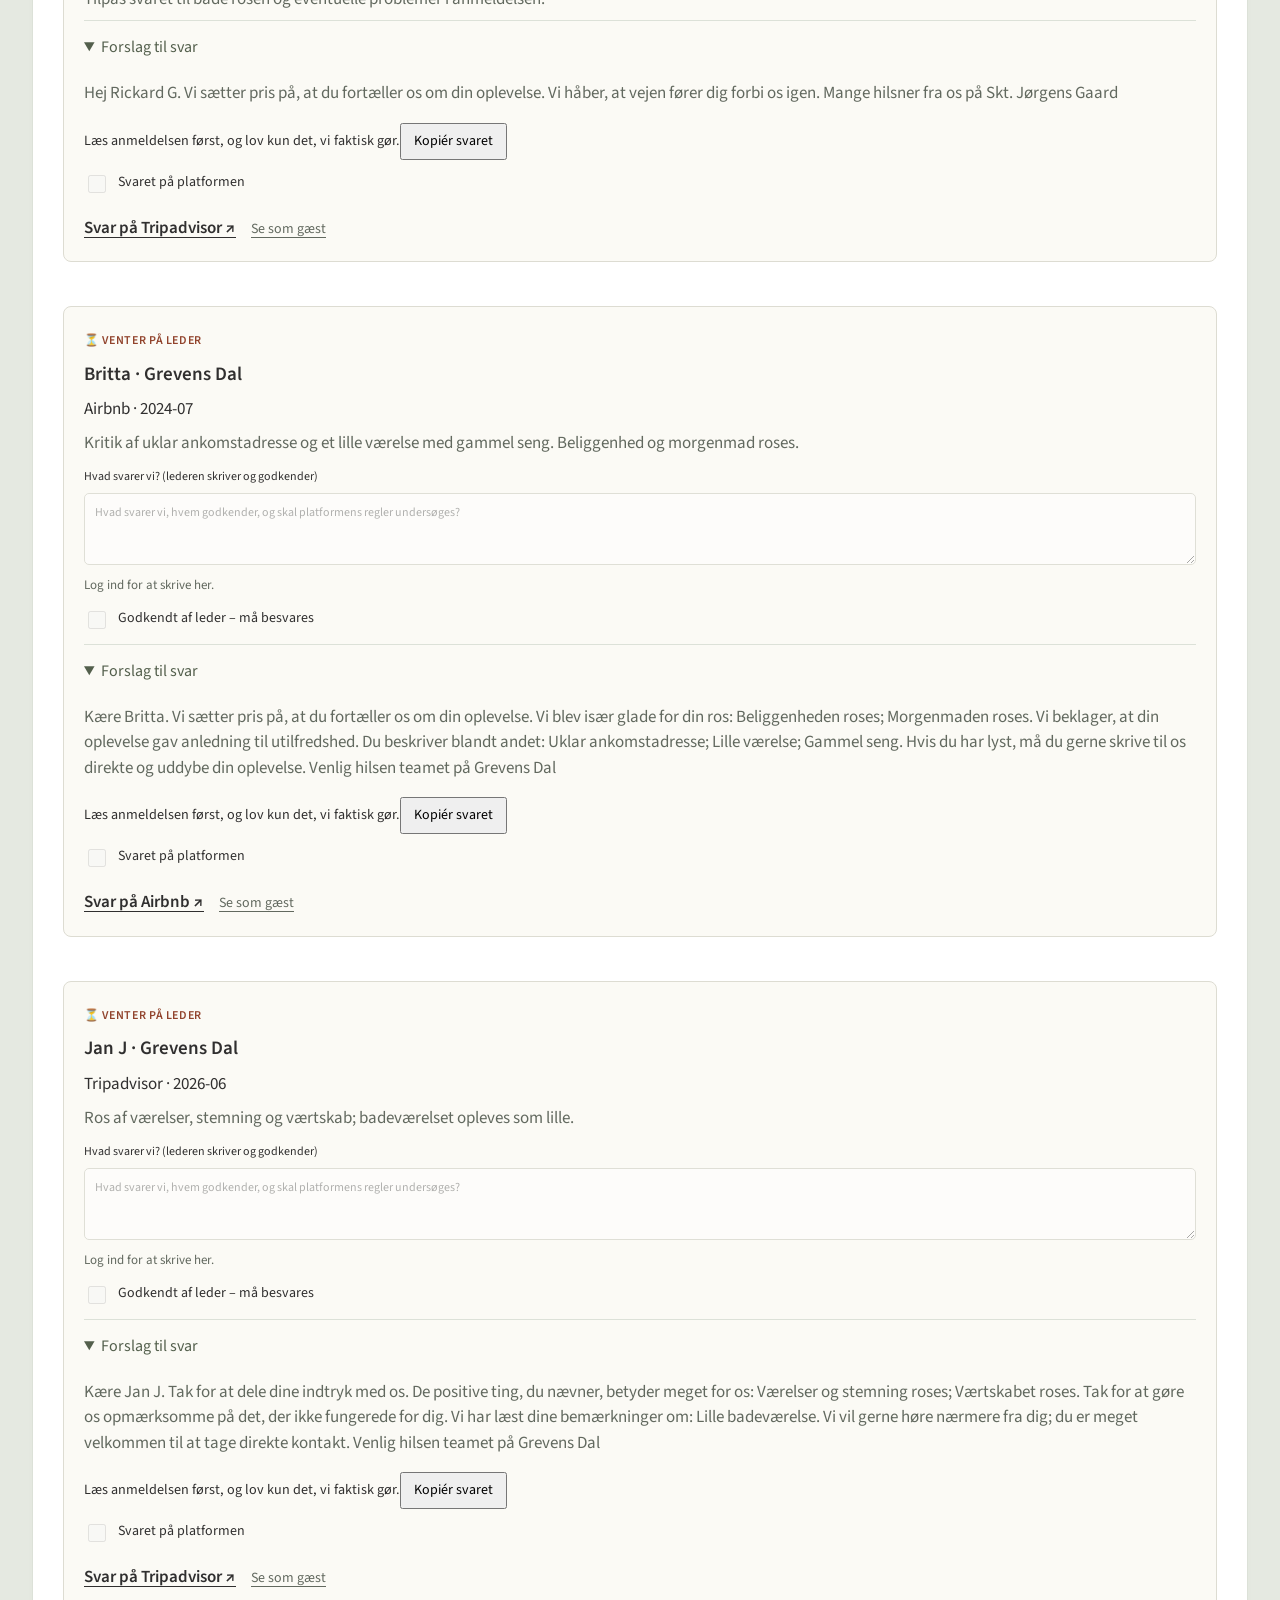
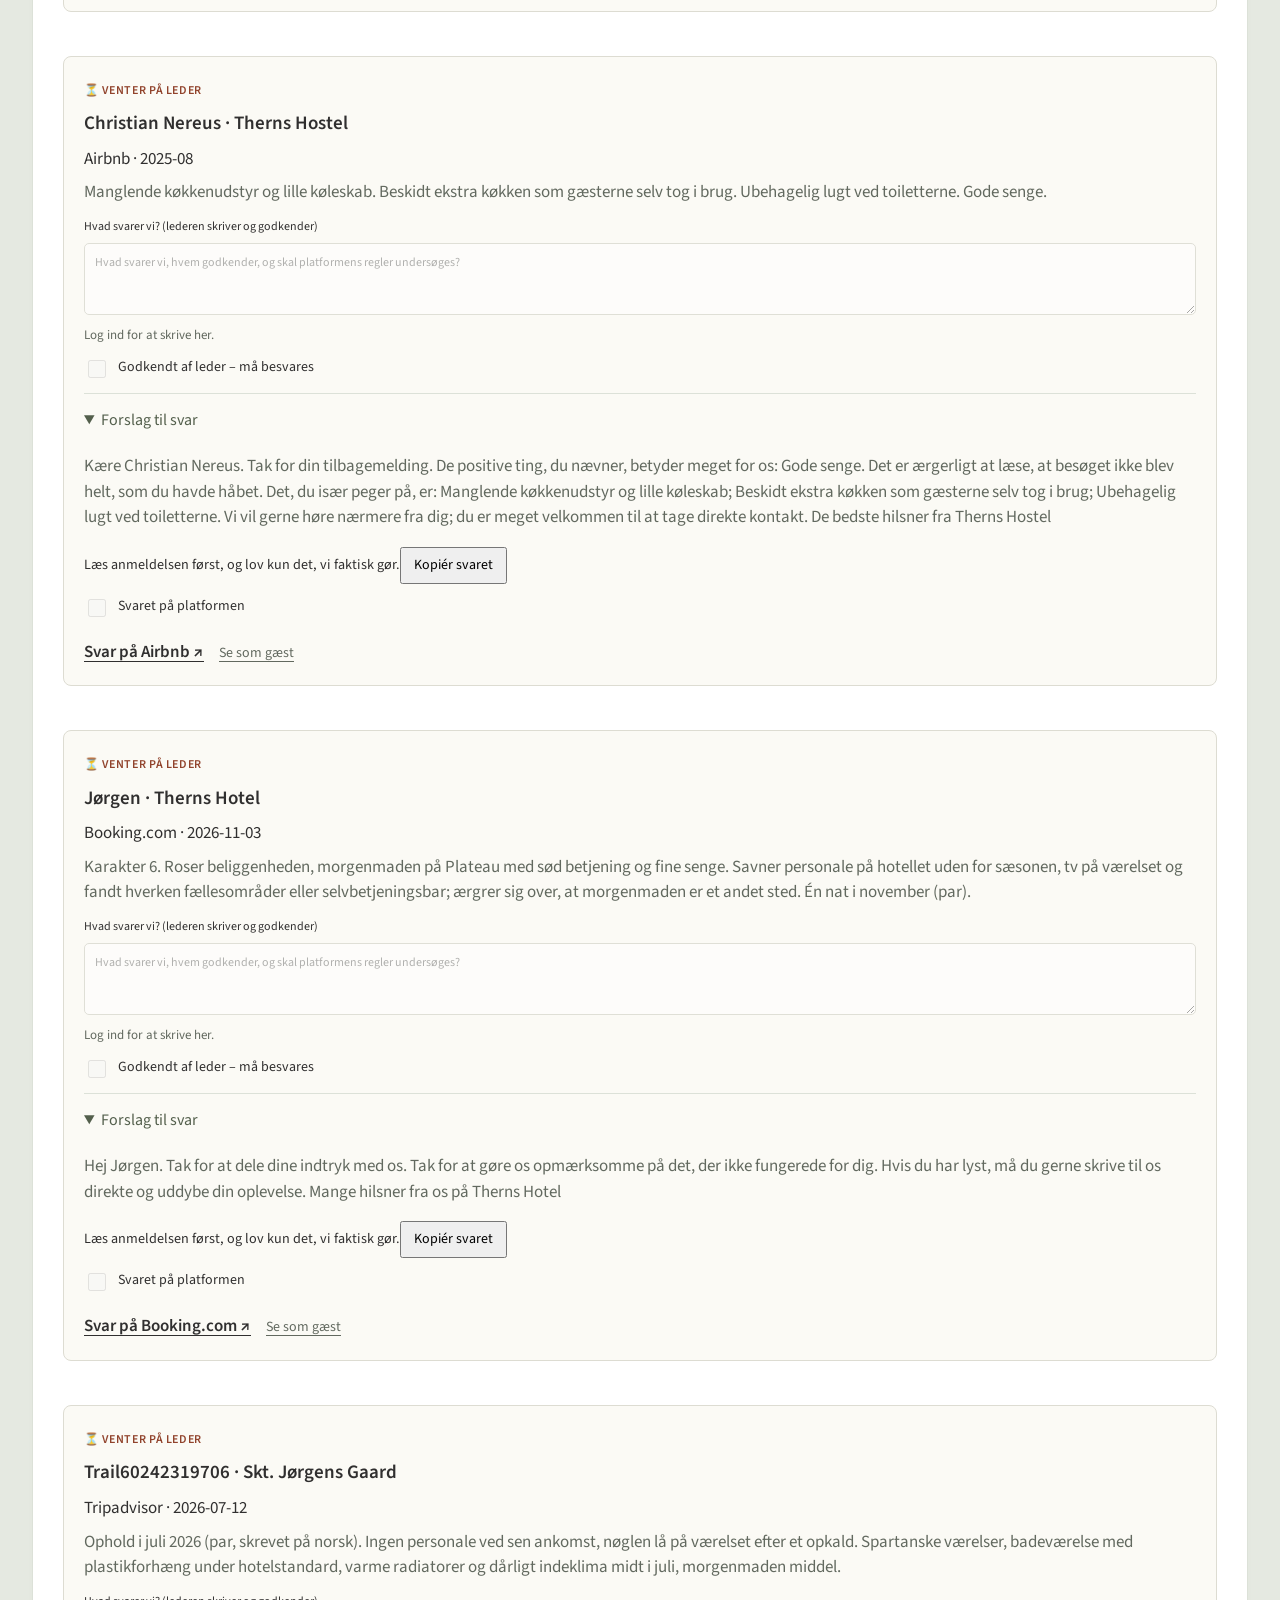
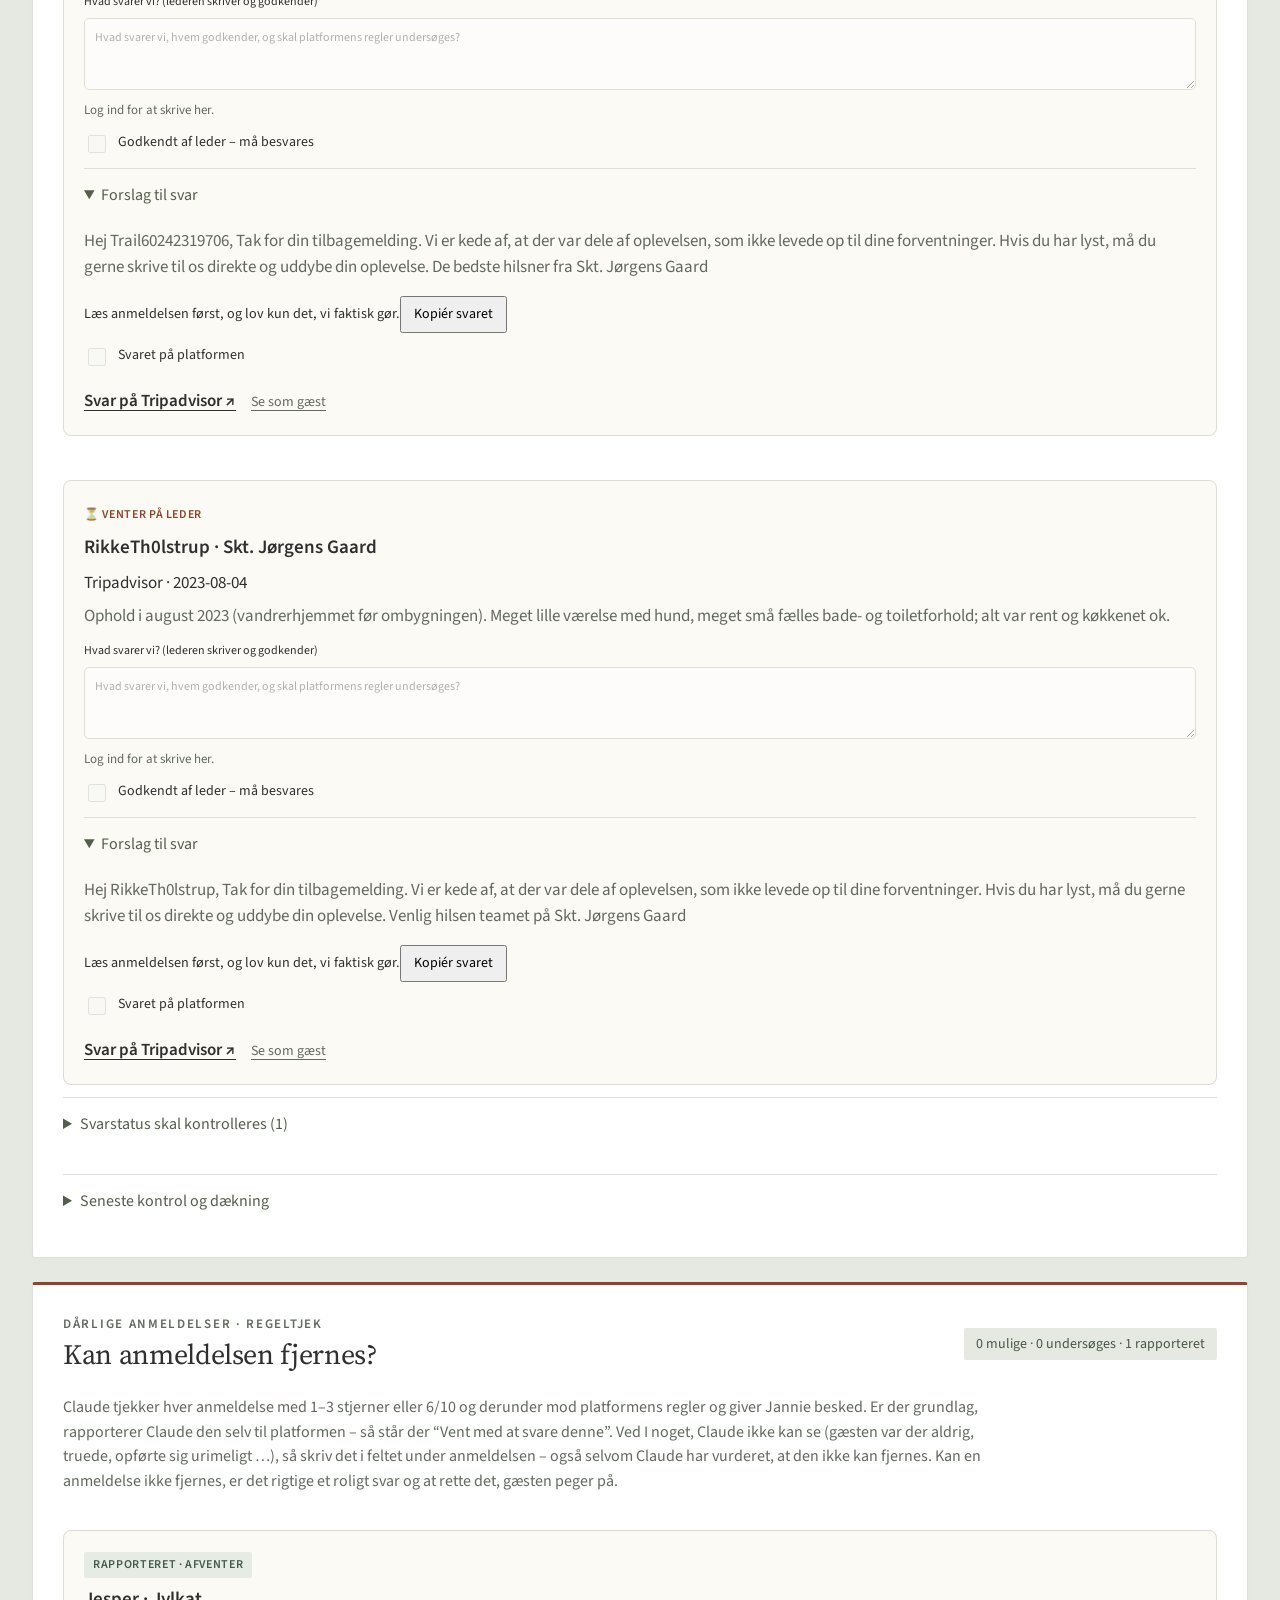
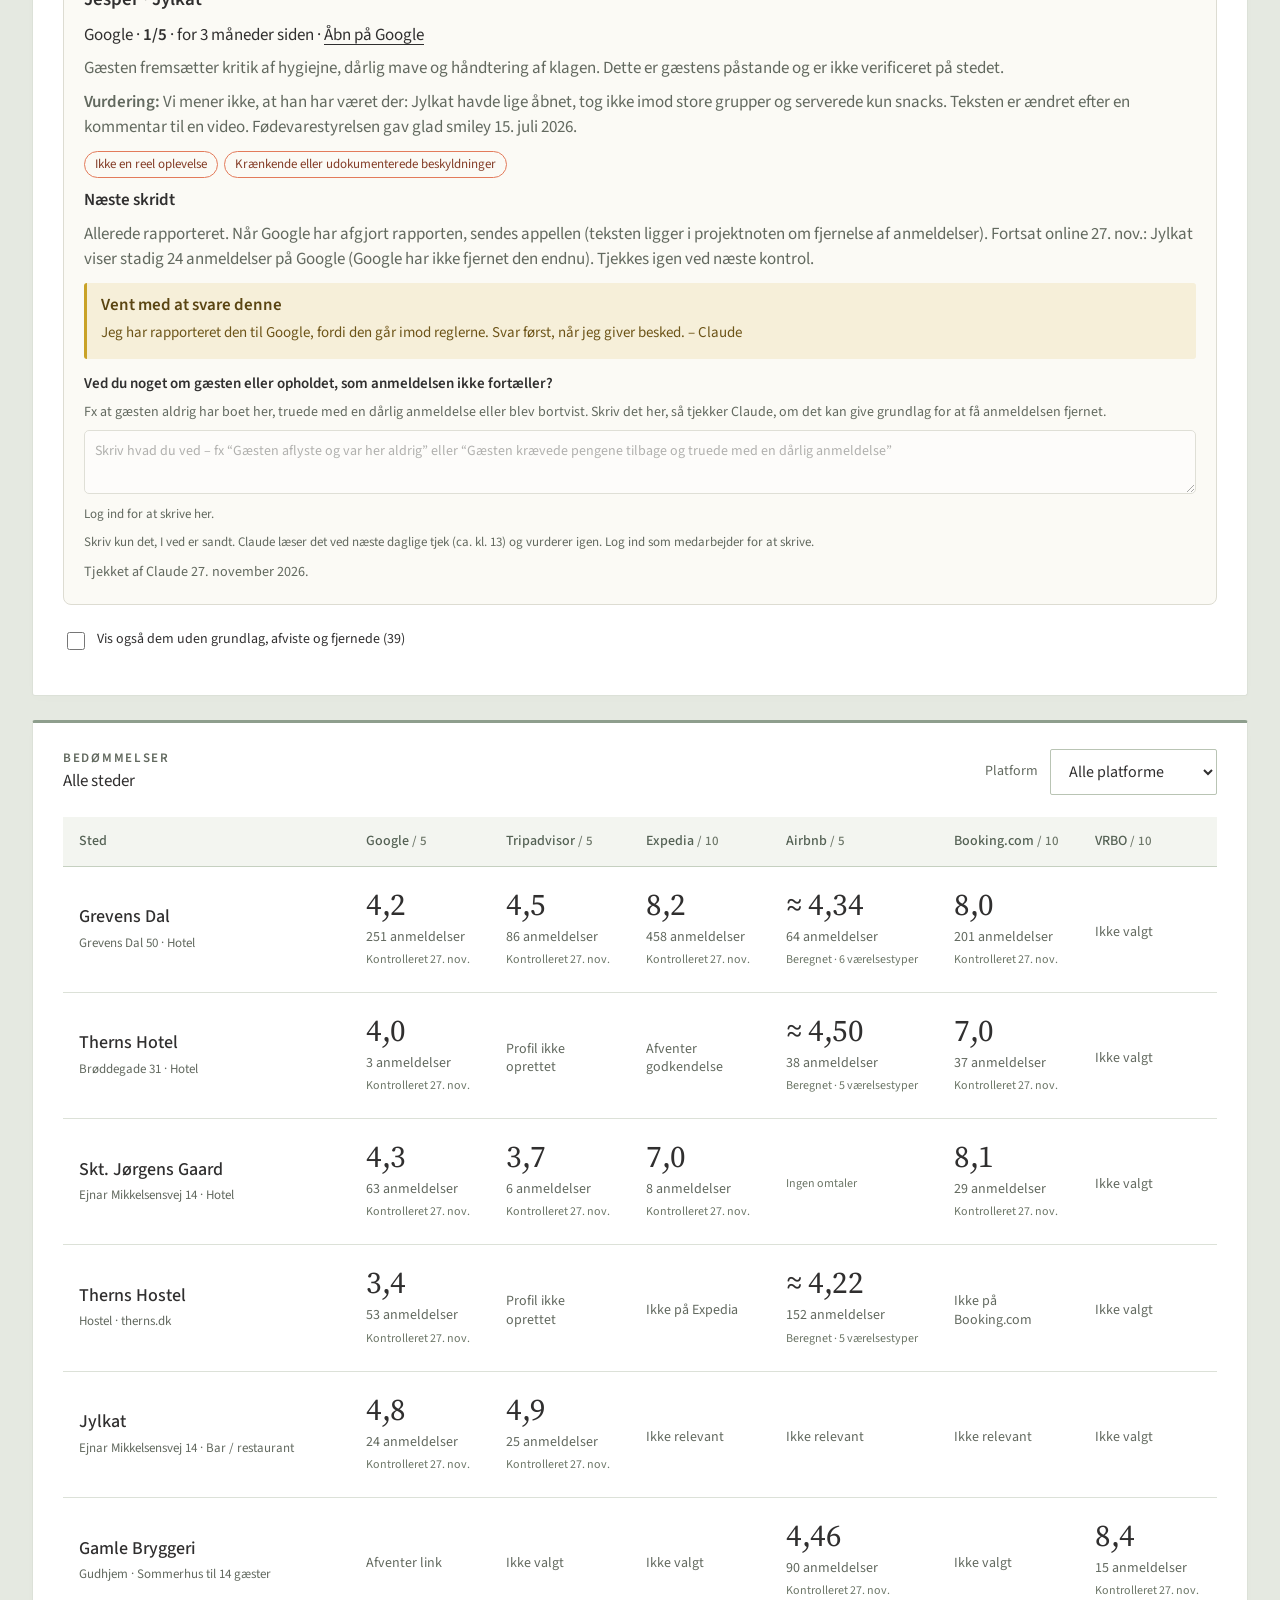
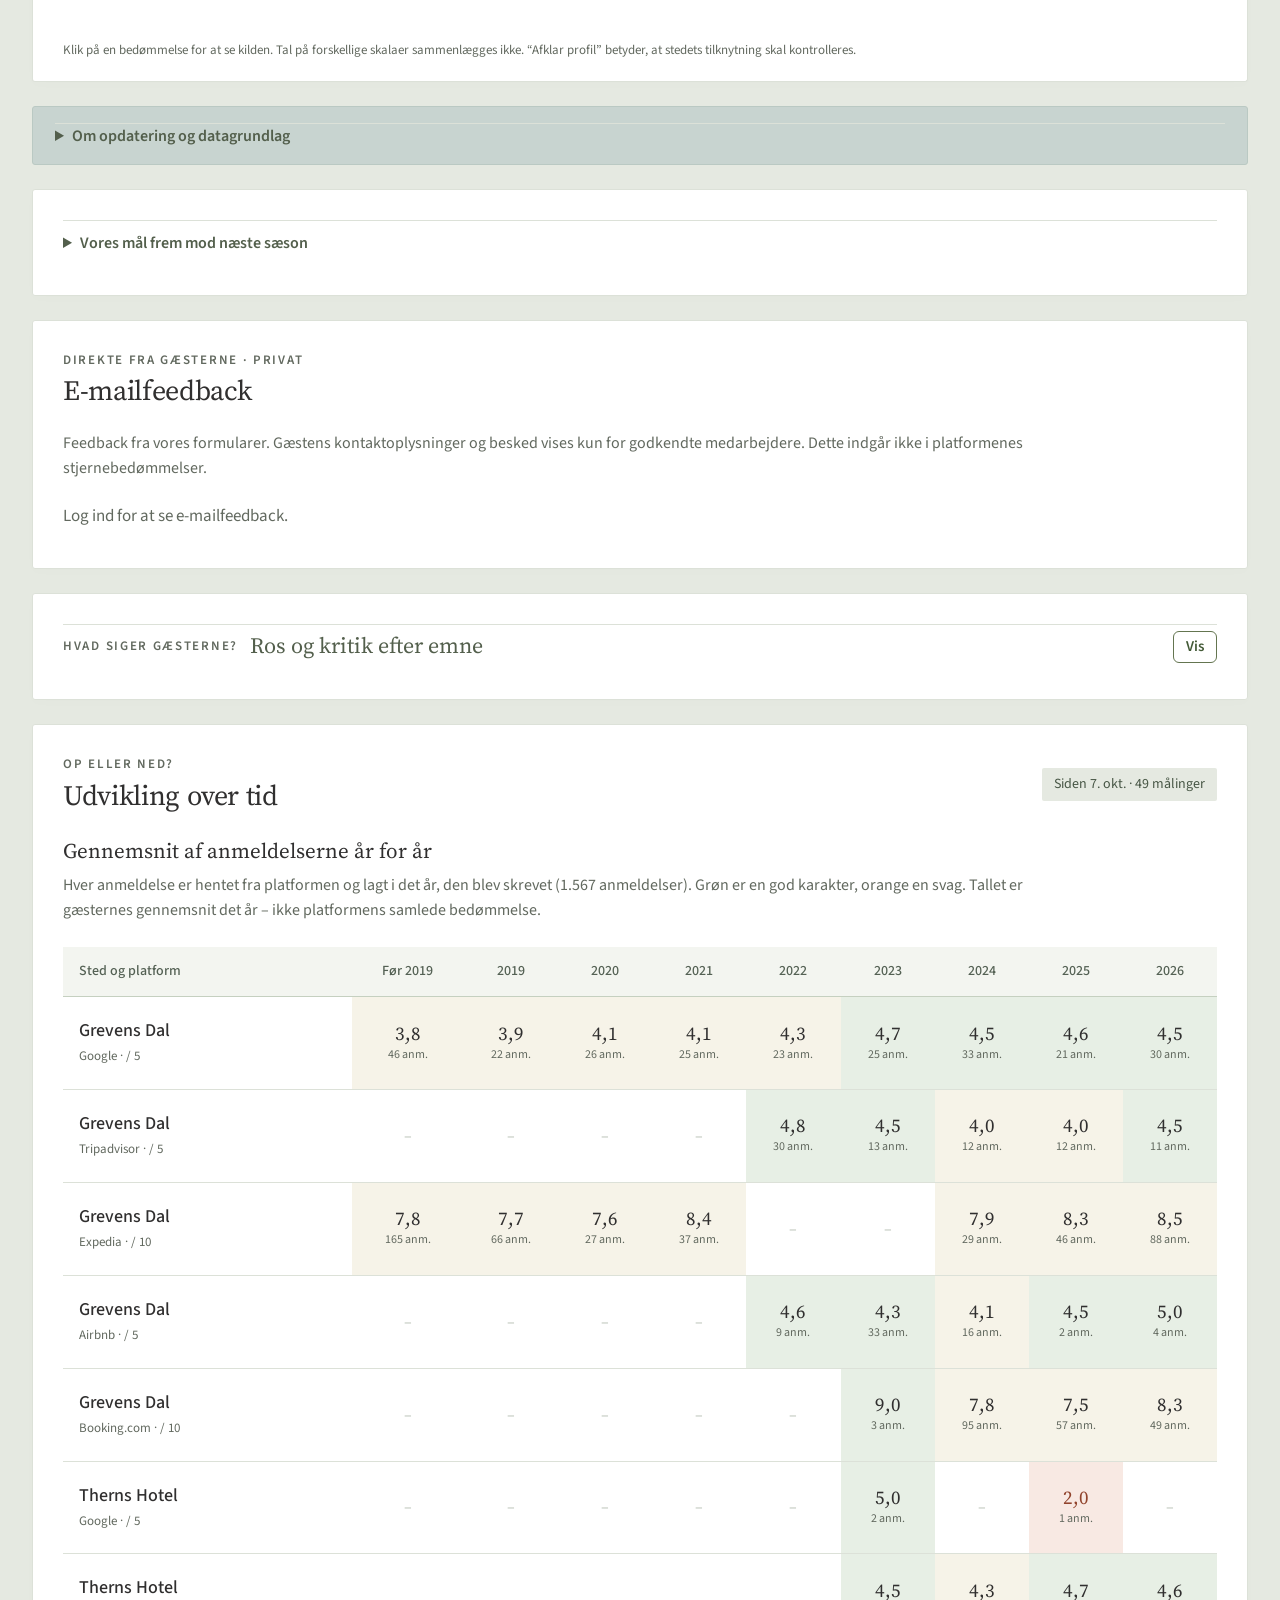
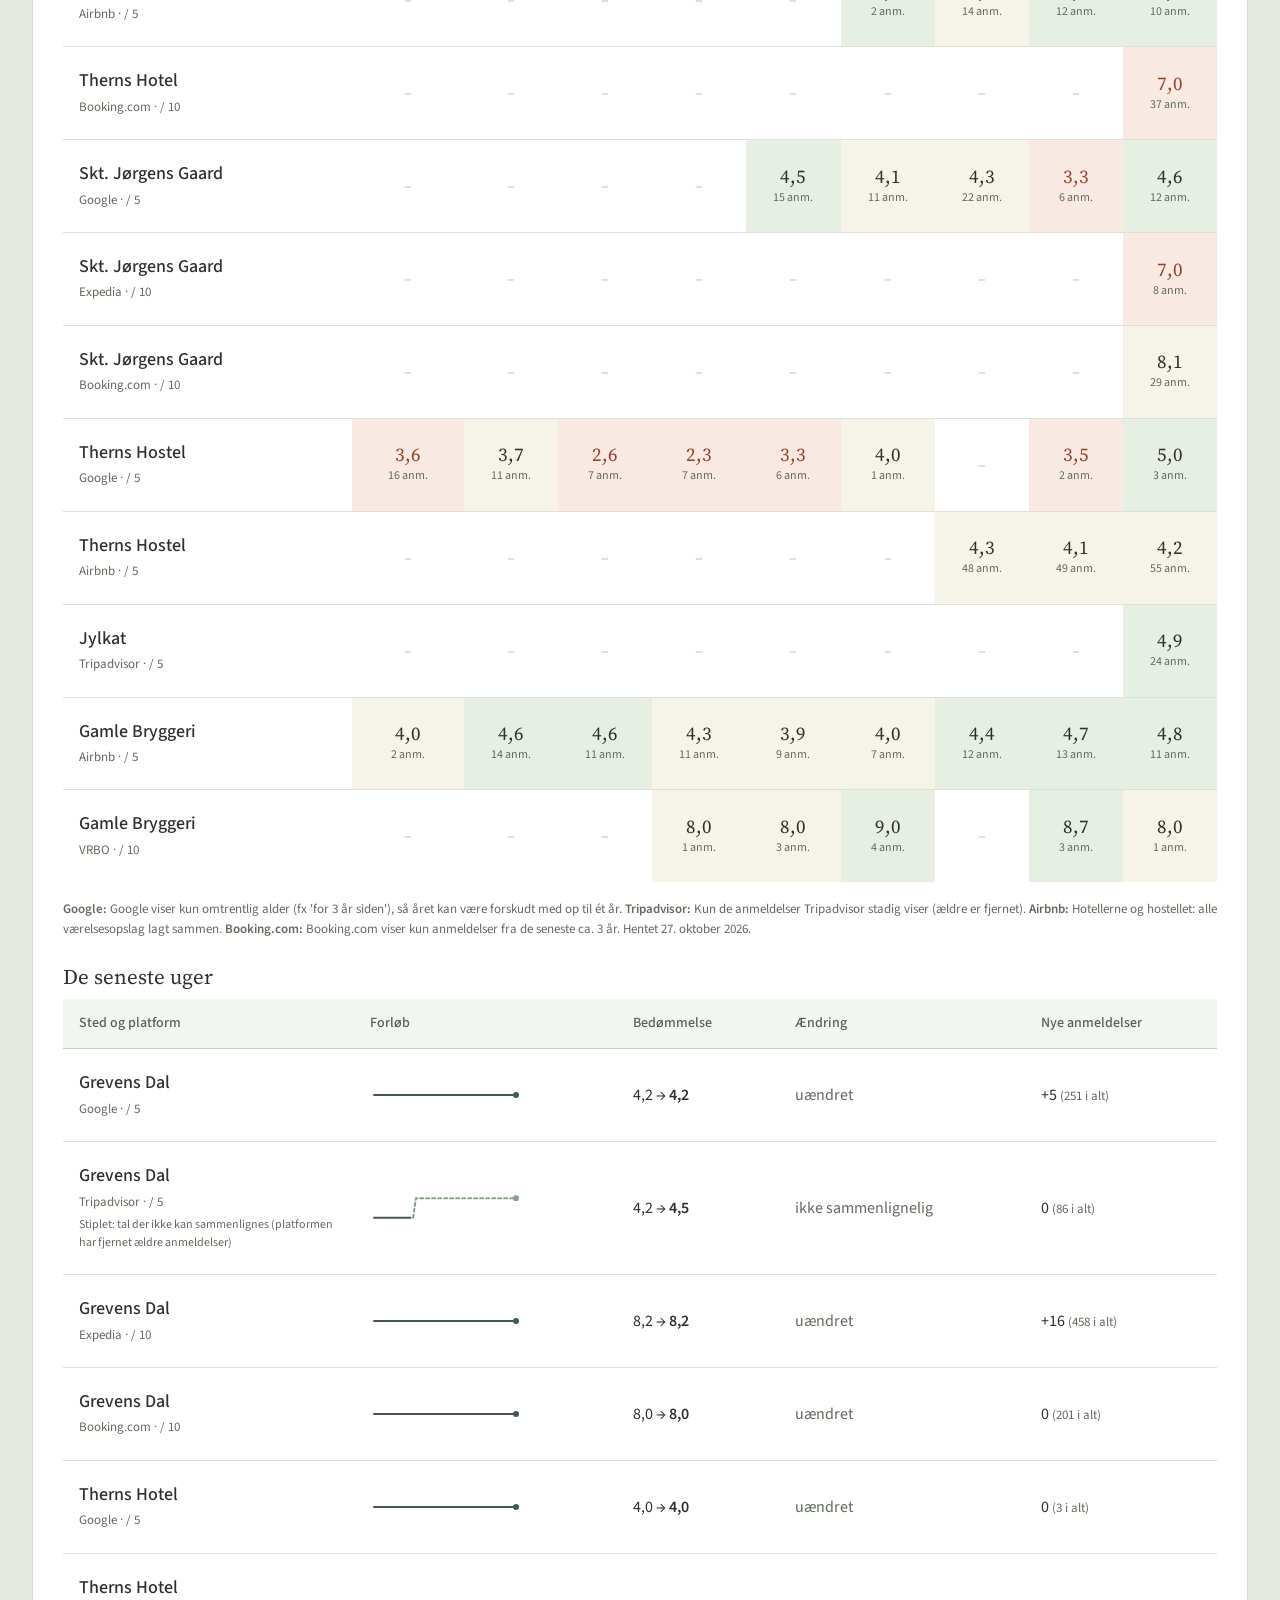
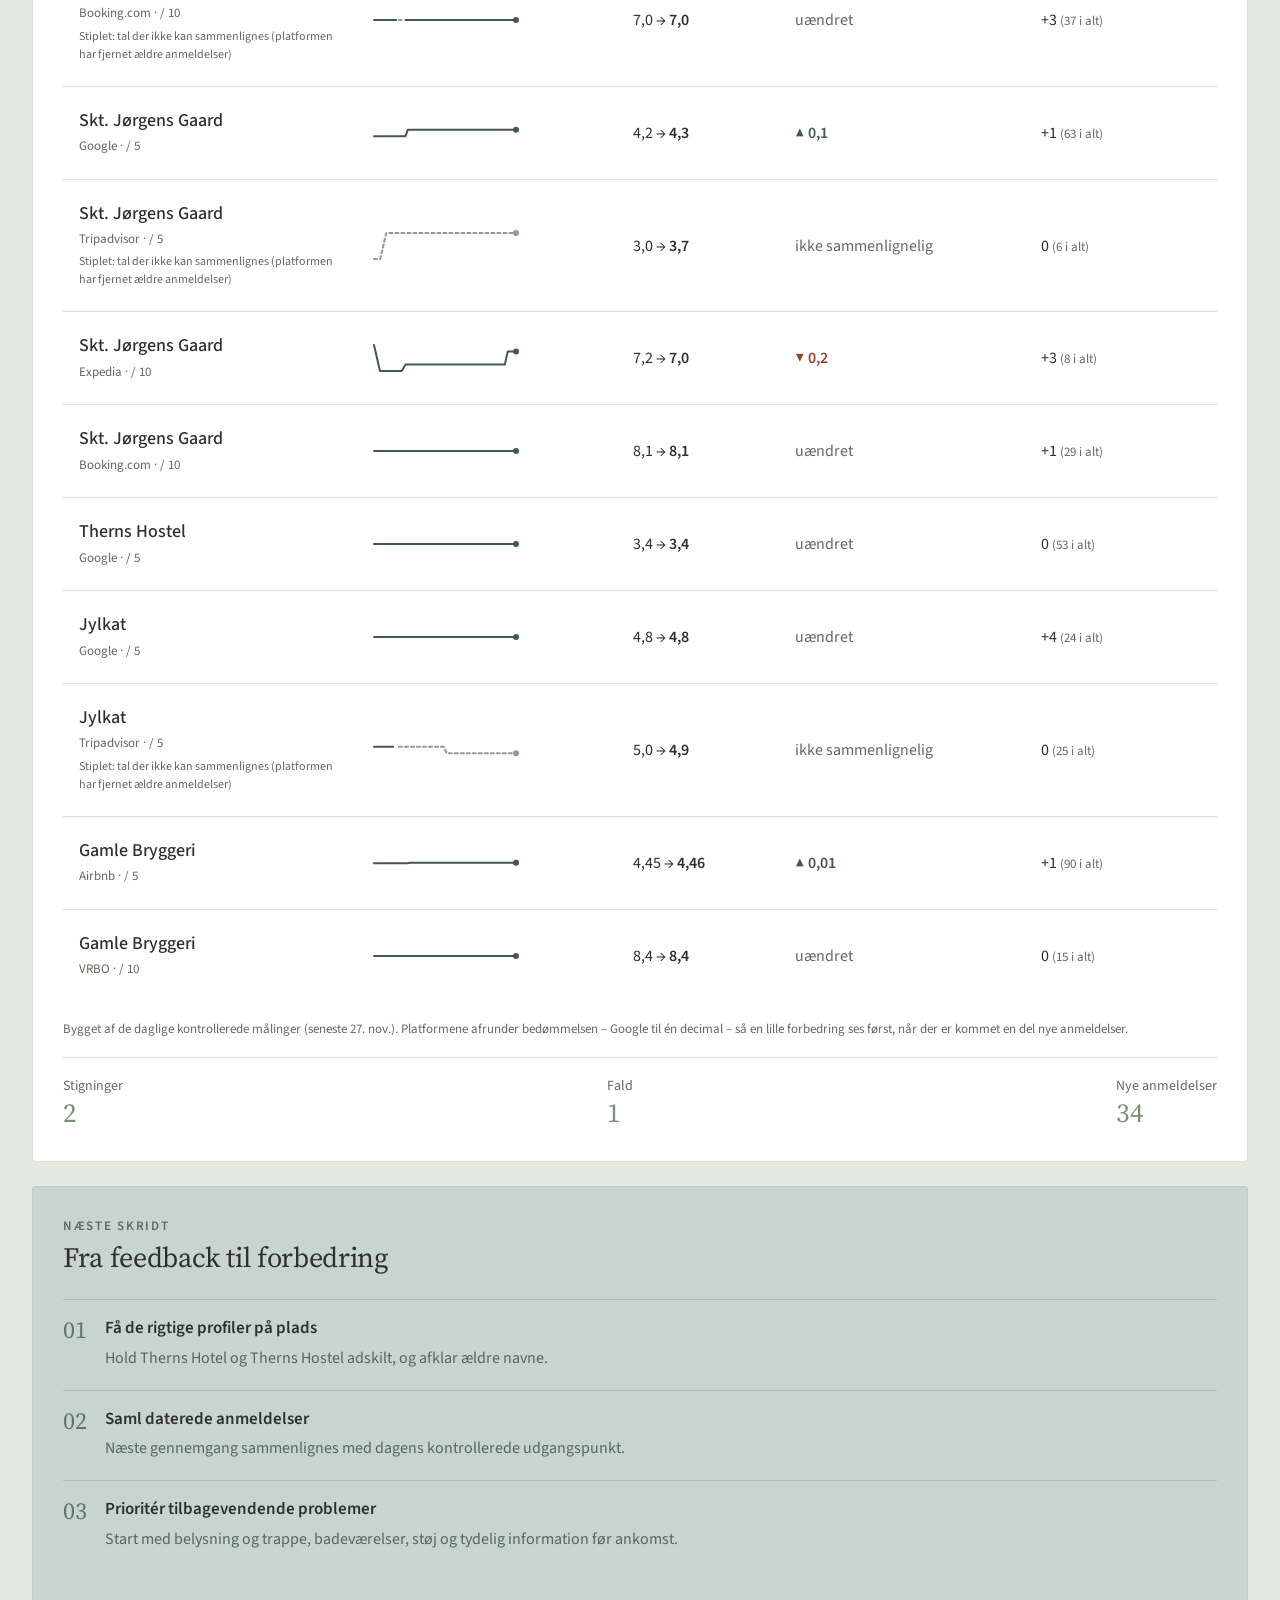
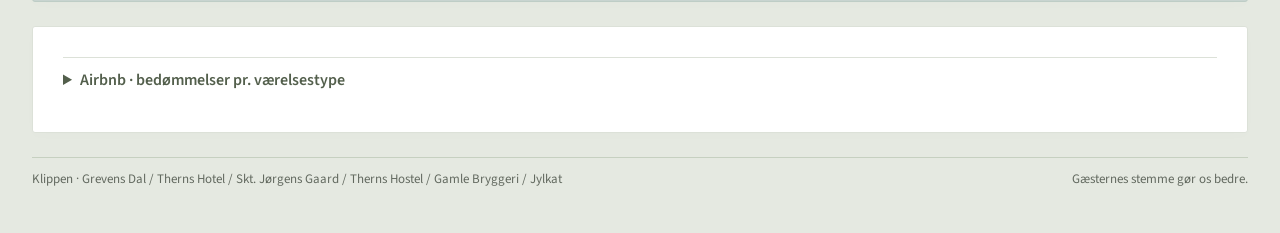
==== commit 913c2f86: "Opdater delkontrol 27. november 2026 (alle platforme kontrolleret; ingen nye anmeldelser) Co-Authore" ====
--- a/docs/index.html
+++ b/docs/index.html
@@ -1,9 +1,9 @@
 <!doctype html>
 <html lang="da"><head><meta charset="utf-8"><meta name="viewport" content="width=device-width,initial-scale=1"><title>Klippen · Gæsternes stemme</title><meta name="robots" content="noindex,nofollow,noarchive"><meta name="description" content="Fælles overblik over anmeldelser for Klippens tre hoteller, Therns Hostel, Gamle Bryggeri og Jylkat."><link rel="icon" type="image/png" href="assets/klippen-mark.png"><link rel="stylesheet" href="style.css?v=20261028"><script src="airbnb-map.js?v=20261014" defer></script><script src="app.js?v=20261014" defer></script><script src="night-report.js?v=20261028" defer></script><script src="removal-check.js?v=20261025c" defer></script><script src="history.js?v=20261027" defer></script><script src="trend.js?v=20261027c" defer></script><script src="staff.js?v=20261028" defer></script></head>
-<body><header><a class="brand" href="./" aria-label="Klippen · Gæsternes stemme"><img src="assets/klippen-logo.png" alt="Klippen Hotel" width="132" height="80"><span class="brand-copy">Gæsternes stemme<small>Hoteller, hostel, sommerhus &amp; Jylkat</small></span></a><span class="edition">Medarbejderoverblik <strong>Delkontrol 26. november</strong></span></header><main>
+<body><header><a class="brand" href="./" aria-label="Klippen · Gæsternes stemme"><img src="assets/klippen-logo.png" alt="Klippen Hotel" width="132" height="80"><span class="brand-copy">Gæsternes stemme<small>Hoteller, hostel, sommerhus &amp; Jylkat</small></span></a><span class="edition">Medarbejderoverblik <strong>Delkontrol 27. november</strong></span></header><main>
 <section class="panel" id="teamLogin" aria-label="Medarbejderlogin"></section>
 <section class="celebration" hidden id="celebration" aria-label="Gode nyheder"><span class="celebration-spark" aria-hidden="true">🎆 ✨ 🎉</span><div><div class="eyebrow">DET SKAL VI FEJRE · 8. OKTOBER 2026</div><h2>Mega godt gået, team!</h2><p><strong>Gamle Bryggeri er blevet Superhost på Airbnb!</strong> Jannie fortæller, at I har opfyldt kravene i perioden og løftet ratingen til 4,8. Tak for jeres arbejde med at give gæsterne en fantastisk oplevelse.</p><small>Nyhed oplyst af Jannie 8. oktober. Periodens rating er ikke bekræftet som opslagets samlede bedømmelse.</small></div></section>
-<div class="heading"><div><div class="eyebrow">ANMELDELSESOVERBLIK</div><h1>Gæsternes oplevelse af Klippen</h1><p>Bedømmelser, gæsternes feedback og det, vi skal følge op på.</p></div><span class="stamp">Seneste delkontrol<br><strong>26. november 2026</strong></span></div>
+<div class="heading"><div><div class="eyebrow">ANMELDELSESOVERBLIK</div><h1>Gæsternes oplevelse af Klippen</h1><p>Bedømmelser, gæsternes feedback og det, vi skal følge op på.</p></div><span class="stamp">Seneste delkontrol<br><strong>27. november 2026</strong></span></div>
 
 
 <nav class="places" aria-label="Vælg sted" id="places"></nav>
@@ -11,7 +11,7 @@
 <section class="panel" id="nightReport" aria-label="Seneste gennemgang"></section>
 <section class="panel" id="removalCheck" aria-label="Kan anmeldelsen fjernes?"></section>
 <section class="panel score-panel"><div class="section-heading"><div><div class="eyebrow">BEDØMMELSER</div><h 2 id="placeTitle">Alle steder</h2></div><label class="select-label">Platform<select id="platform"><option value="all">Alle platforme</option><option>Google</option><option>Tripadvisor</option><option>Expedia</option><option>Airbnb</option><option>Booking.com</option><option>VRBO</option></select></label></div><div class="table-wrap"><table><thead><tr><th>Sted</th><th>Google <small>/ 5</small></th><th>Tripadvisor <small>/ 5</small></th><th>Expedia <small>/ 10</small></th><th>Airbnb <small>/ 5</small></th><th>Booking.com <small>/ 10</small></th><th>VRBO <small>/ 10</small></th></tr></thead><tbody id="scores"></tbody></table></div><p class="footnote">Klik på en bedømmelse for at se kilden. Tal på forskellige skalaer sammenlægges ikke. “Afklar profil” betyder, at stedets tilknytning skal kontrolleres.</p></section>
-<details class="notice"><summary>Om opdatering og datagrundlag</summary><span class="notice-icon">i</span><div><strong>Første kontrollerede udgangspunkt</strong><p>Udgangspunktet er fra 7. oktober. Seneste delkontrol: 26. november. Alle platforme er kontrolleret: ingen nye anmeldelser, og tallene er uændrede. Booking.com er kontrolleret på de offentlige sider (ekstranettet er logget ud), Expedia også i Partner Central; Jørgen (Therns, 6 af 10) venter fortsat på personalets svar. Jesper-anmeldelsen på Jylkats Google-profil er fortsat online (rapporten afventer Google). Skt. Jørgens Gaard på Google: den gamle, lukkede profil viser 63 anmeldelser – sagen hos Google er åben. Manglende profiler, sprog og historik er fortsat ikke dækket.</p></div></details>
+<details class="notice"><summary>Om opdatering og datagrundlag</summary><span class="notice-icon">i</span><div><strong>Første kontrollerede udgangspunkt</strong><p>Udgangspunktet er fra 7. oktober. Seneste delkontrol: 27. november. Alle platforme er kontrolleret: ingen nye anmeldelser, og tallene er uændrede. Booking.com er kontrolleret på de offentlige sider (ekstranettet er logget ud), Expedia også i Partner Central; Jørgen (Therns, 6 af 10) venter fortsat på personalets svar. Jesper-anmeldelsen på Jylkats Google-profil er fortsat online (rapporten afventer Google). Skt. Jørgens Gaard på Google: den gamle, lukkede profil viser 63 anmeldelser – sagen hos Google er åben. Manglende profiler, sprog og historik er fortsat ikke dækket.</p></div></details>
 <details class="panel" id="reviewGoals"><summary>Vores mål frem mod næste sæson</summary><div class="section-heading"><div><div class="eyebrow">VORES MÅL</div><h2>En bedre gæsteoplevelse frem mod næste sæson</h2></div><span class="tag">Senest 1. oktober 2027</span></div><p class="section-intro">Lavsæsonen bruges til forbedringer. Vi vurderer resultatet efter sommeren 2027. Udgangspunktet er de kontrollerede bedømmelser fra 7. oktober 2026.</p><div class="table-wrap" id="goalsTable"><table><thead><tr><th>Sted</th><th>Platform</th><th>Senest målt</th><th>Mål</th><th>Afstand til målet</th></tr></thead><tbody id="goalRows"></tbody></table></div><p class="empty-text" id="goalsEmpty" hidden>Der er endnu ikke aftalt et bedømmelsesmål for dette valg.</p><div class="suggestion"><strong>Det gør vi undervejs</strong><p>Inden 21. oktober: gennemgå svarrestancen og fordel ansvaret. Svar på ny kritik inden 48 timer. Therns' badeværelser er under forbedring; arbejdet, billeder og beskrivelser skal være på plads før højsæsonen 2027.</p><p>Følg de næste 10–20 anmeldelser særskilt for hvert sted og hver platform. Se især efter, om kritikken af badeværelser aftager. Jylkat skal fastholde mindst 4,8 på Google, mens antallet af anmeldelser vokser.</p></div></details>
 <details class="panel fold" id="topicsFold"><summary><span class="eyebrow">HVAD SIGER GÆSTERNE?</span><strong>Ros og kritik efter emne</strong><span class="fold-hint">Vis</span></summary><section id="reviewTopics" aria-label="Ros og kritik efter emne"></section></details>
 <div class="trend-stack"><section class="panel history" id="trendPanel" aria-label="Udvikling over tid"></section><aside class="panel next"><div class="eyebrow">NÆSTE SKRIDT</div><h2>Fra feedback til forbedring</h2><ol><li><span>01</span><div><strong>Få de rigtige profiler på plads</strong><p>Hold Therns Hotel og Therns Hostel adskilt, og afklar ældre navne.</p></div></li><li><span>02</span><div><strong>Saml daterede anmeldelser</strong><p>Næste gennemgang sammenlignes med dagens kontrollerede udgangspunkt.</p></div></li><li><span>03</span><div><strong>Prioritér tilbagevendende problemer</strong><p>Start med belysning og trappe, badeværelser, støj og tydelig information før ankomst.</p></div></li></ol></aside></div>
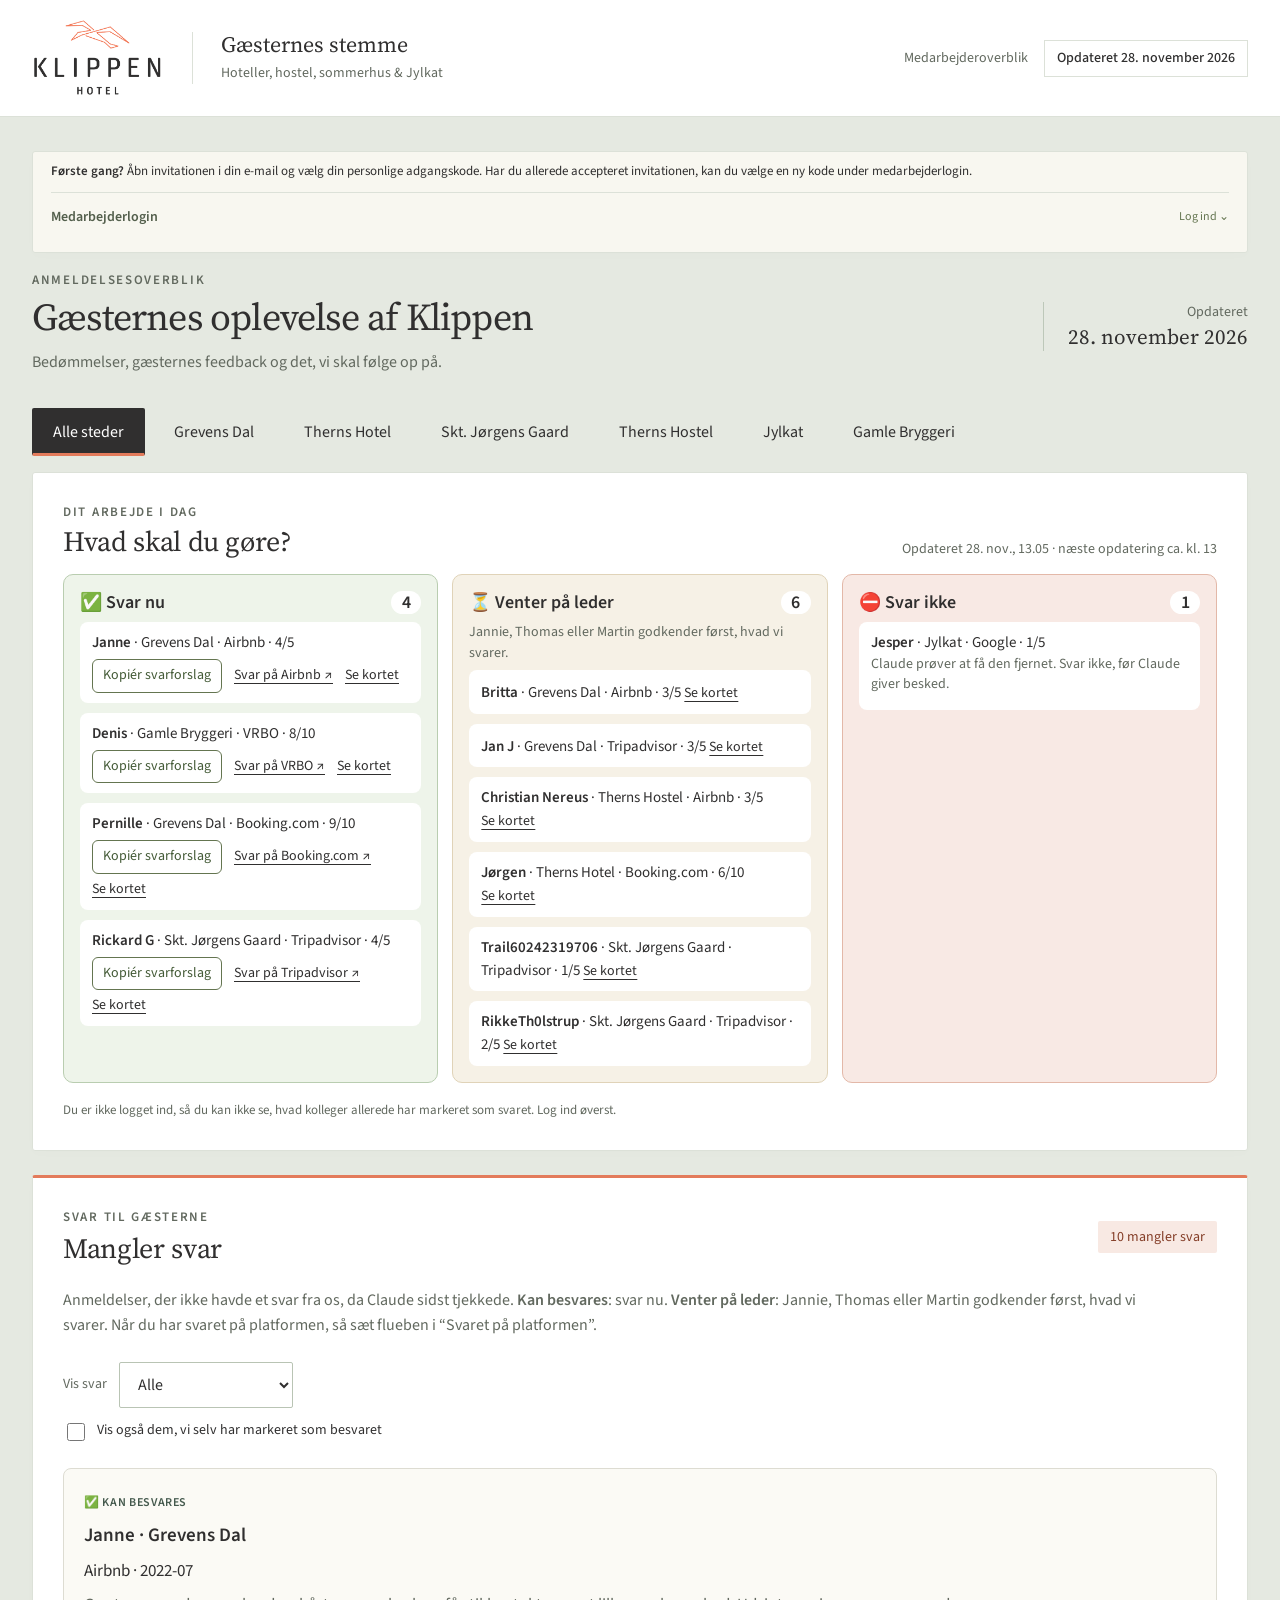
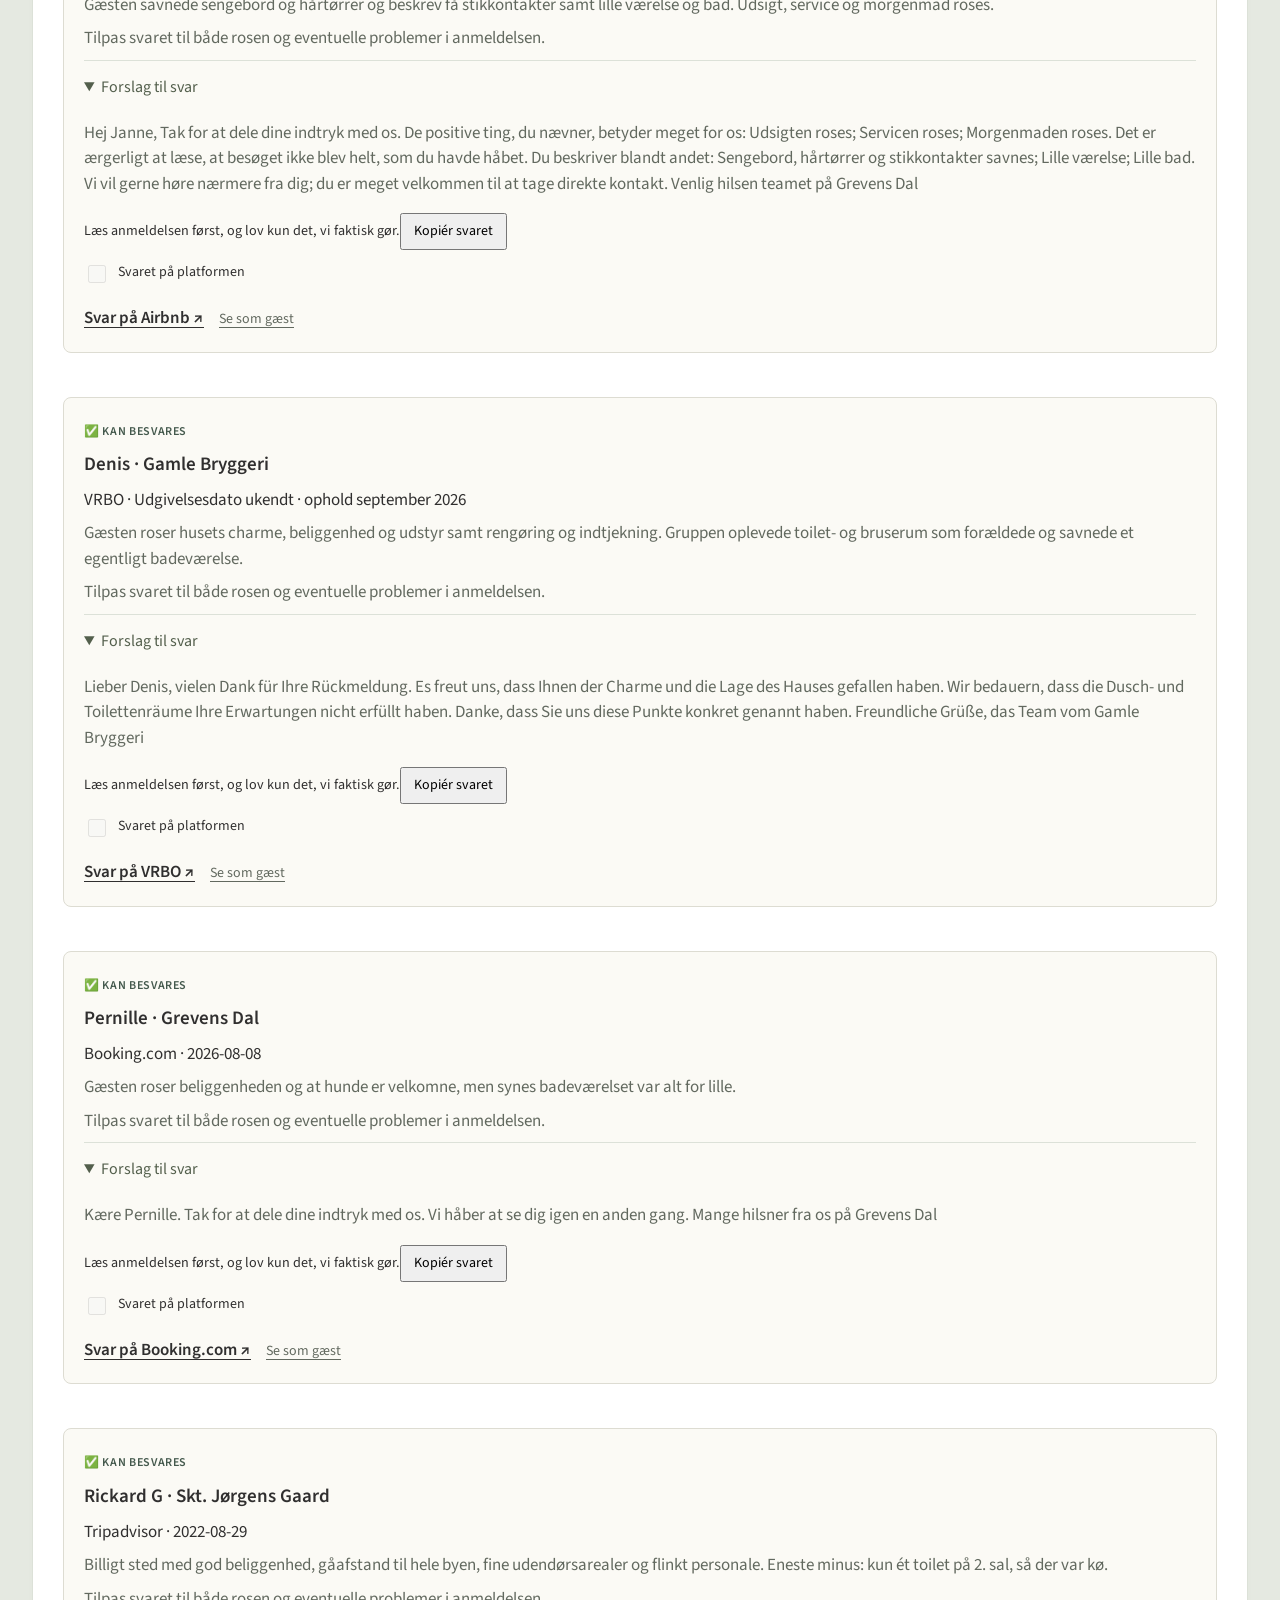
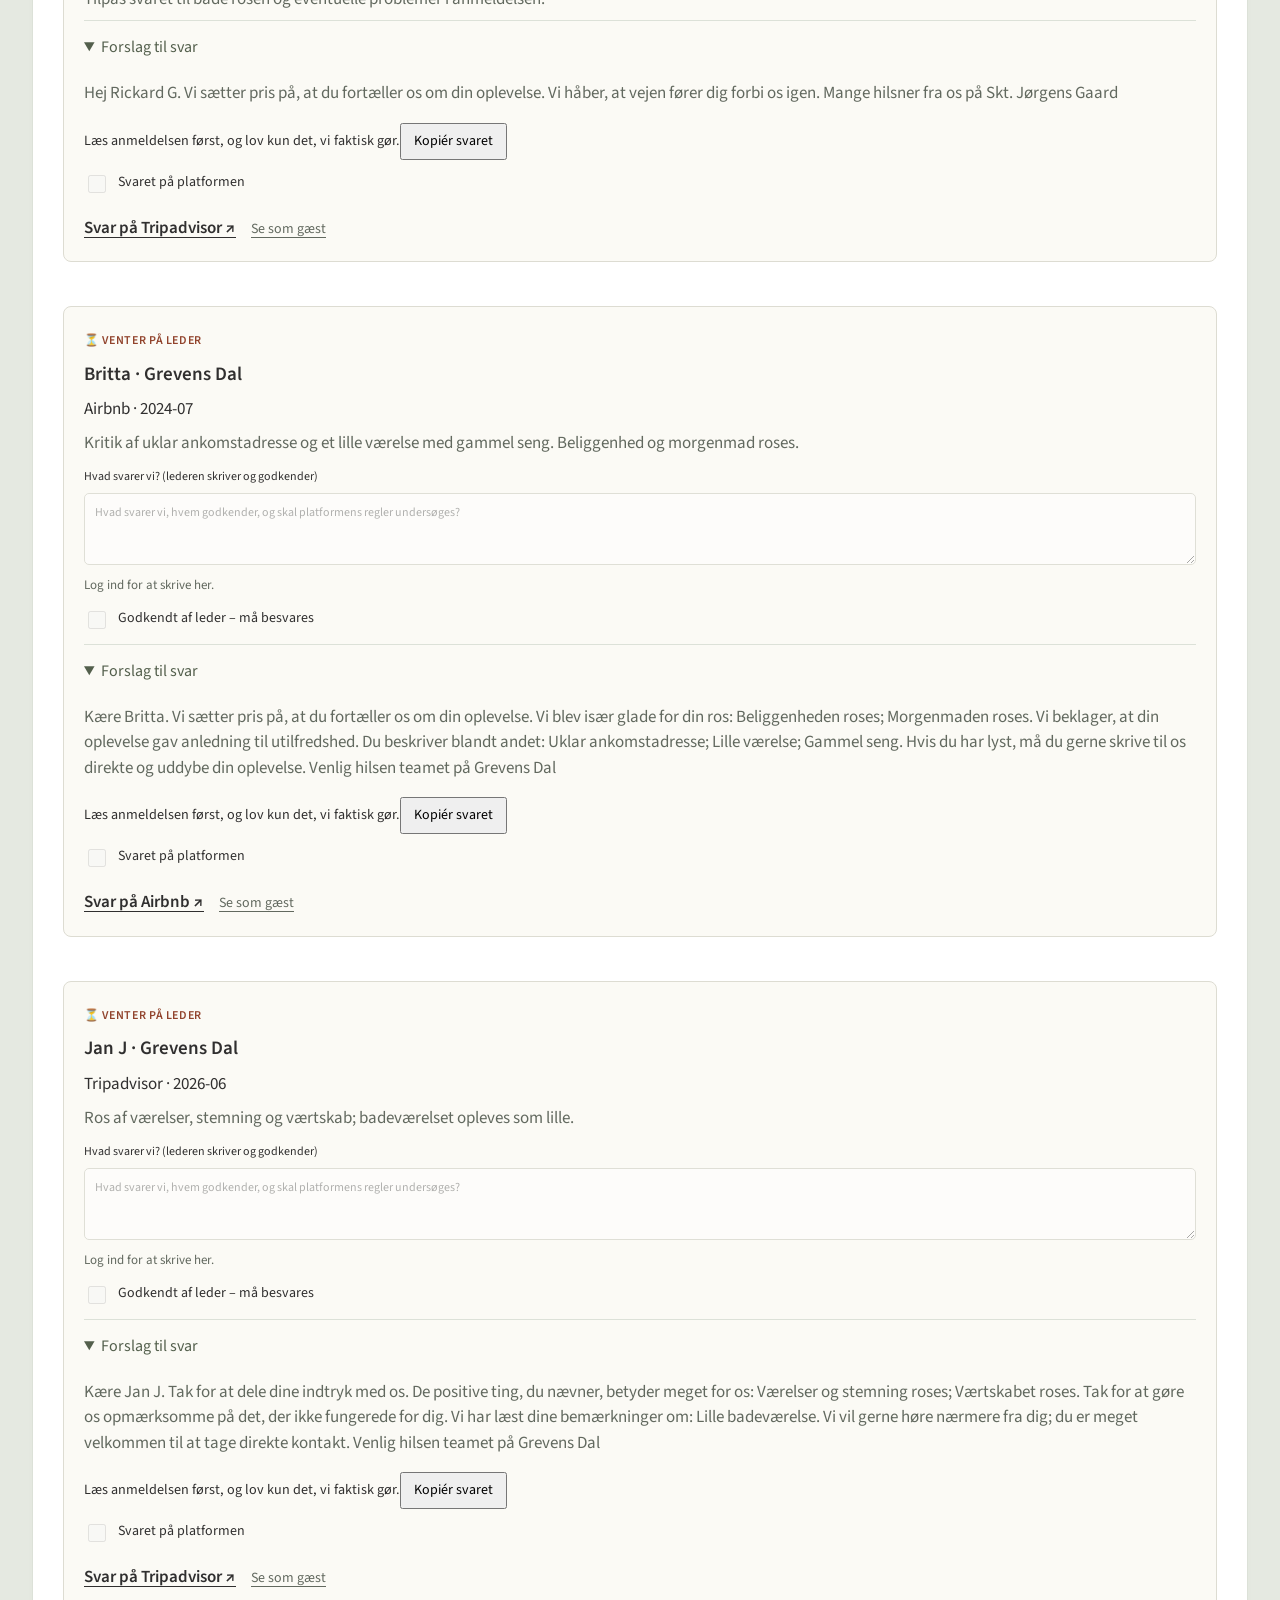
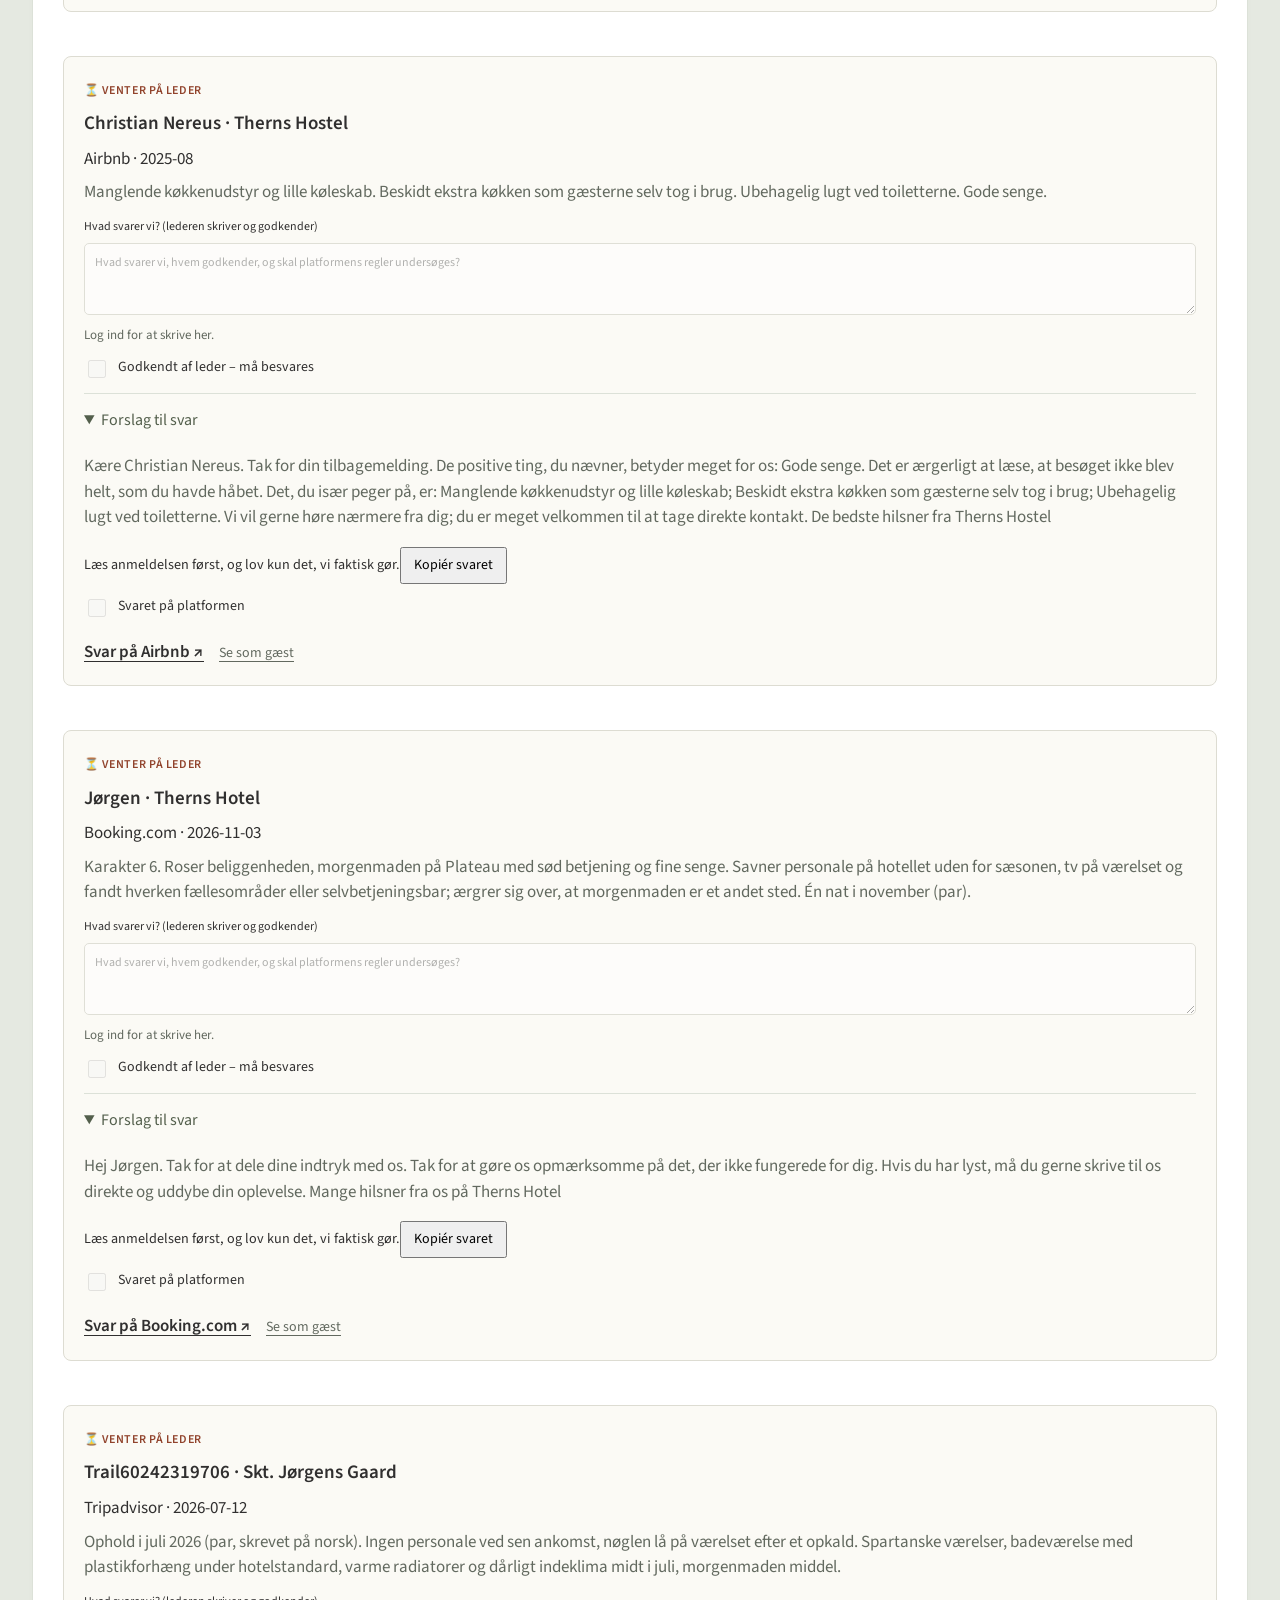
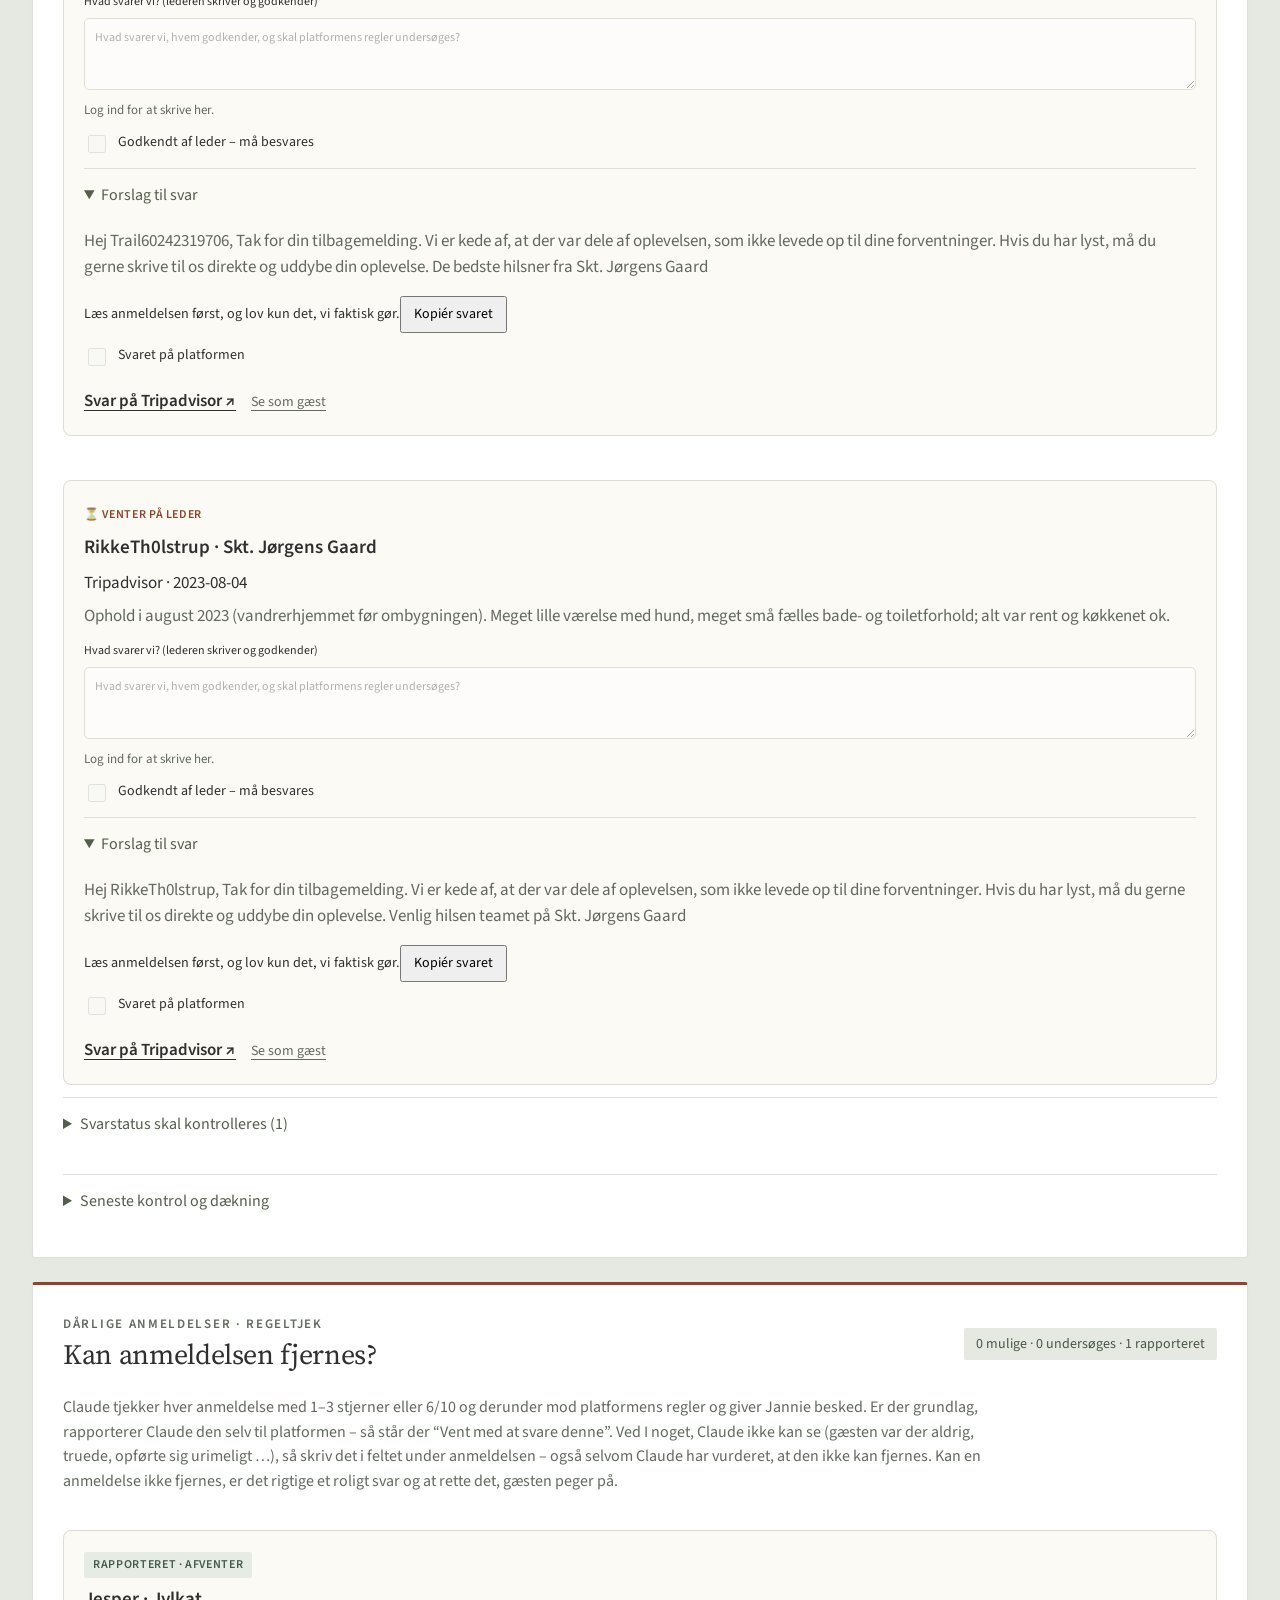
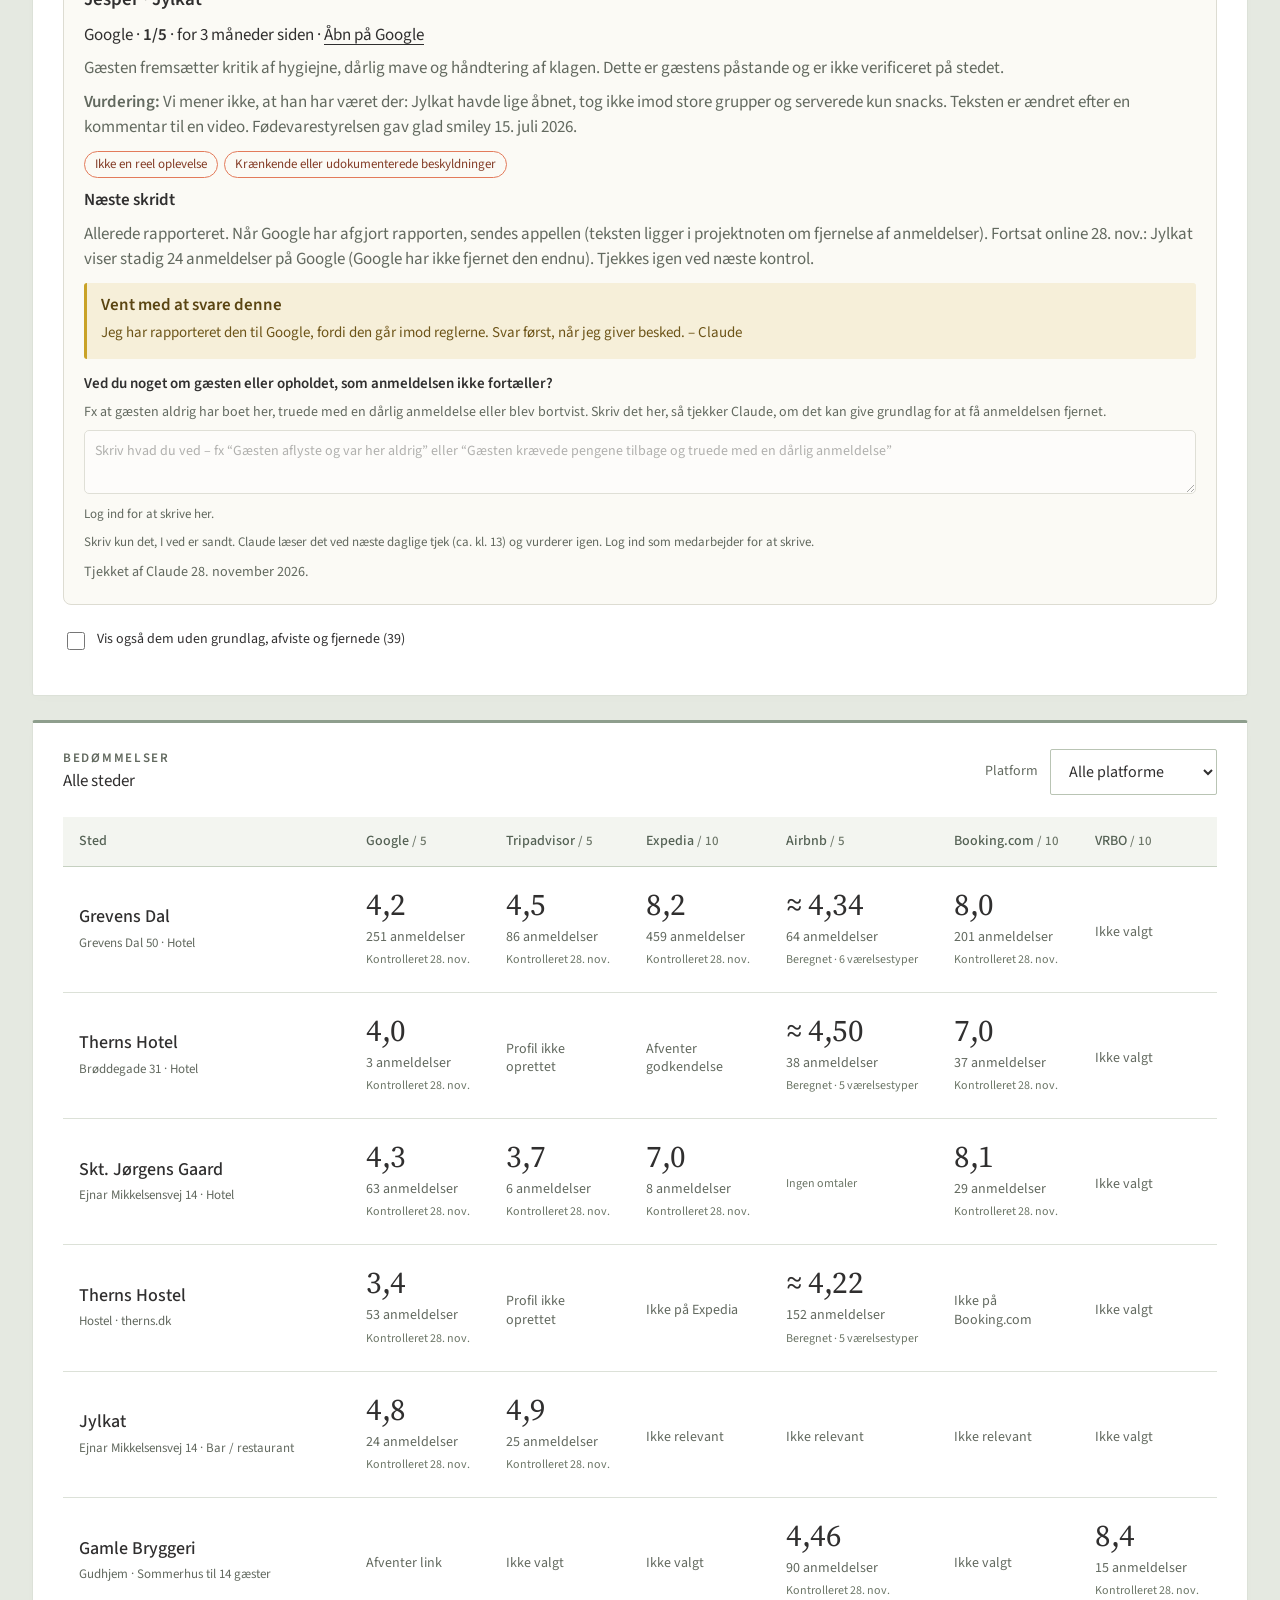
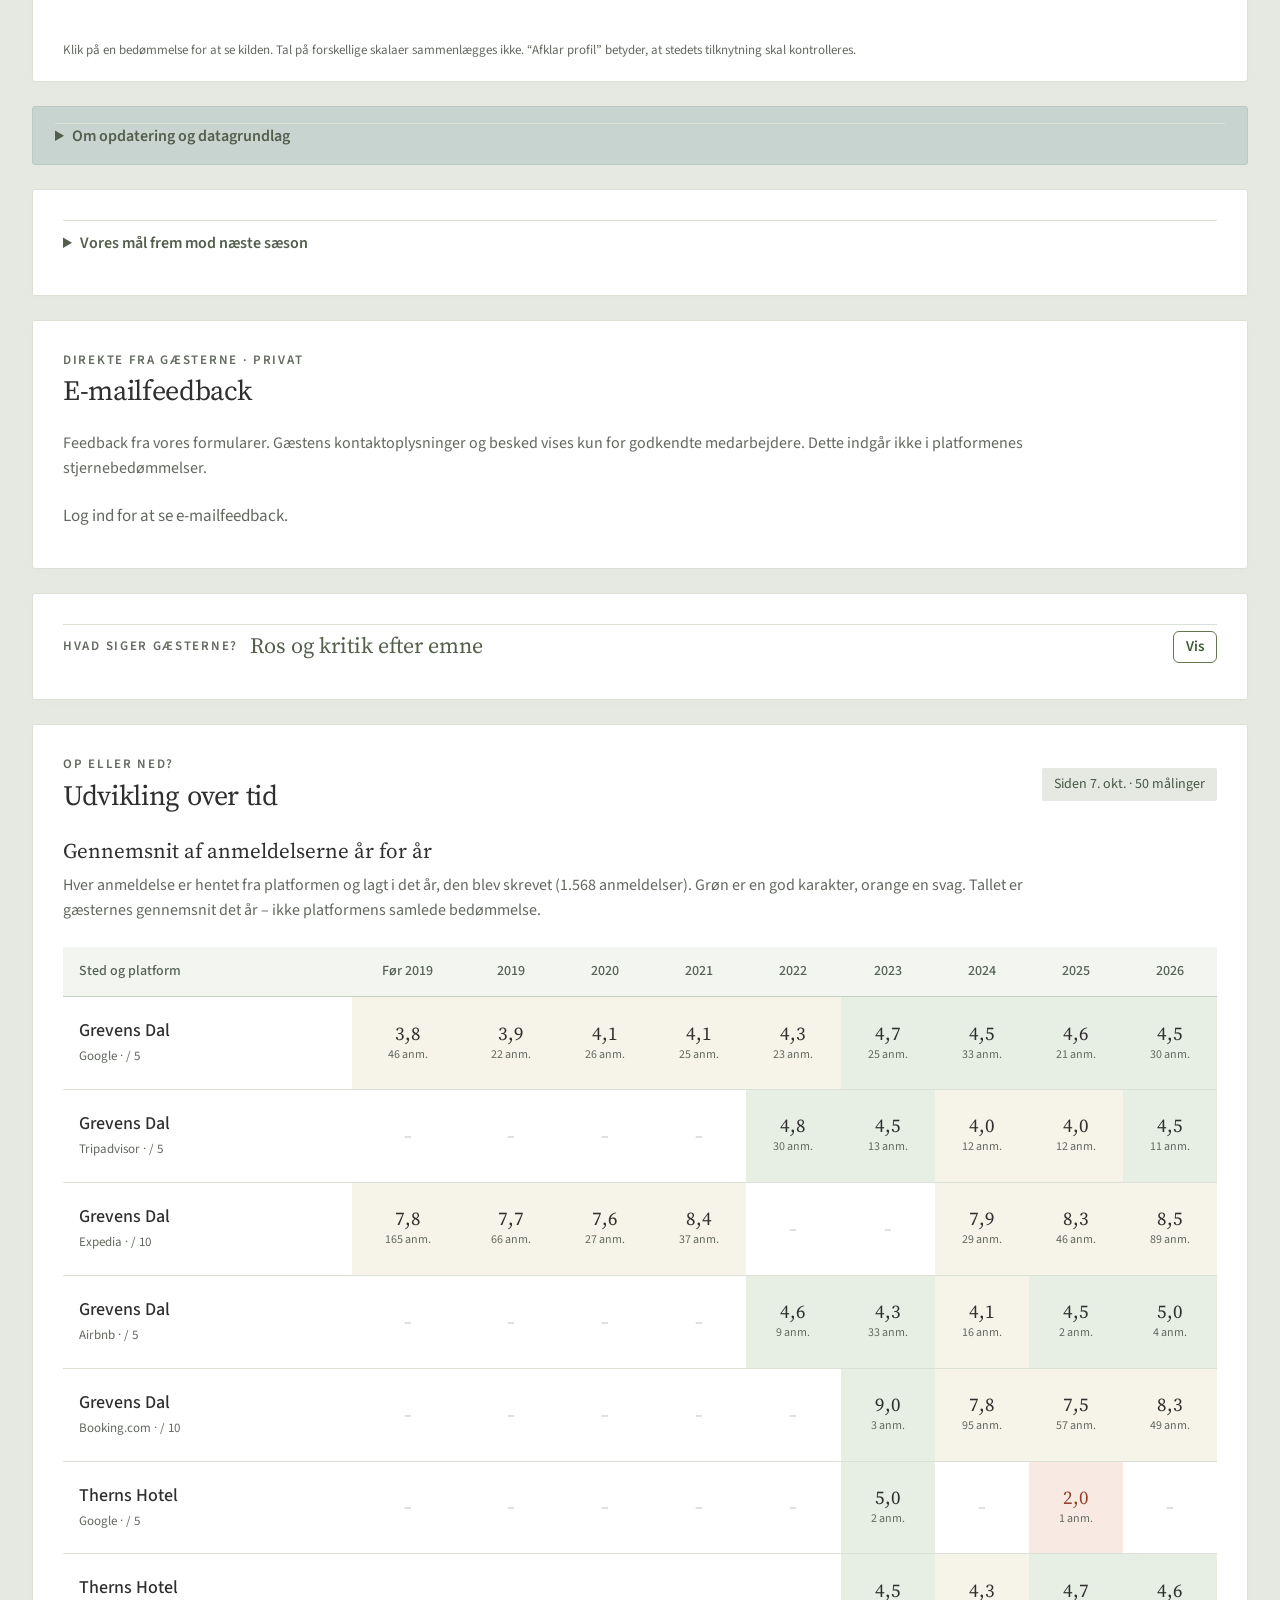
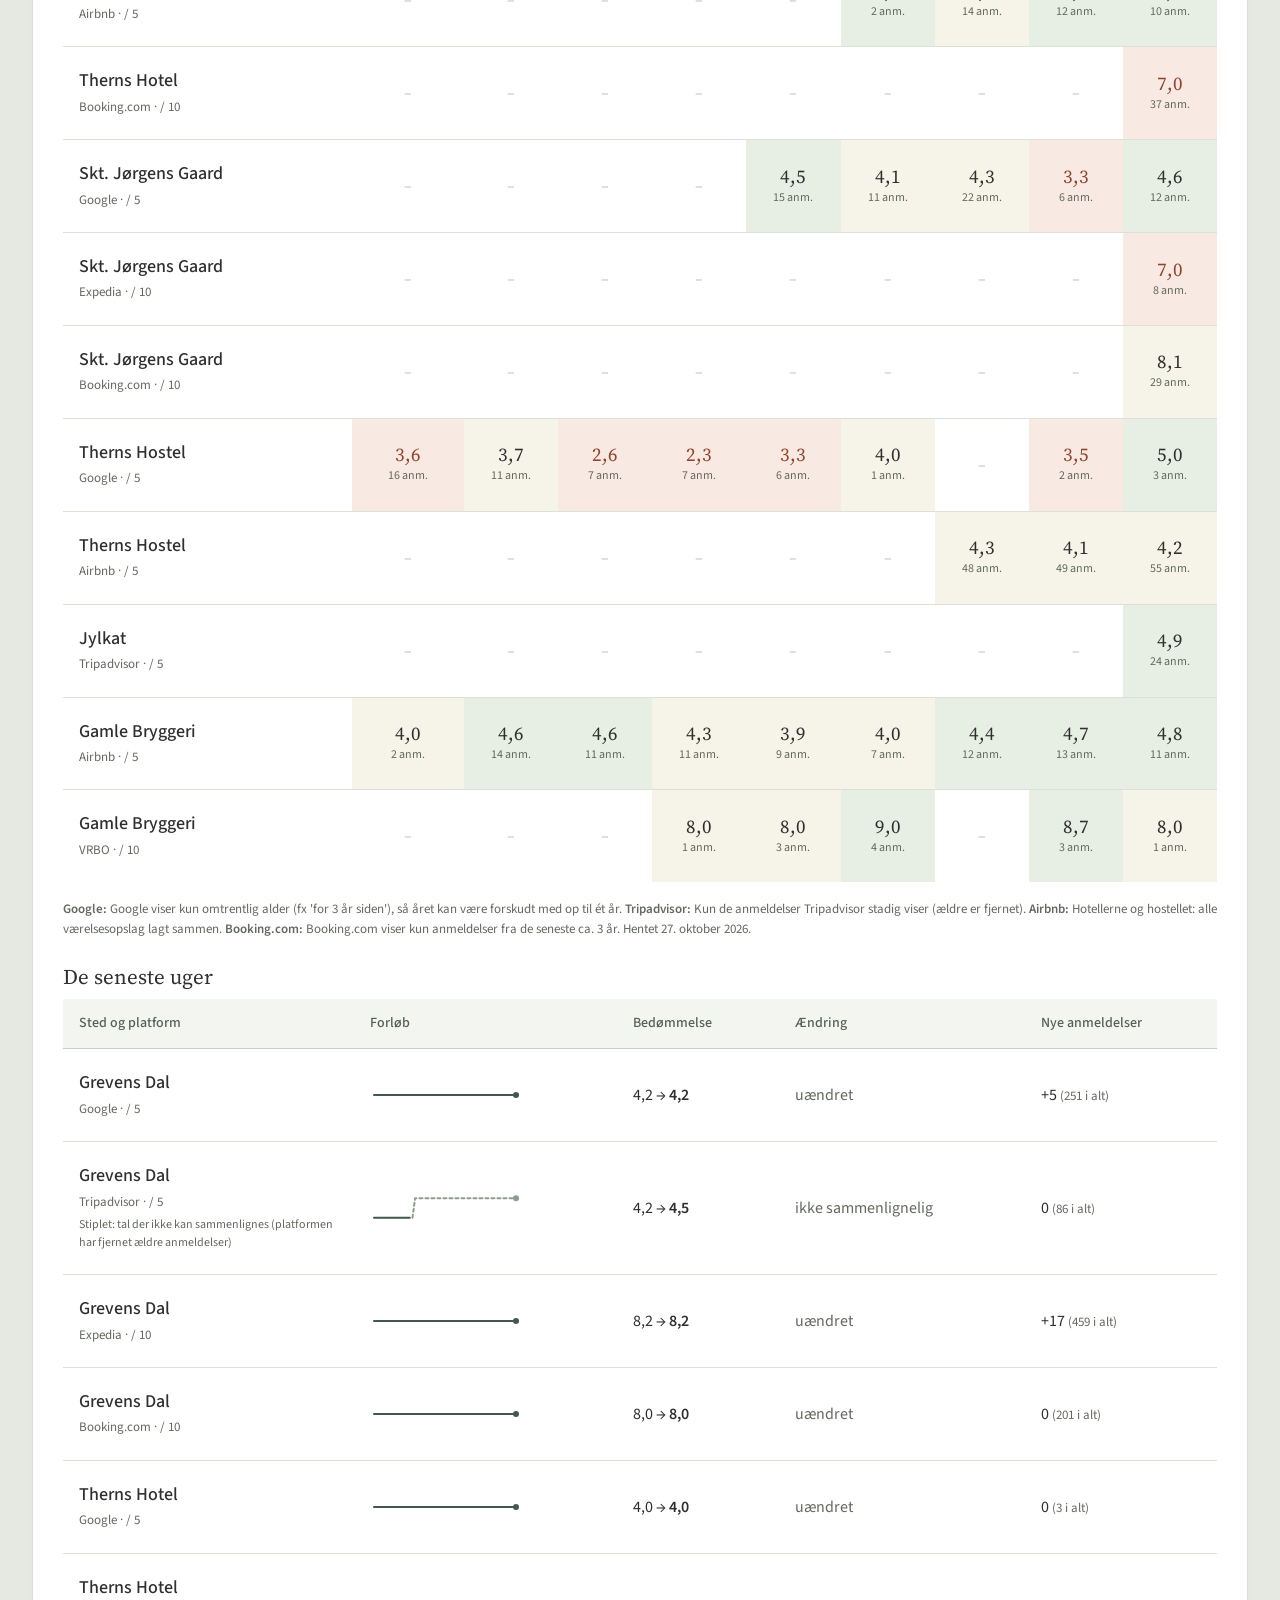
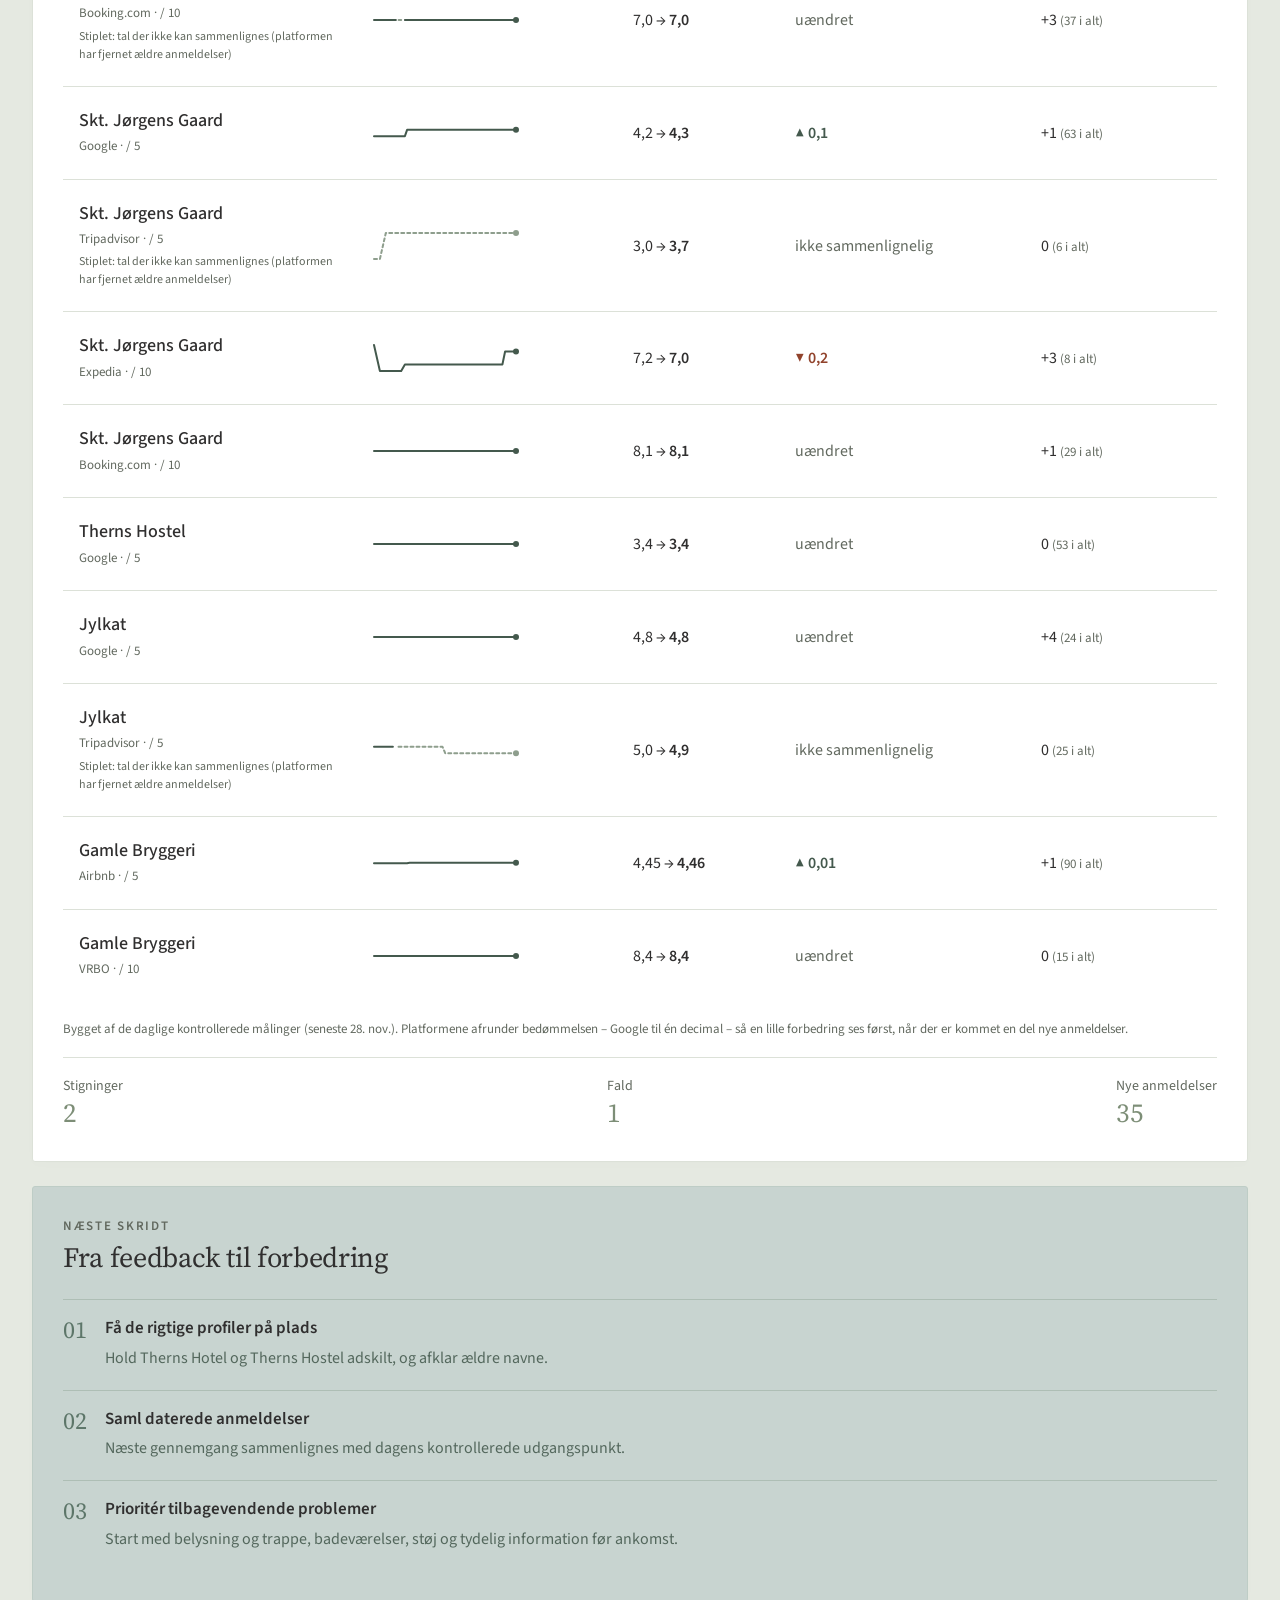
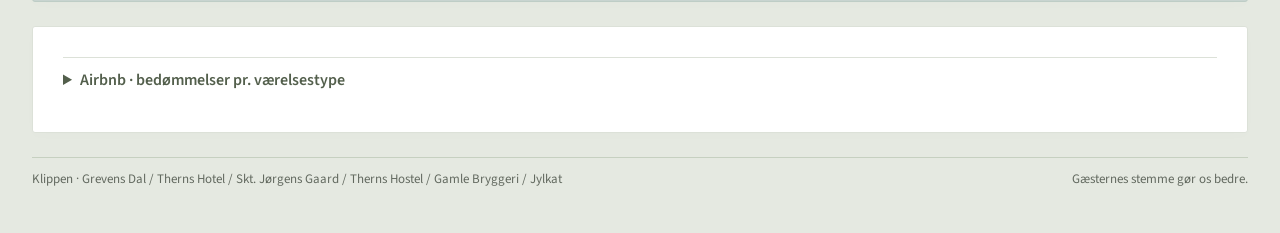
==== commit d0eb24a1: "Opdater delkontrol 28. november 2026 (alle platforme kontrolleret; én ny anmeldelse, besvaret) Co-Au" ====
--- a/docs/index.html
+++ b/docs/index.html
@@ -1,9 +1,9 @@
 <!doctype html>
 <html lang="da"><head><meta charset="utf-8"><meta name="viewport" content="width=device-width,initial-scale=1"><title>Klippen · Gæsternes stemme</title><meta name="robots" content="noindex,nofollow,noarchive"><meta name="description" content="Fælles overblik over anmeldelser for Klippens tre hoteller, Therns Hostel, Gamle Bryggeri og Jylkat."><link rel="icon" type="image/png" href="assets/klippen-mark.png"><link rel="stylesheet" href="style.css?v=20261028"><script src="airbnb-map.js?v=20261014" defer></script><script src="app.js?v=20261014" defer></script><script src="night-report.js?v=20261028" defer></script><script src="removal-check.js?v=20261025c" defer></script><script src="history.js?v=20261027" defer></script><script src="trend.js?v=20261027c" defer></script><script src="staff.js?v=20261028" defer></script></head>
-<body><header><a class="brand" href="./" aria-label="Klippen · Gæsternes stemme"><img src="assets/klippen-logo.png" alt="Klippen Hotel" width="132" height="80"><span class="brand-copy">Gæsternes stemme<small>Hoteller, hostel, sommerhus &amp; Jylkat</small></span></a><span class="edition">Medarbejderoverblik <strong>Delkontrol 27. november</strong></span></header><main>
+<body><header><a class="brand" href="./" aria-label="Klippen · Gæsternes stemme"><img src="assets/klippen-logo.png" alt="Klippen Hotel" width="132" height="80"><span class="brand-copy">Gæsternes stemme<small>Hoteller, hostel, sommerhus &amp; Jylkat</small></span></a><span class="edition">Medarbejderoverblik <strong>Delkontrol 28. november</strong></span></header><main>
 <section class="panel" id="teamLogin" aria-label="Medarbejderlogin"></section>
 <section class="celebration" hidden id="celebration" aria-label="Gode nyheder"><span class="celebration-spark" aria-hidden="true">🎆 ✨ 🎉</span><div><div class="eyebrow">DET SKAL VI FEJRE · 8. OKTOBER 2026</div><h2>Mega godt gået, team!</h2><p><strong>Gamle Bryggeri er blevet Superhost på Airbnb!</strong> Jannie fortæller, at I har opfyldt kravene i perioden og løftet ratingen til 4,8. Tak for jeres arbejde med at give gæsterne en fantastisk oplevelse.</p><small>Nyhed oplyst af Jannie 8. oktober. Periodens rating er ikke bekræftet som opslagets samlede bedømmelse.</small></div></section>
-<div class="heading"><div><div class="eyebrow">ANMELDELSESOVERBLIK</div><h1>Gæsternes oplevelse af Klippen</h1><p>Bedømmelser, gæsternes feedback og det, vi skal følge op på.</p></div><span class="stamp">Seneste delkontrol<br><strong>27. november 2026</strong></span></div>
+<div class="heading"><div><div class="eyebrow">ANMELDELSESOVERBLIK</div><h1>Gæsternes oplevelse af Klippen</h1><p>Bedømmelser, gæsternes feedback og det, vi skal følge op på.</p></div><span class="stamp">Seneste delkontrol<br><strong>28. november 2026</strong></span></div>
 
 
 <nav class="places" aria-label="Vælg sted" id="places"></nav>
@@ -11,7 +11,7 @@
 <section class="panel" id="nightReport" aria-label="Seneste gennemgang"></section>
 <section class="panel" id="removalCheck" aria-label="Kan anmeldelsen fjernes?"></section>
 <section class="panel score-panel"><div class="section-heading"><div><div class="eyebrow">BEDØMMELSER</div><h 2 id="placeTitle">Alle steder</h2></div><label class="select-label">Platform<select id="platform"><option value="all">Alle platforme</option><option>Google</option><option>Tripadvisor</option><option>Expedia</option><option>Airbnb</option><option>Booking.com</option><option>VRBO</option></select></label></div><div class="table-wrap"><table><thead><tr><th>Sted</th><th>Google <small>/ 5</small></th><th>Tripadvisor <small>/ 5</small></th><th>Expedia <small>/ 10</small></th><th>Airbnb <small>/ 5</small></th><th>Booking.com <small>/ 10</small></th><th>VRBO <small>/ 10</small></th></tr></thead><tbody id="scores"></tbody></table></div><p class="footnote">Klik på en bedømmelse for at se kilden. Tal på forskellige skalaer sammenlægges ikke. “Afklar profil” betyder, at stedets tilknytning skal kontrolleres.</p></section>
-<details class="notice"><summary>Om opdatering og datagrundlag</summary><span class="notice-icon">i</span><div><strong>Første kontrollerede udgangspunkt</strong><p>Udgangspunktet er fra 7. oktober. Seneste delkontrol: 27. november. Alle platforme er kontrolleret: ingen nye anmeldelser, og tallene er uændrede. Booking.com er kontrolleret på de offentlige sider (ekstranettet er logget ud), Expedia også i Partner Central; Jørgen (Therns, 6 af 10) venter fortsat på personalets svar. Jesper-anmeldelsen på Jylkats Google-profil er fortsat online (rapporten afventer Google). Skt. Jørgens Gaard på Google: den gamle, lukkede profil viser 63 anmeldelser – sagen hos Google er åben. Manglende profiler, sprog og historik er fortsat ikke dækket.</p></div></details>
+<details class="notice"><summary>Om opdatering og datagrundlag</summary><span class="notice-icon">i</span><div><strong>Første kontrollerede udgangspunkt</strong><p>Udgangspunktet er fra 7. oktober. Seneste delkontrol: 28. november. Alle platforme er kontrolleret: én ny anmeldelse (Grevens Dal på Expedia, 10 af 10, besvaret); øvrige tal er uændrede. Booking.com er kontrolleret på de offentlige sider (ekstranettet er logget ud), Expedia også i Partner Central; Jørgen (Therns, 6 af 10) venter fortsat på personalets svar. Jesper-anmeldelsen på Jylkats Google-profil er fortsat online (rapporten afventer Google). Skt. Jørgens Gaard på Google: den gamle, lukkede profil viser 63 anmeldelser – sagen hos Google er åben. Manglende profiler, sprog og historik er fortsat ikke dækket.</p></div></details>
 <details class="panel" id="reviewGoals"><summary>Vores mål frem mod næste sæson</summary><div class="section-heading"><div><div class="eyebrow">VORES MÅL</div><h2>En bedre gæsteoplevelse frem mod næste sæson</h2></div><span class="tag">Senest 1. oktober 2027</span></div><p class="section-intro">Lavsæsonen bruges til forbedringer. Vi vurderer resultatet efter sommeren 2027. Udgangspunktet er de kontrollerede bedømmelser fra 7. oktober 2026.</p><div class="table-wrap" id="goalsTable"><table><thead><tr><th>Sted</th><th>Platform</th><th>Senest målt</th><th>Mål</th><th>Afstand til målet</th></tr></thead><tbody id="goalRows"></tbody></table></div><p class="empty-text" id="goalsEmpty" hidden>Der er endnu ikke aftalt et bedømmelsesmål for dette valg.</p><div class="suggestion"><strong>Det gør vi undervejs</strong><p>Inden 21. oktober: gennemgå svarrestancen og fordel ansvaret. Svar på ny kritik inden 48 timer. Therns' badeværelser er under forbedring; arbejdet, billeder og beskrivelser skal være på plads før højsæsonen 2027.</p><p>Følg de næste 10–20 anmeldelser særskilt for hvert sted og hver platform. Se især efter, om kritikken af badeværelser aftager. Jylkat skal fastholde mindst 4,8 på Google, mens antallet af anmeldelser vokser.</p></div></details>
 <details class="panel fold" id="topicsFold"><summary><span class="eyebrow">HVAD SIGER GÆSTERNE?</span><strong>Ros og kritik efter emne</strong><span class="fold-hint">Vis</span></summary><section id="reviewTopics" aria-label="Ros og kritik efter emne"></section></details>
 <div class="trend-stack"><section class="panel history" id="trendPanel" aria-label="Udvikling over tid"></section><aside class="panel next"><div class="eyebrow">NÆSTE SKRIDT</div><h2>Fra feedback til forbedring</h2><ol><li><span>01</span><div><strong>Få de rigtige profiler på plads</strong><p>Hold Therns Hotel og Therns Hostel adskilt, og afklar ældre navne.</p></div></li><li><span>02</span><div><strong>Saml daterede anmeldelser</strong><p>Næste gennemgang sammenlignes med dagens kontrollerede udgangspunkt.</p></div></li><li><span>03</span><div><strong>Prioritér tilbagevendende problemer</strong><p>Start med belysning og trappe, badeværelser, støj og tydelig information før ankomst.</p></div></li></ol></aside></div>
